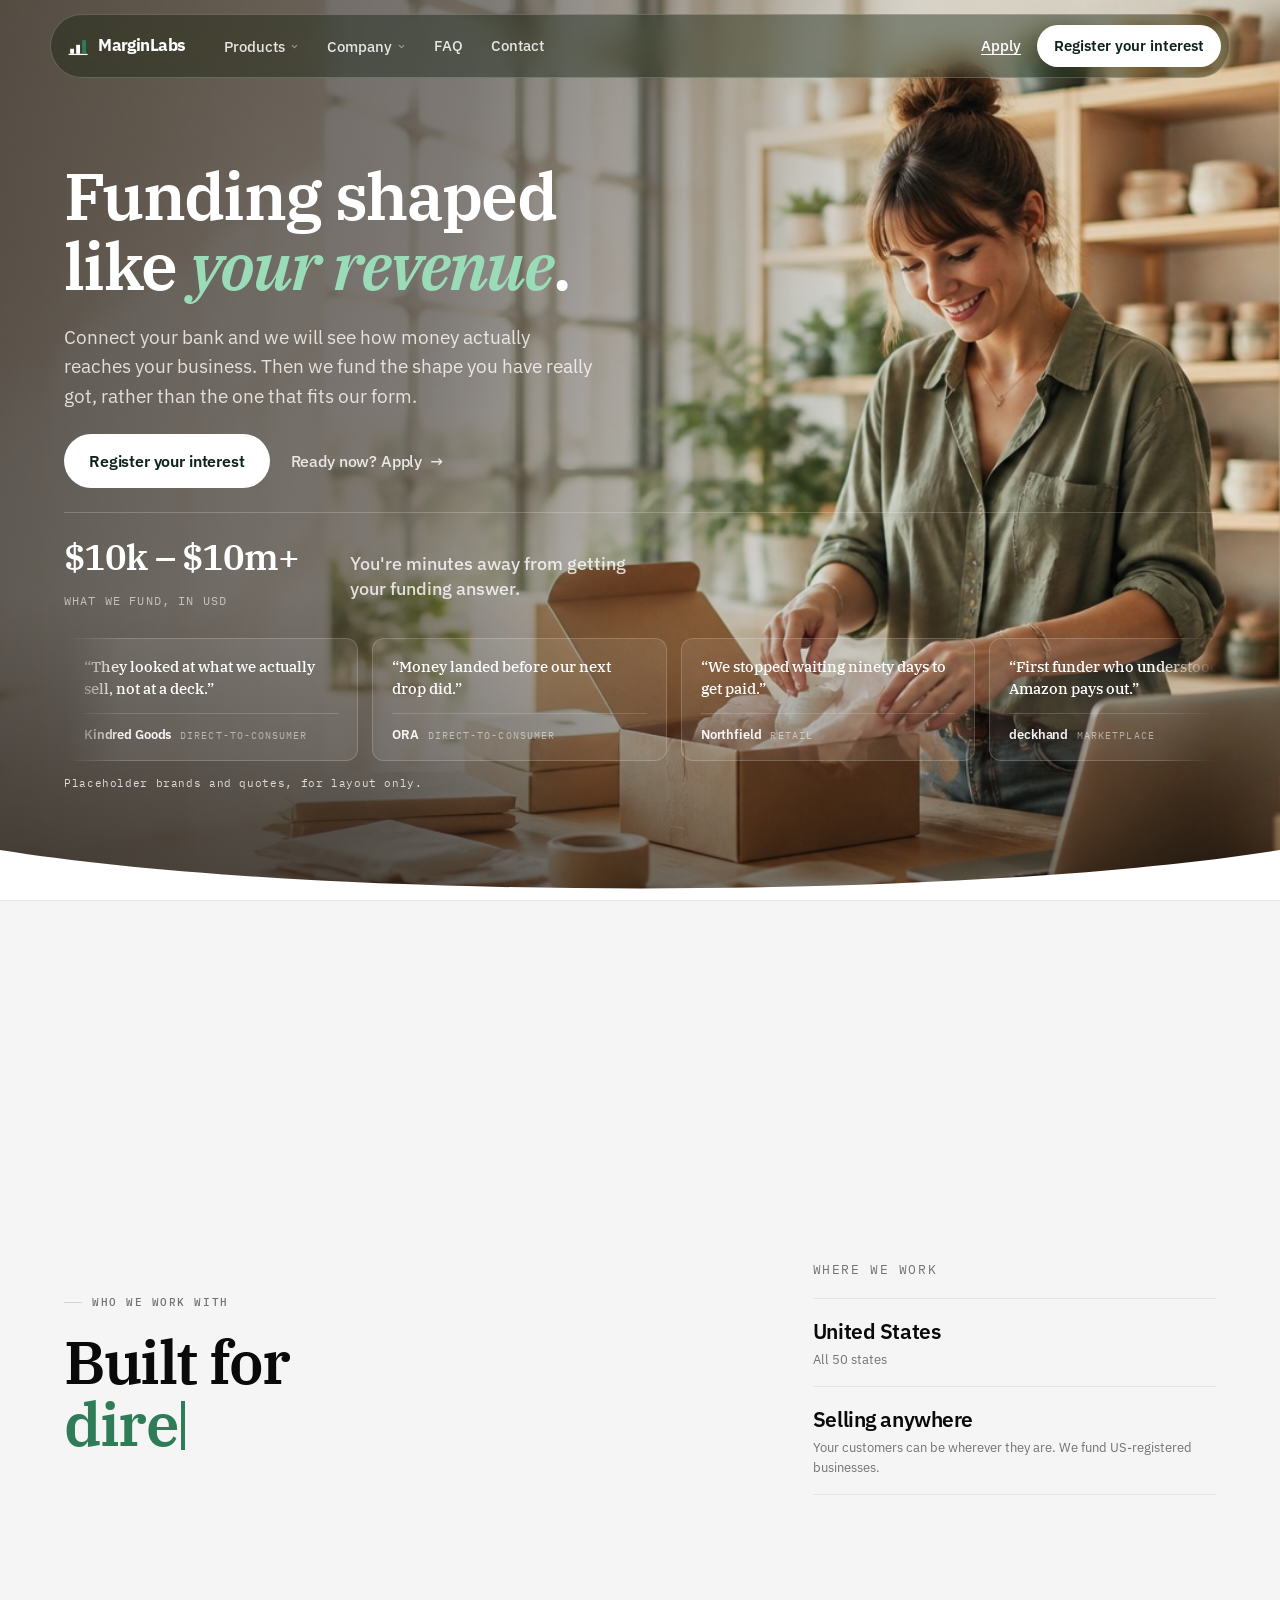
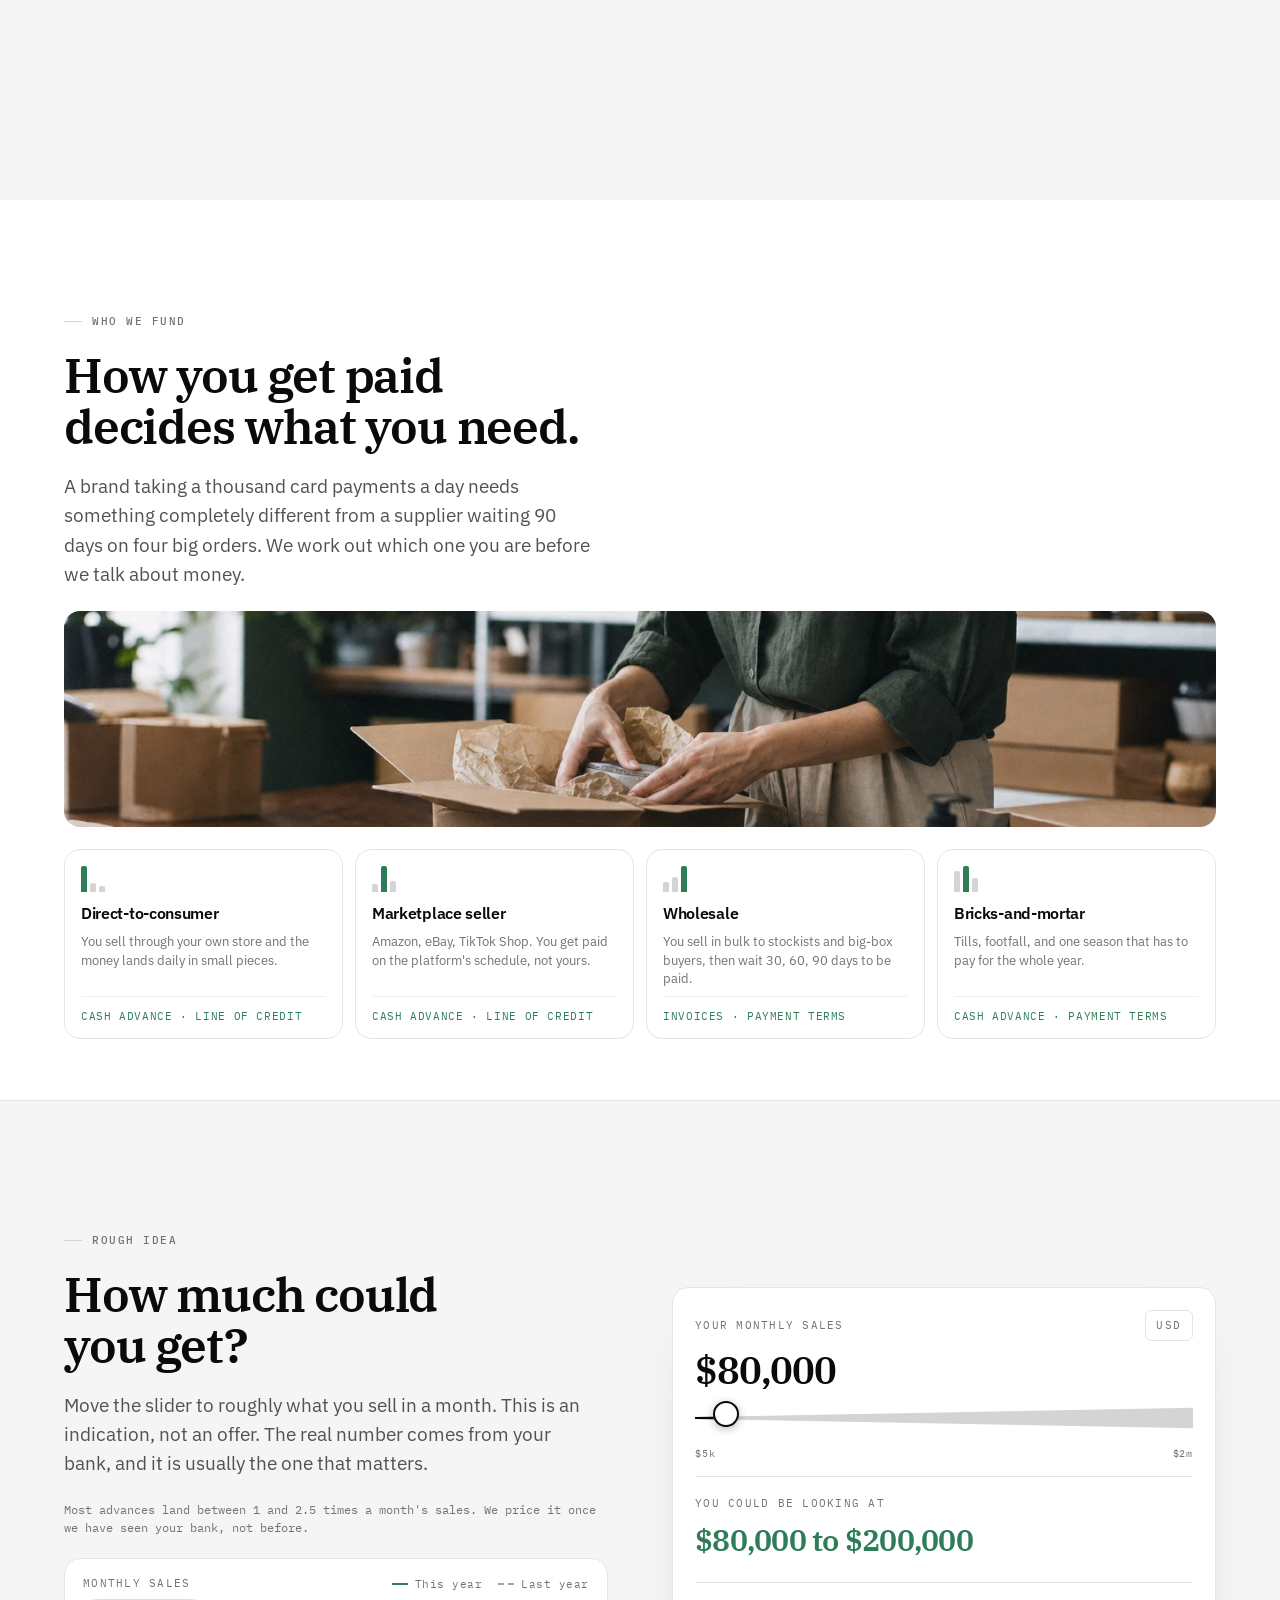
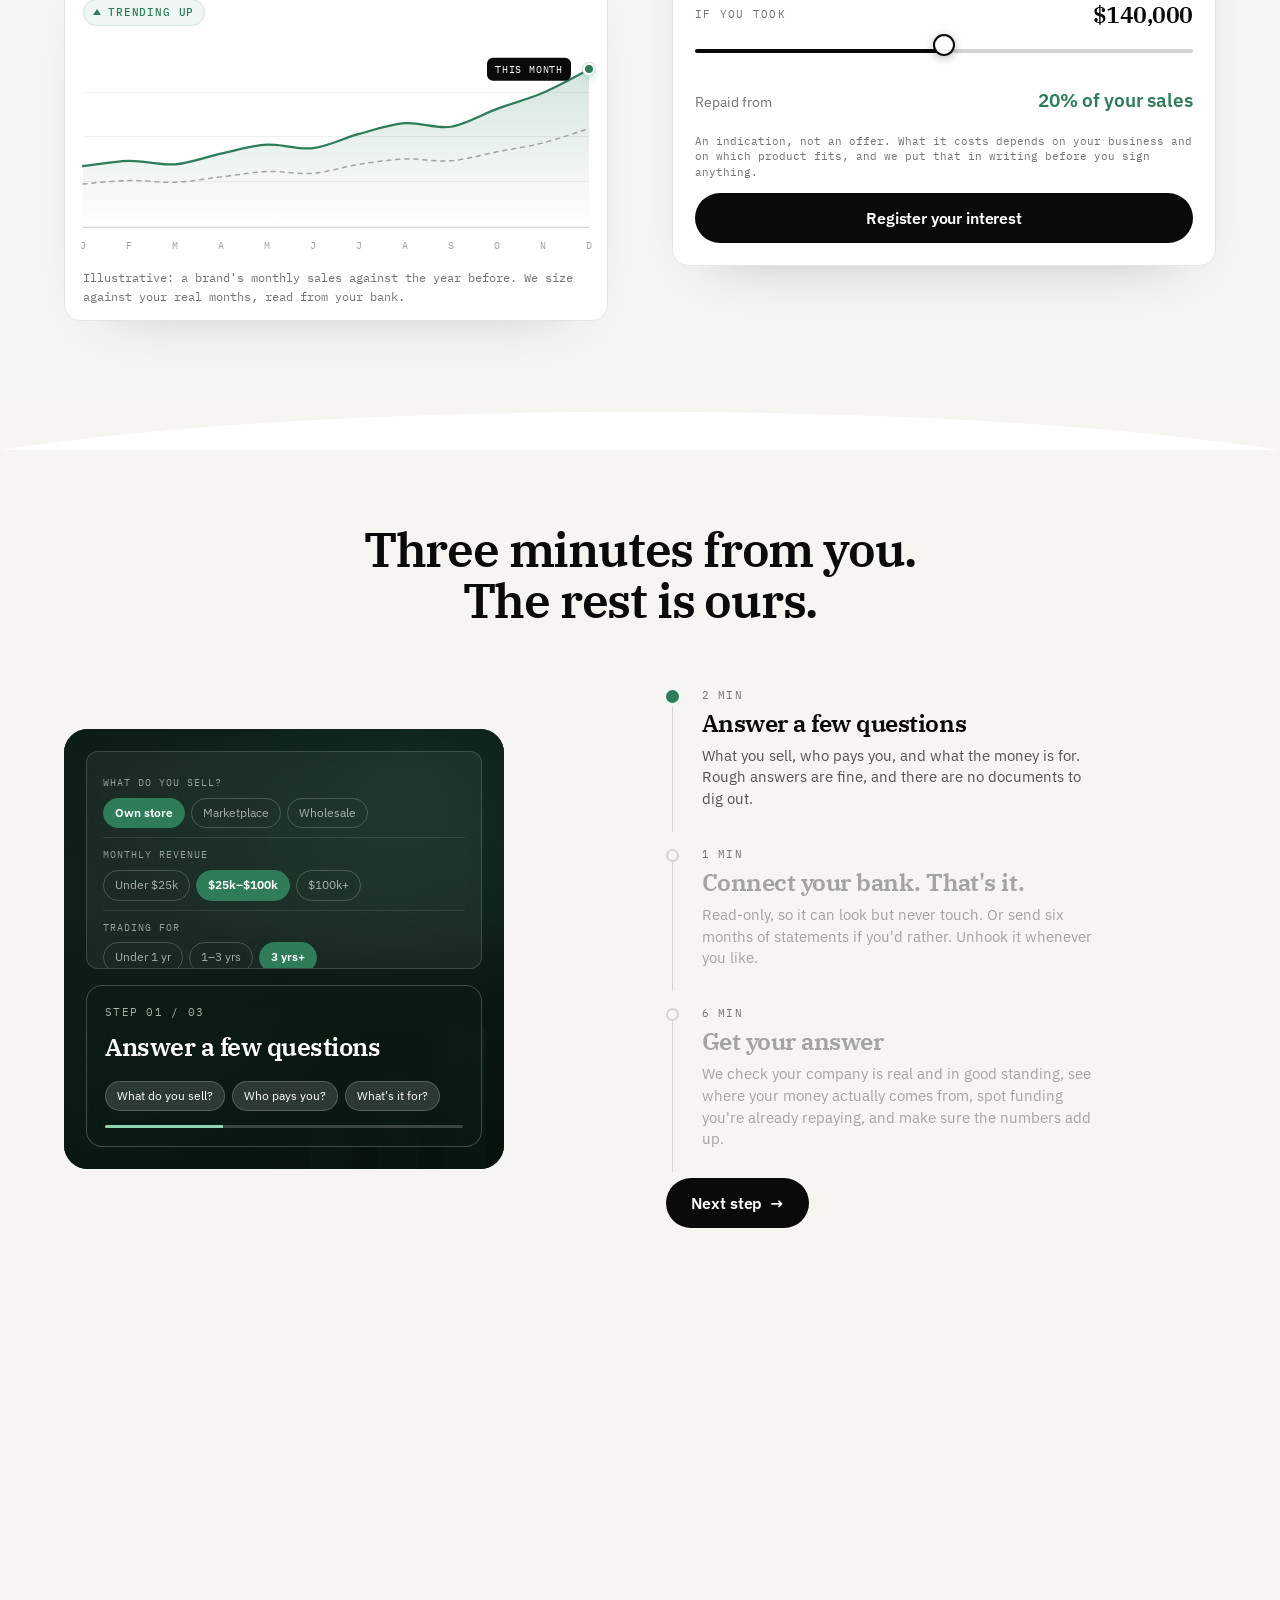
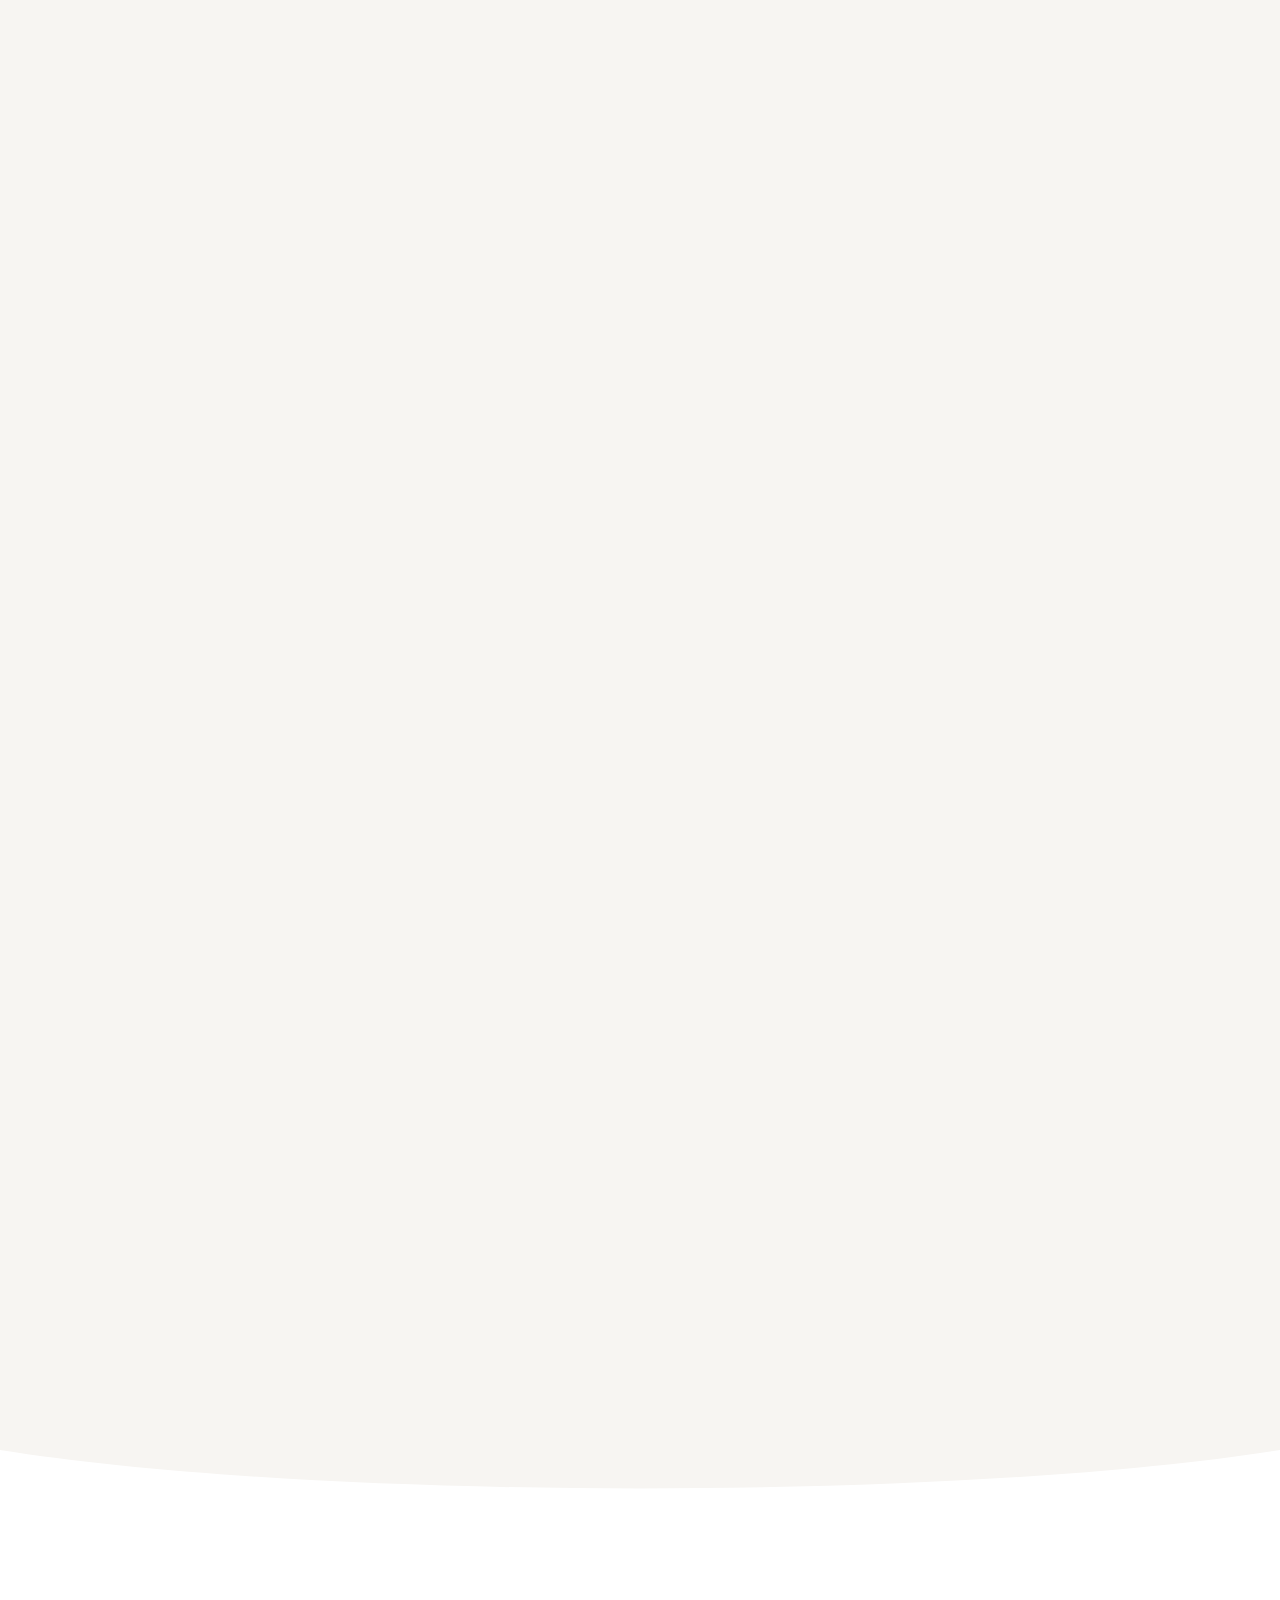
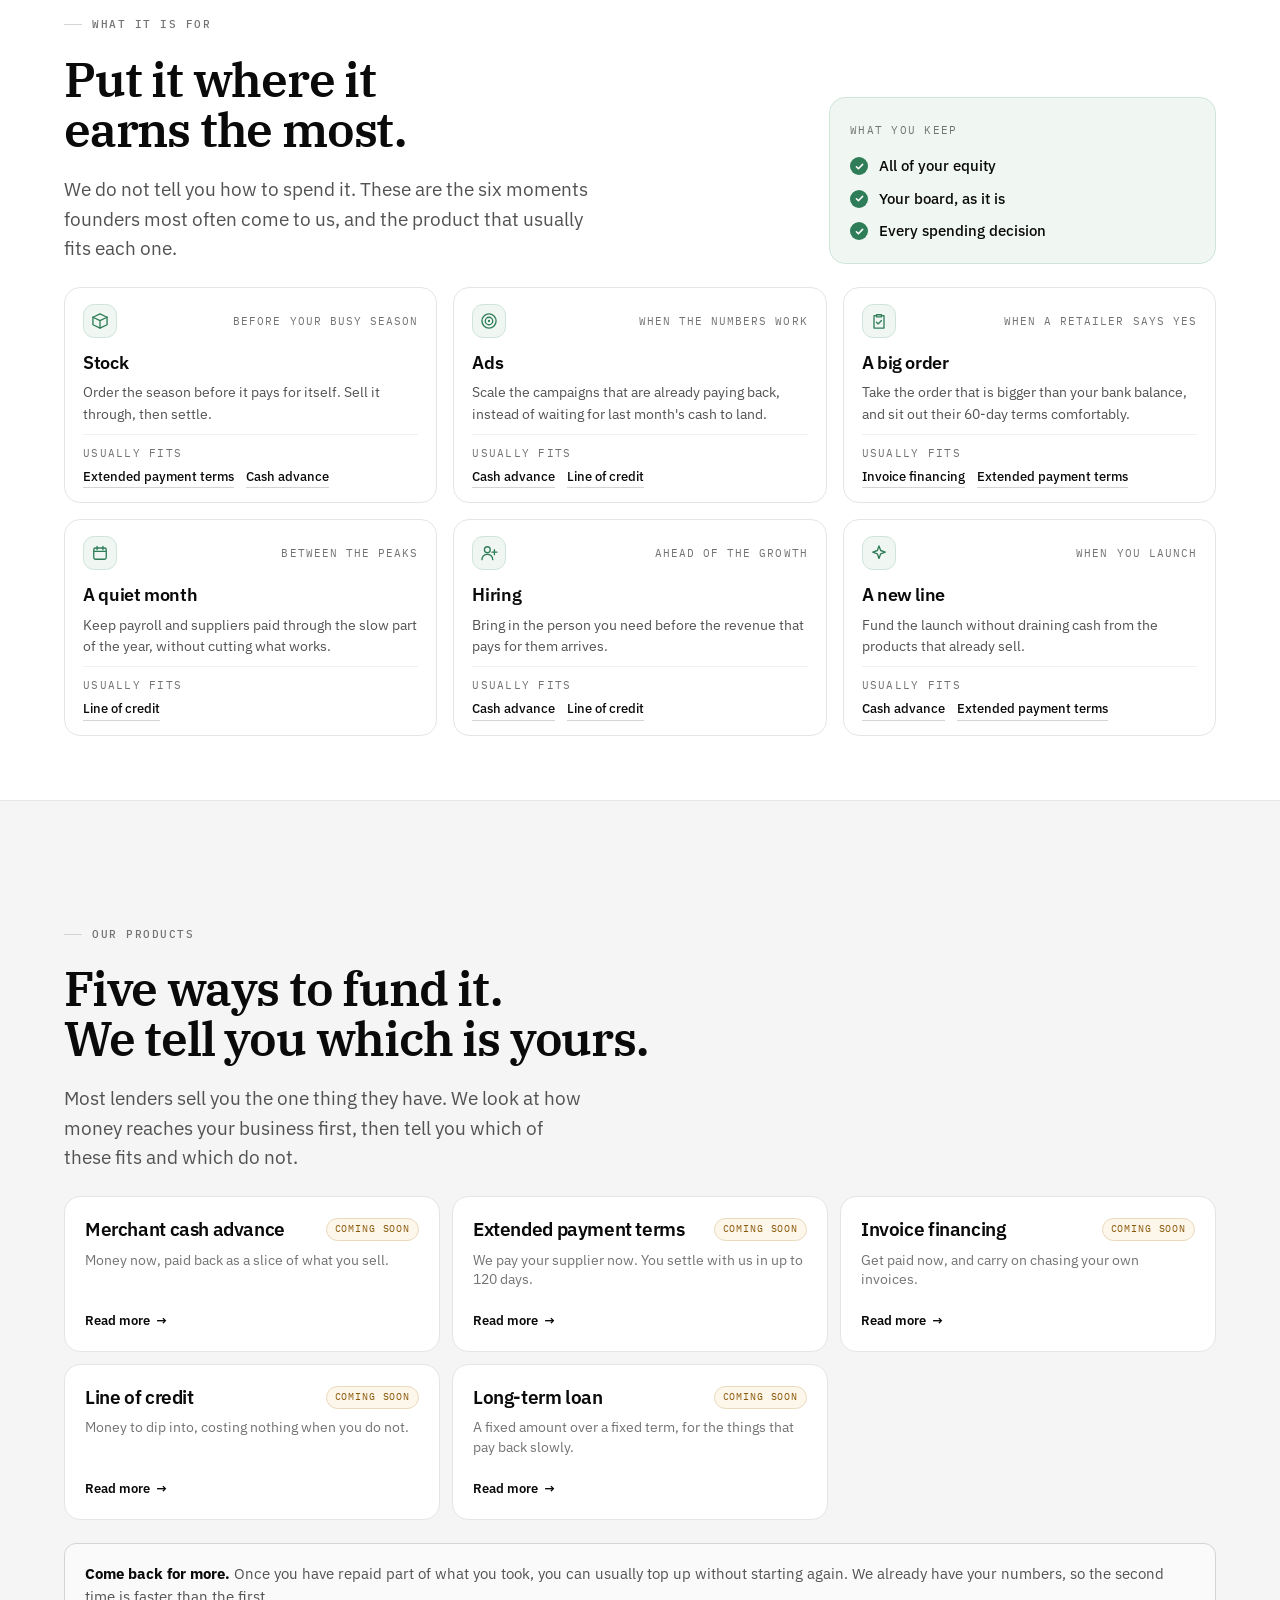
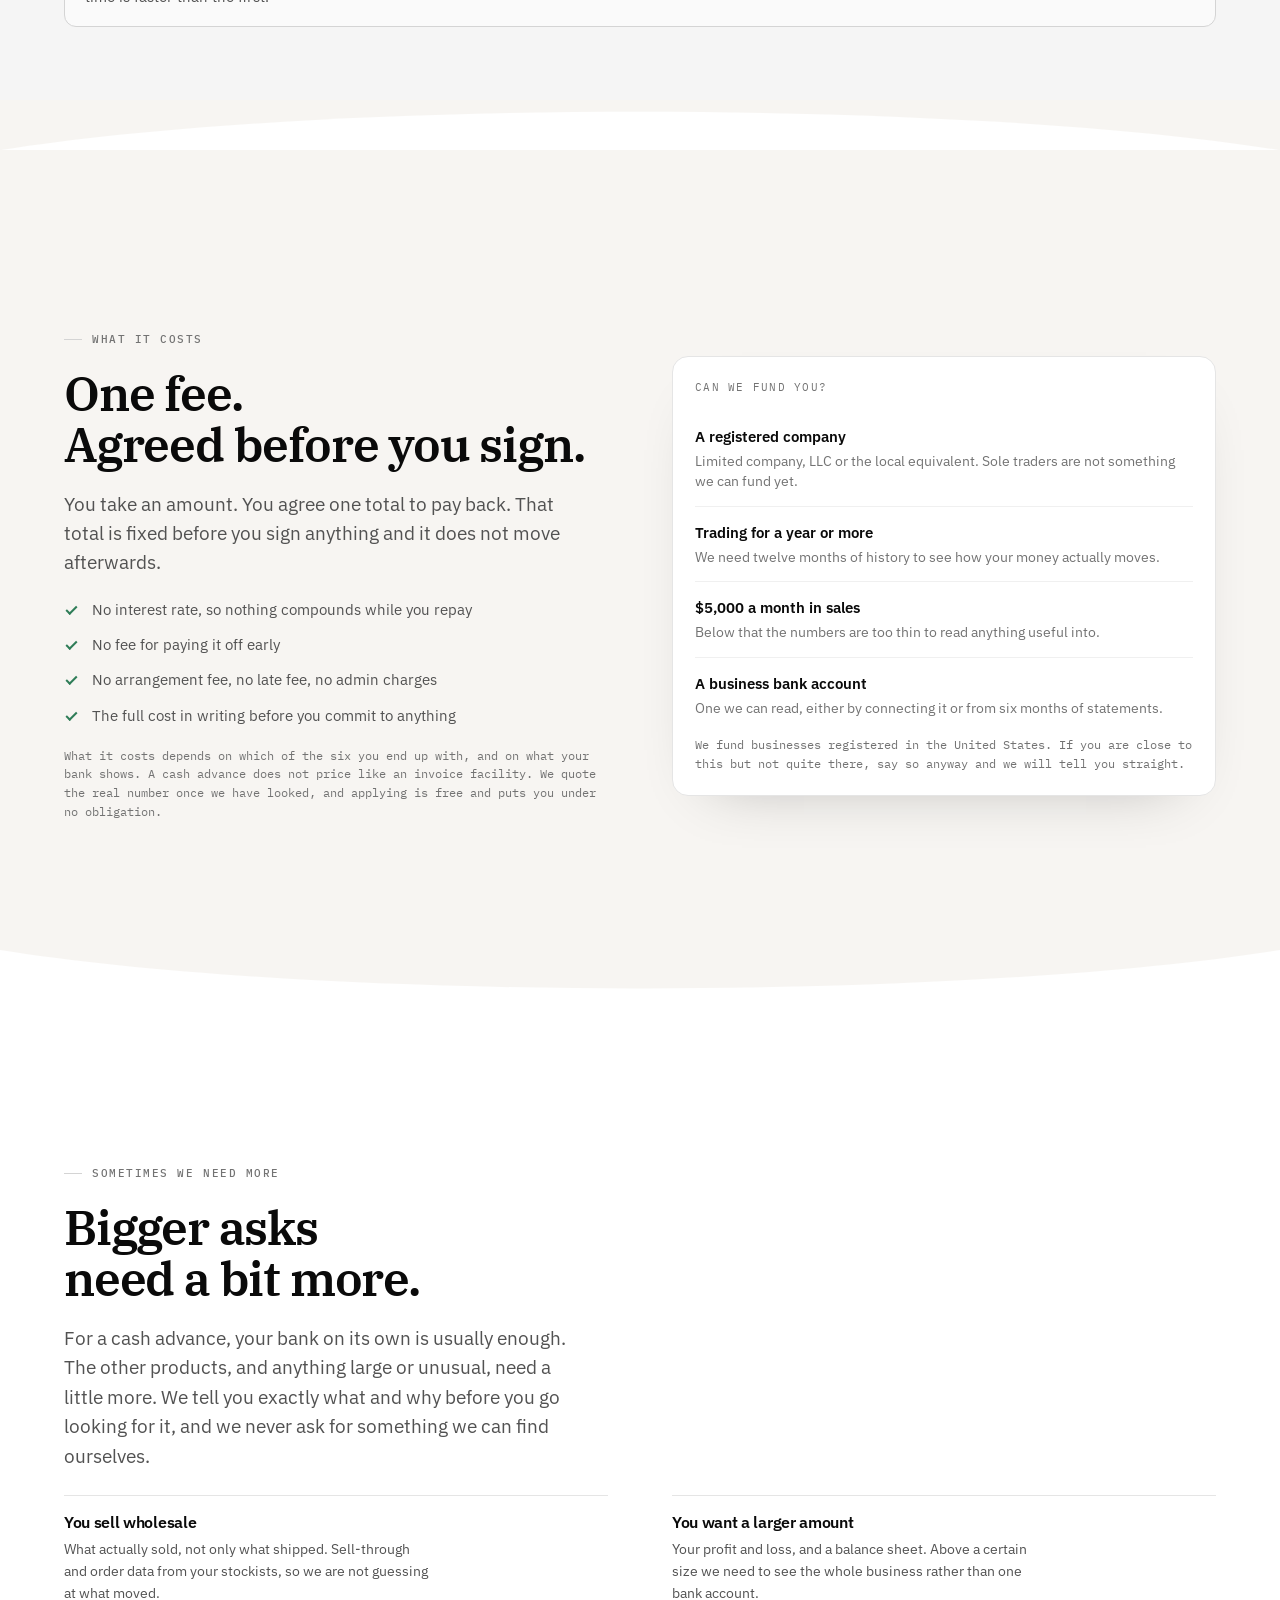
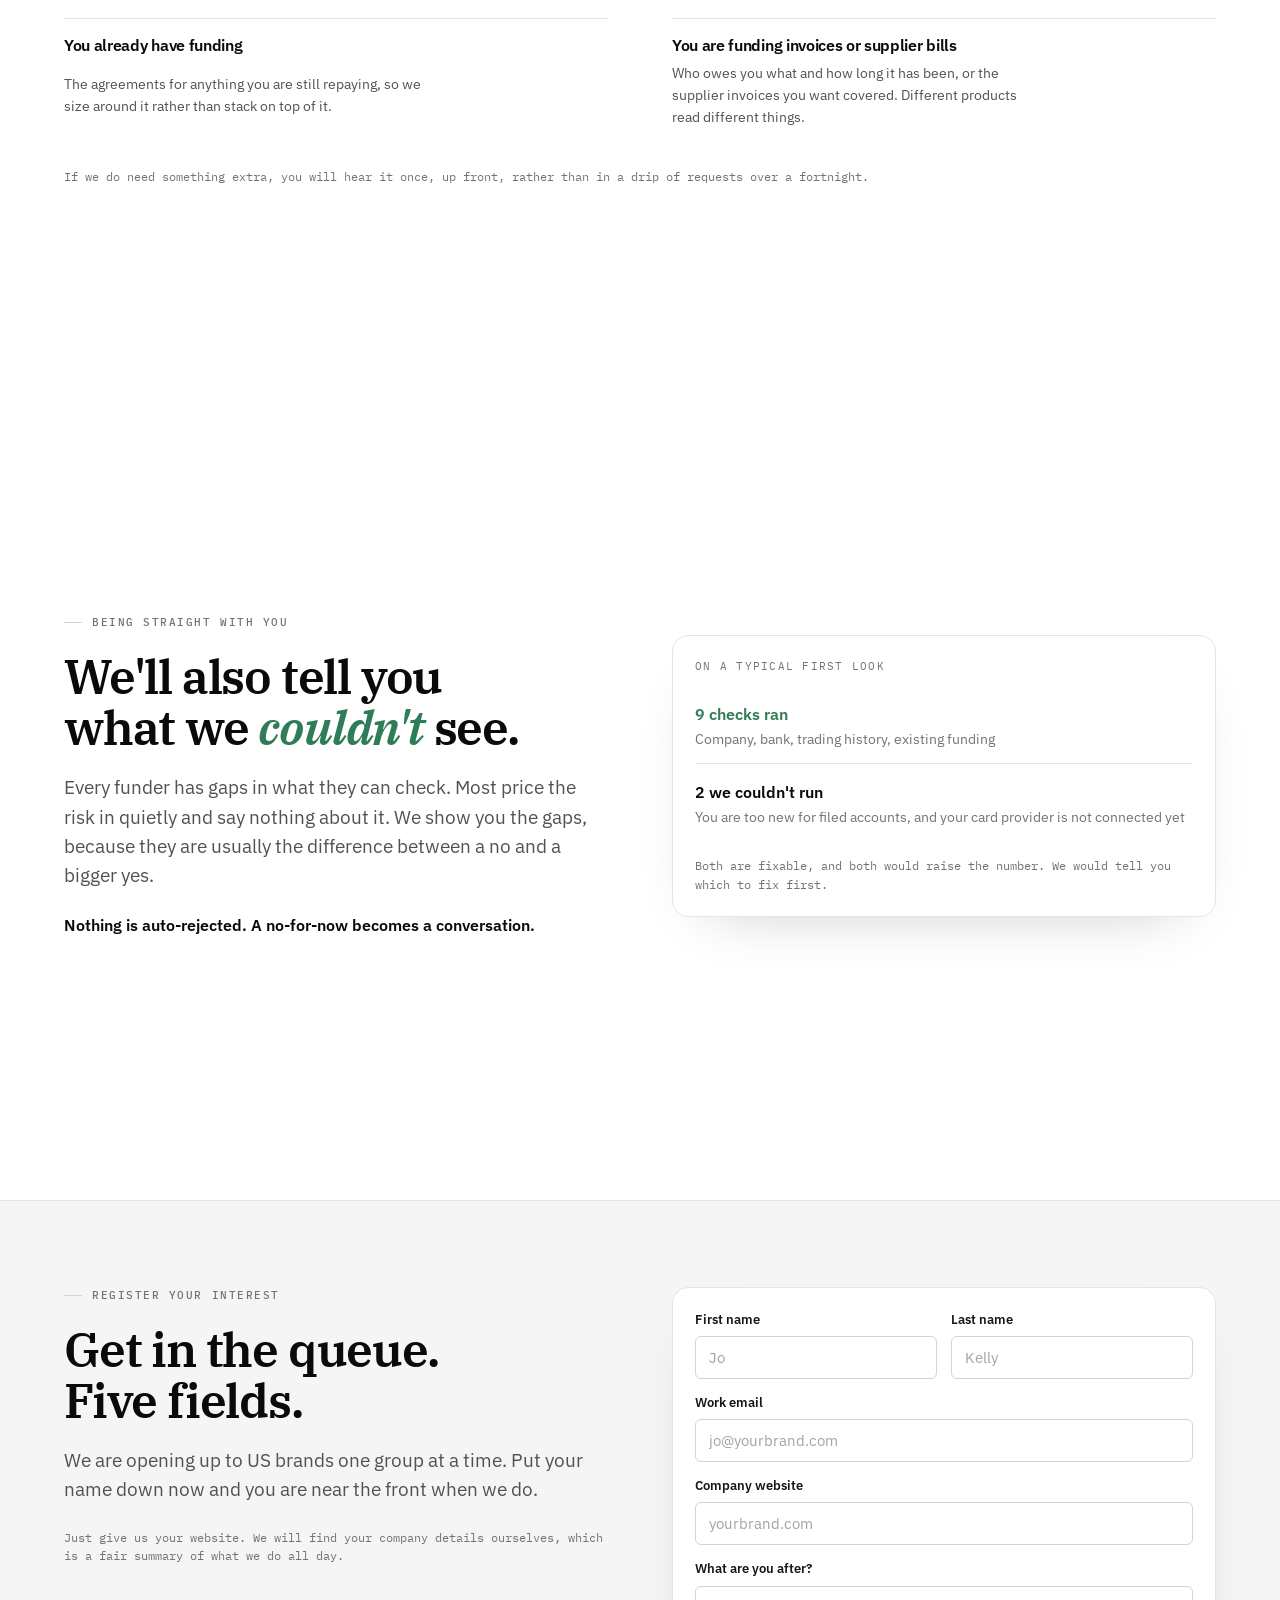
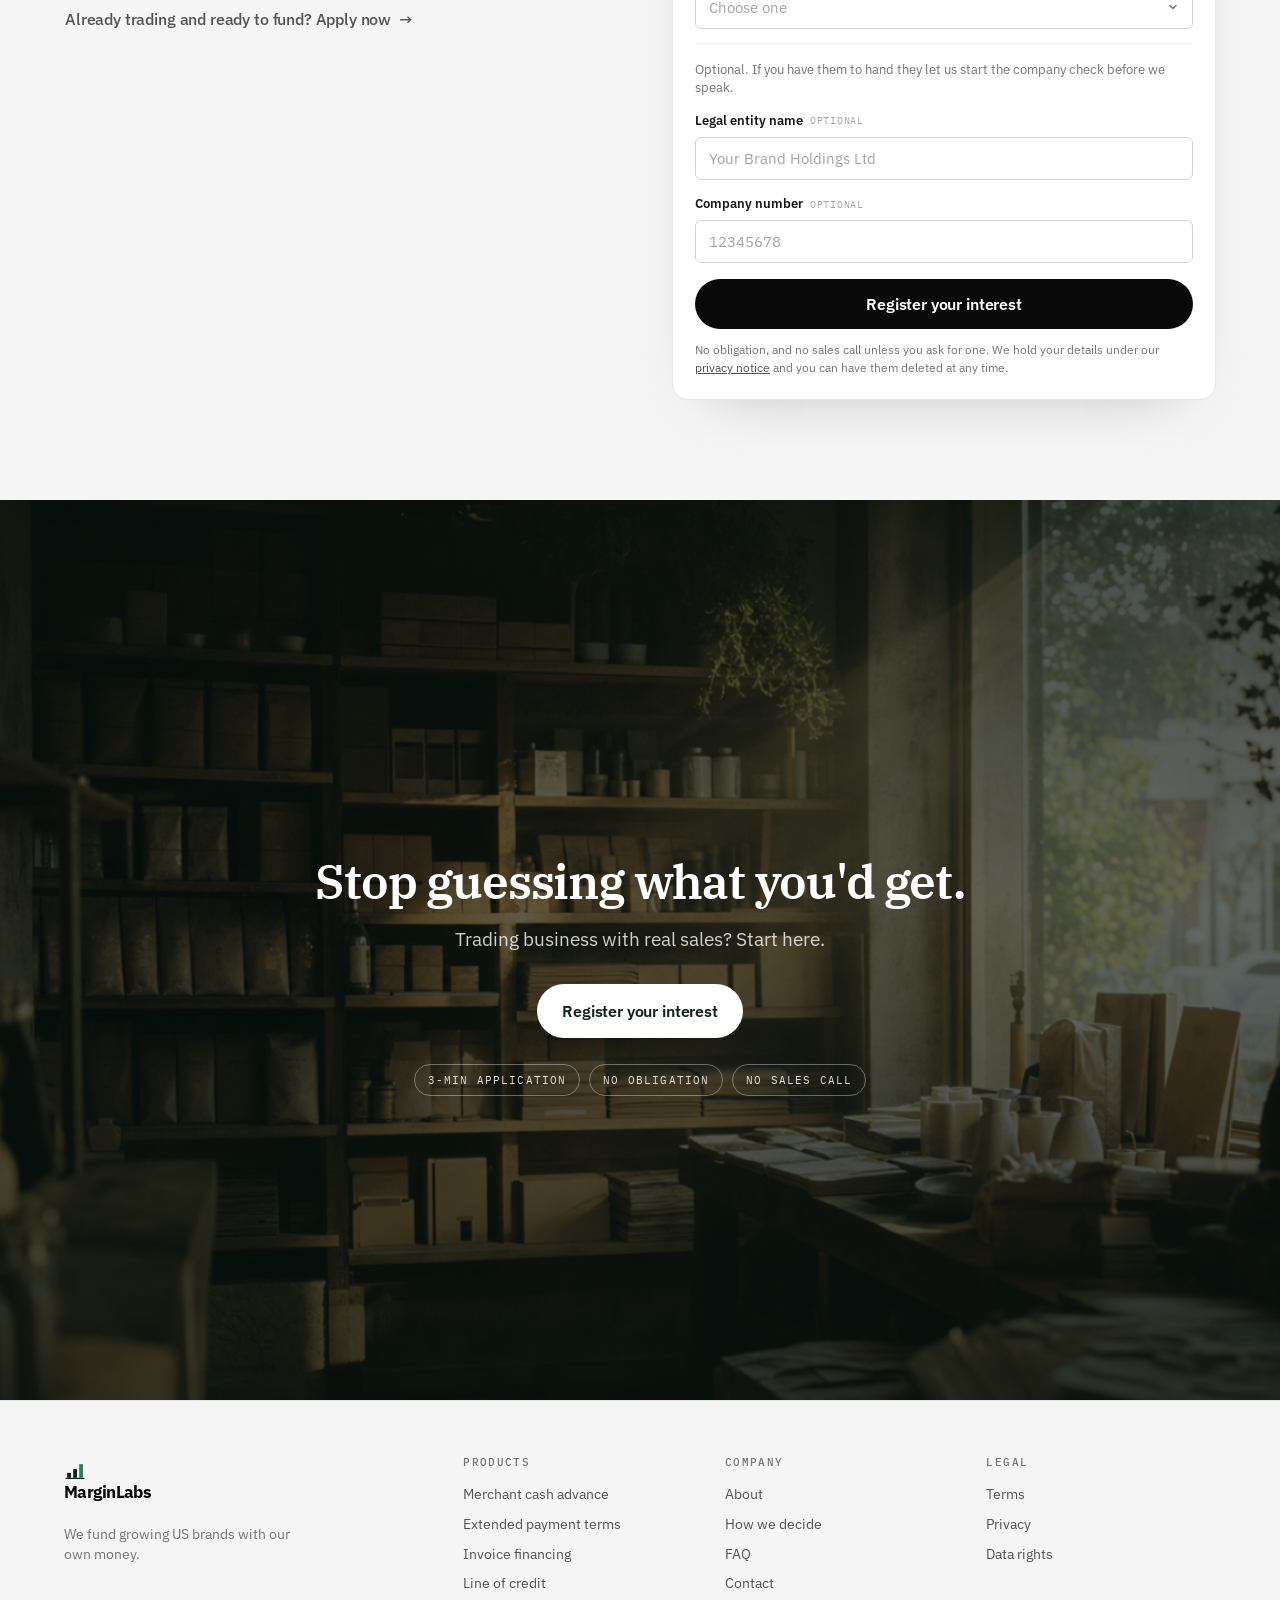
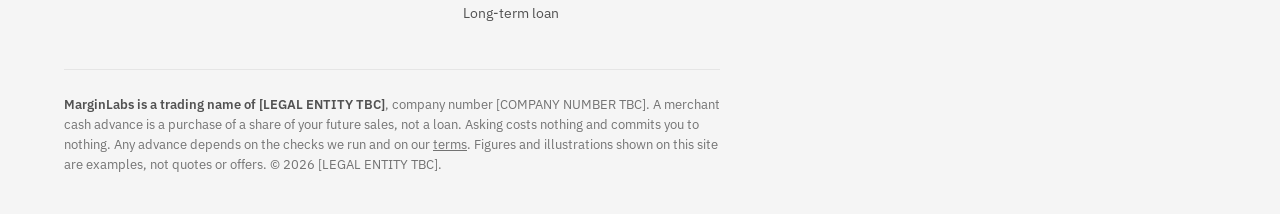
==== index.html @ 137f7f41 "Growth chart and "What it is for": clearer, slicker, customer-first Frame 4's chart becomes a card m" ====
<!doctype html>
<html lang="en">
<head>
<meta charset="utf-8" />
<meta name="viewport" content="width=device-width, initial-scale=1" />
<title>MarginLabs · Funding shaped like your revenue</title>
<meta name="description" content="MarginLabs funds growing brands with its own money. Connect your bank and get your funding answer in six minutes. For businesses across the United States." />
<meta property="og:title" content="MarginLabs · Funding shaped like your revenue" />
<meta property="og:description" content="MarginLabs funds growing brands with its own money. Connect your bank and get your funding answer in six minutes. For businesses across the United States." />
<meta property="og:type" content="website" />
<meta property="og:url" content="https://getmarginlabs.com" />
<meta name="twitter:card" content="summary_large_image" />
<meta name="twitter:title" content="MarginLabs · Funding shaped like your revenue" />
<meta name="twitter:description" content="MarginLabs funds growing brands with its own money. Connect your bank and get your funding answer in six minutes. For businesses across the United States." />
<link rel="icon" href="marginlabs-favicon.svg" type="image/svg+xml" />
<link rel="preconnect" href="https://fonts.googleapis.com" />
<link rel="preconnect" href="https://fonts.gstatic.com" crossorigin />
<link href="https://fonts.googleapis.com/css2?family=IBM+Plex+Mono:wght@400;500&family=IBM+Plex+Sans:wght@400;500;600;700&family=IBM+Plex+Serif:ital,wght@0,500;0,600;1,500&display=swap" rel="stylesheet" />
<link rel="stylesheet" href="site.css" />
</head>
<body>
<div class="progress" id="progress" aria-hidden="true"></div>
<a class="skip" href="#main">Skip to content</a>

<nav class="nav" id="nav" aria-label="Primary">
  <a class="brand" href="./" aria-label="MarginLabs home"><svg viewBox="0 0 280 240" aria-hidden="true"><line class="mk-ink" x1="20" y1="220" x2="260" y2="220" stroke="#10231A" stroke-width="16"/><rect class="mk-ink" x="40" y="150" width="48" height="62" fill="#10231A"/><rect class="mk-ink" x="116" y="100" width="48" height="112" fill="#10231A"/><rect x="192" y="40" width="48" height="172" fill="#2F7D58"/></svg><span>MarginLabs</span></a>
  <div class="navlinks" id="navlinks">
    <div class="glide" id="glide" aria-hidden="true"></div>
    <div data-menu style="position:relative">
      <button class="navlink" aria-expanded="false">Products
        <svg class="caret" viewBox="0 0 12 12" fill="none" aria-hidden="true"><path d="M3 4.5 6 7.5 9 4.5" stroke="currentColor" stroke-width="1.6" stroke-linecap="round" stroke-linejoin="round"/></svg>
      </button>
      <div class="panel" role="menu">
        <a class="panelitem" href="products/merchant-cash-advance" role="menuitem"><b>Merchant cash advance</b><em>Money now, paid back from your sales</em></a>
<a class="panelitem" href="products/extended-payment-terms" role="menuitem"><b>Extended payment terms</b><em>Pay suppliers now, settle with us later</em></a>
<a class="panelitem" href="products/invoice-financing" role="menuitem"><b>Invoice financing</b><em>Get paid now, and nobody is told</em></a>
<a class="panelitem" href="products/line-of-credit" role="menuitem"><b>Line of credit</b><em>Dip into it when timing goes against you</em></a>
<a class="panelitem" href="products/long-term-loan" role="menuitem"><b>Long-term loan</b><em>Fixed amount, fixed term, fixed repayments</em></a>
        <a class="panelitem" href="products" role="menuitem" style="border-top:1px solid var(--line-soft);margin-top:6px;padding-top:12px"><b>Compare all six &rarr;</b></a>
      </div>
    </div>
    <div data-menu style="position:relative">
      <button class="navlink" aria-expanded="false">Company
        <svg class="caret" viewBox="0 0 12 12" fill="none" aria-hidden="true"><path d="M3 4.5 6 7.5 9 4.5" stroke="currentColor" stroke-width="1.6" stroke-linecap="round" stroke-linejoin="round"/></svg>
      </button>
      <div class="panel" role="menu">
        <a class="panelitem" href="company" role="menuitem"><b>About MarginLabs</b><em>Who we are and why we fund with our own money</em></a>
        <a class="panelitem" href="company#decide" role="menuitem"><b>How we decide</b><em>What we look at, and what it tells us</em></a>
        <a class="panelitem" href="#who" role="menuitem"><b>Who we fund</b><em>The five revenue shapes we work with</em></a>
        <a class="panelitem" href="terms.html" role="menuitem"><b>Terms</b><em>The agreement, in readable English</em></a>
        <a class="panelitem" href="privacy.html" role="menuitem"><b>Privacy &amp; data</b><em>What we hold and how to remove it</em></a>
      </div>
    </div>
    <a class="navlink" href="faq">FAQ</a>
    <a class="navlink" href="contact">Contact</a>
  </div>
  <div class="navspacer"></div>
  <a class="nav-login" href="triage/">Apply</a>
  <a class="navcta" href="#register"><span class="cta-long">Register your interest</span><span class="cta-short">Register</span></a>
  <button class="navlink navtoggle" id="navtoggle" aria-expanded="false" aria-label="Menu">Menu</button>
</nav>
<main id="main">

<!-- ===== 1 · HERO ===== -->
<section class="sec sec--hero photo photo--scene" data-dark-hero style="--img:url(assets/hero-studio.jpg)">
  <svg class="curve curve--bottom" viewBox="0 0 1440 64" preserveAspectRatio="none" aria-hidden="true"><path d="M0,0 C360,64 1080,64 1440,0 L1440,64 L0,64 Z" fill="var(--surface)"/></svg>
  <div class="inner hero">
    <h1 class="rev">Funding shaped like <em>your revenue</em>.</h1>
    <p class="lede rev" style="--i:1;margin-top:22px">
      Connect your bank and we will see how money actually reaches your business.
      Then we fund the shape you have really got, rather than the one that fits our form.
    </p>
    <div class="herocta rev" style="--i:2">
      <a class="btn btn--light" href="#register">Register your interest</a>
      <a class="btn btn--quiet" href="triage/">Ready now? Apply <span class="arrow">&rarr;</span></a>
    </div>
    <div class="herofoot rev" style="--i:3">
      <div class="stat">
        <b>$10k &ndash; $10m+</b>
        <span>what we fund, in USD</span>
      </div>
      <p class="heroline">You're minutes away from getting your funding answer.</p>
    </div>
  </div>
  <div class="inner rev" style="--i:4">
    <div class="tstrip"><div class="trail" aria-hidden="false"><figure class="tcard"><blockquote>They looked at what we actually sell, not at a deck.</blockquote><figcaption><b>Kindred Goods</b><span>Direct-to-consumer</span></figcaption></figure><figure class="tcard"><blockquote>Money landed before our next drop did.</blockquote><figcaption><b>ORA</b><span>Direct-to-consumer</span></figcaption></figure><figure class="tcard"><blockquote>We stopped waiting ninety days to get paid.</blockquote><figcaption><b>Northfield</b><span>Retail</span></figcaption></figure><figure class="tcard"><blockquote>First funder who understood how Amazon pays out.</blockquote><figcaption><b>deckhand</b><span>Marketplace</span></figcaption></figure><figure class="tcard"><blockquote>Helped us hit Q4 without going near a bank.</blockquote><figcaption><b>Sable & Co.</b><span>Retail</span></figcaption></figure><figure class="tcard"><blockquote>One number, agreed up front. Nothing moved later.</blockquote><figcaption><b>TEMPO</b><span>Marketplace</span></figcaption></figure><figure class="tcard"><blockquote>Three minutes of my time, and an answer that day.</blockquote><figcaption><b>Bellhouse</b><span>Direct-to-consumer</span></figcaption></figure><span class="trail-copy" aria-hidden="true"><figure class="tcard"><blockquote>They looked at what we actually sell, not at a deck.</blockquote><figcaption><b>Kindred Goods</b><span>Direct-to-consumer</span></figcaption></figure><figure class="tcard"><blockquote>Money landed before our next drop did.</blockquote><figcaption><b>ORA</b><span>Direct-to-consumer</span></figcaption></figure><figure class="tcard"><blockquote>We stopped waiting ninety days to get paid.</blockquote><figcaption><b>Northfield</b><span>Retail</span></figcaption></figure><figure class="tcard"><blockquote>First funder who understood how Amazon pays out.</blockquote><figcaption><b>deckhand</b><span>Marketplace</span></figcaption></figure><figure class="tcard"><blockquote>Helped us hit Q4 without going near a bank.</blockquote><figcaption><b>Sable & Co.</b><span>Retail</span></figcaption></figure><figure class="tcard"><blockquote>One number, agreed up front. Nothing moved later.</blockquote><figcaption><b>TEMPO</b><span>Marketplace</span></figcaption></figure><figure class="tcard"><blockquote>Three minutes of my time, and an answer that day.</blockquote><figcaption><b>Bellhouse</b><span>Direct-to-consumer</span></figcaption></figure></span></div></div>
    <p class="tnote">Placeholder brands and quotes, for layout only.</p>
  </div>
</section>

<!-- ===== 1c · WHO WE WORK WITH ===== -->
<section class="sec sec--tall sec--sunk sec--edge" id="builtfor">
  <div class="inner bfgrid">
    <div>
      <div class="eyebrow rev">Who we work with</div>
      <h2 class="rev bfhead" style="--i:1">Built for<br />
        <span class="typed" id="typed" aria-live="polite"><i>direct-to-consumer brands</i></span>
      </h2>
      <noscript><p class="lede" style="margin-top:16px">Direct-to-consumer brands, retail brands and marketplace sellers.</p></noscript>
    </div>
    <div class="regions rev" style="--i:2">
      <span class="cap">Where we work</span>
      <ul>
        <li><b>United States</b><span>All 50 states</span></li>
        <li><b>Selling anywhere</b><span>Your customers can be wherever they are. We fund US-registered businesses.</span></li>
      </ul>
    </div>
  </div>
</section>

<!-- ===== 2 · WHO WE FUND ===== -->
<section class="sec sec--tall" id="who">
  <div class="inner">
    <div class="eyebrow rev">Who we fund</div>
    <h2 class="rev" style="--i:1">How you get paid<br />decides what you need.</h2>
    <p class="lede rev" style="--i:2;margin-top:20px">
      A brand taking a thousand card payments a day needs something completely different from a
      supplier waiting 90 days on four big orders. We work out which one you are before we
      talk about money.
    </p>
    <div class="photoband rev" style="--i:3;--img:url(assets/who.jpg)" role="img"
         aria-label="A founder packing an order at a workbench"></div>
    <div class="doors">
      <div class="door rev" style="--i:3">
        <div class="glyph"><i class="hi" style="height:100%"></i><i style="height:34%"></i><i style="height:22%"></i></div>
        <h3>Direct-to-consumer</h3>
        <p>You sell through your own store and the money lands daily in small pieces.</p>
        <div class="fit">Cash advance · line of credit</div>
      </div>

      <div class="door rev" style="--i:4">
        <div class="glyph"><i style="height:30%"></i><i class="hi" style="height:100%"></i><i style="height:40%"></i></div>
        <h3>Marketplace seller</h3>
        <p>Amazon, eBay, TikTok Shop. You get paid on the platform's schedule, not yours.</p>
        <div class="fit">Cash advance · line of credit</div>
      </div>

      <div class="door rev" style="--i:5">
        <div class="glyph"><i style="height:38%"></i><i style="height:56%"></i><i class="hi" style="height:100%"></i></div>
        <h3>Wholesale</h3>
        <p>You sell in bulk to stockists and big-box buyers, then wait 30, 60, 90 days to be paid.</p>
        <div class="fit">Invoices · payment terms</div>
      </div>

      <div class="door rev" style="--i:6">
        <div class="glyph"><i style="height:78%"></i><i class="hi" style="height:100%"></i><i style="height:52%"></i></div>
        <h3>Bricks-and-mortar</h3>
        <p>Tills, footfall, and one season that has to pay for the whole year.</p>
        <div class="fit">Cash advance · payment terms</div>
      </div></div>
  </div>
</section>

<!-- ===== 2b · ESTIMATOR ===== -->
<section class="sec sec--tall sec--sunk sec--edge" id="estimate">
  <div class="inner split">
    <div>
      <div class="eyebrow rev">Rough idea</div>
      <h2 class="rev" style="--i:1">How much could<br />you get?</h2>
      <p class="lede rev" style="--i:2;margin-top:20px">
        Move the slider to roughly what you sell in a month. This is an indication, not an
        offer. The real number comes from your bank, and it is usually the one that matters.
      </p>
      <p class="note rev" style="--i:3;margin-top:22px">
        Most advances land between 1 and 2.5 times a month's sales.
        We price it once we have seen your bank, not before.
      </p>
      <figure class="growth rev" style="--i:4">
        <div class="growth-hd">
          <div class="growth-title"><span class="cap">Monthly sales</span><b class="growth-tag">Trending up</b></div>
          <div class="growth-key"><span class="k-this">This year</span><span class="k-last">Last year</span></div>
        </div>
        <div class="growth-plot" aria-hidden="true">
          <svg class="growth-svg" viewBox="0 0 100 100" preserveAspectRatio="none">
            <defs><linearGradient id="growth-fill" x1="0" y1="0" x2="0" y2="1">
              <stop offset="0" stop-color="#2F7D58" stop-opacity=".20" />
              <stop offset="1" stop-color="#2F7D58" stop-opacity="0" />
            </linearGradient></defs>
            <path class="g-area" d="M0.00,66.00 C1.52,65.50 6.06,63.17 9.09,63.00 C12.12,62.83 15.15,65.67 18.18,65.00 C21.21,64.33 24.24,60.83 27.27,59.00 C30.30,57.17 33.33,54.50 36.36,54.00 C39.39,53.50 42.42,57.00 45.45,56.00 C48.48,55.00 51.52,50.33 54.55,48.00 C57.58,45.67 60.61,42.67 63.64,42.00 C66.67,41.33 69.70,45.33 72.73,44.00 C75.76,42.67 78.79,37.17 81.82,34.00 C84.85,30.83 87.88,28.67 90.91,25.00 C93.94,21.33 98.48,14.17 100.00,12.00 L100,100 L0,100 Z" />
            <path class="g-last" d="M0.00,76.00 C1.52,75.67 6.06,74.17 9.09,74.00 C12.12,73.83 15.15,75.33 18.18,75.00 C21.21,74.67 24.24,73.00 27.27,72.00 C30.30,71.00 33.33,69.33 36.36,69.00 C39.39,68.67 42.42,70.67 45.45,70.00 C48.48,69.33 51.52,66.33 54.55,65.00 C57.58,63.67 60.61,62.33 63.64,62.00 C66.67,61.67 69.70,63.67 72.73,63.00 C75.76,62.33 78.79,59.67 81.82,58.00 C84.85,56.33 87.88,55.17 90.91,53.00 C93.94,50.83 98.48,46.33 100.00,45.00" />
            <path class="g-this" d="M0.00,66.00 C1.52,65.50 6.06,63.17 9.09,63.00 C12.12,62.83 15.15,65.67 18.18,65.00 C21.21,64.33 24.24,60.83 27.27,59.00 C30.30,57.17 33.33,54.50 36.36,54.00 C39.39,53.50 42.42,57.00 45.45,56.00 C48.48,55.00 51.52,50.33 54.55,48.00 C57.58,45.67 60.61,42.67 63.64,42.00 C66.67,41.33 69.70,45.33 72.73,44.00 C75.76,42.67 78.79,37.17 81.82,34.00 C84.85,30.83 87.88,28.67 90.91,25.00 C93.94,21.33 98.48,14.17 100.00,12.00" />
          </svg>
          <span class="growth-dot" style="bottom:88%"></span>
          <span class="growth-now" style="bottom:88%">This month</span>
        </div>
        <div class="growth-x" aria-hidden="true"><span>J</span><span>F</span><span>M</span><span>A</span><span>M</span><span>J</span><span>J</span><span>A</span><span>S</span><span>O</span><span>N</span><span>D</span></div>
        <figcaption class="note">Illustrative: a brand's monthly sales against the year before.
          We size against your real months, read from your bank.</figcaption>
      </figure>
    </div>

    <div class="card est rev" style="--i:3"
         data-min-mult="1.0" data-max-mult="2.5"
         data-floor="10000" data-ceiling="10000000">
      <div class="estrow">
        <label class="cap" for="est-rev">Your monthly sales</label>
        <span class="estusd">USD</span>
      </div>

      <output class="estrev" id="est-out" for="est-rev">$80,000</output>

      <div class="estslider">
        <svg class="wedge wedge--bg" viewBox="0 0 100 18" preserveAspectRatio="none" aria-hidden="true">
          <path d="M0,8.2 L100,0.6 L100,17.4 L0,9.8 Z" />
        </svg>
        <div class="wedge-clip" aria-hidden="true">
          <svg class="wedge wedge--fill" viewBox="0 0 100 18" preserveAspectRatio="none">
            <path d="M0,8.2 L100,0.6 L100,17.4 L0,9.8 Z" />
          </svg>
        </div>
        <input class="estrange" id="est-rev" type="range"
               min="5000" max="2000000"
               step="1000" value="80000"
               aria-label="Monthly sales" />
      </div>
      <div class="estends">
        <span id="est-lo">$5k</span><span id="est-hi">$2m</span>
      </div>

      <div class="estresult">
        <span class="cap">You could be looking at</span>
        <b id="est-range">$80,000 to $200,000</b>
      </div>

      <div class="esttake"
           data-fmin="1.12" data-fmax="1.24"
           data-share="0.2">
        <div class="estrow">
          <label class="cap" for="est-take">If you took</label>
          <output class="esttakeval" id="est-take-out" for="est-take">$140,000</output>
        </div>
        <div class="estslider estslider--plain">
          <input class="estrange" id="est-take" type="range" min="0" max="100" step="1" value="50"
                 aria-label="Amount you would take" />
        </div>

        <dl class="estback">
          <div class="ebrow"><dt>Repaid from</dt><dd id="eb-share">20% of your sales</dd></div>
        </dl>
      </div>

      <p class="estnote" id="est-note">
        An indication, not an offer. What it costs depends on your business and on which
        product fits, and we put that in writing before you sign anything.
      </p>
      <a class="btn btn--primary" href="#register" style="width:100%;margin-top:2px">Register your interest</a>
    </div>
  </div>
</section>

<!-- ===== 3 · HOW IT WORKS ===== -->
<section class="sec--warm seqsec" id="how">
  <svg class="curve curve--top" viewBox="0 0 1440 64" preserveAspectRatio="none" aria-hidden="true"><path d="M0,64 C360,0 1080,0 1440,64 L1440,64 L0,64 Z" fill="var(--surface)"/></svg>
  <div class="seqtrack" id="seqtrack">
    <i class="seqstop" style="top:0"></i>
    <i class="seqstop" style="top:33.34%"></i>
    <i class="seqstop" style="top:66.67%"></i>
    <div class="seqsticky">
      <div class="inner">
        <h2 class="rev" style="text-align:center;max-width:22ch;margin:0 auto">Three minutes from you. The rest is ours.</h2>
        <div class="seq" id="seq">
          <div class="seqmedia photo"><div class="motif" aria-hidden="true"><svg viewBox="0 0 280 240"><line x1="20" y1="220" x2="260" y2="220" stroke="#2F7D58" stroke-width="10"/><rect x="40" y="150" width="48" height="62" fill="#2F7D58"/><rect x="116" y="100" width="48" height="112" fill="#2F7D58"/><rect x="192" y="40" width="48" height="172" fill="#2F7D58"/></svg></div>
        <div class="pane" data-pane>
          <div class="scene"><div class="sheet"><div class="q"><span class="qlab">What do you sell?</span><div class="qopts"><span data-on>Own store</span><span>Marketplace</span><span>Wholesale</span></div></div><div class="q"><span class="qlab">Monthly revenue</span><div class="qopts"><span>Under $25k</span><span data-on>$25k–$100k</span><span>$100k+</span></div></div><div class="q"><span class="qlab">Trading for</span><div class="qopts"><span>Under 1 yr</span><span>1–3 yrs</span><span data-on>3 yrs+</span></div></div><div class="sheetfoot"><span class="cap">Bands, not exact figures</span></div></div></div>
          <div class="glass">
            <span class="cap">Step 01 / 03</span>
            <b>Answer a few questions</b>
            <div class="qchips"><span>What do you sell?</span><span>Who pays you?</span><span>What's it for?</span></div>
            <div class="prog"><i style="width:33%"></i></div>
          </div>
        </div>

        <div class="pane" data-pane>
          <div class="scene"><div class="sheet"><div class="sheethd"><span class="lock" aria-hidden="true"></span><span class="cap">Read-only access</span></div><div class="acct"><span class="an">Current account</span><span class="am">•••• 4471</span><span class="ap">12 months</span></div><div class="acct"><span class="an">Merchant settlement</span><span class="am">•••• 1032</span><span class="ap">12 months</span></div><div class="acct"><span class="an">Savings</span><span class="am">•••• 8820</span><span class="ap">9 months</span></div><div class="sheetfoot"><span class="cap">Cannot move money · revoke any time</span></div></div></div>
          <div class="glass">
            <span class="cap">Step 02 / 03</span>
            <b>Connect your bank. That's it.</b>
            <div class="qchips"><span>Read-only</span><span>Or send statements</span><span>Unhook any time</span></div>
            <div class="prog"><i style="width:67%"></i></div>
          </div>
        </div>

        <div class="pane" data-pane>
          <div class="scene"><div class="sheet"><div class="chk" style="--k:0"><span class="tick" aria-hidden="true"></span><span class="cn">Company checks out</span><span class="cv">Active, nothing filed</span></div><div class="chk" style="--k:1"><span class="tick" aria-hidden="true"></span><span class="cn">Where money comes from</span><span class="cv">Mostly direct sales</span></div><div class="chk" style="--k:2"><span class="tick" aria-hidden="true"></span><span class="cn">Funding you're repaying</span><span class="cv">One found</span></div><div class="chk" style="--k:3"><span class="tick" aria-hidden="true"></span><span class="cn">Numbers add up</span><span class="cv">Statements match</span></div></div></div>
          <div class="glass">
            <span class="cap">Step 03 / 03</span>
            <b>Get your answer</b>
            <div class="qchips"><span>Company checks out</span><span>Where money comes from</span><span>Funding you're repaying</span><span>Numbers add up</span></div>
            <div class="prog"><i style="width:100%"></i></div>
          </div>
        </div></div>
          <div class="seqrail">
            
        <button class="step" data-step type="button">
          <span class="dot" data-dot></span>
          <span class="steptxt"><span class="cap">2 min</span><b>Answer a few questions</b><em>What you sell, who pays you, and what the money is for. Rough answers are fine, and there are no documents to dig out.</em></span>
        </button>

        <button class="step" data-step type="button">
          <span class="dot" data-dot></span>
          <span class="steptxt"><span class="cap">1 min</span><b>Connect your bank. That's it.</b><em>Read-only, so it can look but never touch. Or send six months of statements if you'd rather. Unhook it whenever you like.</em></span>
        </button>

        <button class="step" data-step type="button">
          <span class="dot" data-dot></span>
          <span class="steptxt"><span class="cap">6 min</span><b>Get your answer</b><em>We check your company is real and in good standing, see where your money actually comes from, spot funding you're already repaying, and make sure the numbers add up.</em></span>
        </button>
            <button class="btn btn--primary" id="seq-next" type="button" style="margin-top:8px;align-self:flex-start">Next step <span class="arrow">&rarr;</span></button>
          </div>
        </div>
      </div>
    </div>
  </div>
  <svg class="curve curve--bottom" viewBox="0 0 1440 64" preserveAspectRatio="none" aria-hidden="true"><path d="M0,0 C360,64 1080,64 1440,0 L1440,64 L0,64 Z" fill="var(--surface)"/></svg>
</section>


<!-- ===== 6 · WHAT YOU CAN USE IT FOR ===== -->
<section class="sec sec--tall" id="usefor">
  <div class="inner">
    <div class="usehead">
      <div>
        <div class="eyebrow rev">What it is for</div>
        <h2 class="rev" style="--i:1">Put it where it<br />earns the most.</h2>
        <p class="lede rev" style="--i:2;margin-top:20px">
          We do not tell you how to spend it. These are the six moments founders most often
          come to us, and the product that usually fits each one.
        </p>
      </div>
      <div class="keeps rev" style="--i:3">
        <span class="cap">What you keep</span>
        <ul>
          <li>All of your equity</li>
          <li>Your board, as it is</li>
          <li>Every spending decision</li>
        </ul>
      </div>
    </div>
    <div class="uses mt-lg">
      <article class="use rev" style="--i:3">
        <div class="use-top">
          <span class="use-ic"><svg viewBox="0 0 24 24" aria-hidden="true"><path d="M3.5 7.5L12 3.5l8.5 4v9L12 20.5l-8.5-4z" /><path d="M3.5 7.5L12 11.5l8.5-4M12 11.5v9" /></svg></span>
          <span class="use-when">Before your busy season</span>
        </div>
        <h3>Stock</h3>
        <p>Order the season before it pays for itself. Sell it through, then settle.</p>
        <div class="use-fit"><span class="cap">Usually fits</span><a href="products/extended-payment-terms">Extended payment terms</a><a href="products/merchant-cash-advance">Cash advance</a></div>
      </article>
      <article class="use rev" style="--i:4">
        <div class="use-top">
          <span class="use-ic"><svg viewBox="0 0 24 24" aria-hidden="true"><circle cx="12" cy="12" r="8.5" /><circle cx="12" cy="12" r="4.5" /><circle cx="12" cy="12" r=".6" /></svg></span>
          <span class="use-when">When the numbers work</span>
        </div>
        <h3>Ads</h3>
        <p>Scale the campaigns that are already paying back, instead of waiting for last month's cash to land.</p>
        <div class="use-fit"><span class="cap">Usually fits</span><a href="products/merchant-cash-advance">Cash advance</a><a href="products/line-of-credit">Line of credit</a></div>
      </article>
      <article class="use rev" style="--i:5">
        <div class="use-top">
          <span class="use-ic"><svg viewBox="0 0 24 24" aria-hidden="true"><path d="M9 4.5h6v2.5H9z" /><path d="M8.5 5.5H6v15h12v-15h-2.5" /><path d="M9 13.5l2 2 4-4.2" /></svg></span>
          <span class="use-when">When a retailer says yes</span>
        </div>
        <h3>A big order</h3>
        <p>Take the order that is bigger than your bank balance, and sit out their 60-day terms comfortably.</p>
        <div class="use-fit"><span class="cap">Usually fits</span><a href="products/invoice-financing">Invoice financing</a><a href="products/extended-payment-terms">Extended payment terms</a></div>
      </article>
      <article class="use rev" style="--i:6">
        <div class="use-top">
          <span class="use-ic"><svg viewBox="0 0 24 24" aria-hidden="true"><rect x="4.5" y="6" width="15" height="13.5" rx="2" /><path d="M4.5 10h15M8.5 4v4M15.5 4v4" /></svg></span>
          <span class="use-when">Between the peaks</span>
        </div>
        <h3>A quiet month</h3>
        <p>Keep payroll and suppliers paid through the slow part of the year, without cutting what works.</p>
        <div class="use-fit"><span class="cap">Usually fits</span><a href="products/line-of-credit">Line of credit</a></div>
      </article>
      <article class="use rev" style="--i:7">
        <div class="use-top">
          <span class="use-ic"><svg viewBox="0 0 24 24" aria-hidden="true"><circle cx="10" cy="8" r="3.5" /><path d="M3.5 20a6.5 6.5 0 0113 0M18.5 8v6M15.5 11h6" /></svg></span>
          <span class="use-when">Ahead of the growth</span>
        </div>
        <h3>Hiring</h3>
        <p>Bring in the person you need before the revenue that pays for them arrives.</p>
        <div class="use-fit"><span class="cap">Usually fits</span><a href="products/merchant-cash-advance">Cash advance</a><a href="products/line-of-credit">Line of credit</a></div>
      </article>
      <article class="use rev" style="--i:8">
        <div class="use-top">
          <span class="use-ic"><svg viewBox="0 0 24 24" aria-hidden="true"><path d="M12 3.5l2 5.5 5.5 2-5.5 2-2 5.5-2-5.5-5.5-2 5.5-2z" /></svg></span>
          <span class="use-when">When you launch</span>
        </div>
        <h3>A new line</h3>
        <p>Fund the launch without draining cash from the products that already sell.</p>
        <div class="use-fit"><span class="cap">Usually fits</span><a href="products/merchant-cash-advance">Cash advance</a><a href="products/extended-payment-terms">Extended payment terms</a></div>
      </article>
    </div>
  </div>
</section>

<!-- ===== 4 · PRODUCTS ===== -->
<section class="sec sec--tall sec--sunk sec--edge" id="products">
  <div class="inner">
    <div class="eyebrow rev">Our products</div>
    <h2 class="rev" style="--i:1">Five ways to fund it.<br />We tell you which is yours.</h2>
    <p class="lede rev" style="--i:2;margin-top:20px">
      Most lenders sell you the one thing they have. We look at how money reaches your business
      first, then tell you which of these fits and which do not.
    </p>
    <div class="g3 mt-lg">
      <a class="tile rev" style="--i:3" href="products/merchant-cash-advance">
        <div class="top"><h3>Merchant cash advance</h3><span class="chip chip--soon">Coming soon</span></div>
        <p>Money now, paid back as a slice of what you sell.</p>
        <div class="go">Read more <span class="arrow">&rarr;</span></div>
      </a>

      <a class="tile rev" style="--i:4" href="products/extended-payment-terms">
        <div class="top"><h3>Extended payment terms</h3><span class="chip chip--soon">Coming soon</span></div>
        <p>We pay your supplier now. You settle with us in up to 120 days.</p>
        <div class="go">Read more <span class="arrow">&rarr;</span></div>
      </a>

      <a class="tile rev" style="--i:5" href="products/invoice-financing">
        <div class="top"><h3>Invoice financing</h3><span class="chip chip--soon">Coming soon</span></div>
        <p>Get paid now, and carry on chasing your own invoices.</p>
        <div class="go">Read more <span class="arrow">&rarr;</span></div>
      </a>

      <a class="tile rev" style="--i:6" href="products/line-of-credit">
        <div class="top"><h3>Line of credit</h3><span class="chip chip--soon">Coming soon</span></div>
        <p>Money to dip into, costing nothing when you do not.</p>
        <div class="go">Read more <span class="arrow">&rarr;</span></div>
      </a>

      <a class="tile rev" style="--i:7" href="products/long-term-loan">
        <div class="top"><h3>Long-term loan</h3><span class="chip chip--soon">Coming soon</span></div>
        <p>A fixed amount over a fixed term, for the things that pay back slowly.</p>
        <div class="go">Read more <span class="arrow">&rarr;</span></div>
      </a></div>
    <div class="callout rev mt-lg" style="margin-bottom:0">
      <b>Come back for more.</b> Once you have repaid part of what you took, you can usually
      top up without starting again. We already have your numbers, so the second time is
      faster than the first.
    </div>
  </div>
</section>

<!-- ===== 8 · FEES AND ELIGIBILITY ===== -->
<section class="sec sec--tall sec--warm" id="fees">
  <svg class="curve curve--top" viewBox="0 0 1440 64" preserveAspectRatio="none" aria-hidden="true"><path d="M0,64 C360,0 1080,0 1440,64 L1440,64 L0,64 Z" fill="var(--surface)"/></svg>
  <div class="inner split">
    <div>
      <div class="eyebrow rev">What it costs</div>
      <h2 class="rev" style="--i:1">One fee.<br />Agreed before you sign.</h2>
      <p class="lede rev" style="--i:2;margin-top:20px">
        You take an amount. You agree one total to pay back. That total is fixed before you
        sign anything and it does not move afterwards.
      </p>
      <ul class="ticks rev" style="--i:3">
        <li>No interest rate, so nothing compounds while you repay</li>
        <li>No fee for paying it off early</li>
        <li>No arrangement fee, no late fee, no admin charges</li>
        <li>The full cost in writing before you commit to anything</li>
      </ul>
      <p class="note rev" style="--i:4;margin-top:20px">
        What it costs depends on which of the six you end up with, and on what your bank shows.
        A cash advance does not price like an invoice facility. We quote the real number once we
        have looked, and applying is free and puts you under no obligation.
      </p>
    </div>
    <div class="card rev" style="--i:3">
      <div class="cap" style="margin-bottom:16px">Can we fund you?</div>
      <ul class="eligs">
        <li><b>A registered company</b><span>Limited company, LLC or the local equivalent. Sole traders are not something we can fund yet.</span></li>
        <li><b>Trading for a year or more</b><span>We need twelve months of history to see how your money actually moves.</span></li>
        <li><b>$5,000 a month in sales</b><span>Below that the numbers are too thin to read anything useful into.</span></li>
        <li><b>A business bank account</b><span>One we can read, either by connecting it or from six months of statements.</span></li>
      </ul>
      <p class="note" style="margin-top:18px">
        We fund businesses registered in the United States. If you are close to this but not
        quite there, say so anyway and we will tell you straight.
      </p>
    </div>
  </div>
  <svg class="curve curve--bottom" viewBox="0 0 1440 64" preserveAspectRatio="none" aria-hidden="true"><path d="M0,0 C360,64 1080,64 1440,0 L1440,64 L0,64 Z" fill="var(--surface)"/></svg>
</section>

<!-- ===== 8b · WHEN WE ASK FOR MORE ===== -->
<section class="sec sec--tall" id="more">
  <div class="inner">
    <div class="eyebrow rev">Sometimes we need more</div>
    <h2 class="rev" style="--i:1">Bigger asks<br />need a bit more.</h2>
    <p class="lede rev" style="--i:2;margin-top:20px">
      For a cash advance, your bank on its own is usually enough. The other products, and
      anything large or unusual, need a little more. We tell you exactly what and why before
      you go looking for it, and we never ask for something we can find ourselves.
    </p>

    <div class="needs mt-lg">
      <div class="need rev" style="--i:3">
        <b>You sell wholesale</b>
        <span>What actually sold, not only what shipped. Sell-through and order data from
              your stockists, so we are not guessing at what moved.</span>
      </div>
      <div class="need rev" style="--i:4">
        <b>You want a larger amount</b>
        <span>Your profit and loss, and a balance sheet. Above a certain size we need to see
              the whole business rather than one bank account.</span>
      </div>
      <div class="need rev" style="--i:5">
        <b>You already have funding</b>
        <span>The agreements for anything you are still repaying, so we size around it rather
              than stack on top of it.</span>
      </div>
      <div class="need rev" style="--i:6">
        <b>You are funding invoices or supplier bills</b>
        <span>Who owes you what and how long it has been, or the supplier invoices you want
              covered. Different products read different things.</span>
      </div>
    </div>

    <p class="note rev" style="--i:7;margin-top:26px">
      If we do need something extra, you will hear it once, up front, rather than in a
      drip of requests over a fortnight.
    </p>
  </div>
</section>

<!-- ===== 3b · WHAT WE COULDN'T SEE ===== -->
<section class="sec sec--tall" id="unseen">
  <div class="inner split">
    <div>
      <div class="eyebrow rev">Being straight with you</div>
      <h2 class="rev" style="--i:1">We'll also tell you<br />what we <em>couldn't</em> see.</h2>
      <p class="lede rev" style="--i:2;margin-top:20px">
        Every funder has gaps in what they can check. Most price the risk in quietly and say
        nothing about it. We show you the gaps, because they are usually the difference between
        a no and a bigger yes.
      </p>
      <p class="rev" style="--i:3;margin-top:22px;font-weight:600;color:var(--ink)">
        Nothing is auto-rejected. A no-for-now becomes a conversation.
      </p>
    </div>
    <div class="card rev" style="--i:3">
      <div class="cap" style="margin-bottom:14px">On a typical first look</div>
      <div class="gaps">
        <div class="gap" data-ok><b>9 checks ran</b><span>Company, bank, trading history, existing funding</span></div>
        <div class="gap"><b>2 we couldn't run</b><span>You are too new for filed accounts, and your card provider is not connected yet</span></div>
      </div>
      <p class="note" style="margin-top:16px">
        Both are fixable, and both would raise the number. We would tell you which to fix first.
      </p>
    </div>
  </div>
</section>



<section class="sec sec--sunk sec--edge" id="register">
  <div class="inner formwrap">
    <div>
      <div class="eyebrow rev">Register your interest</div>
      <h2 class="rev" style="--i:1">Get in the queue.<br />Five fields.</h2>
      <p class="lede rev" style="--i:2;margin-top:20px">We are opening up to US brands one group at a time. Put your name down now and you are near the front when we do.</p>
      <p class="note rev" style="--i:3;margin-top:24px">
        Just give us your website. We will find your company details ourselves, which is a fair
        summary of what we do all day.
      </p>
      <div class="rev" style="--i:4;margin-top:26px">
        <a class="btn btn--quiet" href="triage/" style="padding-left:0">Already trading and ready to fund? Apply now <span class="arrow">&rarr;</span></a>
      </div>
    </div>
    
      <div class="card rev" style="--i:3">
        <div class="formmsg" id="formmsg" role="status" aria-live="polite"></div>
        <form id="wl" data-source="landing" novalidate>
          <div class="grid2">
            <div class="field"><label for="fn">First name</label>
              <input id="fn" name="first_name" type="text" autocomplete="given-name" required placeholder="Jo" /></div>
            <div class="field"><label for="ln">Last name</label>
              <input id="ln" name="last_name" type="text" autocomplete="family-name" required placeholder="Kelly" /></div>
          </div>
          <div class="field"><label for="em">Work email</label>
            <input id="em" name="email" type="email" autocomplete="email" required placeholder="jo@yourbrand.com" /></div>
          <div class="field"><label for="ws">Company website</label>
            <input id="ws" name="website" type="text" autocomplete="url" required placeholder="yourbrand.com" /></div>
          <div class="field"><label for="prod">What are you after?</label>
            <select id="prod" name="product_interest" required>
              <option value="" disabled selected>Choose one</option>
              <option value="merchant-cash-advance">Merchant cash advance</option><option value="extended-payment-terms">Extended payment terms</option><option value="invoice-financing">Invoice financing</option><option value="line-of-credit">Line of credit</option><option value="long-term-loan">Long-term loan</option>
              <option value="not-sure">Not sure yet, help me work it out</option>
            </select></div>
          <div class="optwrap">
            <p>Optional. If you have them to hand they let us start the company check before we speak.</p>
            <div class="field"><label for="legal">Legal entity name <em>optional</em></label>
              <input id="legal" name="legal_name" type="text" autocomplete="organization" placeholder="Your Brand Holdings Ltd" /></div>
            <div class="field" style="margin-bottom:0"><label for="cno">Company number <em>optional</em></label>
              <input id="cno" name="company_number" type="text" placeholder="12345678" /></div>
          </div>
          <div aria-hidden="true" style="position:absolute;left:-9999px">
            <label for="hp">Do not fill this in</label>
            <input id="hp" name="fax" type="text" tabindex="-1" autocomplete="off" />
          </div>
          <button class="btn btn--primary" type="submit" id="submit" style="width:100%">Register your interest</button>
          <p class="formfoot">No obligation, and no sales call unless you ask for one. We hold your
            details under our <a href="privacy.html">privacy notice</a> and you can have them deleted at any time.</p>
        </form>
      </div>
  </div>
</section>


<section class="sec sec--tall photo photo--cta" style="text-align:center;--img:url(assets/cta.jpg)">
  <div class="inner" style="max-width:760px">
    <h2 class="rev" style="color:#fff">Stop guessing what you'd get.</h2>
    <p class="lede rev" style="--i:1;margin:18px auto 0;color:rgba(255,255,255,.8)">Trading business with real sales? Start here.</p>
    <div class="rev" style="--i:2;margin-top:30px">
      <a class="btn btn--light" href="#register">Register your interest</a>
    </div>
    <div class="chips rev" style="--i:3;margin-top:26px;justify-content:center"><span class="ochip">3-MIN APPLICATION</span><span class="ochip">NO OBLIGATION</span><span class="ochip">NO SALES CALL</span></div>
  </div>
</section>

</main>

<footer class="foot">
  <div class="inner">
    <div class="footgrid">
      <div>
        <a class="brand" href="./" style="margin-bottom:14px"><svg viewBox="0 0 280 240" aria-hidden="true"><line class="mk-ink" x1="20" y1="220" x2="260" y2="220" stroke="#10231A" stroke-width="16"/><rect class="mk-ink" x="40" y="150" width="48" height="62" fill="#10231A"/><rect class="mk-ink" x="116" y="100" width="48" height="112" fill="#10231A"/><rect x="192" y="40" width="48" height="172" fill="#2F7D58"/></svg><span>MarginLabs</span></a>
        <p style="font-size:13.5px;max-width:30ch;color:var(--muted)">We fund growing US brands with our own money.</p>
      </div>
      <div><h2>Products</h2><a href="products/merchant-cash-advance">Merchant cash advance</a>
<a href="products/extended-payment-terms">Extended payment terms</a>
<a href="products/invoice-financing">Invoice financing</a>
<a href="products/line-of-credit">Line of credit</a>
<a href="products/long-term-loan">Long-term loan</a></div>
      <div><h2>Company</h2>
        <a href="company">About</a>
        <a href="company#decide">How we decide</a>
        <a href="faq">FAQ</a>
        <a href="contact">Contact</a>
      </div>
      <div><h2>Legal</h2>
        <a href="terms.html">Terms</a>
        <a href="privacy.html">Privacy</a>
        <a href="data-rights.html">Data rights</a>
      </div>
    </div>
    <div class="footlegal">
      <b>MarginLabs is a trading name of [LEGAL ENTITY TBC]</b>, company number
      [COMPANY NUMBER TBC]. A merchant cash advance is a purchase of a share of your future
      sales, not a loan. Asking costs nothing and commits you to nothing.
      Any advance depends on the checks we run and on our <a href="terms.html">terms</a>.
      Figures and illustrations shown on this site are examples, not quotes or offers.
      &copy; <span id="yr">2026</span> [LEGAL ENTITY TBC].
    </div>
  </div>
</footer>
<script src="site.js"></script>
</body>
</html>
---- site.css ----
/* =====================================================================
   MarginLabs — shared stylesheet for the v2 site.
   Mirrors brand/tokens.css. Every page links this one file.

   Type system: the whole IBM Plex superfamily, so the display serif is a
   sibling of the sans and mono rather than a guest.
     Serif  — display headlines only
     Sans   — body, UI, buttons
     Mono   — labels, data, eyebrows, chips

   Colour: ink & paper. Green (#2F7D58) is a SIGNAL — the leading bar, a
   confirmed state, the mark. It never fills a section. That restraint is
   what keeps us off the same shelf as the cream-and-forest-green funders.
   ===================================================================== */

:root{
  --surface:#FFFFFF; --sunk:#F5F5F5; --alt:#FAFAFA;
  --warm:#F7F5F2;                       /* warm band — used sparingly */
  --ink:#0A0A0A; --ink-soft:#171717; --body:#525252; --muted:#737373; --faint:#A3A3A3;
  --line:#E5E5E5; --line-soft:#F0F0F0; --line-strong:#D4D4D4;
  --signal:#2F7D58; --signal-deep:#10231A; --signal-soft:#F0F7F3; --signal-line:#CFE5DA;
  --bad:#B14431; --warn:#B45309;

  --serif:'IBM Plex Serif',Georgia,'Times New Roman',serif;
  --sans:'IBM Plex Sans',-apple-system,BlinkMacSystemFont,'Helvetica Neue',sans-serif;
  --mono:'IBM Plex Mono',ui-monospace,Menlo,monospace;

  --r:12px; --r-sm:6px; --r-lg:16px; --r-xl:24px; --pill:999px;
  --nav-h:64px;
  --gutter:clamp(20px,5vw,64px);
  --maxw:1180px;
  --ease:cubic-bezier(.4,.02,.15,1);
}

*,*::before,*::after{box-sizing:border-box}
html{-webkit-text-size-adjust:100%; scroll-behavior:smooth; scroll-padding-top:calc(var(--nav-h) + 20px)}
body{
  margin:0; background:var(--surface); color:var(--ink);
  font-family:var(--sans); font-size:16px; line-height:1.55;
  -webkit-font-smoothing:antialiased; overflow-x:hidden;
}
img,svg{max-width:100%}
a{color:inherit}
@media (prefers-reduced-motion:reduce){html{scroll-behavior:auto}}

/* =====================================================================
   SCROLL PROGRESS — a hairline that fills as you move down the page.
   ===================================================================== */
.progress{
  position:fixed; top:0; left:0; height:2px; width:100%;
  background:var(--signal); transform:scaleX(0); transform-origin:0 50%;
  z-index:120; will-change:transform;
}

/* =====================================================================
   SECTIONS — tall, not locked. The one-idea-at-a-time feeling comes from
   height and full-bleed grounds, not from mandatory scroll-snap (which
   traps keyboard users and breaks on short screens).
   ===================================================================== */
.sec{position:relative; padding:clamp(84px,11vh,132px) var(--gutter)}
.sec > .inner{width:100%; max-width:var(--maxw); margin:0 auto; position:relative; z-index:2}
.sec--tall{min-height:88vh; display:flex; flex-direction:column; justify-content:center}
.sec--hero{min-height:100svh; display:flex; flex-direction:column; justify-content:center}
.sec--sunk{background:var(--sunk)}
.sec--warm{background:var(--warm)}
.sec--ink{background:var(--signal-deep); color:#fff}
.sec--edge{border-top:1px solid var(--line)}

.sec--ink h1,.sec--ink h2,.sec--ink h3{color:#fff}
.sec--ink p,.sec--ink .lede{color:rgba(255,255,255,.76)}
.sec--ink .eyebrow{color:rgba(255,255,255,.62)}
.sec--ink .eyebrow::before{background:rgba(255,255,255,.34)}

/* --- curved divider: sections meet on an arc, not a straight rule ----- */
.curve{position:absolute; left:0; right:0; width:100%; height:clamp(30px,4vw,64px); display:block; z-index:1}
.curve--top{top:-1px}
.curve--bottom{bottom:-1px}

/* =====================================================================
   TYPE
   ===================================================================== */
h1,h2,h3,h4{margin:0; color:var(--ink)}
h1,h2{font-family:var(--serif); font-weight:600; letter-spacing:-0.025em; line-height:1.06}
h1{font-size:clamp(38px,5.2vw,66px)}
h2{font-size:clamp(29px,3.9vw,48px)}
h3{font-family:var(--sans); font-size:clamp(17px,1.5vw,20px); font-weight:600; letter-spacing:-0.02em; line-height:1.28}
h1 em,h2 em{font-style:italic; color:var(--signal)}
p{margin:0; color:var(--body)}

.lede{font-size:clamp(16px,1.5vw,19px); line-height:1.55; max-width:48ch; color:var(--body)}
.eyebrow{
  font-family:var(--mono); font-size:11px; font-weight:500;
  letter-spacing:.14em; text-transform:uppercase; color:var(--muted);
  display:flex; align-items:center; gap:10px; margin-bottom:20px;
}
.eyebrow::before{content:""; width:18px; height:1px; background:var(--line-strong); flex:none}
.note{font-family:var(--mono); font-size:12px; color:var(--muted); line-height:1.55}
.cap{font-family:var(--mono); font-size:10.5px; letter-spacing:.12em; text-transform:uppercase; color:var(--muted)}

/* =====================================================================
   NAV — the pill. It morphs: wide and transparent over a dark hero,
   then contracts into a compact solid pill once you start scrolling.
   The glide is one element that slides behind whichever item you point
   at; that continuity is most of why a nav reads as considered.
   ===================================================================== */
.nav{
  position:fixed; top:14px; left:50%; transform:translateX(-50%);
  z-index:100; width:calc(100% - 28px); max-width:var(--maxw);
  display:flex; align-items:center; gap:16px;
  padding:8px 8px 8px 16px; height:var(--nav-h);
  background:rgba(255,255,255,.84);
  -webkit-backdrop-filter:saturate(180%) blur(14px);
  backdrop-filter:saturate(180%) blur(14px);
  border:1px solid var(--line); border-radius:var(--pill);
  box-shadow:0 1px 2px rgba(10,10,10,.03);
  transition:max-width .5s var(--ease), background .35s ease, border-color .35s ease,
             box-shadow .35s ease, color .35s ease;
}
/* over a dark hero, before any scroll */
.nav.is-over-dark{
  background:rgba(16,35,26,.42); border-color:rgba(255,255,255,.2);
  box-shadow:none; color:#fff;
}
.nav.is-over-dark .navlink{color:rgba(255,255,255,.86)}
.nav.is-over-dark .navlink:hover{color:#fff}
.nav.is-over-dark .brand span{color:#fff}
.nav.is-over-dark .brand .mk-ink{fill:#fff; stroke:#fff}
.nav.is-over-dark .glide{background:rgba(255,255,255,.16)}
.nav.is-over-dark .navcta{background:#fff; color:var(--signal-deep)}
.nav.is-over-dark .navtoggle{color:#fff}
.nav.is-over-dark .nav-login{color:#fff}

/* contracted, once scrolled */
.nav.is-scrolled{
  max-width:940px;
  box-shadow:0 10px 30px -14px rgba(10,10,10,.2);
  border-color:var(--line-strong);
}
/* Apply stays put. Hiding it on scroll copied a competitor's contracting nav
   and quietly removed the one link for someone ready to apply right now. */

.brand{display:flex; align-items:center; gap:9px; text-decoration:none; flex:none; padding-right:4px}
.brand svg{display:block; height:19px; width:auto}
.brand span{font-weight:700; font-size:16.5px; letter-spacing:-0.035em; color:var(--ink); transition:color .35s ease}

.navlinks{position:relative; display:flex; align-items:center; gap:2px; margin-left:6px}
.glide{
  position:absolute; top:0; height:100%; border-radius:var(--pill);
  background:var(--sunk); opacity:0; pointer-events:none;
  transition:left .34s var(--ease), width .34s var(--ease), opacity .22s ease;
}
.navlink{
  position:relative; z-index:1; display:flex; align-items:center; gap:5px;
  padding:9px 13px; border-radius:var(--pill);
  font-size:14.5px; font-weight:500; color:var(--body);
  text-decoration:none; white-space:nowrap; background:none; border:0;
  font-family:inherit; cursor:pointer; transition:color .2s ease, opacity .3s ease;
}
.navlink:hover,.navlink[aria-expanded="true"]{color:var(--ink)}
.navlink .caret{width:9px; height:9px; opacity:.5; transition:transform .28s ease}
.navlink[aria-expanded="true"] .caret{transform:rotate(180deg)}
.navspacer{flex:1}
.nav-login{
  font-size:14.5px; font-weight:500; text-decoration:underline;
  text-underline-offset:3px; white-space:nowrap; flex:none;
  color:var(--ink);
  transition:color .35s ease;
}
.navcta{
  display:inline-flex; align-items:center; gap:7px;
  padding:10px 17px; border-radius:var(--pill);
  background:var(--ink); color:#fff; font-size:14.5px; font-weight:600;
  text-decoration:none; white-space:nowrap; flex:none;
  transition:background .2s ease, transform .2s ease, color .35s ease;
}
.navcta:hover{background:var(--signal-deep); transform:translateY(-1px)}
.navtoggle{display:none}
.cta-short{display:none}

.panel{
  position:absolute; top:calc(100% + 10px); left:0;
  min-width:308px; padding:8px;
  background:var(--surface); border:1px solid var(--line);
  border-radius:var(--r-lg); box-shadow:0 18px 44px -18px rgba(10,10,10,.24);
  opacity:0; visibility:hidden; transform:translateY(-6px); color:var(--ink);
  transition:opacity .2s ease, transform .24s var(--ease), visibility .2s;
}
.panel.open{opacity:1; visibility:visible; transform:translateY(0)}
.panelitem{display:block; padding:10px 12px; border-radius:var(--r-sm); text-decoration:none; transition:background .16s ease}
.panelitem:hover{background:var(--sunk)}
.panelitem b{display:block; font-size:14.5px; font-weight:600; color:var(--ink); letter-spacing:-0.01em}
.panelitem em{display:block; font-style:normal; font-size:12.5px; color:var(--muted); margin-top:2px; line-height:1.4}

@media (max-width:960px){
  .navtoggle{display:flex}
  .nav-login{display:none}
  .navlinks{
    position:absolute; top:calc(100% + 10px); left:0; right:0;
    flex-direction:column; align-items:stretch; gap:2px; margin:0; padding:8px;
    background:var(--surface); border:1px solid var(--line); border-radius:var(--r-lg);
    box-shadow:0 18px 44px -18px rgba(10,10,10,.24); color:var(--ink);
    opacity:0; visibility:hidden; transform:translateY(-6px);
    transition:opacity .2s ease, transform .24s var(--ease), visibility .2s;
  }
  .navlinks.mobile-open{opacity:1; visibility:visible; transform:translateY(0)}
  .navlinks > div{position:static !important}
  .nav.is-over-dark .navlinks .navlink{color:var(--body)}
  .navlink{justify-content:space-between; padding:12px 13px; font-size:15px}
  .glide{display:none}
  .panel{position:static; opacity:1; visibility:visible; transform:none; border:0;
         box-shadow:none; padding:0 0 6px 12px; min-width:0; max-height:0;
         overflow:hidden; transition:max-height .3s ease}
  .panel.open{max-height:560px}
  .panelitem em{display:none}
  .nav.is-scrolled{max-width:calc(100% - 28px)}
}
@media (max-width:560px){
  .cta-long{display:none}
  .cta-short{display:inline}
  .navcta{padding:9px 15px}
  .nav{padding-left:12px; padding-right:6px; gap:8px}
  .brand span{display:none}
}

/* =====================================================================
   BUTTONS + CHIPS
   ===================================================================== */
.btn{
  display:inline-flex; align-items:center; justify-content:center; gap:8px;
  padding:14px 24px; border-radius:var(--pill);
  font-size:15.5px; font-weight:600; text-decoration:none; cursor:pointer;
  border:1px solid transparent; font-family:inherit; letter-spacing:-0.01em;
  transition:background .2s ease, transform .2s ease, border-color .2s ease, color .2s ease;
}
.btn--primary{background:var(--ink); color:#fff}
.btn--primary:hover{background:var(--signal-deep); transform:translateY(-1px)}
.btn--ghost{background:none; color:var(--ink); border-color:var(--line-strong)}
.btn--ghost:hover{border-color:var(--ink); transform:translateY(-1px)}
.btn--onDark{background:none; color:#fff; border-color:rgba(255,255,255,.55)}
.btn--onDark:hover{background:#fff; color:var(--signal-deep); transform:translateY(-1px)}
.btn--light{background:#fff; color:var(--signal-deep)}
.btn--light:hover{transform:translateY(-1px)}
.btn--quiet{padding:14px 6px; background:none; color:var(--body); font-weight:500}
.btn--quiet:hover{color:var(--ink)}
.sec--ink .btn--quiet{color:rgba(255,255,255,.8)}
.sec--ink .btn--quiet:hover{color:#fff}
/* On a photo ground the default hover colour is --ink, which is near-black
   and disappears. Anything quiet sitting on a photograph stays light. */
.photo .btn--quiet{color:rgba(255,255,255,.84)}
.photo .btn--quiet:hover{color:#fff}
.arrow{transition:transform .24s ease; display:inline-block}
.btn:hover .arrow,a:hover > .arrow{transform:translateX(3px)}

/* mono outline chips — a recurring device for hard facts */
.chips{display:flex; flex-wrap:wrap; gap:9px}
.ochip{
  font-family:var(--mono); font-size:10.5px; letter-spacing:.11em; text-transform:uppercase;
  padding:7px 13px; border-radius:var(--pill); border:1px solid var(--line-strong);
  color:var(--muted); white-space:nowrap;
}
.sec--ink .ochip{border-color:rgba(255,255,255,.36); color:rgba(255,255,255,.82)}
.chip{
  font-family:var(--mono); font-size:9.5px; letter-spacing:.09em; text-transform:uppercase;
  padding:3px 8px; border-radius:var(--pill); white-space:nowrap; flex:none;
  border:1px solid var(--line); color:var(--muted); background:var(--alt);
}
.chip--live{color:var(--signal); border-color:var(--signal-line); background:var(--signal-soft)}
/* Coming soon. Warm amber from the brand tokens (--ml-warn), so it reads as
   "not yet" rather than "something is wrong", and never competes with the
   green, which means confirmed. */
.chip--soon{color:#8A5A0C; border-color:#EBD9BC; background:#FDF6EA}
.callout--soon{border-color:#EBD9BC; background:#FDF6EA; color:var(--ink-soft)}
.callout--soon b{color:#7A4E08}

/* =====================================================================
   REVEAL — one direction, once, with a small stagger.
   ===================================================================== */
.rev{
  opacity:0; transform:translateY(14px);
  transition:opacity .62s cubic-bezier(.2,.6,.2,1), transform .62s cubic-bezier(.2,.6,.2,1);
  transition-delay:calc(var(--i,0) * 70ms);
}
.rev.in{opacity:1; transform:none}
@media (prefers-reduced-motion:reduce){.rev{opacity:1; transform:none; transition:none}}

/* =====================================================================
   PHOTO SLOTS
   Set --img to a real photograph and it takes over. Until then each slot
   renders a generated ground built from the logo motif, so the page is
   never a grey box waiting for an asset.
     <div class="photo" style="--img:url(/v2/assets/hero.jpg)">
   ===================================================================== */
.photo{
  position:relative; overflow:hidden; background-color:var(--signal-deep);
  background-image:var(--img,none); background-size:cover; background-position:center;
  isolation:isolate;
}
.photo::before{
  content:""; position:absolute; inset:0; z-index:0;
  background:
    radial-gradient(120% 90% at 78% 8%,  rgba(47,125,88,.42), transparent 60%),
    radial-gradient(100% 80% at 10% 96%, rgba(47,125,88,.20), transparent 62%),
    linear-gradient(168deg, #163527 0%, #10231A 52%, #0B1912 100%);
  opacity:var(--fallback,1);
}
.photo[style*="--img"]::before{--fallback:0}
/* legibility scrim — always on, so text survives any photograph */
.photo::after{
  content:""; position:absolute; inset:0; z-index:1; pointer-events:none;
  background:linear-gradient(180deg, rgba(6,14,10,.62) 0%, rgba(6,14,10,.34) 42%, rgba(6,14,10,.72) 100%);
}
.photo > *{position:relative; z-index:2}

/* the logo motif, drawn large and faint as a ground */
.motif{position:absolute; inset:0; z-index:1; opacity:.16; pointer-events:none; overflow:hidden}
.motif svg{position:absolute; right:-4%; bottom:-8%; width:min(56%,620px); height:auto}

/* .photo > * sets position:relative on children, which was quietly winning
   over .curve (equal specificity, later rule). Curves must stay pinned. */
.photo > .curve{position:absolute; z-index:3}

/* Anything sitting on a photo ground gets light text. This used to be
   scoped to the landing page's .hero, which left every product hero
   rendering near-black on near-black. */
.photo h1,.photo h2,.photo h3,.photo h4{color:#fff}
/* --signal is tuned for paper; on a warm photo scrim it goes muddy. Same hue, lifted. */
.photo h1 em,.photo h2 em{color:#9ADBB8}
.photo p,.photo .lede{color:rgba(255,255,255,.8)}
.photo .eyebrow{color:rgba(255,255,255,.64)}
.photo .eyebrow::before{background:rgba(255,255,255,.36)}
.photo .note{color:rgba(255,255,255,.6)}
.photo .cap{color:rgba(255,255,255,.62)}
.photo .ochip{border-color:rgba(255,255,255,.36); color:rgba(255,255,255,.86)}
.photo a{color:#fff}
/* ...except buttons, which carry their own colour pair. Without this the
   white CTA renders white-on-white on every photo hero. */
.photo .btn--light{color:var(--signal-deep)}
.photo .btn--primary{color:#fff}
.photo .btn--onDark:hover{color:var(--signal-deep)}
/* ...but not inside a light card that happens to sit on the photo */
.photo .scope h1,.photo .scope h2,.photo .scope h3,.photo .scope p{color:var(--ink)}
.photo .scope .verdict{color:var(--body)}
.photo .scope .verdict b{color:var(--ink)}
.photo .scope .txn{color:var(--body)}
.photo .scope .scope-hd span,.photo .scope .lab{color:var(--muted)}
.photo .scope .pct,.photo .scope .who,.photo .scope .amt{color:var(--ink)}
.photo .glass b{color:#fff}

/* =====================================================================
   CARDS
   ===================================================================== */
.card{
  background:var(--surface); border:1px solid var(--line); border-radius:var(--r-lg);
  padding:clamp(20px,3vw,30px); box-shadow:0 24px 60px -40px rgba(10,10,10,.3);
}
.tile{
  display:flex; flex-direction:column; gap:9px; text-decoration:none;
  padding:20px; border:1px solid var(--line); border-radius:var(--r-lg); background:var(--surface);
  transition:border-color .24s ease, transform .24s ease, box-shadow .24s ease;
}
.tile:hover{border-color:var(--line-strong); transform:translateY(-3px); box-shadow:0 14px 34px -22px rgba(10,10,10,.26)}
.tile .top{display:flex; align-items:center; justify-content:space-between; gap:10px}
.tile p{font-size:13.5px; line-height:1.45; color:var(--muted)}
.tile .go{margin-top:auto; padding-top:12px; font-size:13px; font-weight:600; color:var(--ink); display:flex; align-items:center; gap:6px}

/* =====================================================================
   FOOTER
   ===================================================================== */
.foot{border-top:1px solid var(--line); background:var(--sunk); padding:56px var(--gutter) 40px}
.foot .inner{max-width:var(--maxw); margin:0 auto}
.footgrid{display:grid; grid-template-columns:1.6fr 1fr 1fr 1fr; gap:32px; margin-bottom:40px}
@media (max-width:820px){.footgrid{grid-template-columns:1fr 1fr; gap:28px}}
.footgrid h2{margin:0 0 12px; font-family:var(--mono); font-size:10.5px; letter-spacing:.13em; text-transform:uppercase; color:var(--muted); font-weight:500}
.footgrid a{display:block; font-size:14px; color:var(--body); text-decoration:none; padding:4px 0; transition:color .18s ease}
.footgrid a:hover{color:var(--ink)}
.footlegal{border-top:1px solid var(--line); padding-top:24px; font-size:12.5px; color:var(--muted); line-height:1.6; max-width:82ch}
.footlegal b{color:var(--body); font-weight:600}

.skip{position:absolute; left:-9999px; top:0; background:var(--ink); color:#fff; padding:12px 18px; border-radius:0 0 var(--r) 0; z-index:200}
.skip:focus{left:0}

/* =====================================================================
   SHARED LAYOUT HELPERS
   ===================================================================== */
.split{display:grid; grid-template-columns:1fr 1fr; gap:clamp(28px,5vw,72px); align-items:center}
@media (max-width:940px){.split{grid-template-columns:1fr; gap:36px}}
.g3{display:grid; grid-template-columns:repeat(3,1fr); gap:12px}
@media (max-width:940px){.g3{grid-template-columns:repeat(2,1fr)}}
@media (max-width:560px){.g3{grid-template-columns:1fr}}
.stack-sm > * + *{margin-top:12px}
.mt-lg{margin-top:clamp(32px,5vh,52px)}

/* =====================================================================
   HERO
   ===================================================================== */
.hero{max-width:min(100%,940px)}
.hero h1{max-width:15ch}
.hero h1{color:#fff}
.hero .lede{color:rgba(255,255,255,.8)}
.hero .eyebrow{color:rgba(255,255,255,.64)}
.hero .eyebrow::before{background:rgba(255,255,255,.36)}
.swap{display:inline-block; color:#8FD6B0}
.swap i{font-style:normal; display:inline-block; animation:swapin .5s cubic-bezier(.2,.7,.2,1) both}
@keyframes swapin{from{opacity:0; transform:translateY(.34em)} to{opacity:1; transform:none}}
@media (prefers-reduced-motion:reduce){.swap i{animation:none}}
.herocta{display:flex; align-items:center; gap:14px; flex-wrap:wrap; margin-top:34px}
.herofoot{
  margin-top:40px; padding-top:24px; border-top:1px solid rgba(255,255,255,.2);
  display:flex; gap:clamp(20px,4vw,52px); flex-wrap:wrap; align-items:baseline;
}
.herofoot .stat b{
  display:block; font-family:var(--serif); font-size:clamp(26px,3vw,36px); font-weight:600;
  color:#fff; letter-spacing:-0.025em; margin-bottom:2px; font-variant-numeric:tabular-nums;
}
/* the caption only — not the currency spans living inside the figure */
.herofoot .stat > span{font-family:var(--mono); font-size:11.5px; letter-spacing:.1em;
                       text-transform:uppercase; color:rgba(255,255,255,.6)}
.herofoot .stat b .cur{font:inherit; color:inherit; letter-spacing:inherit; text-transform:none}
/* the currency cycles; a fixed width stops the line jiggling as it swaps */
.cur{display:inline-block; min-width:.62em; text-align:left}
.heroline{font-size:clamp(15px,1.4vw,17.5px); line-height:1.45; color:rgba(255,255,255,.86);
          max-width:26ch; font-weight:500}

/* --- the scope: payments resolving into a revenue shape --- */
.scope{background:var(--surface); border:1px solid var(--line); border-radius:var(--r-lg); padding:20px; box-shadow:0 30px 70px -30px rgba(0,0,0,.55)}
.scope-hd{display:flex; align-items:center; justify-content:space-between; padding-bottom:12px; border-bottom:1px solid var(--line-soft); margin-bottom:14px}
.scope-hd span{font-family:var(--mono); font-size:10.5px; letter-spacing:.13em; text-transform:uppercase; color:var(--muted)}
.dot{width:6px; height:6px; border-radius:50%; background:var(--signal); display:inline-block; margin-right:7px; vertical-align:middle}
.feed{height:132px; overflow:hidden; position:relative; margin-bottom:6px}
.feed::after{content:""; position:absolute; inset:auto 0 0 0; height:34px; background:linear-gradient(transparent,var(--surface)); pointer-events:none}
.txn{display:grid; grid-template-columns:1fr auto auto; gap:12px; align-items:center; padding:7px 2px;
     border-bottom:1px dashed var(--line-soft); font-family:var(--mono); font-size:11.5px; color:var(--body);
     opacity:0; animation:feedin .5s ease both}
.txn .who{color:var(--ink); white-space:nowrap; overflow:hidden; text-overflow:ellipsis}
.txn .amt{color:var(--ink); font-variant-numeric:tabular-nums}
.txn .tag{font-size:9.5px; letter-spacing:.08em; text-transform:uppercase; padding:2px 7px; border-radius:var(--pill);
          border:1px solid var(--line); color:var(--muted); white-space:nowrap}
.txn .tag[data-t="d2c"]{color:var(--signal); border-color:var(--signal-line); background:var(--signal-soft)}
@keyframes feedin{from{opacity:0; transform:translateY(7px)} to{opacity:1; transform:none}}
.bars{display:grid; grid-template-columns:repeat(3,1fr); gap:12px; align-items:end; height:152px; padding-top:12px; border-top:1px solid var(--line)}
.bar{display:flex; flex-direction:column; height:100%; gap:6px}
.bar .track{flex:1; display:flex; align-items:flex-end; min-height:0}
.bar .fill{width:100%; border-radius:3px 3px 0 0; background:var(--signal-deep); height:0;
           transition:height 1.1s cubic-bezier(.2,.7,.2,1); transition-delay:calc(var(--d) * 1ms)}
.bar[data-lead] .fill{background:var(--signal)}
.bar .lab{font-family:var(--mono); font-size:10px; letter-spacing:.07em; text-transform:uppercase; color:var(--muted); text-align:center}
.bar .pct{font-size:14px; font-weight:600; color:var(--ink); text-align:center; letter-spacing:-0.02em}
.scope.on .bar .fill{height:var(--h)}
@media (prefers-reduced-motion:reduce){.bar .fill{transition:none; height:var(--h)}}
.verdict{margin-top:16px; padding:12px 14px; border-radius:var(--r); background:var(--sunk); border:1px solid var(--line);
         font-size:13.5px; color:var(--body); line-height:1.45}
.verdict b{color:var(--ink); font-weight:600}

/* =====================================================================
   DOORS
   ===================================================================== */
.doors{display:grid; grid-template-columns:repeat(4,1fr); gap:12px; margin-top:44px}
@media (max-width:940px){.doors{grid-template-columns:repeat(2,1fr)}}
@media (max-width:520px){.doors{grid-template-columns:1fr}}
.door{padding:20px 18px 18px; border:1px solid var(--line); border-radius:var(--r-lg); background:var(--surface);
      display:flex; flex-direction:column; gap:9px;
      transition:border-color .24s ease, transform .24s ease, box-shadow .24s ease}
.door:hover{border-color:var(--line-strong); transform:translateY(-3px); box-shadow:0 14px 34px -22px rgba(10,10,10,.26)}
.glyph{display:flex; align-items:flex-end; gap:3px; height:26px; margin-bottom:3px}
.glyph i{width:6px; background:var(--line-strong); border-radius:2px 2px 0 0; display:block}
.glyph i.hi{background:var(--signal)}
.door h3{font-size:15.5px}
.door p{font-size:13px; line-height:1.45; color:var(--muted)}
.door .fit{margin-top:auto; padding-top:11px; border-top:1px solid var(--line-soft);
           font-family:var(--mono); font-size:10.5px; letter-spacing:.06em; text-transform:uppercase; color:var(--signal)}

/* =====================================================================
   STEP SEQUENCE — image card with a glass overlay, plus a dot rail
   ===================================================================== */
.seq{display:grid; grid-template-columns:1fr 1fr; gap:clamp(28px,4vw,56px); align-items:center; margin-top:clamp(36px,5vh,56px)}
@media (max-width:900px){.seq{grid-template-columns:1fr; gap:28px}}
.seqmedia{position:relative; border-radius:var(--r-xl); aspect-ratio:1/1; max-height:440px; overflow:hidden}
@media (max-width:900px){.seqmedia{aspect-ratio:4/3; max-height:none}}
.pane{position:absolute; inset:0; display:flex; align-items:flex-end; padding:22px;
      opacity:0; transform:translateY(10px); transition:opacity .5s ease, transform .5s var(--ease); pointer-events:none}
.pane[data-on]{opacity:1; transform:none}
.glass{
  width:100%; padding:18px; border-radius:var(--r-lg);
  background:rgba(12,28,20,.52); border:1px solid rgba(255,255,255,.22);
  -webkit-backdrop-filter:blur(12px); backdrop-filter:blur(12px); color:#fff;
}
.glass .cap{color:rgba(255,255,255,.66); display:block; margin-bottom:8px}
.glass b{display:block; font-family:var(--serif); font-size:clamp(19px,2.1vw,25px); font-weight:600; letter-spacing:-0.02em; margin-bottom:14px}
.qchips{display:flex; flex-wrap:wrap; gap:7px; margin-bottom:14px}
.qchips span{font-size:12px; padding:5px 11px; border-radius:var(--pill);
             background:rgba(255,255,255,.14); border:1px solid rgba(255,255,255,.2); color:#fff; white-space:nowrap}
.prog{height:3px; border-radius:2px; background:rgba(255,255,255,.2); overflow:hidden}
.prog i{display:block; height:100%; background:#8FD6B0; transition:width .6s var(--ease)}

.seqrail{display:flex; flex-direction:column; gap:2px}
.step{display:flex; gap:16px; align-items:flex-start; text-align:left; background:none; border:0;
      font-family:inherit; cursor:pointer; padding:14px 8px 18px 0; position:relative; color:inherit}
.step .dot{width:13px; height:13px; border-radius:50%; border:2px solid var(--line-strong);
           background:var(--warm); flex:none; margin-top:5px; position:relative; z-index:2; transition:border-color .3s ease, background .3s ease}
.step[data-on] .dot{border-color:var(--signal); background:var(--signal); box-shadow:0 0 0 4px var(--signal-soft)}
.step:not(:last-of-type)::before{content:""; position:absolute; left:6px; top:22px; bottom:-4px; width:1px; background:var(--line-strong); z-index:1}
.steptxt{display:block}
.steptxt b{display:block; font-family:var(--serif); font-size:clamp(19px,2vw,24px); font-weight:600;
           letter-spacing:-0.02em; margin:4px 0 6px; color:var(--faint); transition:color .3s ease}
.steptxt em{display:block; font-style:normal; font-size:14.5px; line-height:1.5; color:var(--faint); transition:color .3s ease; max-width:44ch}
.step[data-on] .steptxt b{color:var(--ink)}
.step[data-on] .steptxt em{color:var(--body)}

/* =====================================================================
   CONTRAST ROWS
   ===================================================================== */
.contrast{display:grid; gap:10px}
.row{display:grid; grid-template-columns:auto 1fr; gap:14px; align-items:start;
     padding:16px 18px; border-radius:var(--r); border:1px solid var(--line); background:var(--surface)}
.row .mk{font-family:var(--mono); font-size:12px; color:var(--faint); padding-top:1px}
.row[data-us]{border-color:var(--signal-line); background:var(--signal-soft)}
.row[data-us] .mk{color:var(--signal)}
.row b{display:block; font-size:14.5px; font-weight:600; color:var(--ink); letter-spacing:-0.01em; margin-bottom:2px}
.row span{font-size:13.5px; color:var(--body); line-height:1.45}

/* =====================================================================
   PRODUCT ROWS / CARDS
   ===================================================================== */
.prows{display:grid; gap:12px}
.prow{display:grid; grid-template-columns:1fr auto; gap:20px; align-items:center; text-decoration:none;
      padding:24px 26px; border:1px solid var(--line); border-radius:var(--r-lg); background:var(--surface);
      transition:border-color .24s ease, transform .24s ease, box-shadow .24s ease}
.prow:hover{border-color:var(--line-strong); transform:translateY(-2px); box-shadow:0 16px 38px -24px rgba(10,10,10,.26)}
.prow .top{display:flex; align-items:center; gap:12px; flex-wrap:wrap; margin-bottom:8px}
.prow h3,.prow .prowh{font-family:var(--sans); font-weight:600; letter-spacing:-0.02em;
            line-height:1.28; font-size:clamp(17px,1.8vw,21px)}
.prow p{font-size:14.5px; line-height:1.5; max-width:62ch}
.prow .fits{display:flex; flex-wrap:wrap; gap:6px; margin-top:12px}
.prow .fits span{font-family:var(--mono); font-size:11px; letter-spacing:.07em; text-transform:uppercase;
                 color:var(--muted); border:1px solid var(--line); border-radius:var(--pill); padding:3px 9px}
.prow-go{font-size:20px; color:var(--faint)}
.prow:hover .prow-go{color:var(--signal)}
@media (max-width:620px){.prow{grid-template-columns:1fr} .prow-go{display:none}}

.fitcards{display:grid; gap:10px}
.fitcard{display:block; padding:16px 18px; border:1px solid var(--line); border-radius:var(--r); background:var(--surface); text-decoration:none;
         transition:border-color .2s ease, transform .2s ease}
.fitcard:hover{border-color:var(--line-strong); transform:translateY(-2px)}
.fitcard b{display:block; font-size:14.5px; font-weight:600; margin:6px 0 3px}
.fitcard em{display:block; font-style:normal; font-size:13px; color:var(--muted); line-height:1.45}

/* =====================================================================
   SMALL STEPS / TICKS / CALLOUTS
   ===================================================================== */
.steps-s{display:grid; grid-template-columns:repeat(3,1fr); gap:clamp(18px,3vw,36px)}
@media (max-width:860px){.steps-s{grid-template-columns:1fr; gap:22px}}
.step-s{display:grid; grid-template-columns:auto 1fr; gap:14px; align-items:start; padding-top:22px; border-top:2px solid var(--signal)}
.step-s .n{font-family:var(--mono); font-size:11px; letter-spacing:.12em; color:var(--signal)}
.step-s b{display:block; font-size:16px; font-weight:600; letter-spacing:-0.02em; margin-bottom:7px}
.step-s span{display:block; font-size:14px; line-height:1.55; color:var(--body)}

.ticks{list-style:none; margin:20px 0 0; padding:0; display:grid; gap:12px}
.ticks li{position:relative; padding-left:28px; font-size:15px; line-height:1.55; color:var(--body)}
.ticks li::before{content:""; position:absolute; left:2px; top:8px; width:11px; height:6px;
                  border-left:2px solid var(--signal); border-bottom:2px solid var(--signal); transform:rotate(-45deg)}

.callout{padding:18px 20px; border-radius:var(--r); border:1px solid var(--line-strong); background:var(--alt);
         font-size:14.5px; line-height:1.6; color:var(--body); margin-bottom:36px}
.callout b{color:var(--ink)}
.callout--warn{border-color:#EBD9BC; background:#FDF6EA}

/* =====================================================================
   FAQ
   ===================================================================== */
.faqs{display:grid; gap:0; border-top:1px solid var(--line)}
.faq{border-bottom:1px solid var(--line)}
.faq > summary{display:flex; align-items:center; justify-content:space-between; gap:20px; cursor:pointer;
               padding:22px 2px; list-style:none; font-size:clamp(16px,1.6vw,18.5px); font-weight:600;
               letter-spacing:-0.015em; color:var(--ink)}
.faq > summary::-webkit-details-marker{display:none}
.faq .pm{position:relative; width:14px; height:14px; flex:none}
.faq .pm::before,.faq .pm::after{content:""; position:absolute; background:var(--muted); transition:transform .28s var(--ease)}
.faq .pm::before{left:0; top:6px; width:14px; height:2px}
.faq .pm::after{left:6px; top:0; width:2px; height:14px}
.faq[open] .pm::after{transform:scaleY(0)}
.faq .ans{padding:0 2px 24px; max-width:72ch}
.faq .ans p{font-size:15px; line-height:1.65}
.faq .ans a{color:var(--signal)}

/* =====================================================================
   CONTACT
   ===================================================================== */
.contacts{display:grid; gap:2px; margin-top:26px}
.crow{display:grid; grid-template-columns:150px 1fr; gap:16px; align-items:baseline; padding:15px 0; border-bottom:1px solid var(--line)}
@media (max-width:560px){.crow{grid-template-columns:1fr; gap:4px}}
.crow a{color:var(--ink); font-weight:600; text-decoration:none; border-bottom:1px solid var(--line-strong)}
.crow a:hover{border-color:var(--ink)}
.crow b{font-weight:600; color:var(--ink); line-height:1.5}

/* =====================================================================
   FORM
   ===================================================================== */
.formwrap{display:grid; grid-template-columns:1fr 1fr; gap:clamp(28px,5vw,72px); align-items:start}
@media (max-width:940px){.formwrap{grid-template-columns:1fr; gap:34px}}
.grid2{display:grid; grid-template-columns:1fr 1fr; gap:14px}
@media (max-width:520px){.grid2{grid-template-columns:1fr}}
.field{display:flex; flex-direction:column; gap:6px; margin-bottom:14px}
.field label{font-size:13px; font-weight:600; color:var(--ink-soft); display:flex; align-items:center; gap:7px}
.field label em{font-style:normal; font-family:var(--mono); font-size:10px; letter-spacing:.07em;
                text-transform:uppercase; color:var(--faint); font-weight:400}
.field input{font-family:inherit; font-size:15px; color:var(--ink); padding:11px 13px;
             border:1px solid var(--line-strong); border-radius:var(--r-sm); background:var(--surface);
             transition:border-color .18s ease, box-shadow .18s ease}
.field input::placeholder{color:var(--faint)}
.field input:focus{outline:none; border-color:var(--ink); box-shadow:0 0 0 3px rgba(10,10,10,.07)}
.field input:user-invalid{border-color:var(--bad)}
.optwrap{margin:4px 0 16px; border-top:1px solid var(--line-soft); padding-top:16px}
.optwrap > p{font-size:12.5px; color:var(--muted); line-height:1.5; margin-bottom:14px}
.formfoot{font-size:12px; color:var(--muted); line-height:1.5; margin-top:12px}
.formfoot a{color:var(--body)}
.formmsg{display:none; padding:13px 15px; border-radius:var(--r); font-size:14px; line-height:1.45; margin-bottom:16px}
.formmsg[data-ok]{display:block; background:var(--signal-soft); border:1px solid var(--signal-line); color:#1F5C40}
.formmsg[data-err]{display:block; background:#F9E9E5; border:1px solid #EBC9C0; color:#8F3527}
button[disabled]{opacity:.55; cursor:progress}

/* =====================================================================
   STEP ILLUSTRATIONS
   Each pane is a column: the drawn scene on top, the glass caption below.
   Drawn in HTML/CSS so real label lengths wrap instead of clipping.
   ===================================================================== */
.pane{flex-direction:column; justify-content:flex-end; gap:16px}
.scene{flex:1; display:flex; align-items:center; justify-content:center; width:100%; min-height:0}
.sheet{
  width:100%; max-height:100%; overflow:hidden;
  background:rgba(255,255,255,.055); border:1px solid rgba(255,255,255,.16);
  border-radius:var(--r); padding:14px 16px;
  -webkit-backdrop-filter:blur(6px); backdrop-filter:blur(6px);
}
.sheethd{display:flex; align-items:center; gap:9px; padding-bottom:11px; margin-bottom:4px; border-bottom:1px solid rgba(255,255,255,.14)}
.sheetfoot{padding-top:11px; margin-top:4px; border-top:1px solid rgba(255,255,255,.14)}
.sheet .cap{color:rgba(255,255,255,.6)}

/* 1 · banded questions */
.q{padding:9px 0; border-bottom:1px solid rgba(255,255,255,.09)}
.q:last-of-type{border-bottom:0}
.qlab{display:block; font-family:var(--mono); font-size:10px; letter-spacing:.1em;
      text-transform:uppercase; color:rgba(255,255,255,.55); margin-bottom:7px}
.qopts{display:flex; flex-wrap:wrap; gap:6px}
.qopts span{
  font-size:12px; padding:5px 11px; border-radius:var(--pill);
  border:1px solid rgba(255,255,255,.2); color:rgba(255,255,255,.62); white-space:nowrap;
}
.qopts span[data-on]{background:var(--signal); border-color:var(--signal); color:#fff; font-weight:600}

/* 2 · the accounts, read-only */
.acct{display:grid; grid-template-columns:1fr auto auto; gap:12px; align-items:center;
      padding:10px 0; border-bottom:1px solid rgba(255,255,255,.09)}
.acct:last-of-type{border-bottom:0}
.an{font-size:13px; color:#fff; white-space:nowrap; overflow:hidden; text-overflow:ellipsis}
.am{font-family:var(--mono); font-size:11.5px; color:rgba(255,255,255,.58); letter-spacing:.04em}
.ap{font-family:var(--mono); font-size:10px; letter-spacing:.07em; text-transform:uppercase;
    color:#8FD6B0; border:1px solid rgba(143,214,176,.4); border-radius:var(--pill); padding:2px 8px; white-space:nowrap}
.lock{width:13px; height:13px; flex:none; border:1.5px solid #8FD6B0; border-radius:2px; position:relative}
.lock::before{content:""; position:absolute; left:50%; top:-6px; transform:translateX(-50%);
              width:9px; height:8px; border:1.5px solid #8FD6B0; border-bottom:0; border-radius:5px 5px 0 0}

/* 3 · the checks resolving */
.chk{display:grid; grid-template-columns:auto 1fr auto; gap:11px; align-items:center;
     padding:11px 0; border-bottom:1px solid rgba(255,255,255,.09)}
.chk:last-of-type{border-bottom:0}
.cn{font-size:13px; color:#fff; white-space:nowrap; overflow:hidden; text-overflow:ellipsis}
.cv{font-family:var(--mono); font-size:10.5px; color:rgba(255,255,255,.58); text-align:right}
.tick{width:15px; height:15px; flex:none; border-radius:50%; background:var(--signal); position:relative}
.tick::after{content:""; position:absolute; left:4px; top:4.5px; width:6px; height:3px;
             border-left:1.5px solid #fff; border-bottom:1.5px solid #fff; transform:rotate(-45deg)}
.pane[data-on] .chk{animation:chkin .45s ease both; animation-delay:calc(var(--k) * 130ms + 120ms)}
@keyframes chkin{from{opacity:0; transform:translateX(-6px)} to{opacity:1; transform:none}}
@media (prefers-reduced-motion:reduce){.pane[data-on] .chk{animation:none}}

@media (max-width:900px){
  .seqmedia{aspect-ratio:auto; min-height:420px}
  .cv{display:none}
}
@media (max-width:420px){
  .am{display:none}
  .acct{grid-template-columns:1fr auto}
}


/* =====================================================================
   WHAT WE COULDN'T SEE — the honest gap block
   ===================================================================== */
.gaps{display:grid; gap:2px}
.gap{padding:14px 0; border-bottom:1px solid var(--line)}
.gap:last-child{border-bottom:0}
.gap b{display:block; font-size:15.5px; font-weight:600; color:var(--ink); margin-bottom:3px}
.gap span{display:block; font-size:13.5px; line-height:1.5; color:var(--muted)}
.gap[data-ok] b{color:var(--signal)}


/* =====================================================================
   HERO SCENE
   A drawn ground rather than a photograph: pale sheets and parcels
   scattered on dark, in the brand's own palette. Sits behind the scrim
   so the headline is legible whatever the canvas paints.
   ===================================================================== */
.photo--scene .motif{display:none}

/* The closing frame bookends the hero. Its photograph is warm and bright, so
   it needs a heavier scrim than the dark hero does to keep white type legible. */
.photo--cta::after{
  background:linear-gradient(180deg,
    rgba(8,16,11,.74) 0%, rgba(8,16,11,.60) 45%, rgba(8,16,11,.80) 100%);
}
/* The hero photograph is bright and sunlit, so the scrim is warm (brown, not
   green-black) and only as heavy as the white headline needs: dense under the
   copy on the left, nearly clear over the founder on the right, with a floor
   under the testimonial strip. Subject sits right, so the crop favours it. */
.photo--scene{background-position:68% center}
.photo--scene::after{
  background:
    linear-gradient(0deg, rgba(26,18,10,.50) 0%, rgba(26,18,10,0) 34%),
    linear-gradient(100deg,
      rgba(26,18,10,.72) 0%, rgba(26,18,10,.56) 34%,
      rgba(26,18,10,.12) 64%, rgba(26,18,10,.04) 100%);
}
@media (max-width:900px){
  .photo--scene::after{background:linear-gradient(180deg,
    rgba(26,18,10,.66) 0%, rgba(26,18,10,.48) 50%, rgba(26,18,10,.66) 100%)}
}

/* =====================================================================
   WHO WE WORK WITH
   ===================================================================== */
.bfgrid{display:grid; grid-template-columns:1.25fr .75fr; gap:clamp(32px,6vw,80px); align-items:center}
@media (max-width:900px){.bfgrid{grid-template-columns:1fr; gap:40px}}
.bfhead{font-size:clamp(30px,4.7vw,60px); line-height:1.04}
/* The longest audience is "marketplace sellers". Reserve two lines so the
   section can't jump under the typing on narrower screens. */
.typed{display:block; color:var(--signal); min-height:2.12em}
@media (min-width:1100px){.typed{min-height:1.1em}}
.typed i{font-style:normal}
/* the caret only exists while something is typing */
.typed i::after{
  content:""; display:inline-block; width:.07em; height:.82em; margin-left:.06em;
  background:var(--signal); vertical-align:-0.06em; animation:caret 1s steps(1,end) infinite;
}
@keyframes caret{0%,50%{opacity:1} 51%,100%{opacity:0}}
@media (prefers-reduced-motion:reduce){.typed i::after{display:none}}

.regions .cap{display:block; margin-bottom:18px}
.regions ul{list-style:none; margin:0; padding:0; display:grid; gap:0}
.regions li{padding:16px 0; border-top:1px solid var(--line)}
.regions li:last-child{border-bottom:1px solid var(--line)}
.regions b{display:block; font-size:clamp(17px,1.7vw,21px); font-weight:600; letter-spacing:-0.02em; color:var(--ink)}
.regions span{display:block; font-size:13px; color:var(--muted); margin-top:2px}

/* =====================================================================
   BRAND STRIP — placeholder wordmarks, set in the page's own faces
   ===================================================================== */

/* =====================================================================
   THE PINNED STEP SEQUENCE
   The section pins while you scroll past it and the steps advance with
   the scroll — you drive it, rather than watching it play. Falls back to
   an ordinary section on short screens, narrow screens and reduced-motion,
   where pinning costs more than it gives.
   ===================================================================== */
.seqsec{position:relative; padding:0}
.seqtrack{height:300vh}
.seqsticky{
  position:sticky; top:0; min-height:100svh;
  display:flex; align-items:center;
  padding:calc(var(--nav-h) + 40px) var(--gutter) 64px;
}
.seqsticky > .inner{width:100%; max-width:var(--maxw); margin:0 auto}

/* the scroll position within the track, shown as a hairline under the rail */
.seqbar{height:2px; background:var(--line); margin-top:26px; overflow:hidden}
.seqbar i{display:block; height:100%; width:0; background:var(--signal); transition:width .25s linear}

@media (max-width:900px), (max-height:660px){
  .seqtrack{height:auto}
  .seqsticky{position:static; min-height:0; padding-block:clamp(84px,11vh,132px)}
}
@media (prefers-reduced-motion:reduce){
  .seqtrack{height:auto}
  .seqsticky{position:static; min-height:0; padding-block:clamp(84px,11vh,132px)}
}


/* =====================================================================
   PHOTOGRAPHY BAND
   One image inside "Who we fund" — a founder actually packing an order,
   which is the whole customer in one frame.
   ===================================================================== */
.photoband{
  margin-top:clamp(28px,4vh,44px);
  aspect-ratio:21/9; max-height:400px; width:100%;
  background-image:var(--img); background-size:cover; background-position:center 46%;
  background-color:var(--sunk);
  border-radius:var(--r-lg);
}
@media (max-width:640px){.photoband{aspect-ratio:16/10}}

/* =====================================================================
   GROWTH CHART — frame 4, under the estimator copy. A card that matches the
   estimator beside it: this year as a smooth signal-green line over a soft
   fill, last year dashed behind it, hairline grid, month axis. Draws in
   left to right once on reveal. Illustrative, no axis numbers, and the
   caption says so.
   ===================================================================== */
.growth{
  margin:30px 0 0; padding:20px 22px 18px; background:var(--surface);
  border:1px solid var(--line); border-radius:var(--r-lg);
  box-shadow:0 24px 60px -44px rgba(10,10,10,.28);
}
.growth-hd{display:flex; align-items:flex-start; justify-content:space-between; gap:16px; margin-bottom:22px}
.growth-title{display:flex; flex-direction:column; align-items:flex-start; gap:8px}
.growth-tag{
  display:inline-flex; align-items:center; gap:7px;
  font-family:var(--mono); font-size:10.5px; font-weight:500; letter-spacing:.08em; text-transform:uppercase;
  color:var(--signal); background:var(--signal-soft); border:1px solid var(--signal-line);
  padding:4px 10px 4px 9px; border-radius:var(--pill);
}
.growth-tag::before{content:""; border-left:4px solid transparent; border-right:4px solid transparent; border-bottom:6px solid currentColor}
.growth-key{display:flex; gap:16px; padding-top:1px; font-family:var(--mono); font-size:10.5px; letter-spacing:.05em; color:var(--muted)}
.growth-key span{display:inline-flex; align-items:center; gap:7px; white-space:nowrap}
.growth-key span::before{content:""; width:16px; border-top:2px solid var(--signal)}
.growth-key .k-last::before{border-top:2px dashed var(--faint)}
.growth-plot{
  position:relative; height:clamp(150px,20vh,196px);
  background:repeating-linear-gradient(to top, var(--line-soft) 0 1px, transparent 1px 25%);
  border-bottom:1px solid var(--line-strong);
}
.growth-svg{
  position:absolute; inset:0; width:100%; height:100%; overflow:visible;
  clip-path:inset(-14px 100% -14px -14px); transition:clip-path 1.5s var(--ease) .35s;
}
.growth.in .growth-svg{clip-path:inset(-14px -14px -14px -14px)}
.g-area{fill:url(#growth-fill)}
.g-this,.g-last{fill:none; vector-effect:non-scaling-stroke; stroke-linecap:round; stroke-linejoin:round}
.g-this{stroke:var(--signal); stroke-width:2.25}
.g-last{stroke:var(--faint); stroke-width:1.5; stroke-dasharray:4 5}
.growth-dot{
  position:absolute; right:0; width:12px; height:12px; margin:0 -6px -6px 0; border-radius:50%;
  background:var(--signal); border:2px solid var(--surface);
  box-shadow:0 0 0 1px var(--signal-line), 0 4px 10px -2px rgba(47,125,88,.45);
  opacity:0; transform:scale(.3); transition:opacity .3s ease 1.8s, transform .45s var(--ease) 1.8s;
}
.growth-dot::after{content:""; position:absolute; inset:-8px; border-radius:50%; border:1px solid var(--signal); opacity:0}
.growth.in .growth-dot{opacity:1; transform:none}
.growth.in .growth-dot::after{animation:gpulse 2.6s ease-out 2.4s infinite}
@keyframes gpulse{0%{transform:scale(.5); opacity:.55} 100%{transform:scale(1.7); opacity:0}}
.growth-now{
  position:absolute; right:18px; transform:translateY(50%);
  font-family:var(--mono); font-size:10px; letter-spacing:.08em; text-transform:uppercase; white-space:nowrap;
  color:#fff; background:var(--ink); padding:4px 8px; border-radius:var(--r-sm);
  opacity:0; transition:opacity .35s ease 2s;
}
.growth.in .growth-now{opacity:1}
.growth-x{display:flex; justify-content:space-between; margin-top:10px}
.growth-x span{width:0; display:flex; justify-content:center; font-family:var(--mono); font-size:10px; color:var(--faint)}
.growth figcaption{margin-top:16px}
@media (max-width:480px){.growth-key{flex-direction:column; gap:5px; align-items:flex-end}}
@media (prefers-reduced-motion:reduce){
  .growth-svg,.growth-dot,.growth-now{transition:none}
  .growth-svg{clip-path:none}
  .growth-dot,.growth-now{opacity:1; transform:none}
  .growth-now{transform:translateY(50%)}
  .growth.in .growth-dot::after{animation:none}
}

/* =====================================================================
   HERO TESTIMONIAL RAIL
   Fills the lower third of the hero, which was dead space. Two identical
   runs of the same cards slide past; the second is aria-hidden so a screen
   reader hears each quote once. Pauses on hover and for reduced-motion.
   ===================================================================== */
.tstrip{
  position:relative; margin-top:clamp(34px,7vh,80px); overflow:hidden;
  -webkit-mask-image:linear-gradient(90deg,transparent 0,#000 5%,#000 95%,transparent 100%);
          mask-image:linear-gradient(90deg,transparent 0,#000 5%,#000 95%,transparent 100%);
}
.trail{display:flex; gap:14px; width:max-content; animation:trail 52s linear infinite}
.trail-copy{display:flex; gap:14px}
.tstrip:hover .trail,.tstrip:focus-within .trail{animation-play-state:paused}
@keyframes trail{from{transform:translate3d(0,0,0)} to{transform:translate3d(-50%,0,0)}}
@media (prefers-reduced-motion:reduce){
  .trail{animation:none}
  .tstrip{overflow-x:auto; -webkit-mask-image:none; mask-image:none}
}

.tcard{
  flex:none; width:clamp(238px,23vw,300px); margin:0;
  padding:17px 19px 15px; border-radius:var(--r);
  background:rgba(255,255,255,.08); border:1px solid rgba(255,255,255,.18);
  -webkit-backdrop-filter:blur(6px); backdrop-filter:blur(6px);
}
.tcard blockquote{
  margin:0; font-size:14.5px; line-height:1.5; color:#fff;
  font-family:var(--serif); font-weight:500;
}
.tcard blockquote::before{content:"\201C"}
.tcard blockquote::after{content:"\201D"}
.tcard figcaption{
  display:flex; align-items:baseline; gap:9px; flex-wrap:wrap;
  margin-top:13px; padding-top:11px; border-top:1px solid rgba(255,255,255,.16);
}
.tcard b{font-size:13px; font-weight:600; color:rgba(255,255,255,.94); letter-spacing:-0.01em}
.tcard span{
  font-family:var(--mono); font-size:9.5px; letter-spacing:.11em;
  text-transform:uppercase; color:rgba(255,255,255,.52);
}
.tnote{
  margin-top:14px; font-family:var(--mono); font-size:10.5px; letter-spacing:.06em;
  color:rgba(255,255,255,.42);
}

/* =====================================================================
   ESTIMATOR
   ===================================================================== */
.est{display:flex; flex-direction:column; gap:14px}
.estrow{display:flex; align-items:center; justify-content:space-between; gap:14px}
.estcur{display:flex; gap:0; border:1px solid var(--line-strong); border-radius:var(--r-sm); overflow:hidden}
.estcur button{
  font-family:var(--sans); font-size:13px; font-weight:600; line-height:1;
  padding:7px 12px; border:0; background:var(--surface); color:var(--muted);
  cursor:pointer; transition:background .16s ease, color .16s ease;
}
.estcur button + button{border-left:1px solid var(--line)}
.estcur button[aria-pressed="true"]{background:var(--ink); color:#fff}

.estrev{
  display:block; font-family:var(--serif); font-weight:600;
  font-size:clamp(32px,4.4vw,46px); letter-spacing:-0.03em; color:var(--ink);
  font-variant-numeric:tabular-nums; line-height:1;
}

/* The axis widens left to right, so the control says "more money this way"
   before you have touched it. A flat line read as a floating dot. */
.estslider{position:relative; height:40px; margin-top:2px}
.wedge{position:absolute; left:0; right:0; top:50%; transform:translateY(-50%);
       width:100%; height:22px; display:block; pointer-events:none}
.wedge path{fill:var(--line-strong)}
.wedge--fill path{fill:var(--ink)}
/* clip-path on an <svg> element is unreliable; on a plain div it is not */
.wedge-clip{
  position:absolute; inset:0; pointer-events:none;
  clip-path:inset(0 calc(100% - var(--p,0%)) 0 0);
}

.estrange{
  -webkit-appearance:none; appearance:none; position:absolute; inset:0;
  width:100%; height:100%; margin:0; background:transparent; cursor:grab;
}
.estrange:active{cursor:grabbing}
.estrange::-webkit-slider-runnable-track{height:100%; background:transparent}
.estrange::-moz-range-track{height:100%; background:transparent}
.estrange::-webkit-slider-thumb{
  -webkit-appearance:none; appearance:none; width:26px; height:26px;
  border-radius:50%; background:var(--surface); border:2px solid var(--ink);
  box-shadow:0 2px 8px rgba(10,10,10,.28); cursor:grab;
}
.estrange::-moz-range-thumb{
  width:26px; height:26px; border-radius:50%; background:var(--surface);
  border:2px solid var(--ink); box-shadow:0 2px 8px rgba(10,10,10,.28); cursor:grab;
}
.estrange:focus-visible{outline:2px solid var(--signal); outline-offset:3px; border-radius:var(--r-sm)}
.estends{
  display:flex; justify-content:space-between; margin-top:2px;
  font-family:var(--mono); font-size:10.5px; letter-spacing:.08em; color:var(--muted);
}

.estresult{
  margin-top:4px; padding:18px 0 4px; border-top:1px solid var(--line);
  display:flex; flex-direction:column; gap:6px;
}
.estresult b{
  font-family:var(--serif); font-size:clamp(22px,2.6vw,30px); font-weight:600;
  letter-spacing:-0.025em; color:var(--signal); font-variant-numeric:tabular-nums;
}
.estnote{font-family:var(--mono); font-size:11px; color:var(--muted); line-height:1.5}

/* =====================================================================
   WHAT YOU CAN USE IT FOR
   ===================================================================== */
/* Six moments, each a card: an icon, when it happens, what it is, and the
   product that usually fits (linked). The header carries a "what you keep"
   panel on the right, so the frame reads as a fair trade, not a pitch. */
.usehead{display:grid; grid-template-columns:1.45fr .8fr; gap:clamp(28px,5vw,72px); align-items:end}
@media (max-width:860px){.usehead{grid-template-columns:1fr; gap:26px}}
.keeps{padding:18px 20px 20px; border:1px solid var(--signal-line); background:var(--signal-soft); border-radius:var(--r-lg)}
.keeps ul{list-style:none; margin:14px 0 0; padding:0; display:grid; gap:10px}
.keeps li{display:flex; align-items:center; gap:11px; font-size:14.5px; font-weight:500; color:var(--ink)}
.keeps li::before{
  content:""; flex:none; width:18px; height:18px; border-radius:50%;
  background:var(--signal) url("data:image/svg+xml,%3Csvg xmlns='http://www.w3.org/2000/svg' viewBox='0 0 12 12'%3E%3Cpath d='M2.6 6.3l2.2 2.2 4.6-4.8' fill='none' stroke='white' stroke-width='1.7' stroke-linecap='round' stroke-linejoin='round'/%3E%3C/svg%3E") center/11px no-repeat;
}

.uses{display:grid; grid-template-columns:repeat(3,1fr); gap:16px}
@media (max-width:900px){.uses{grid-template-columns:repeat(2,1fr)}}
@media (max-width:560px){.uses{grid-template-columns:1fr}}
/* .use is also a .rev: its transition list has to carry the reveal's
   opacity/transform (with the stagger delay) as well as the hover. */
.use{
  display:flex; flex-direction:column; gap:10px; padding:22px 22px 18px;
  background:var(--surface); border:1px solid var(--line); border-radius:var(--r-lg);
  transition:
    opacity .62s cubic-bezier(.2,.6,.2,1) calc(var(--i,0) * 70ms),
    transform .62s cubic-bezier(.2,.6,.2,1) calc(var(--i,0) * 70ms),
    border-color .24s ease 0s, box-shadow .24s ease 0s;
}
.use:hover{border-color:var(--line-strong); box-shadow:0 18px 40px -26px rgba(10,10,10,.28)}
.use-top{display:flex; align-items:center; justify-content:space-between; gap:12px}
.use-ic{
  display:grid; place-items:center; flex:none; width:40px; height:40px; border-radius:11px;
  background:var(--signal-soft); color:var(--signal); border:1px solid var(--signal-line);
}
.use-ic svg{width:20px; height:20px; fill:none; stroke:currentColor; stroke-width:1.6; stroke-linecap:round; stroke-linejoin:round}
.use-when{font-family:var(--mono); font-size:10.5px; letter-spacing:.1em; text-transform:uppercase; color:var(--muted); text-align:right}
.use h3{margin:6px 0 0; font-family:var(--sans); font-size:18px; font-weight:600; letter-spacing:-0.02em; line-height:1.25; color:var(--ink)}
.use p{margin:0; font-size:14px; line-height:1.55; color:var(--body)}
.use-fit{
  margin-top:auto; padding-top:14px; border-top:1px solid var(--line-soft);
  display:flex; flex-wrap:wrap; align-items:baseline; gap:6px 12px; font-size:13px;
}
/* the label takes its own line, so two long product names never wrap
   raggedly beside it in the three-column grid */
.use-fit .cap{flex-basis:100%}
.use-fit a{color:var(--ink); font-weight:500; text-decoration:none; border-bottom:1px solid var(--line-strong); transition:color .18s ease, border-color .18s ease}
.use-fit a:hover{color:var(--signal); border-color:var(--signal)}

.nots{display:flex; flex-wrap:wrap; gap:9px; margin-top:26px}
.nots span{
  font-family:var(--mono); font-size:11px; letter-spacing:.11em; text-transform:uppercase;
  padding:8px 14px; border-radius:var(--pill);
  border:1px solid var(--signal-line); background:var(--signal-soft); color:var(--signal);
}

/* =====================================================================
   ELIGIBILITY
   ===================================================================== */
.eligs{list-style:none; margin:0; padding:0; display:grid; gap:0}
.eligs li{padding:14px 0; border-bottom:1px solid var(--line-soft)}
.eligs li:last-child{border-bottom:0; padding-bottom:0}
.eligs b{display:block; font-size:15px; font-weight:600; color:var(--ink); margin-bottom:3px}
.eligs span{display:block; font-size:13.5px; line-height:1.5; color:var(--muted)}

/* =====================================================================
   WHAT YOU CAN CONNECT
   ===================================================================== */
/* .ints sits inside .seqsec, which has no padding and does not match the
   `.sec > .inner` rule, so it has to set its own gutter and width. */
.ints{
  width:100%; max-width:calc(var(--maxw) + 2 * var(--gutter));
  margin:clamp(40px,7vh,72px) auto 0;
  padding:clamp(26px,4vh,40px) var(--gutter) clamp(52px,8vh,88px);
  border-top:1px solid var(--line);
  position:relative; z-index:2;   /* clear the section's bottom curve */
}
.ints .cap{display:block; margin-bottom:20px}
.ints .note{margin-top:18px}
.intgrid{display:grid; grid-template-columns:repeat(7,1fr); gap:12px}
@media (max-width:900px){.intgrid{grid-template-columns:repeat(4,1fr)}}
@media (max-width:560px){.intgrid{grid-template-columns:repeat(2,1fr)}}
.intcell{display:flex; flex-direction:column; align-items:flex-start; gap:4px}
.intglyph{
  display:flex; align-items:center; justify-content:center;
  width:38px; height:38px; margin-bottom:8px;
  border:1px solid var(--line); border-radius:var(--r-sm); background:var(--surface);
}
.intglyph img{width:22px; height:22px; object-fit:contain; display:block}
.intglyph svg{width:21px; height:21px; fill:var(--ink); display:block}
.intcell b{font-size:14px; font-weight:600; letter-spacing:-0.01em; color:var(--ink)}
.intcell > span:not(.intglyph){font-size:12px; line-height:1.4; color:var(--muted)}

/* =====================================================================
   WHEN WE ASK FOR MORE
   Paired rows: the situation, then what it means for you. Set as a list
   rather than cards, because it is a set of conditions and not a menu.
   ===================================================================== */
.needs{display:grid; grid-template-columns:repeat(2,1fr); gap:0 clamp(28px,5vw,64px)}
@media (max-width:760px){.needs{grid-template-columns:1fr}}
.need{display:grid; grid-template-columns:1fr; gap:5px; padding:20px 0; border-top:1px solid var(--line)}
.need b{font-size:16px; font-weight:600; letter-spacing:-0.02em; color:var(--ink)}
.need span{font-size:14px; line-height:1.55; color:var(--body); max-width:46ch}

/* =====================================================================
   ESTIMATOR — the repayment half
   The first slider answers "how much could I get". This answers "and what
   would I pay back", which is the question people have actually been
   burned on. A plain track here, because the taper has already made its
   point and a second one would just be decoration.
   ===================================================================== */
.esttake{margin-top:4px; padding-top:18px; border-top:1px solid var(--line)}
.esttakeval{
  font-family:var(--serif); font-weight:600; font-size:clamp(19px,2vw,23px);
  letter-spacing:-0.02em; color:var(--ink); font-variant-numeric:tabular-nums;
}
.estslider--plain{height:30px}
.estslider--plain::before{
  content:""; position:absolute; left:0; right:0; top:50%; transform:translateY(-50%);
  height:4px; border-radius:2px;
  background:linear-gradient(90deg, var(--ink) 0 var(--p,0%), var(--line-strong) var(--p,0%) 100%);
}
.estslider--plain .estrange::-webkit-slider-thumb{width:22px; height:22px}
.estslider--plain .estrange::-moz-range-thumb{width:22px; height:22px}

.estback{margin:16px 0 0; display:grid; gap:0}
.ebrow{
  display:flex; align-items:baseline; justify-content:space-between; gap:16px;
  padding:11px 0; border-bottom:1px solid var(--line-soft);
}
.ebrow:last-child{border-bottom:0}
.estback dt{font-size:13.5px; color:var(--muted)}
.estback dd{
  margin:0; font-size:15px; font-weight:600; color:var(--ink);
  font-variant-numeric:tabular-nums; text-align:right;
}
.ebrow:first-child dd{color:var(--signal); font-size:clamp(16px,1.7vw,19px)}

/* USD is the only currency, so it is a label rather than a control */
.estusd{
  font-family:var(--mono); font-size:11px; letter-spacing:.14em; color:var(--muted);
  border:1px solid var(--line); border-radius:var(--r-sm); padding:6px 10px;
}

/* =====================================================================
   FRAME-BY-FRAME SCROLLING
   One swipe moves you one frame. `scroll-snap-stop: always` is what stops
   a fast flick skipping three sections at once.

   Two things keep this from becoming a trap:
     · the pinned steps section carries three stops of its own, so you
       scroll THROUGH it a step at a time instead of jumping past it;
     · any section taller than the viewport opts out at runtime (see
       site.js), because a mandatory snap point on a section you cannot
       fit on screen hides its bottom half.
   Off entirely for reduced-motion and short viewports.
   ===================================================================== */
html.snapping{scroll-snap-type:y mandatory}
html.snapping .sec,
html.snapping .seqstop,
html.snapping .foot{scroll-snap-align:start; scroll-snap-stop:always}
html.snapping .sec[data-nosnap]{scroll-snap-align:none; scroll-snap-stop:normal}
html.snapping .seqsec{scroll-snap-align:none}

/* the stops are position markers, nothing to look at */
.seqstop{position:absolute; left:0; width:1px; height:1px; pointer-events:none; opacity:0}

@media (prefers-reduced-motion:reduce){
  html.snapping{scroll-snap-type:none}
}

/* ---- snap mode: make a frame actually fit a frame --------------------
   Outside snap mode sections are generous. Inside it they have to fit one
   viewport or the snap point hides their lower half, so the padding tightens
   and the tallest single element (the photo band) gives up some height. */
html.snapping .sec{
  min-height:100svh;
  padding-block:calc(var(--nav-h) + 22px) 34px;
}
html.snapping .sec--hero{padding-block:calc(var(--nav-h) + 14px) 26px}
html.snapping .photoband{max-height:clamp(170px,24vh,290px); margin-top:clamp(18px,2.4vh,30px)}
html.snapping .doors{margin-top:clamp(18px,2.4vh,30px)}
html.snapping .mt-lg{margin-top:clamp(18px,2.6vh,34px)}
html.snapping .tstrip{margin-top:clamp(20px,3vh,44px)}
html.snapping .herofoot{margin-top:clamp(18px,2.6vh,34px); padding-top:16px}
html.snapping .herocta{margin-top:clamp(18px,2.6vh,30px)}
html.snapping .use{padding:16px 18px 14px; gap:8px}
html.snapping .use-ic{width:34px; height:34px}
html.snapping .use-fit{padding-top:10px}
html.snapping .growth{margin-top:20px; padding:16px 18px 14px}
html.snapping .need{padding:14px 0}
html.snapping .seqsticky{padding-block:calc(var(--nav-h) + 22px) 34px}
/* the two densest frames need a little more taken out to fit one screen */
html.snapping .door{padding:16px 16px 14px}
html.snapping .door p{font-size:12.5px}
html.snapping #who .lede{margin-top:14px}
html.snapping .est{gap:10px}
html.snapping .est .card,html.snapping .card{padding:clamp(16px,2vw,22px)}
html.snapping .ebrow{padding:8px 0}
html.snapping .esttake{padding-top:14px}
html.snapping .estslider{height:34px}
html.snapping .estnote{font-size:10.5px}
html.snapping #estimate .estrev{font-size:clamp(26px,3.4vw,38px)}
html.snapping #estimate .estback{margin-top:10px}
html.snapping #estimate .btn{padding-block:12px}
html.snapping #estimate .estends{font-size:9.5px}

/* =====================================================================
   PHONES
   Small type and thin controls are fine with a mouse and a big screen.
   On a phone they are neither readable nor tappable, so both get a floor.
   ===================================================================== */
@media (max-width:900px){
  /* nothing meta drops below 11.5px */
  .cap,.footgrid h2,.eyebrow,.estnote,.tnote,.note,.chip,.ochip,.qlab,.prow .fits span,
  .intcell > span:not(.intglyph),.tcard span,.estends,.bar .lab{font-size:11.5px}
  .chip,.ochip{padding:4px 9px; letter-spacing:.07em}
  .estends{letter-spacing:.05em}
  .txn,.am,.ap{font-size:11.5px}
}

/* Touch targets. Apple asks for 44px; the sliders were 21 and 34. */
@media (pointer:coarse), (max-width:900px){
  .estslider{height:52px}
  .estslider--plain{height:48px}
  .estrange::-webkit-slider-thumb{width:30px; height:30px}
  .estrange::-moz-range-thumb{width:30px; height:30px}
  .estcur button,.navlink,.navtoggle{min-height:44px}
  .field input{padding-block:13px}
  .faq > summary{padding-block:18px}
  .btn{padding-block:15px}
}

/* The product question. A select, not a text field, because we want the
   answer to line up with the five products rather than be free prose. */
.field select{
  font-family:inherit; font-size:15px; color:var(--ink);
  padding:11px 38px 11px 13px; border:1px solid var(--line-strong);
  border-radius:var(--r-sm); background:var(--surface);
  -webkit-appearance:none; appearance:none; cursor:pointer; width:100%;
  background-image:url("data:image/svg+xml,%3Csvg xmlns='http://www.w3.org/2000/svg' viewBox='0 0 12 12' fill='none'%3E%3Cpath d='M3 4.5 6 7.5 9 4.5' stroke='%23737373' stroke-width='1.6' stroke-linecap='round' stroke-linejoin='round'/%3E%3C/svg%3E");
  background-repeat:no-repeat; background-position:right 13px center; background-size:12px;
  transition:border-color .18s ease, box-shadow .18s ease;
}
.field select:focus{outline:none; border-color:var(--ink); box-shadow:0 0 0 3px rgba(10,10,10,.07)}
.field select:invalid{color:var(--faint)}
@media (pointer:coarse), (max-width:900px){.field select{padding-block:13px}}
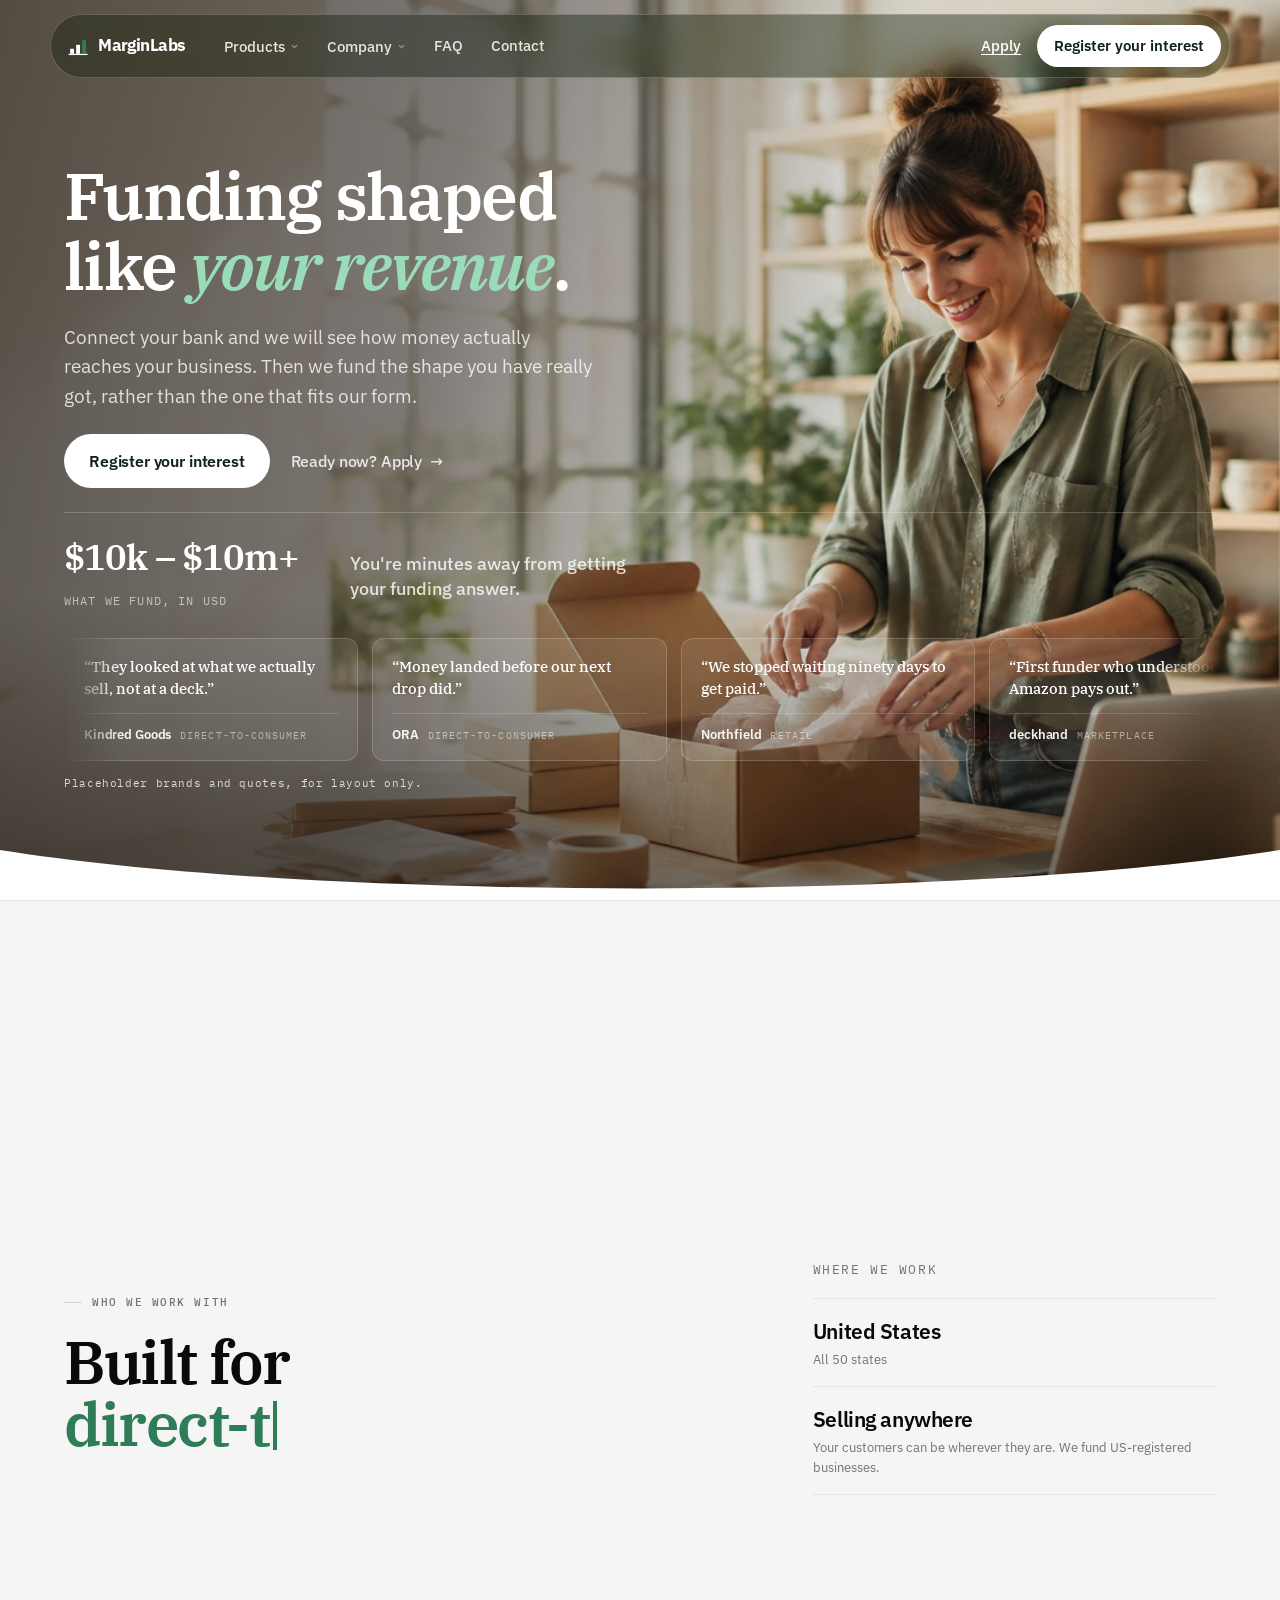
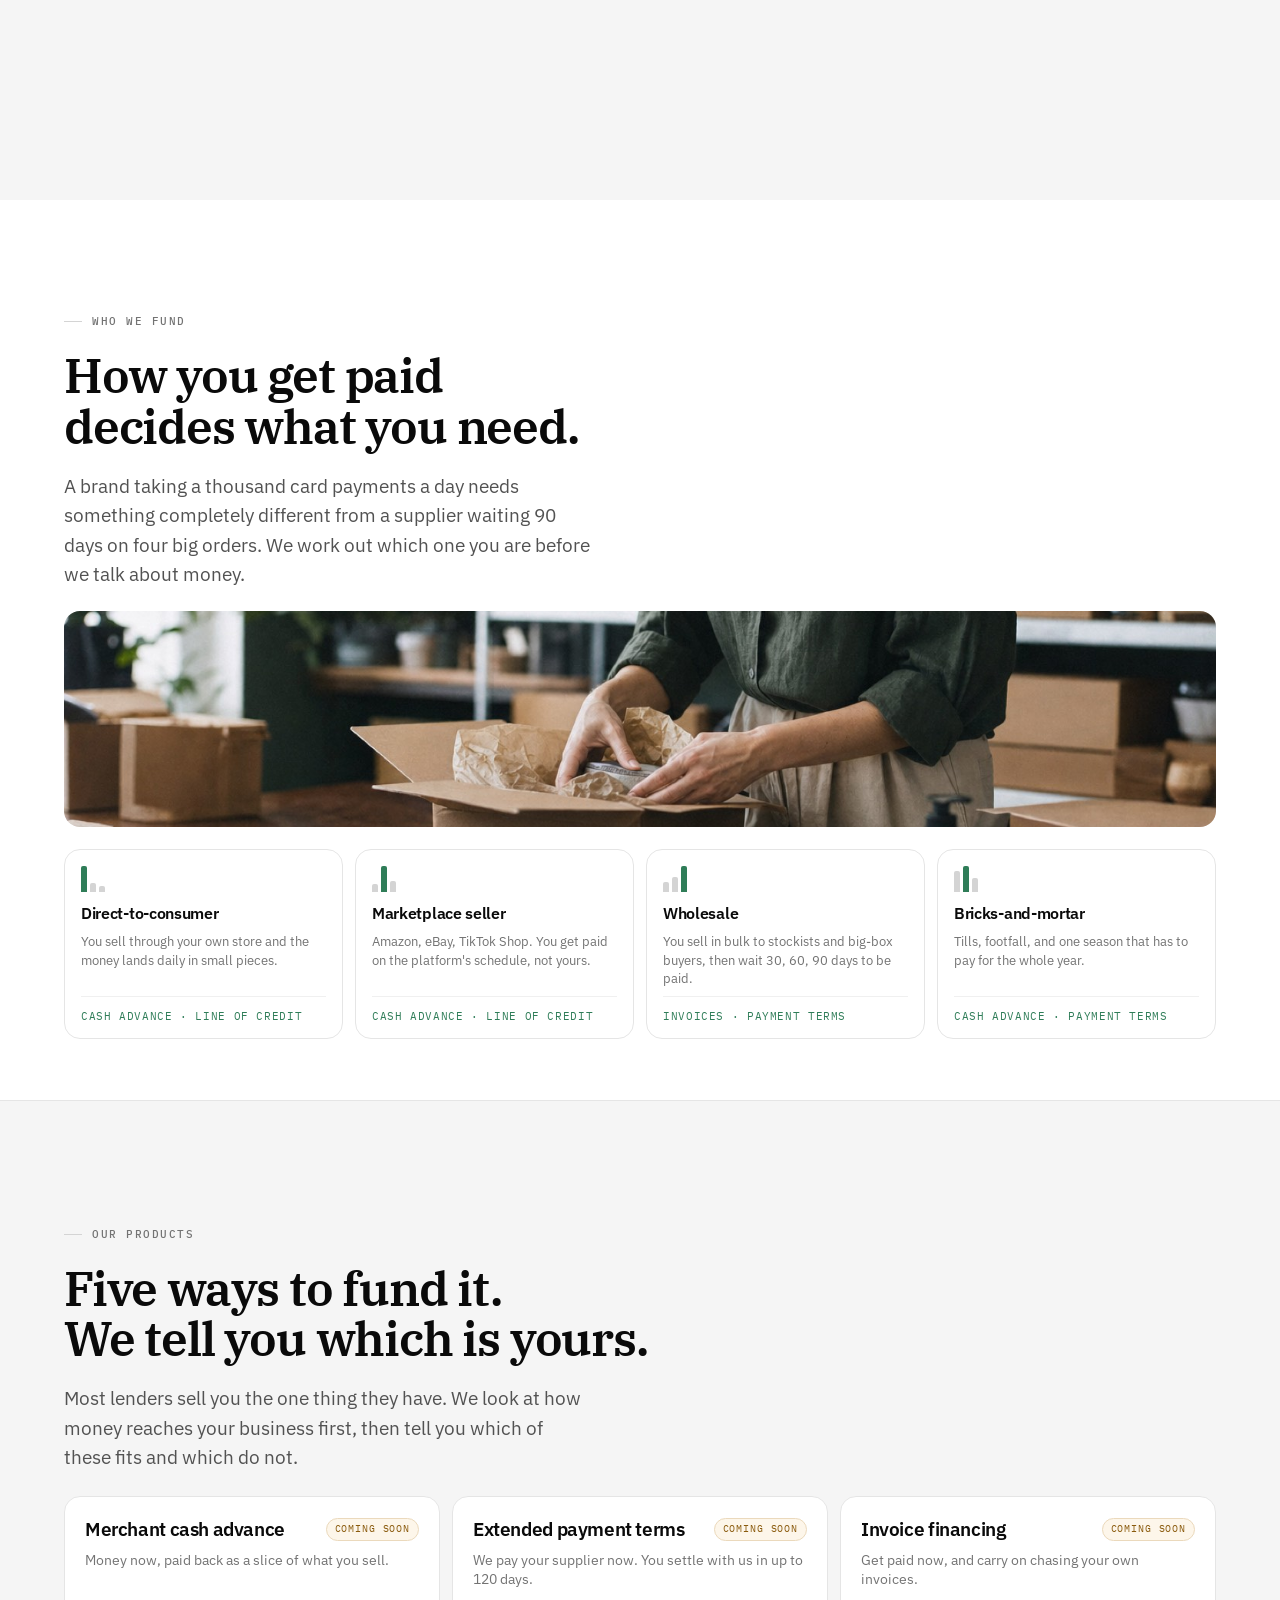
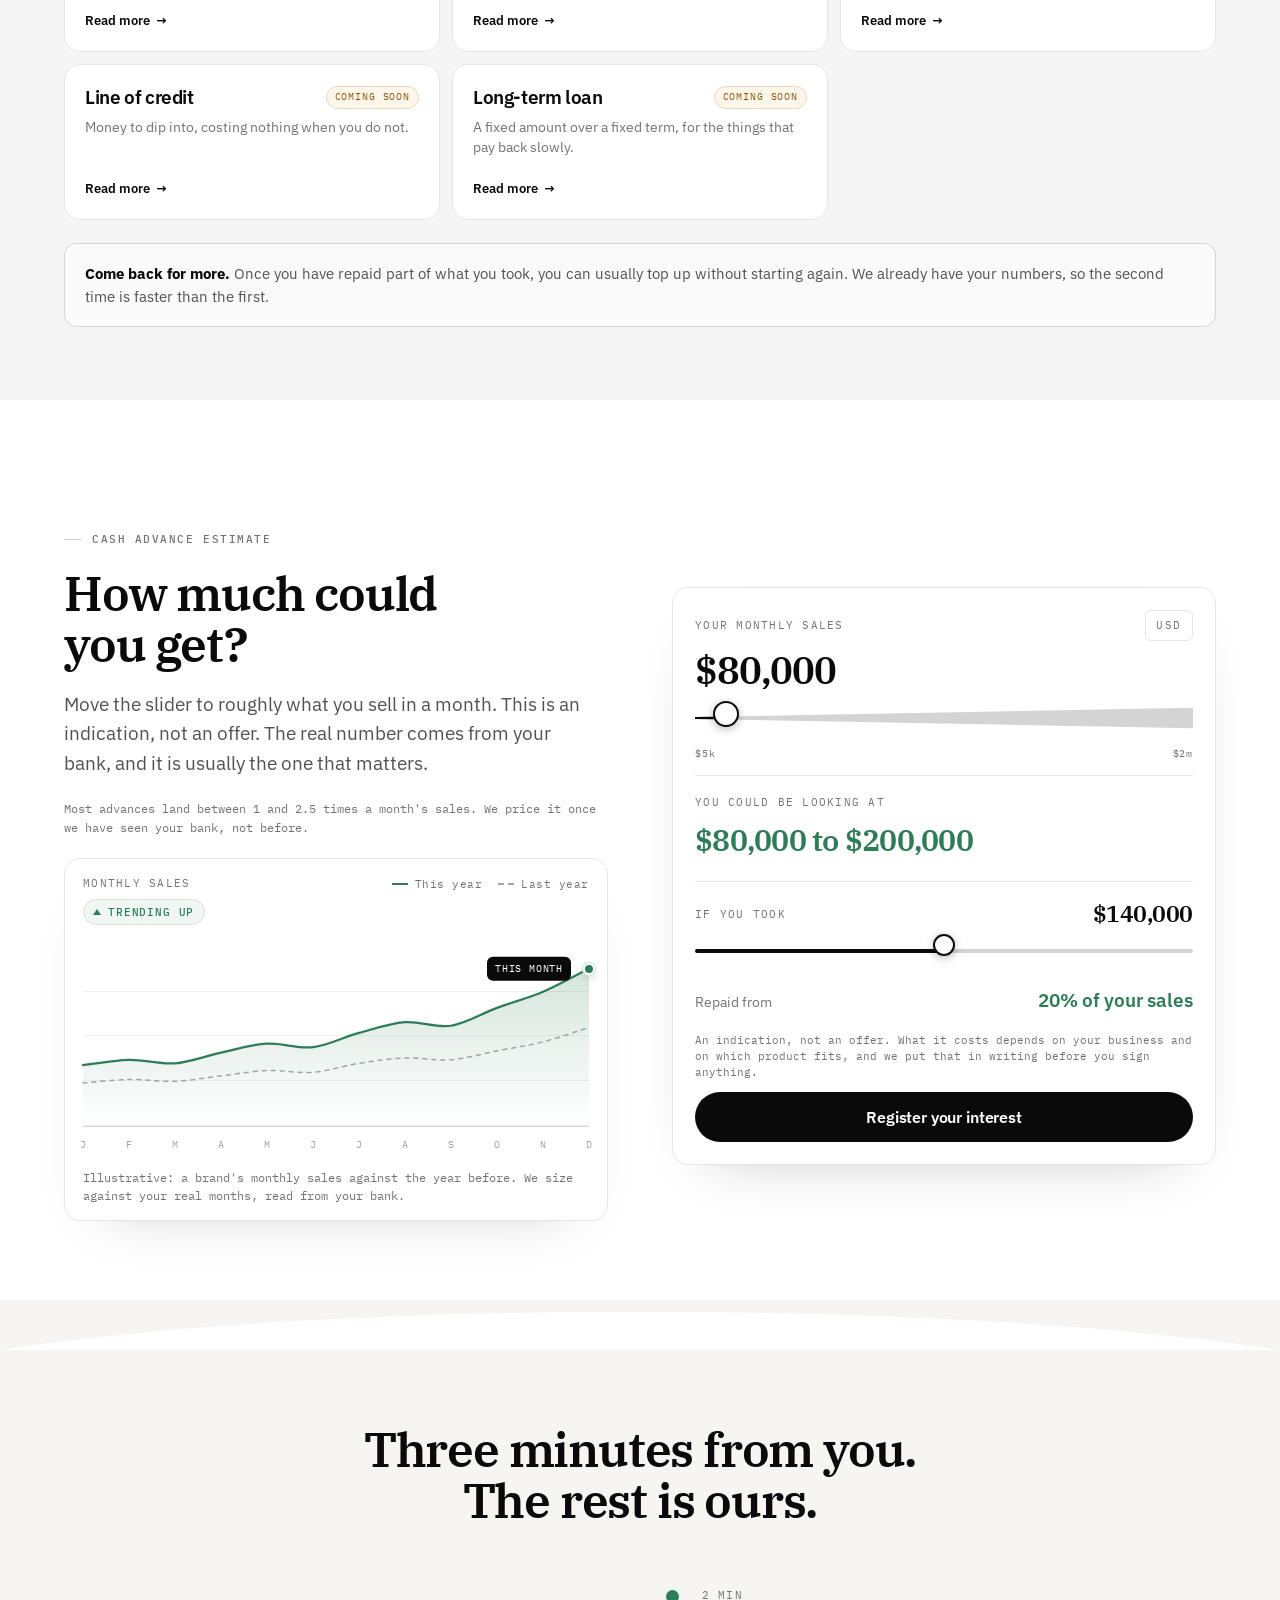
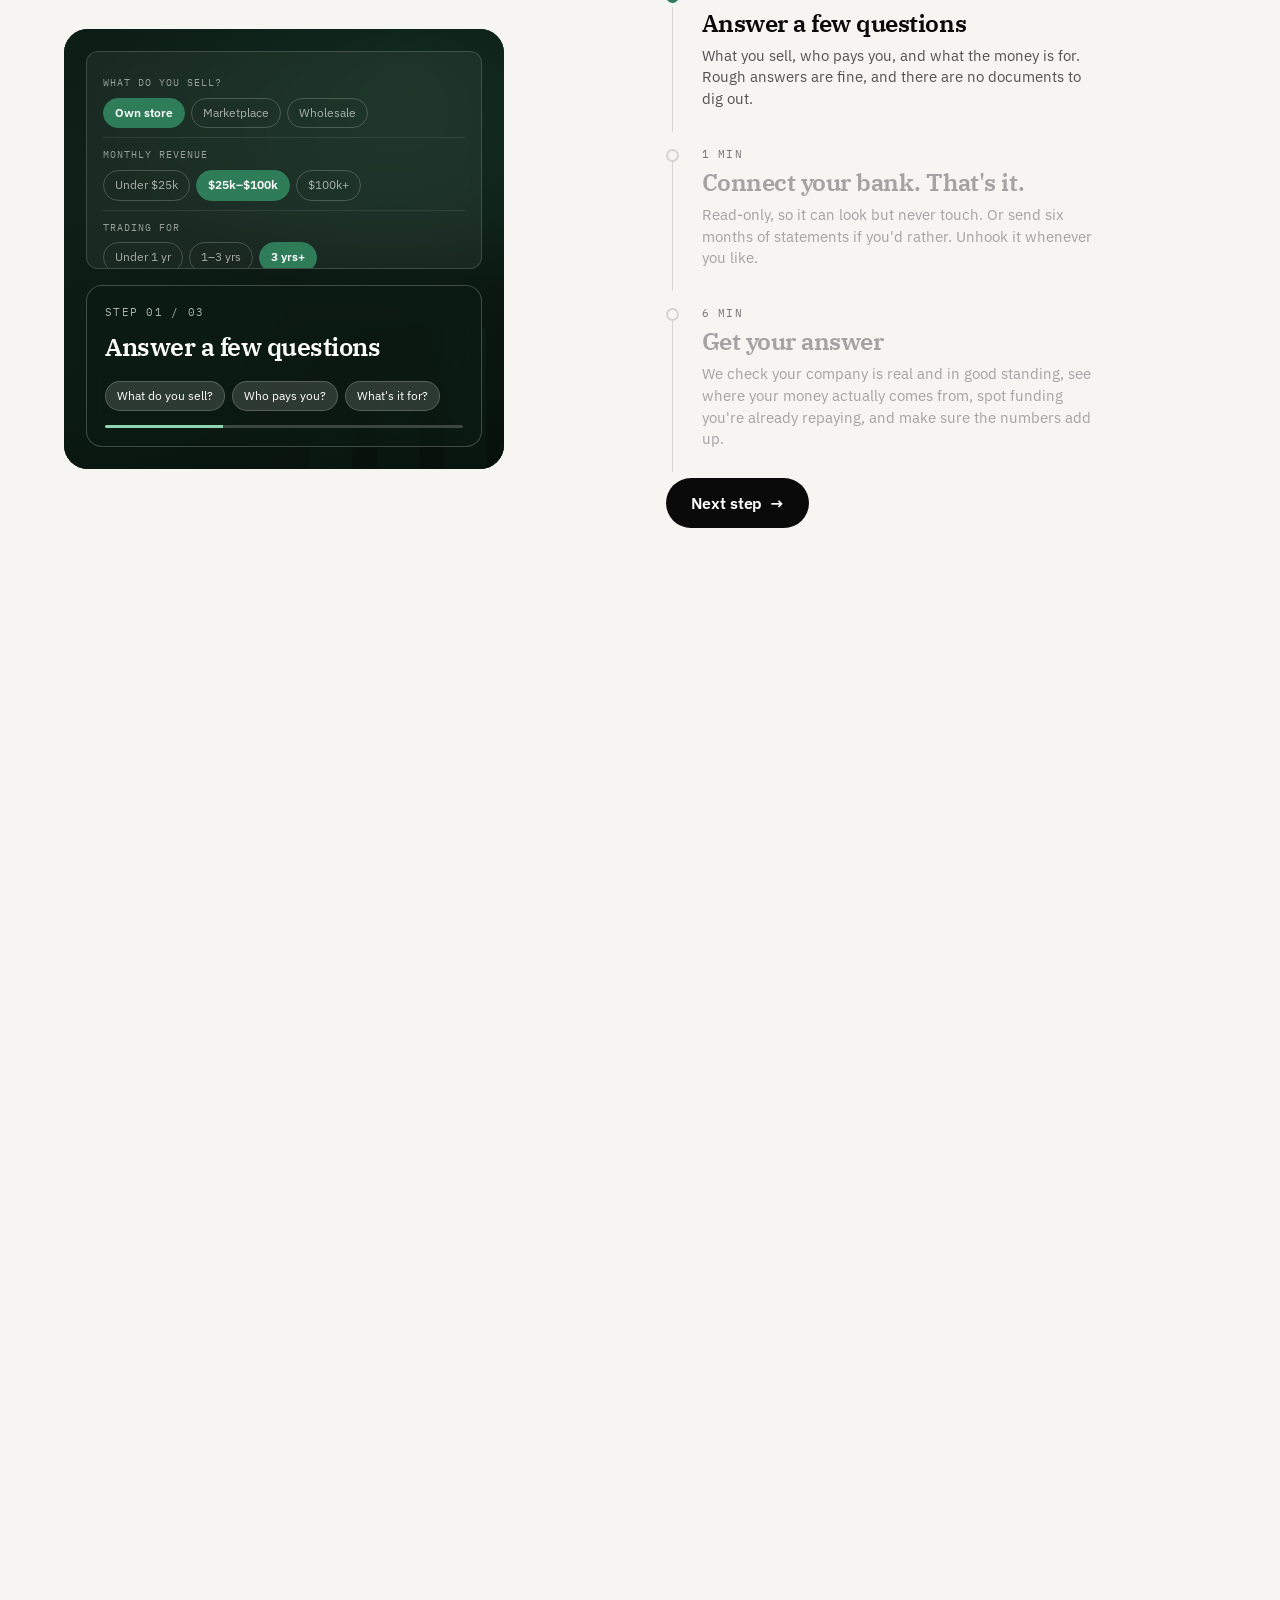
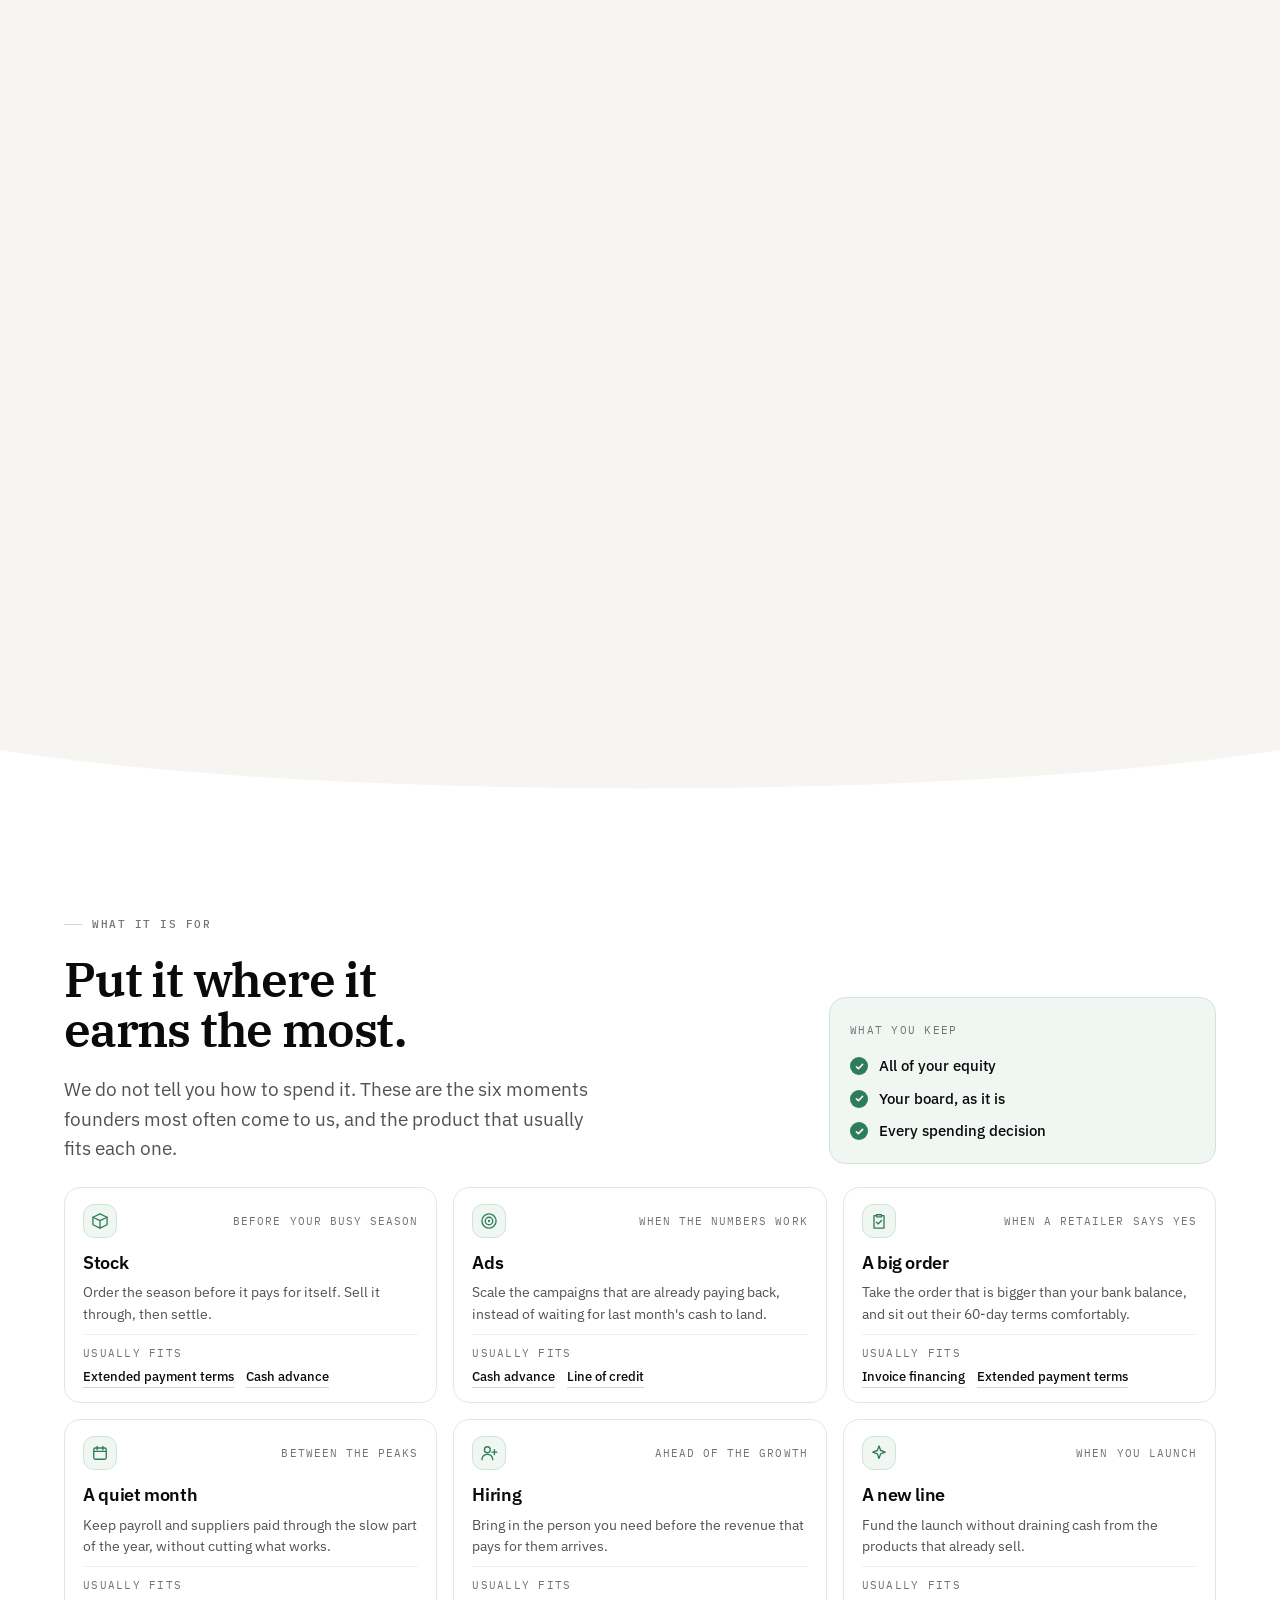
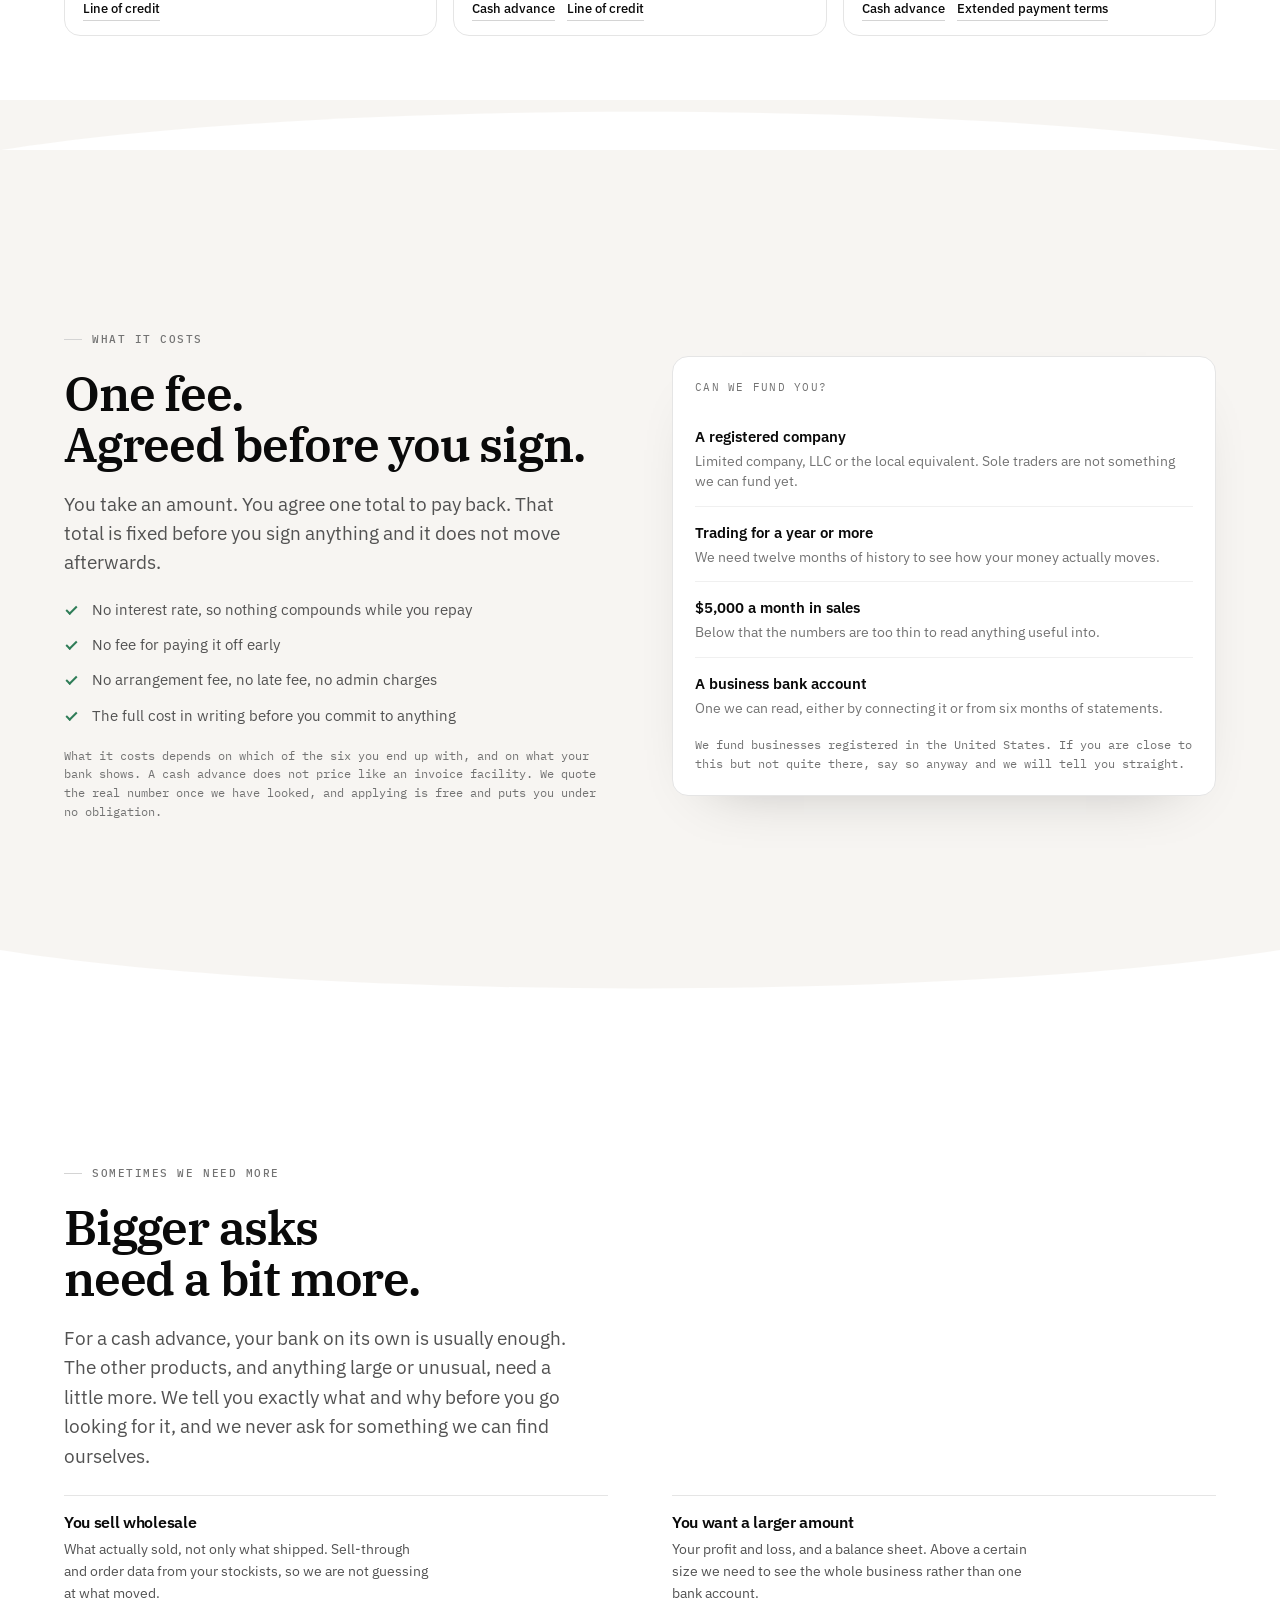
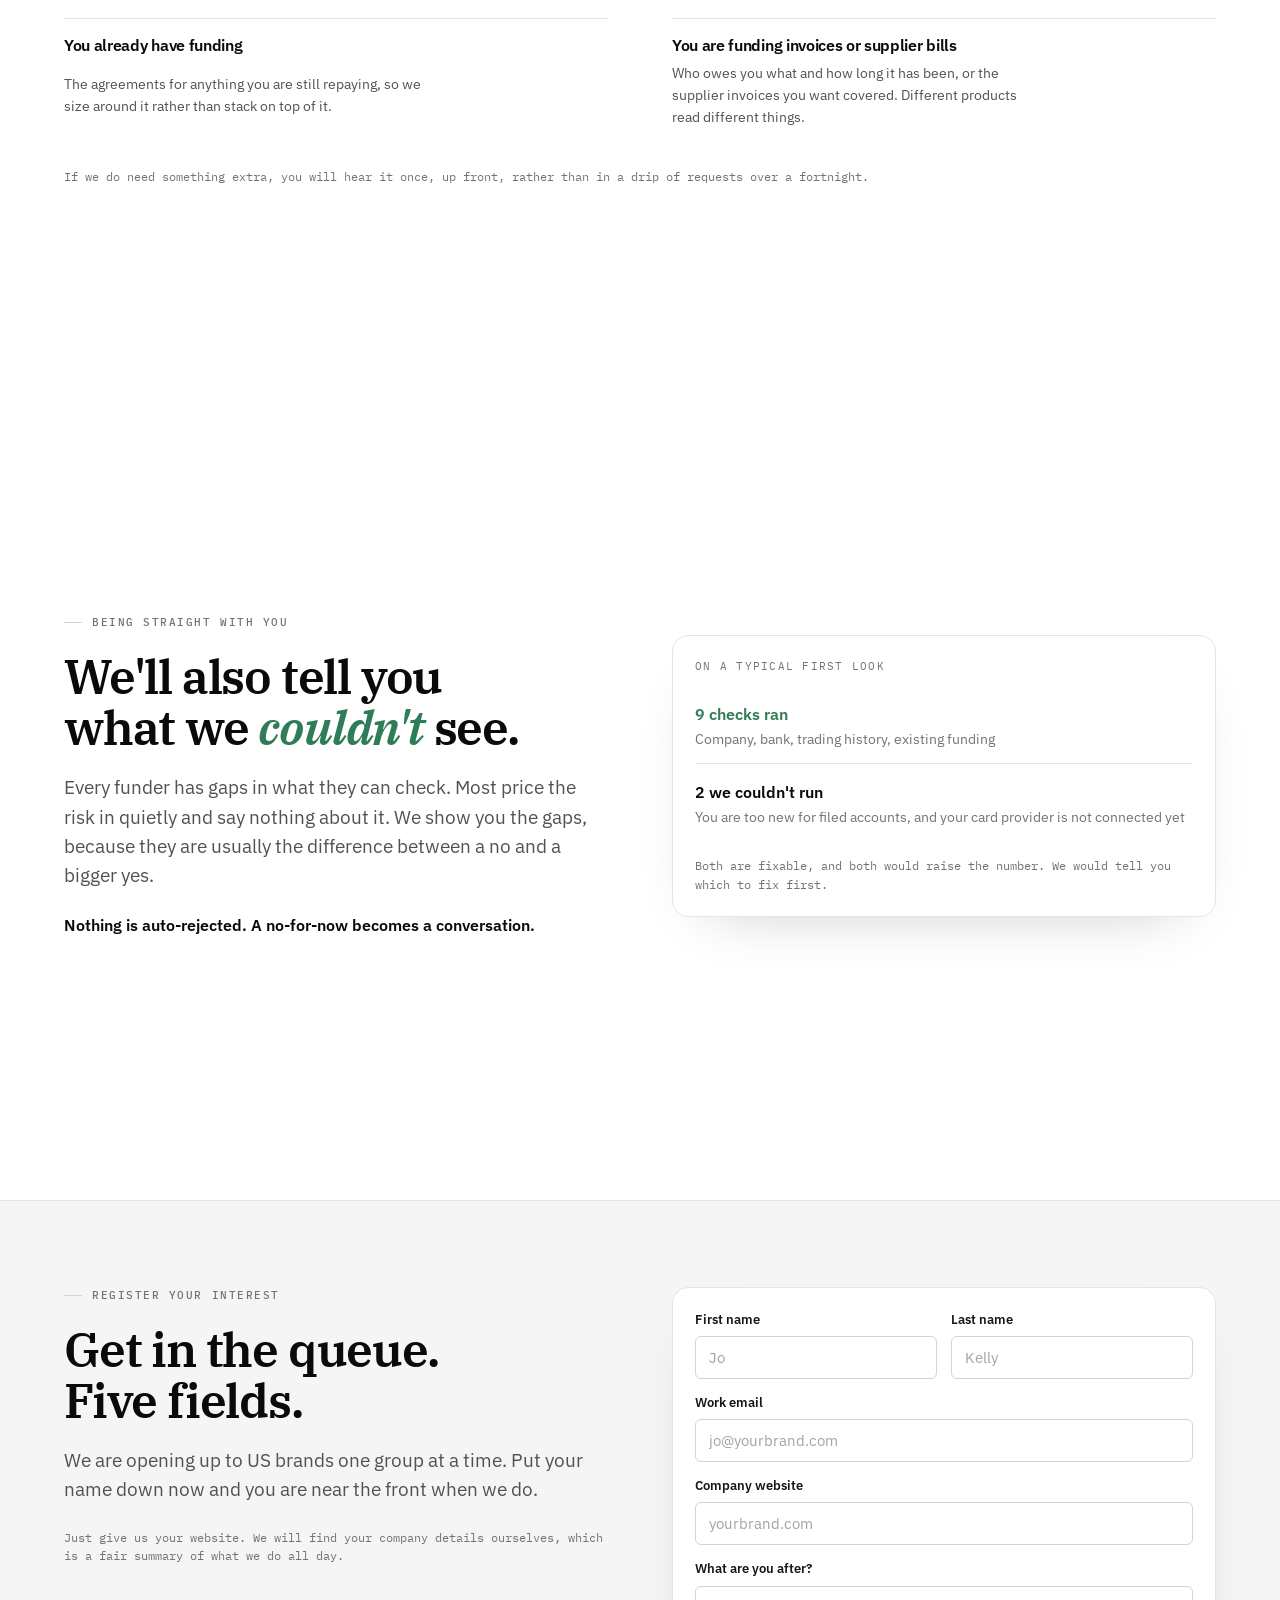
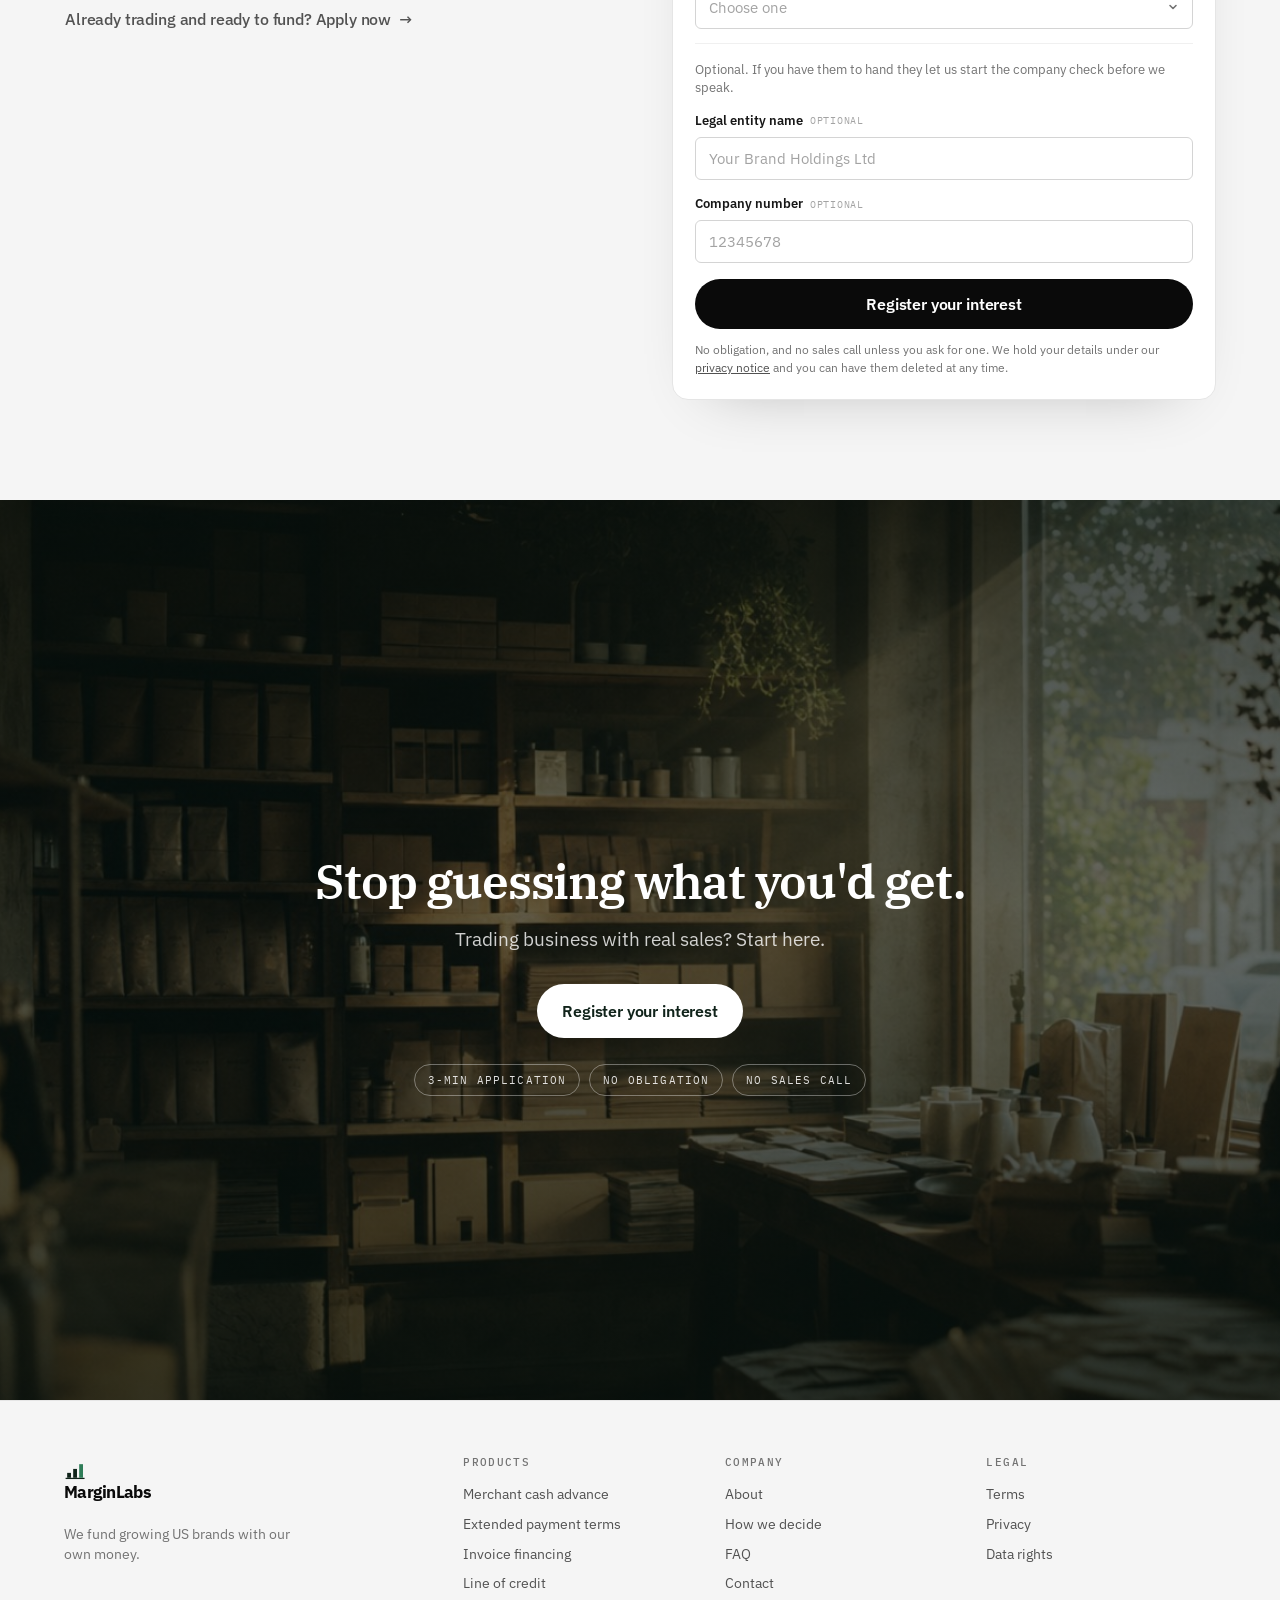
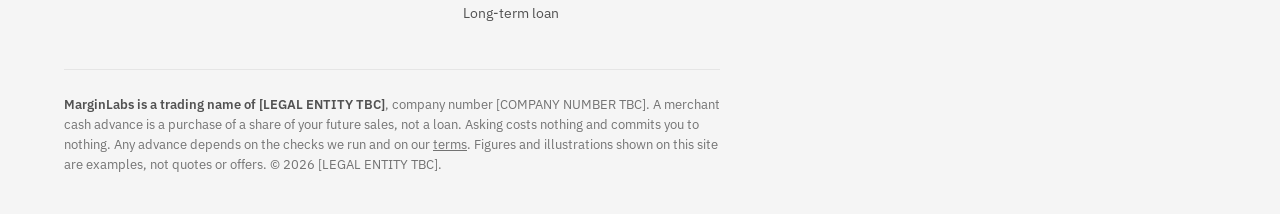
==== commit c04f5930: "Landing: products up to third, above the estimate People want to know what you offer before they get" ====
--- a/index.html
+++ b/index.html
@@ -151,11 +151,58 @@
   </div>
 </section>
 
+<!-- ===== 4 · PRODUCTS ===== -->
+<section class="sec sec--tall sec--sunk sec--edge" id="products">
+  <div class="inner">
+    <div class="eyebrow rev">Our products</div>
+    <h2 class="rev" style="--i:1">Five ways to fund it.<br />We tell you which is yours.</h2>
+    <p class="lede rev" style="--i:2;margin-top:20px">
+      Most lenders sell you the one thing they have. We look at how money reaches your business
+      first, then tell you which of these fits and which do not.
+    </p>
+    <div class="g3 mt-lg">
+      <a class="tile rev" style="--i:3" href="products/merchant-cash-advance">
+        <div class="top"><h3>Merchant cash advance</h3><span class="chip chip--soon">Coming soon</span></div>
+        <p>Money now, paid back as a slice of what you sell.</p>
+        <div class="go">Read more <span class="arrow">&rarr;</span></div>
+      </a>
+
+      <a class="tile rev" style="--i:4" href="products/extended-payment-terms">
+        <div class="top"><h3>Extended payment terms</h3><span class="chip chip--soon">Coming soon</span></div>
+        <p>We pay your supplier now. You settle with us in up to 120 days.</p>
+        <div class="go">Read more <span class="arrow">&rarr;</span></div>
+      </a>
+
+      <a class="tile rev" style="--i:5" href="products/invoice-financing">
+        <div class="top"><h3>Invoice financing</h3><span class="chip chip--soon">Coming soon</span></div>
+        <p>Get paid now, and carry on chasing your own invoices.</p>
+        <div class="go">Read more <span class="arrow">&rarr;</span></div>
+      </a>
+
+      <a class="tile rev" style="--i:6" href="products/line-of-credit">
+        <div class="top"><h3>Line of credit</h3><span class="chip chip--soon">Coming soon</span></div>
+        <p>Money to dip into, costing nothing when you do not.</p>
+        <div class="go">Read more <span class="arrow">&rarr;</span></div>
+      </a>
+
+      <a class="tile rev" style="--i:7" href="products/long-term-loan">
+        <div class="top"><h3>Long-term loan</h3><span class="chip chip--soon">Coming soon</span></div>
+        <p>A fixed amount over a fixed term, for the things that pay back slowly.</p>
+        <div class="go">Read more <span class="arrow">&rarr;</span></div>
+      </a></div>
+    <div class="callout rev mt-lg" style="margin-bottom:0">
+      <b>Come back for more.</b> Once you have repaid part of what you took, you can usually
+      top up without starting again. We already have your numbers, so the second time is
+      faster than the first.
+    </div>
+  </div>
+</section>
+
 <!-- ===== 2b · ESTIMATOR ===== -->
-<section class="sec sec--tall sec--sunk sec--edge" id="estimate">
+<section class="sec sec--tall" id="estimate">
   <div class="inner split">
     <div>
-      <div class="eyebrow rev">Rough idea</div>
+      <div class="eyebrow rev">Cash advance estimate</div>
       <h2 class="rev" style="--i:1">How much could<br />you get?</h2>
       <p class="lede rev" style="--i:2;margin-top:20px">
         Move the slider to roughly what you sell in a month. This is an indication, not an
@@ -395,52 +442,6 @@
   </div>
 </section>
 
-<!-- ===== 4 · PRODUCTS ===== -->
-<section class="sec sec--tall sec--sunk sec--edge" id="products">
-  <div class="inner">
-    <div class="eyebrow rev">Our products</div>
-    <h2 class="rev" style="--i:1">Five ways to fund it.<br />We tell you which is yours.</h2>
-    <p class="lede rev" style="--i:2;margin-top:20px">
-      Most lenders sell you the one thing they have. We look at how money reaches your business
-      first, then tell you which of these fits and which do not.
-    </p>
-    <div class="g3 mt-lg">
-      <a class="tile rev" style="--i:3" href="products/merchant-cash-advance">
-        <div class="top"><h3>Merchant cash advance</h3><span class="chip chip--soon">Coming soon</span></div>
-        <p>Money now, paid back as a slice of what you sell.</p>
-        <div class="go">Read more <span class="arrow">&rarr;</span></div>
-      </a>
-
-      <a class="tile rev" style="--i:4" href="products/extended-payment-terms">
-        <div class="top"><h3>Extended payment terms</h3><span class="chip chip--soon">Coming soon</span></div>
-        <p>We pay your supplier now. You settle with us in up to 120 days.</p>
-        <div class="go">Read more <span class="arrow">&rarr;</span></div>
-      </a>
-
-      <a class="tile rev" style="--i:5" href="products/invoice-financing">
-        <div class="top"><h3>Invoice financing</h3><span class="chip chip--soon">Coming soon</span></div>
-        <p>Get paid now, and carry on chasing your own invoices.</p>
-        <div class="go">Read more <span class="arrow">&rarr;</span></div>
-      </a>
-
-      <a class="tile rev" style="--i:6" href="products/line-of-credit">
-        <div class="top"><h3>Line of credit</h3><span class="chip chip--soon">Coming soon</span></div>
-        <p>Money to dip into, costing nothing when you do not.</p>
-        <div class="go">Read more <span class="arrow">&rarr;</span></div>
-      </a>
-
-      <a class="tile rev" style="--i:7" href="products/long-term-loan">
-        <div class="top"><h3>Long-term loan</h3><span class="chip chip--soon">Coming soon</span></div>
-        <p>A fixed amount over a fixed term, for the things that pay back slowly.</p>
-        <div class="go">Read more <span class="arrow">&rarr;</span></div>
-      </a></div>
-    <div class="callout rev mt-lg" style="margin-bottom:0">
-      <b>Come back for more.</b> Once you have repaid part of what you took, you can usually
-      top up without starting again. We already have your numbers, so the second time is
-      faster than the first.
-    </div>
-  </div>
-</section>
 
 <!-- ===== 8 · FEES AND ELIGIBILITY ===== -->
 <section class="sec sec--tall sec--warm" id="fees">
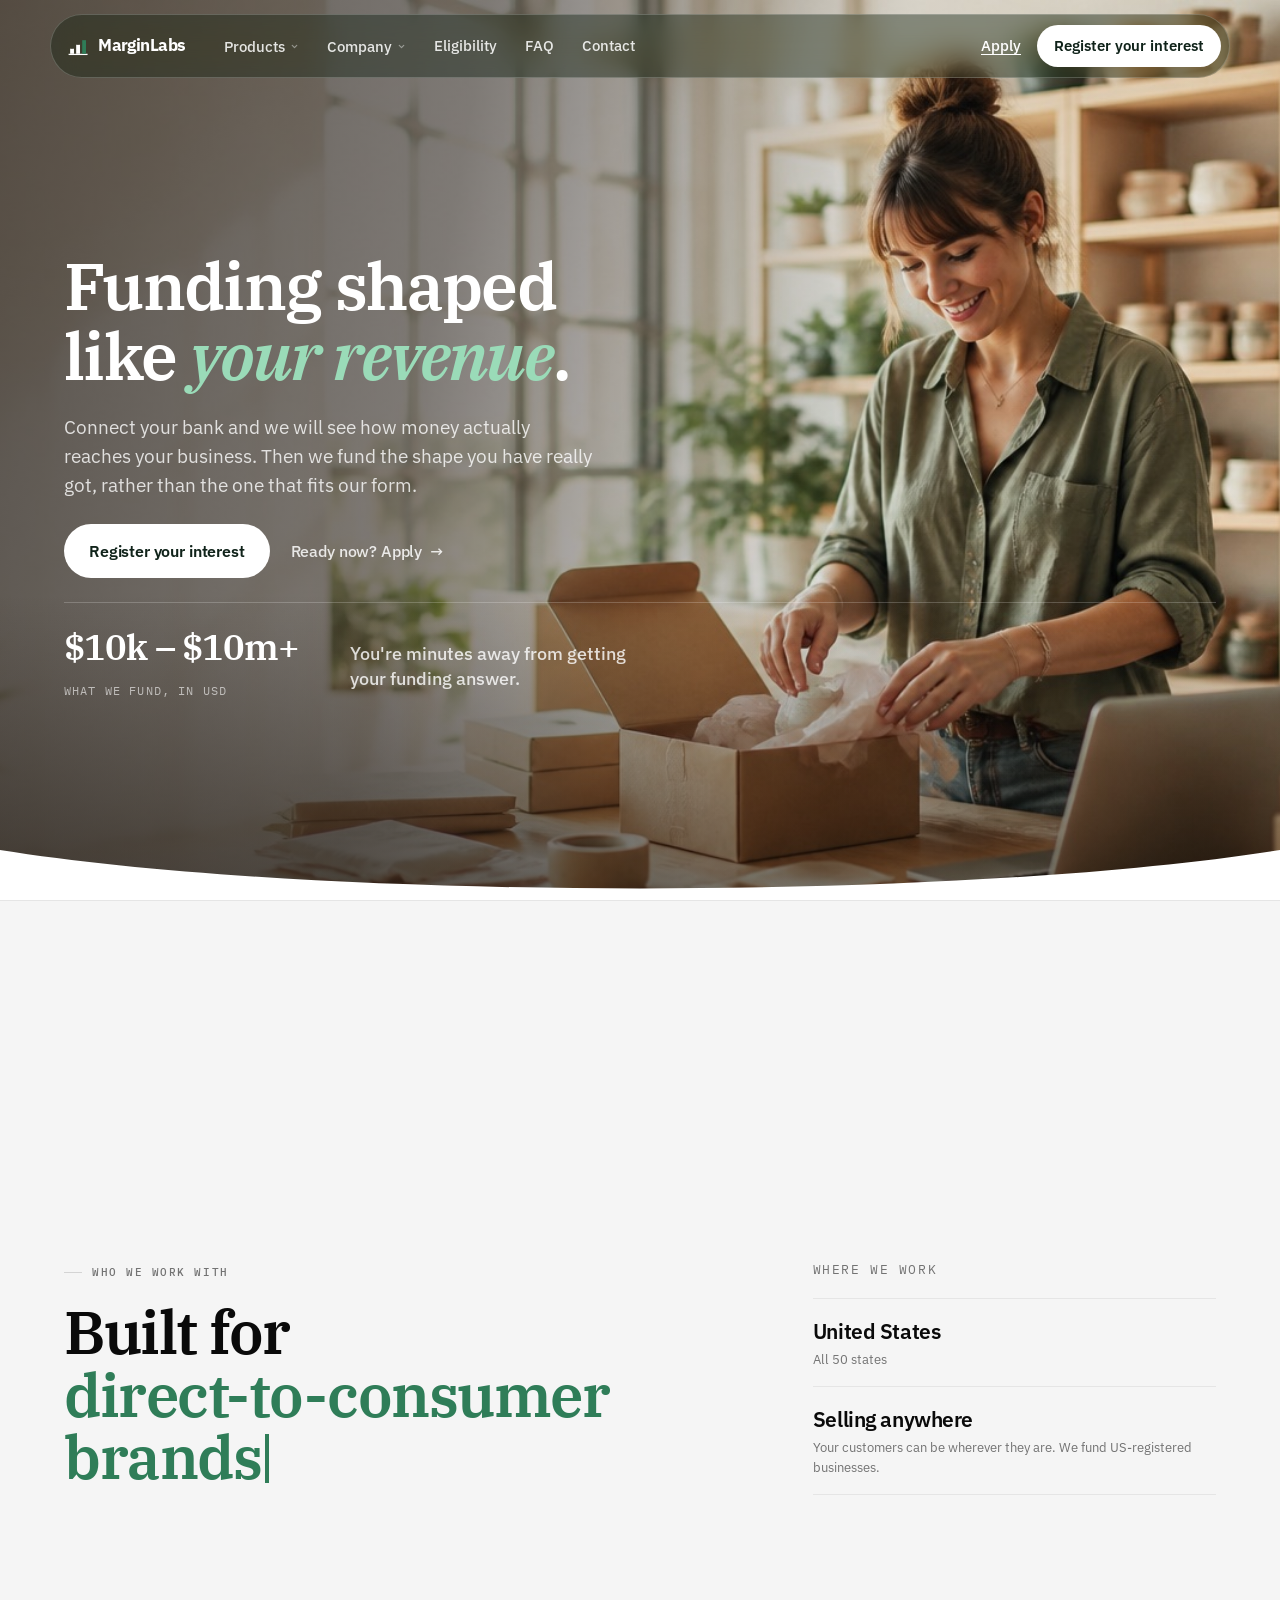
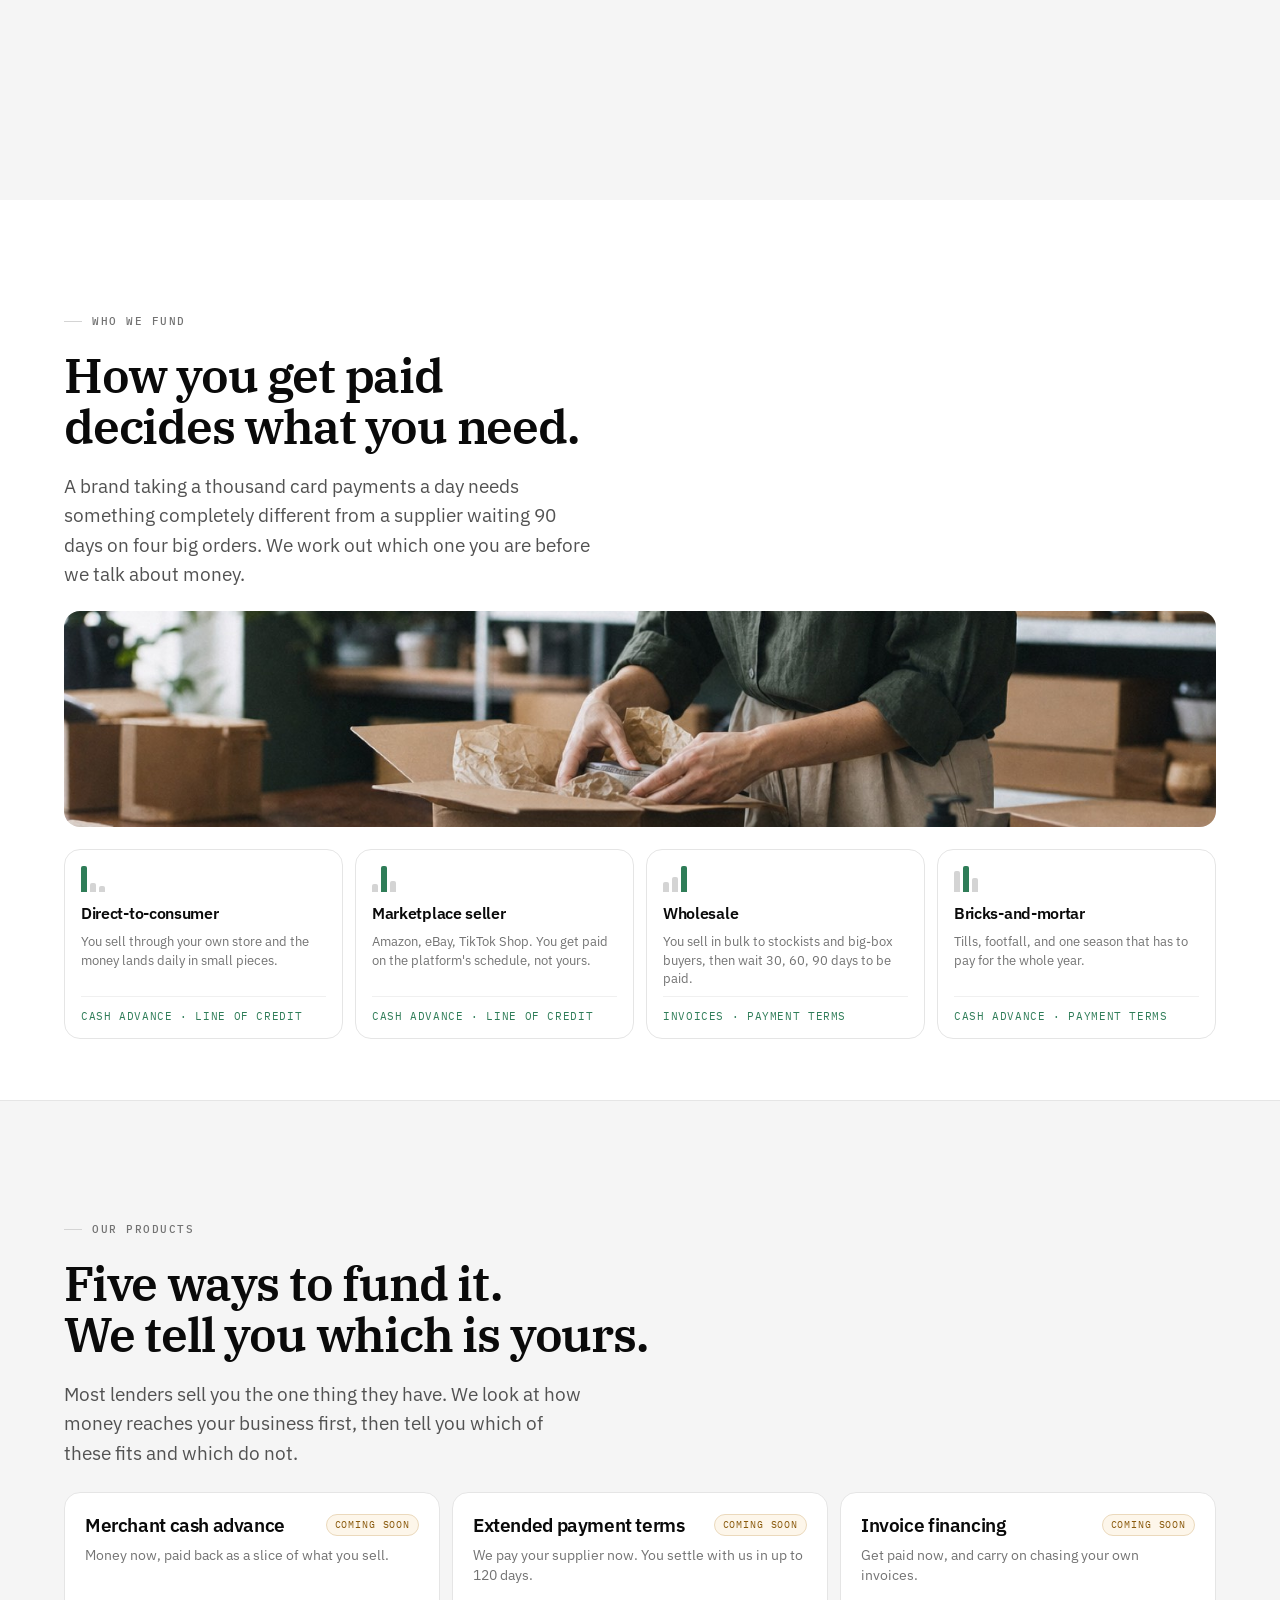
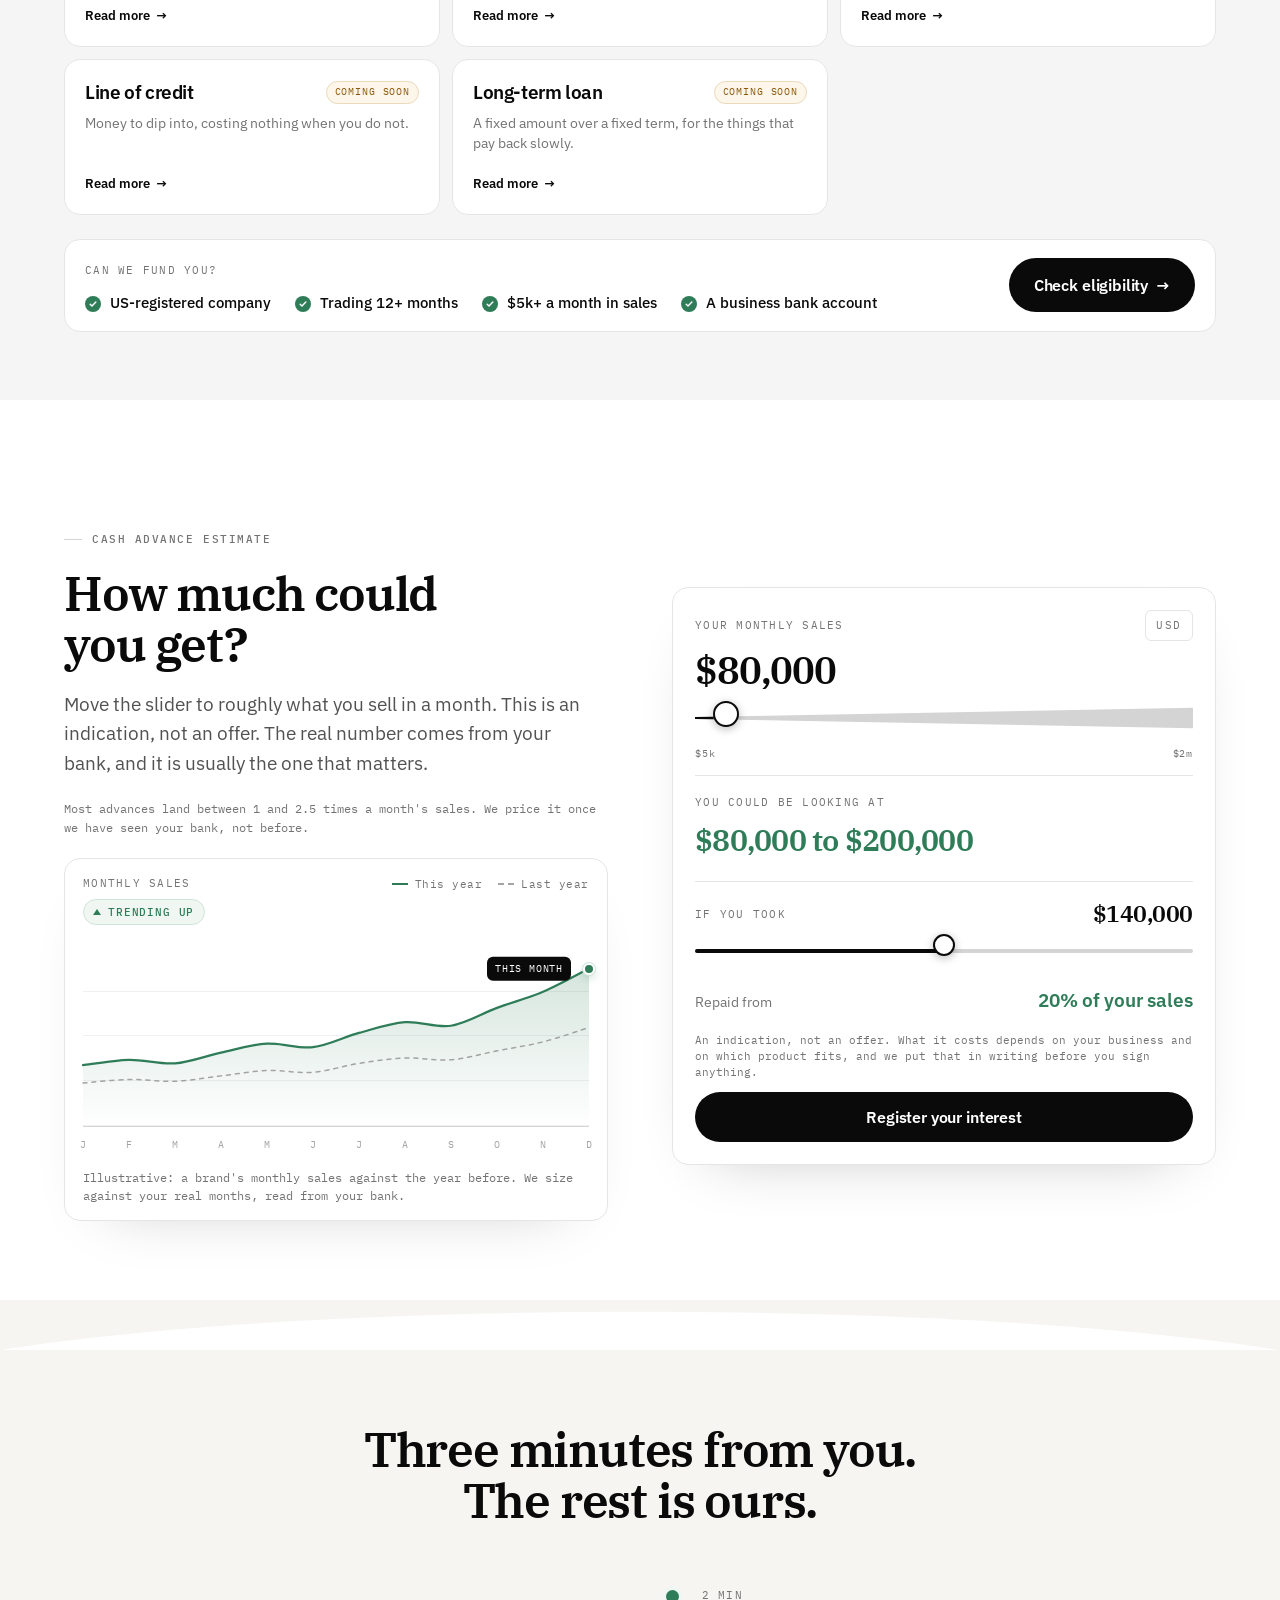
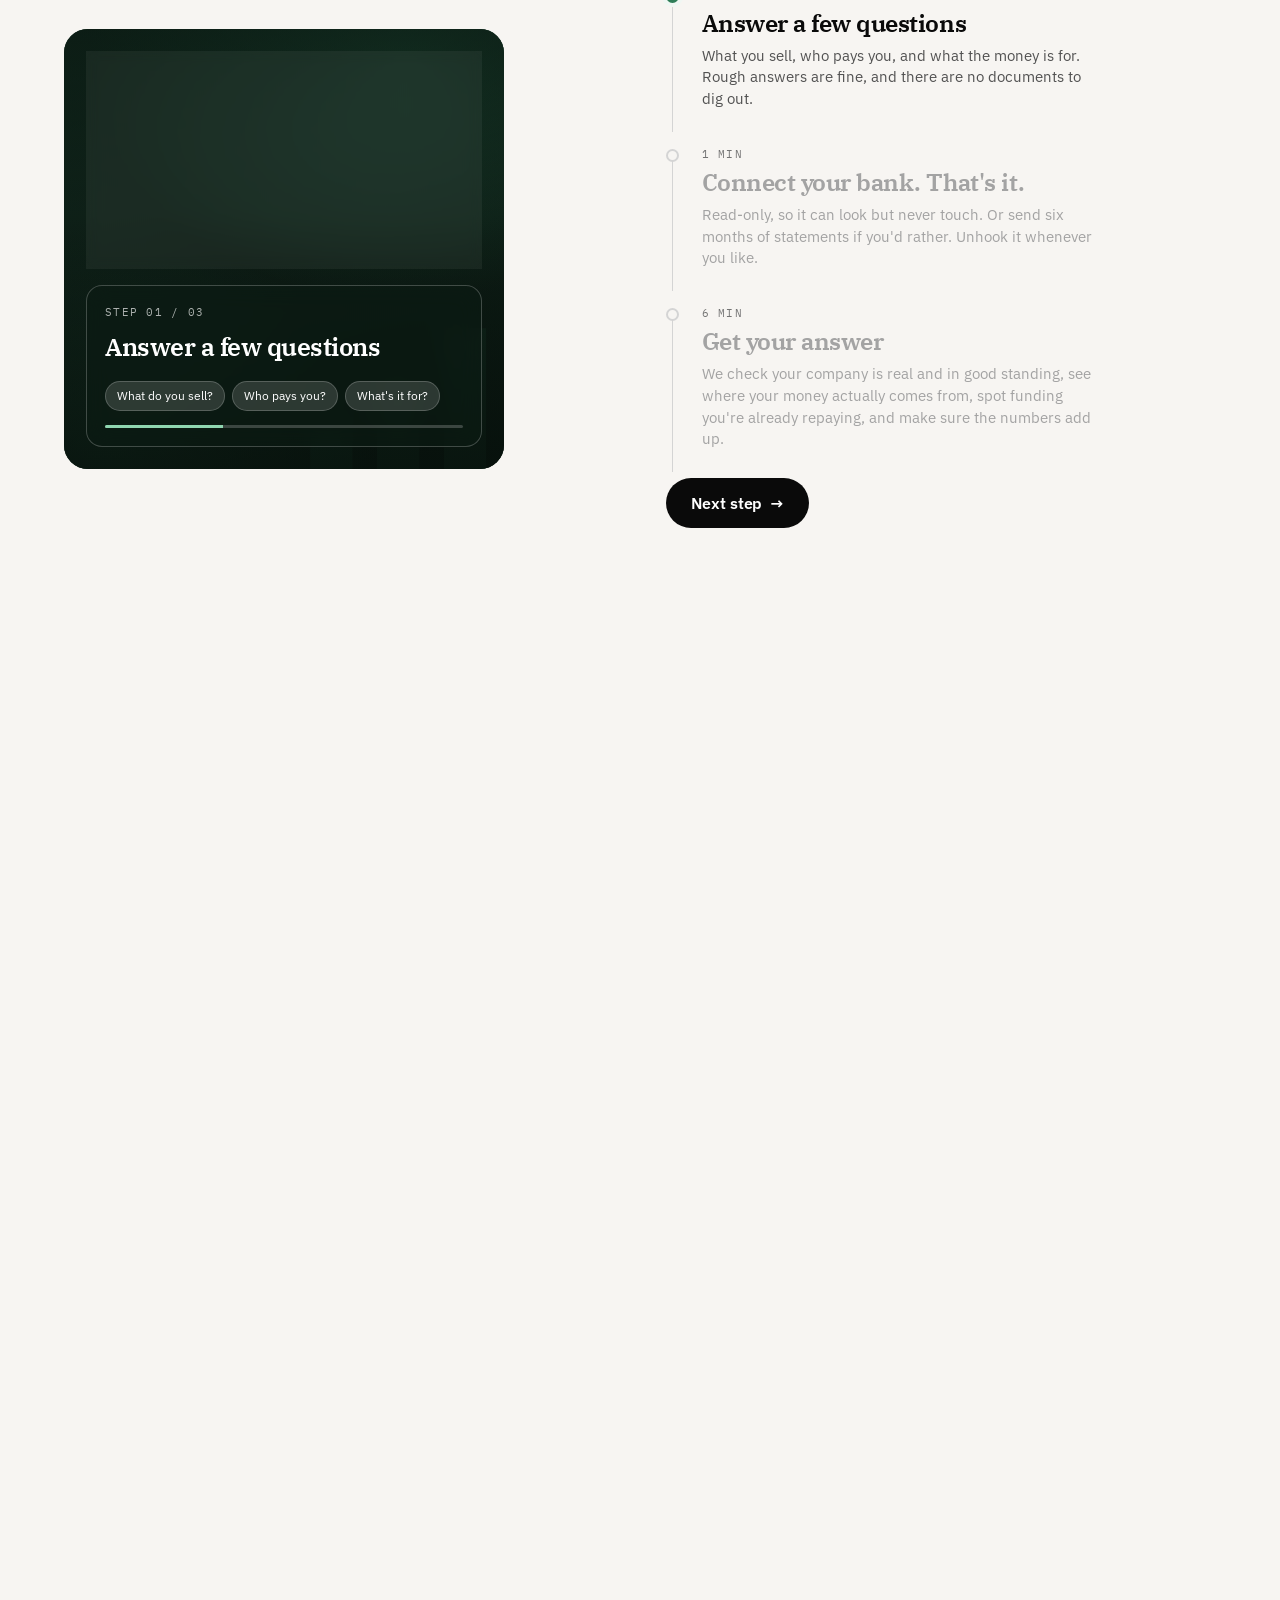
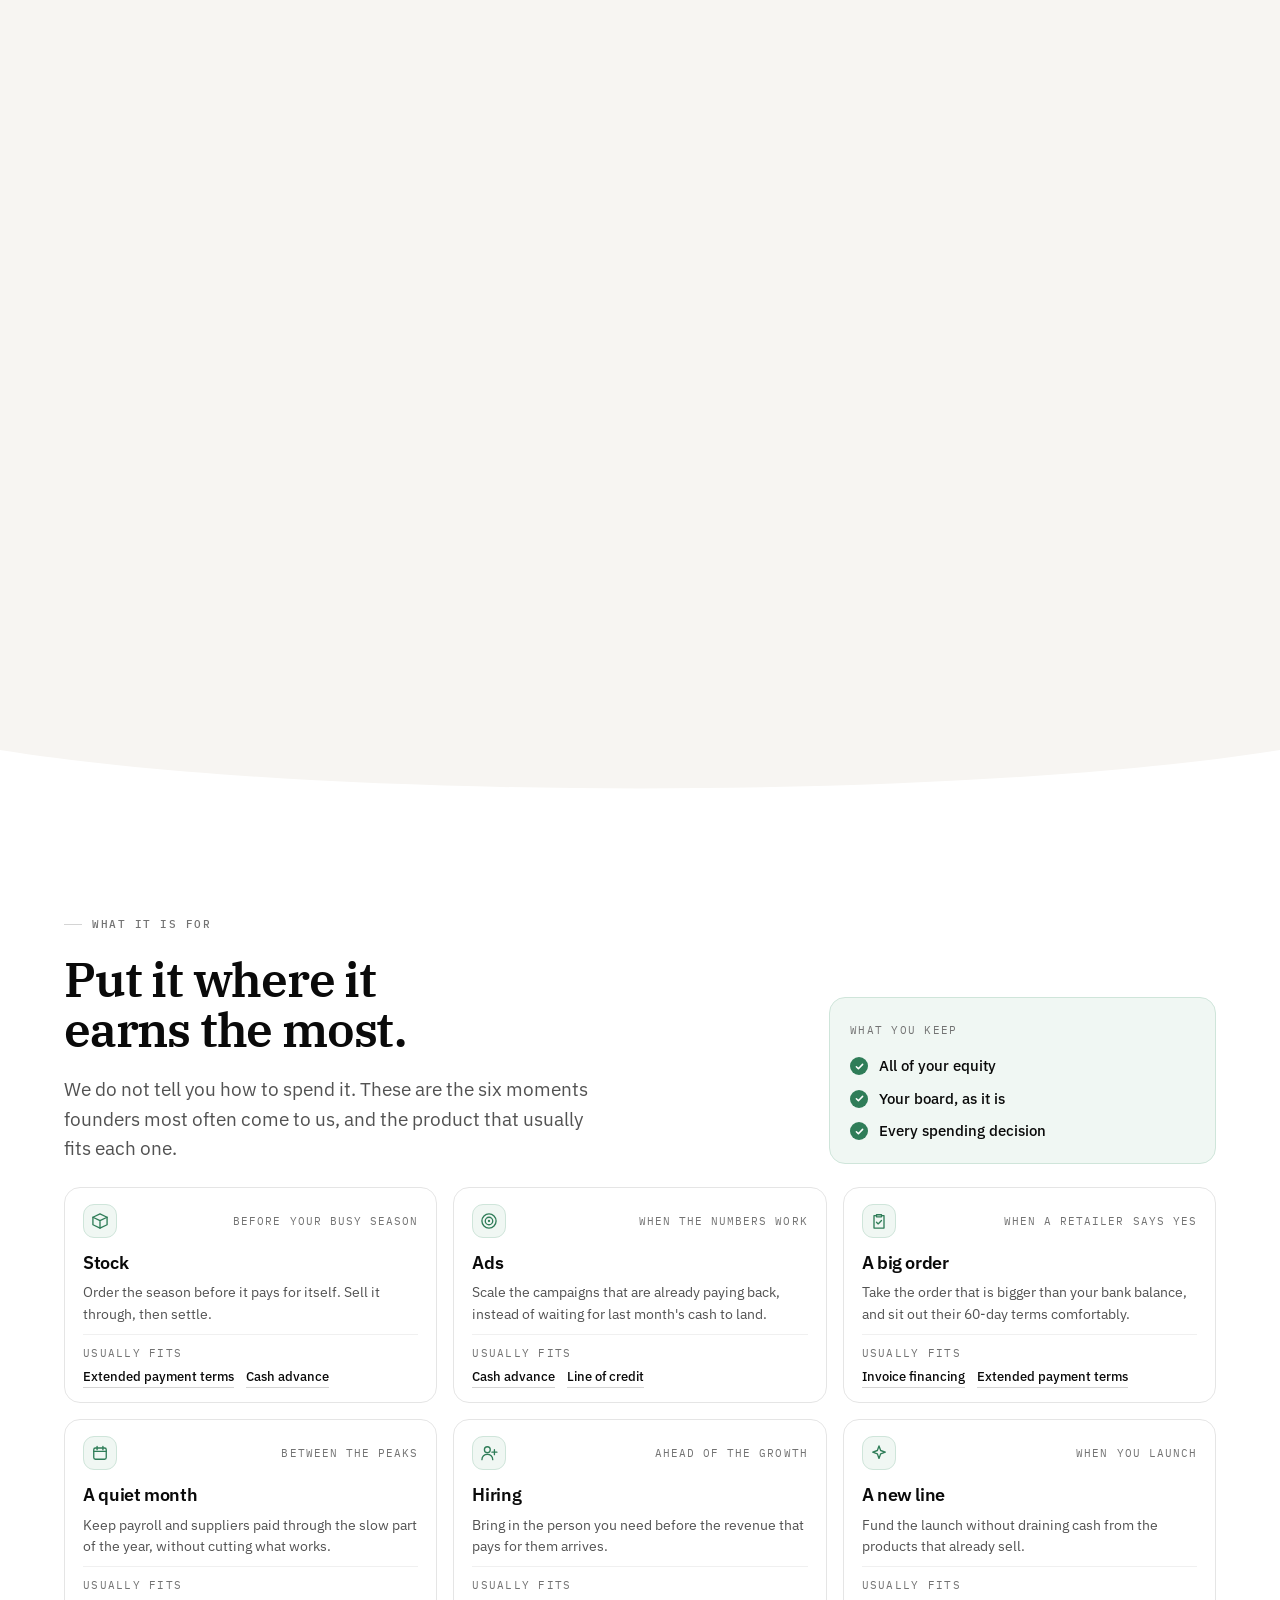
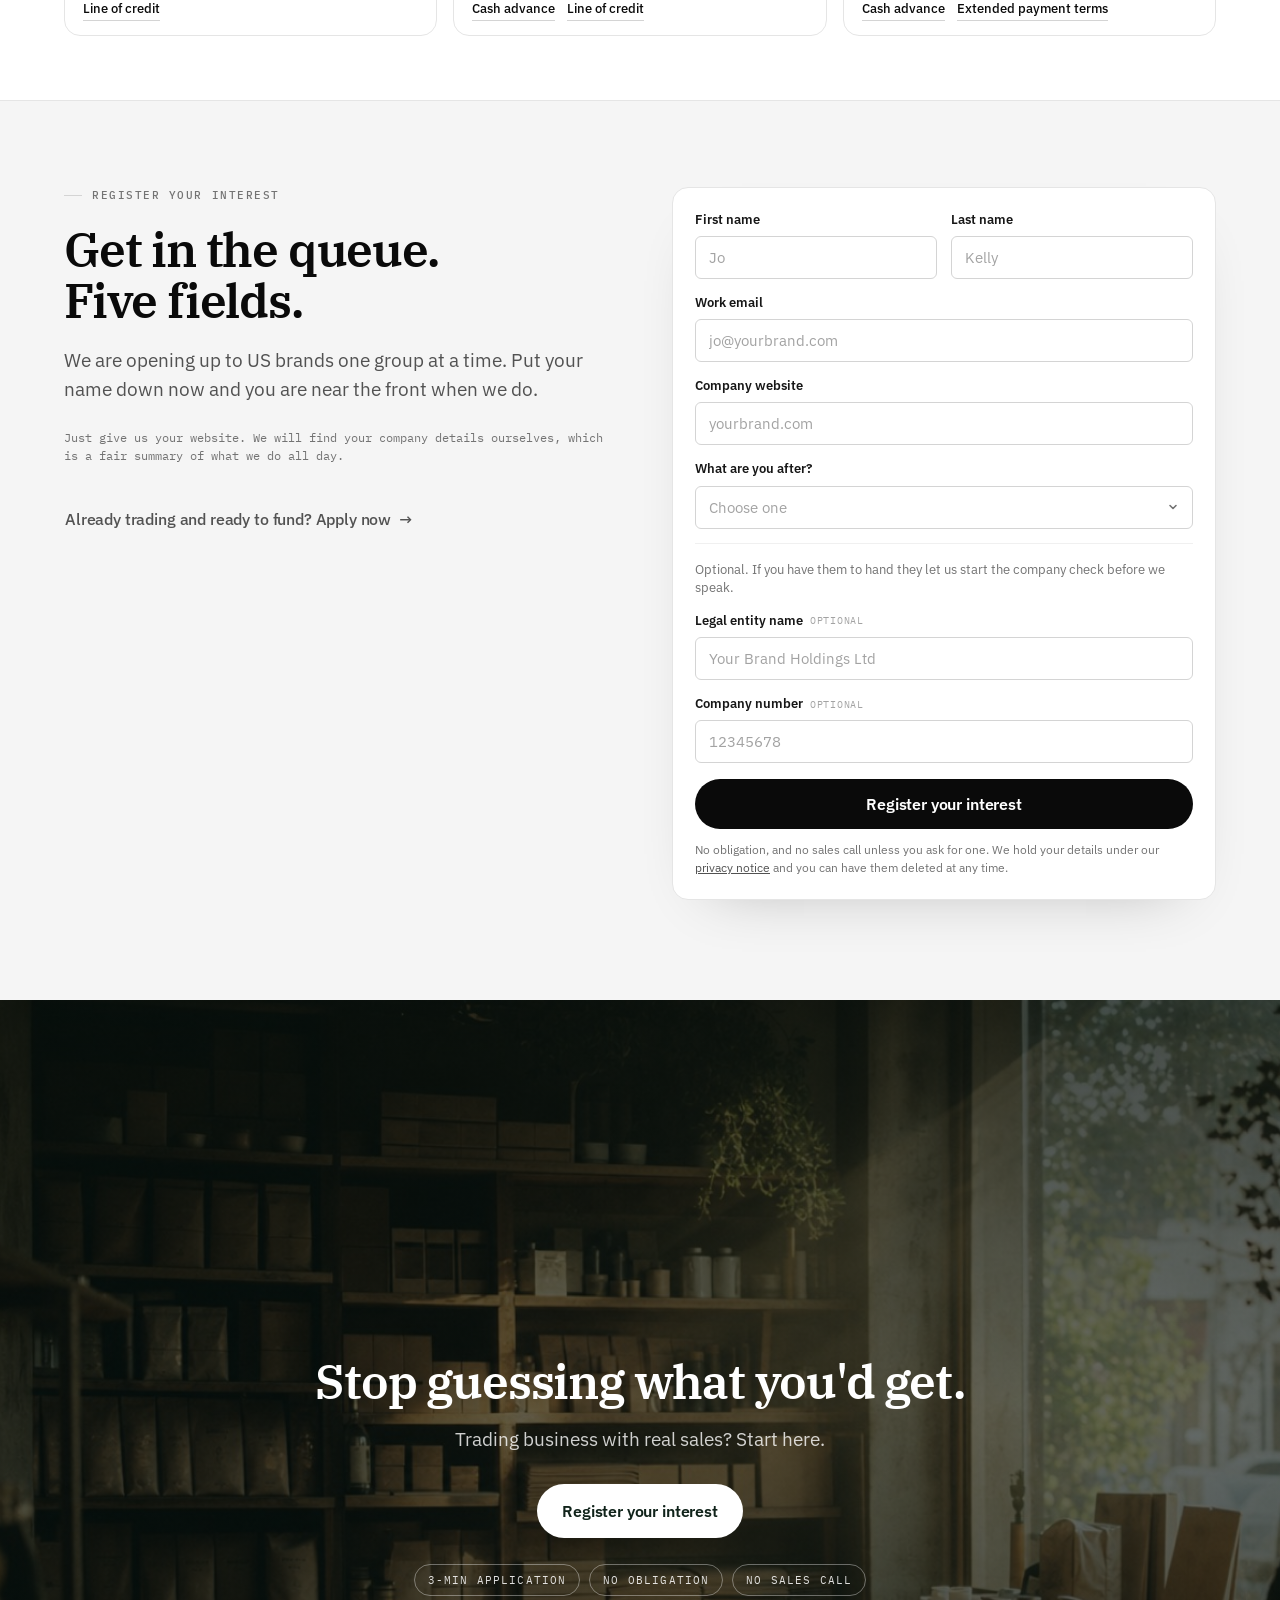
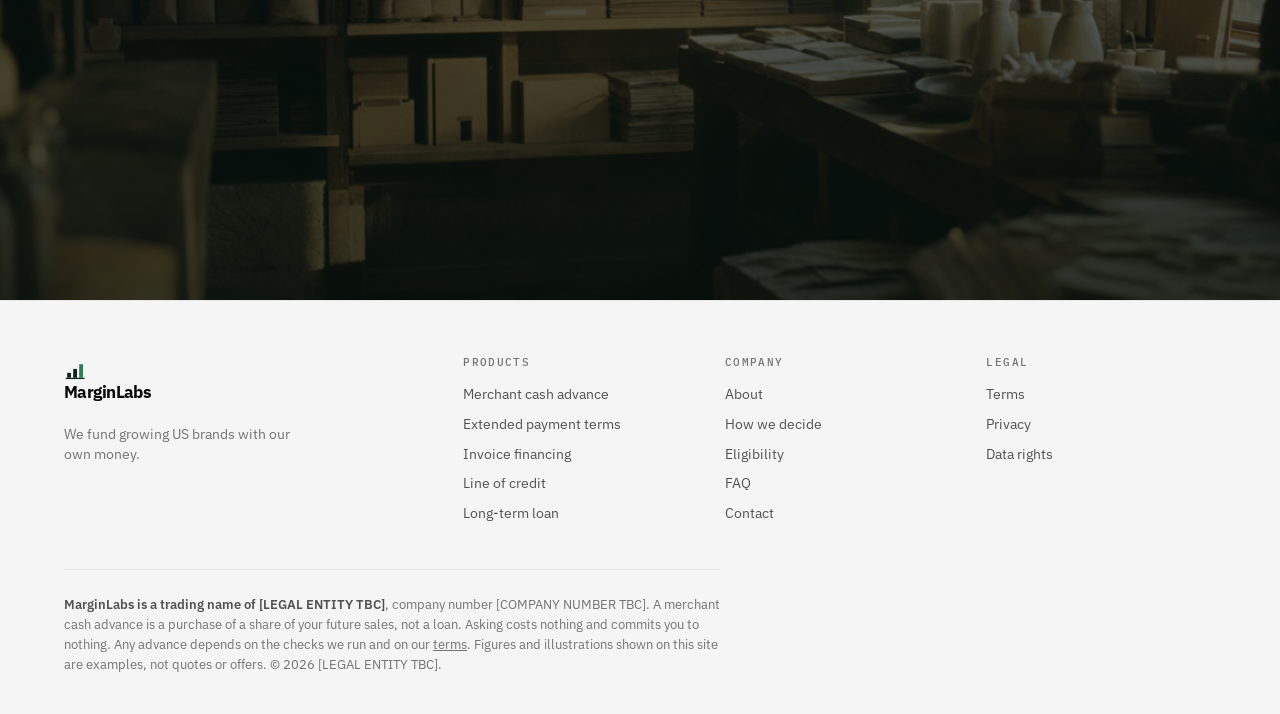
==== commit 58d61ac5: "Landing: trim to seven sections, add an Eligibility page The home page drops from about 1,800 words " ====
--- a/index.html
+++ b/index.html
@@ -36,7 +36,7 @@
 <a class="panelitem" href="products/invoice-financing" role="menuitem"><b>Invoice financing</b><em>Get paid now, and nobody is told</em></a>
 <a class="panelitem" href="products/line-of-credit" role="menuitem"><b>Line of credit</b><em>Dip into it when timing goes against you</em></a>
 <a class="panelitem" href="products/long-term-loan" role="menuitem"><b>Long-term loan</b><em>Fixed amount, fixed term, fixed repayments</em></a>
-        <a class="panelitem" href="products" role="menuitem" style="border-top:1px solid var(--line-soft);margin-top:6px;padding-top:12px"><b>Compare all six &rarr;</b></a>
+        <a class="panelitem" href="products" role="menuitem" style="border-top:1px solid var(--line-soft);margin-top:6px;padding-top:12px"><b>Compare all five &rarr;</b></a>
       </div>
     </div>
     <div data-menu style="position:relative">
@@ -46,11 +46,12 @@
       <div class="panel" role="menu">
         <a class="panelitem" href="company" role="menuitem"><b>About MarginLabs</b><em>Who we are and why we fund with our own money</em></a>
         <a class="panelitem" href="company#decide" role="menuitem"><b>How we decide</b><em>What we look at, and what it tells us</em></a>
-        <a class="panelitem" href="#who" role="menuitem"><b>Who we fund</b><em>The five revenue shapes we work with</em></a>
+        <a class="panelitem" href="#who" role="menuitem"><b>Who we fund</b><em>The four ways brands get paid</em></a>
         <a class="panelitem" href="terms.html" role="menuitem"><b>Terms</b><em>The agreement, in readable English</em></a>
         <a class="panelitem" href="privacy.html" role="menuitem"><b>Privacy &amp; data</b><em>What we hold and how to remove it</em></a>
       </div>
     </div>
+    <a class="navlink" href="eligibility">Eligibility</a>
     <a class="navlink" href="faq">FAQ</a>
     <a class="navlink" href="contact">Contact</a>
   </div>
@@ -81,10 +82,6 @@
       </div>
       <p class="heroline">You're minutes away from getting your funding answer.</p>
     </div>
-  </div>
-  <div class="inner rev" style="--i:4">
-    <div class="tstrip"><div class="trail" aria-hidden="false"><figure class="tcard"><blockquote>They looked at what we actually sell, not at a deck.</blockquote><figcaption><b>Kindred Goods</b><span>Direct-to-consumer</span></figcaption></figure><figure class="tcard"><blockquote>Money landed before our next drop did.</blockquote><figcaption><b>ORA</b><span>Direct-to-consumer</span></figcaption></figure><figure class="tcard"><blockquote>We stopped waiting ninety days to get paid.</blockquote><figcaption><b>Northfield</b><span>Retail</span></figcaption></figure><figure class="tcard"><blockquote>First funder who understood how Amazon pays out.</blockquote><figcaption><b>deckhand</b><span>Marketplace</span></figcaption></figure><figure class="tcard"><blockquote>Helped us hit Q4 without going near a bank.</blockquote><figcaption><b>Sable & Co.</b><span>Retail</span></figcaption></figure><figure class="tcard"><blockquote>One number, agreed up front. Nothing moved later.</blockquote><figcaption><b>TEMPO</b><span>Marketplace</span></figcaption></figure><figure class="tcard"><blockquote>Three minutes of my time, and an answer that day.</blockquote><figcaption><b>Bellhouse</b><span>Direct-to-consumer</span></figcaption></figure><span class="trail-copy" aria-hidden="true"><figure class="tcard"><blockquote>They looked at what we actually sell, not at a deck.</blockquote><figcaption><b>Kindred Goods</b><span>Direct-to-consumer</span></figcaption></figure><figure class="tcard"><blockquote>Money landed before our next drop did.</blockquote><figcaption><b>ORA</b><span>Direct-to-consumer</span></figcaption></figure><figure class="tcard"><blockquote>We stopped waiting ninety days to get paid.</blockquote><figcaption><b>Northfield</b><span>Retail</span></figcaption></figure><figure class="tcard"><blockquote>First funder who understood how Amazon pays out.</blockquote><figcaption><b>deckhand</b><span>Marketplace</span></figcaption></figure><figure class="tcard"><blockquote>Helped us hit Q4 without going near a bank.</blockquote><figcaption><b>Sable & Co.</b><span>Retail</span></figcaption></figure><figure class="tcard"><blockquote>One number, agreed up front. Nothing moved later.</blockquote><figcaption><b>TEMPO</b><span>Marketplace</span></figcaption></figure><figure class="tcard"><blockquote>Three minutes of my time, and an answer that day.</blockquote><figcaption><b>Bellhouse</b><span>Direct-to-consumer</span></figcaption></figure></span></div></div>
-    <p class="tnote">Placeholder brands and quotes, for layout only.</p>
   </div>
 </section>
 
@@ -190,10 +187,12 @@
         <p>A fixed amount over a fixed term, for the things that pay back slowly.</p>
         <div class="go">Read more <span class="arrow">&rarr;</span></div>
       </a></div>
-    <div class="callout rev mt-lg" style="margin-bottom:0">
-      <b>Come back for more.</b> Once you have repaid part of what you took, you can usually
-      top up without starting again. We already have your numbers, so the second time is
-      faster than the first.
+    <div class="eligstrip rev mt-lg">
+      <div>
+        <span class="cap">Can we fund you?</span>
+        <ul><li>US-registered company</li><li>Trading 12+ months</li><li>$5k+ a month in sales</li><li>A business bank account</li></ul>
+      </div>
+      <a class="btn btn--primary" href="eligibility">Check eligibility <span class="arrow">&rarr;</span></a>
     </div>
   </div>
 </section>
@@ -443,116 +442,6 @@
 </section>
 
 
-<!-- ===== 8 · FEES AND ELIGIBILITY ===== -->
-<section class="sec sec--tall sec--warm" id="fees">
-  <svg class="curve curve--top" viewBox="0 0 1440 64" preserveAspectRatio="none" aria-hidden="true"><path d="M0,64 C360,0 1080,0 1440,64 L1440,64 L0,64 Z" fill="var(--surface)"/></svg>
-  <div class="inner split">
-    <div>
-      <div class="eyebrow rev">What it costs</div>
-      <h2 class="rev" style="--i:1">One fee.<br />Agreed before you sign.</h2>
-      <p class="lede rev" style="--i:2;margin-top:20px">
-        You take an amount. You agree one total to pay back. That total is fixed before you
-        sign anything and it does not move afterwards.
-      </p>
-      <ul class="ticks rev" style="--i:3">
-        <li>No interest rate, so nothing compounds while you repay</li>
-        <li>No fee for paying it off early</li>
-        <li>No arrangement fee, no late fee, no admin charges</li>
-        <li>The full cost in writing before you commit to anything</li>
-      </ul>
-      <p class="note rev" style="--i:4;margin-top:20px">
-        What it costs depends on which of the six you end up with, and on what your bank shows.
-        A cash advance does not price like an invoice facility. We quote the real number once we
-        have looked, and applying is free and puts you under no obligation.
-      </p>
-    </div>
-    <div class="card rev" style="--i:3">
-      <div class="cap" style="margin-bottom:16px">Can we fund you?</div>
-      <ul class="eligs">
-        <li><b>A registered company</b><span>Limited company, LLC or the local equivalent. Sole traders are not something we can fund yet.</span></li>
-        <li><b>Trading for a year or more</b><span>We need twelve months of history to see how your money actually moves.</span></li>
-        <li><b>$5,000 a month in sales</b><span>Below that the numbers are too thin to read anything useful into.</span></li>
-        <li><b>A business bank account</b><span>One we can read, either by connecting it or from six months of statements.</span></li>
-      </ul>
-      <p class="note" style="margin-top:18px">
-        We fund businesses registered in the United States. If you are close to this but not
-        quite there, say so anyway and we will tell you straight.
-      </p>
-    </div>
-  </div>
-  <svg class="curve curve--bottom" viewBox="0 0 1440 64" preserveAspectRatio="none" aria-hidden="true"><path d="M0,0 C360,64 1080,64 1440,0 L1440,64 L0,64 Z" fill="var(--surface)"/></svg>
-</section>
-
-<!-- ===== 8b · WHEN WE ASK FOR MORE ===== -->
-<section class="sec sec--tall" id="more">
-  <div class="inner">
-    <div class="eyebrow rev">Sometimes we need more</div>
-    <h2 class="rev" style="--i:1">Bigger asks<br />need a bit more.</h2>
-    <p class="lede rev" style="--i:2;margin-top:20px">
-      For a cash advance, your bank on its own is usually enough. The other products, and
-      anything large or unusual, need a little more. We tell you exactly what and why before
-      you go looking for it, and we never ask for something we can find ourselves.
-    </p>
-
-    <div class="needs mt-lg">
-      <div class="need rev" style="--i:3">
-        <b>You sell wholesale</b>
-        <span>What actually sold, not only what shipped. Sell-through and order data from
-              your stockists, so we are not guessing at what moved.</span>
-      </div>
-      <div class="need rev" style="--i:4">
-        <b>You want a larger amount</b>
-        <span>Your profit and loss, and a balance sheet. Above a certain size we need to see
-              the whole business rather than one bank account.</span>
-      </div>
-      <div class="need rev" style="--i:5">
-        <b>You already have funding</b>
-        <span>The agreements for anything you are still repaying, so we size around it rather
-              than stack on top of it.</span>
-      </div>
-      <div class="need rev" style="--i:6">
-        <b>You are funding invoices or supplier bills</b>
-        <span>Who owes you what and how long it has been, or the supplier invoices you want
-              covered. Different products read different things.</span>
-      </div>
-    </div>
-
-    <p class="note rev" style="--i:7;margin-top:26px">
-      If we do need something extra, you will hear it once, up front, rather than in a
-      drip of requests over a fortnight.
-    </p>
-  </div>
-</section>
-
-<!-- ===== 3b · WHAT WE COULDN'T SEE ===== -->
-<section class="sec sec--tall" id="unseen">
-  <div class="inner split">
-    <div>
-      <div class="eyebrow rev">Being straight with you</div>
-      <h2 class="rev" style="--i:1">We'll also tell you<br />what we <em>couldn't</em> see.</h2>
-      <p class="lede rev" style="--i:2;margin-top:20px">
-        Every funder has gaps in what they can check. Most price the risk in quietly and say
-        nothing about it. We show you the gaps, because they are usually the difference between
-        a no and a bigger yes.
-      </p>
-      <p class="rev" style="--i:3;margin-top:22px;font-weight:600;color:var(--ink)">
-        Nothing is auto-rejected. A no-for-now becomes a conversation.
-      </p>
-    </div>
-    <div class="card rev" style="--i:3">
-      <div class="cap" style="margin-bottom:14px">On a typical first look</div>
-      <div class="gaps">
-        <div class="gap" data-ok><b>9 checks ran</b><span>Company, bank, trading history, existing funding</span></div>
-        <div class="gap"><b>2 we couldn't run</b><span>You are too new for filed accounts, and your card provider is not connected yet</span></div>
-      </div>
-      <p class="note" style="margin-top:16px">
-        Both are fixable, and both would raise the number. We would tell you which to fix first.
-      </p>
-    </div>
-  </div>
-</section>
-
-
 
 <section class="sec sec--sunk sec--edge" id="register">
   <div class="inner formwrap">
@@ -636,6 +525,7 @@
       <div><h2>Company</h2>
         <a href="company">About</a>
         <a href="company#decide">How we decide</a>
+        <a href="eligibility">Eligibility</a>
         <a href="faq">FAQ</a>
         <a href="contact">Contact</a>
       </div>
--- a/site.css
+++ b/site.css
@@ -993,6 +993,21 @@
   background:var(--signal) url("data:image/svg+xml,%3Csvg xmlns='http://www.w3.org/2000/svg' viewBox='0 0 12 12'%3E%3Cpath d='M2.6 6.3l2.2 2.2 4.6-4.8' fill='none' stroke='white' stroke-width='1.7' stroke-linecap='round' stroke-linejoin='round'/%3E%3C/svg%3E") center/11px no-repeat;
 }
 
+/* ELIGIBILITY STRIP — under the landing's products: the four minimums at a
+   glance and a way through to the full Eligibility page. */
+.eligstrip{
+  display:flex; align-items:center; justify-content:space-between; gap:18px 28px; flex-wrap:wrap;
+  padding:20px 24px; background:var(--surface); border:1px solid var(--line); border-radius:var(--r-lg);
+}
+.eligstrip ul{list-style:none; margin:12px 0 0; padding:0; display:flex; flex-wrap:wrap; gap:10px 24px}
+.eligstrip li{display:flex; align-items:center; gap:9px; font-size:14.5px; font-weight:500; color:var(--ink)}
+.eligstrip li::before{
+  content:""; flex:none; width:16px; height:16px; border-radius:50%;
+  background:var(--signal) url("data:image/svg+xml,%3Csvg xmlns='http://www.w3.org/2000/svg' viewBox='0 0 12 12'%3E%3Cpath d='M2.6 6.3l2.2 2.2 4.6-4.8' fill='none' stroke='white' stroke-width='1.7' stroke-linecap='round' stroke-linejoin='round'/%3E%3C/svg%3E") center/10px no-repeat;
+}
+.eligstrip .btn{flex:none}
+html.snapping .eligstrip{padding:16px 20px}
+
 .uses{display:grid; grid-template-columns:repeat(3,1fr); gap:16px}
 @media (max-width:900px){.uses{grid-template-columns:repeat(2,1fr)}}
 @media (max-width:560px){.uses{grid-template-columns:1fr}}
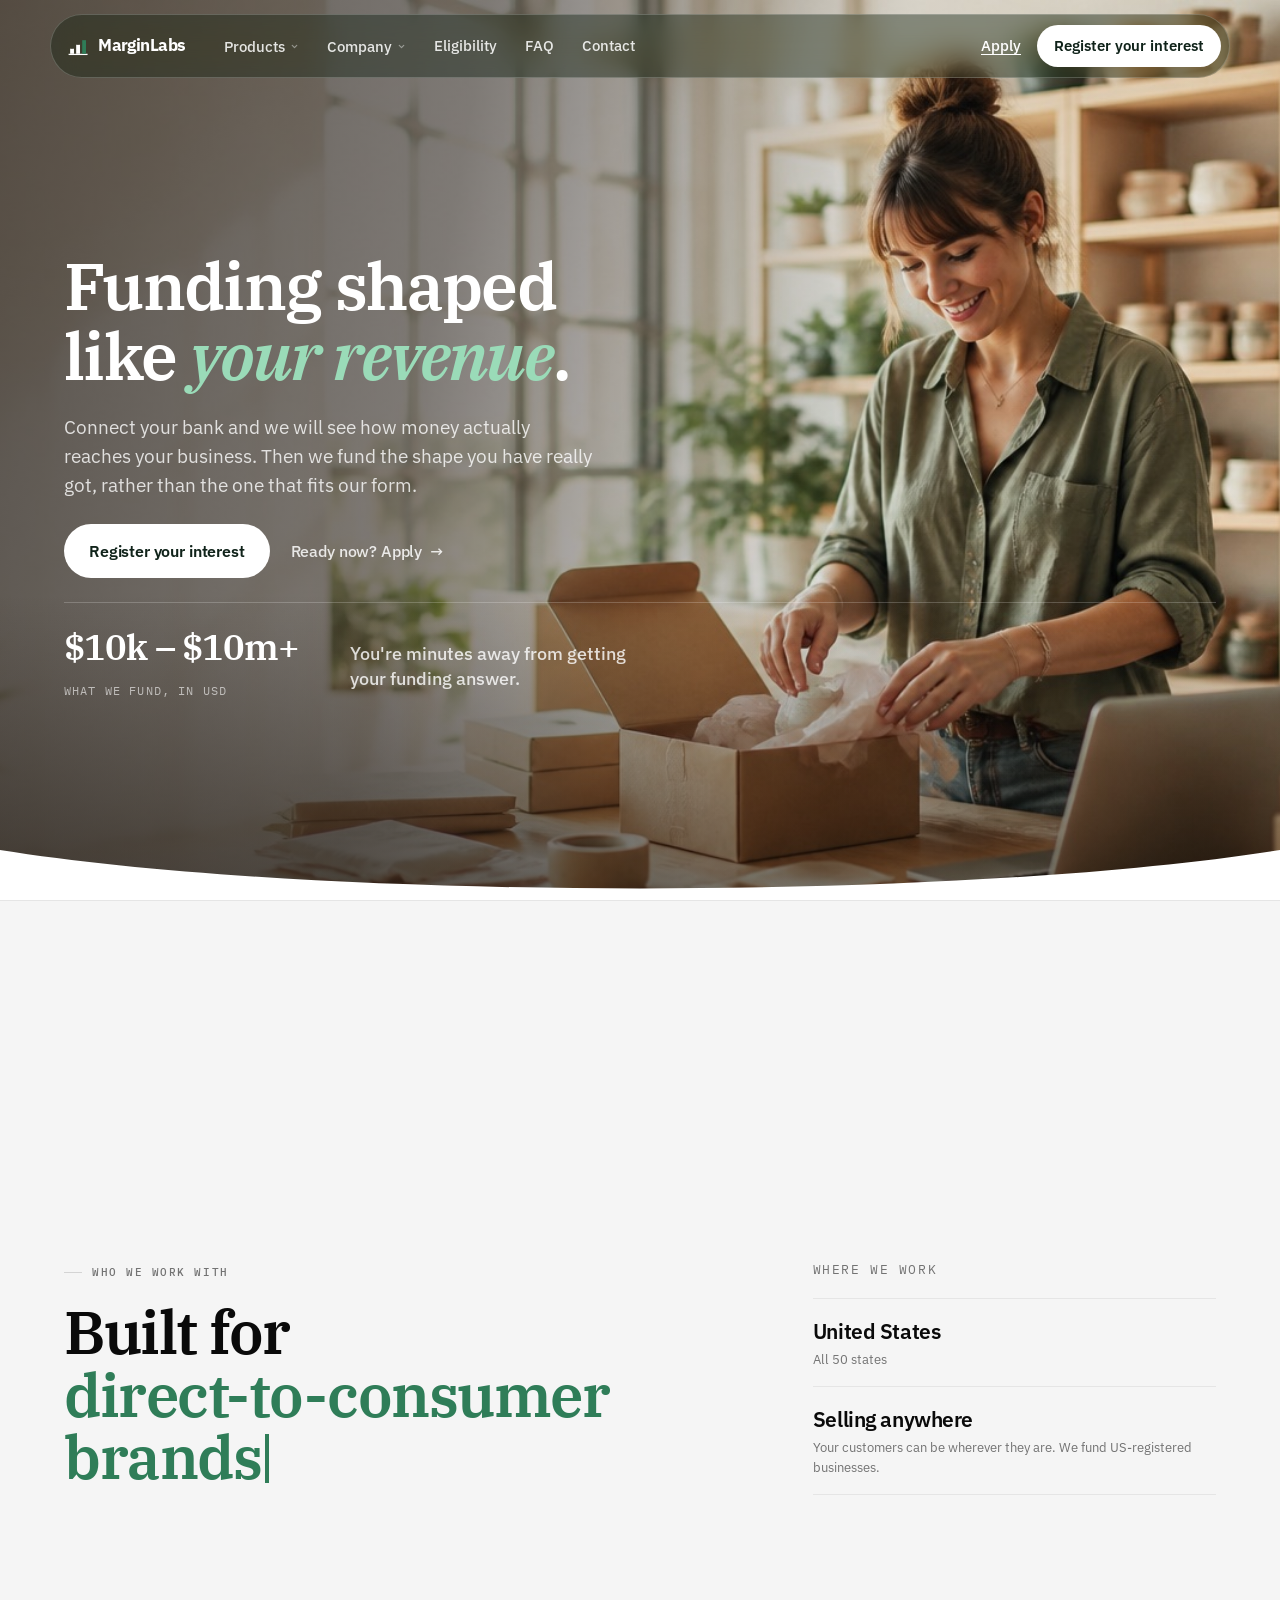
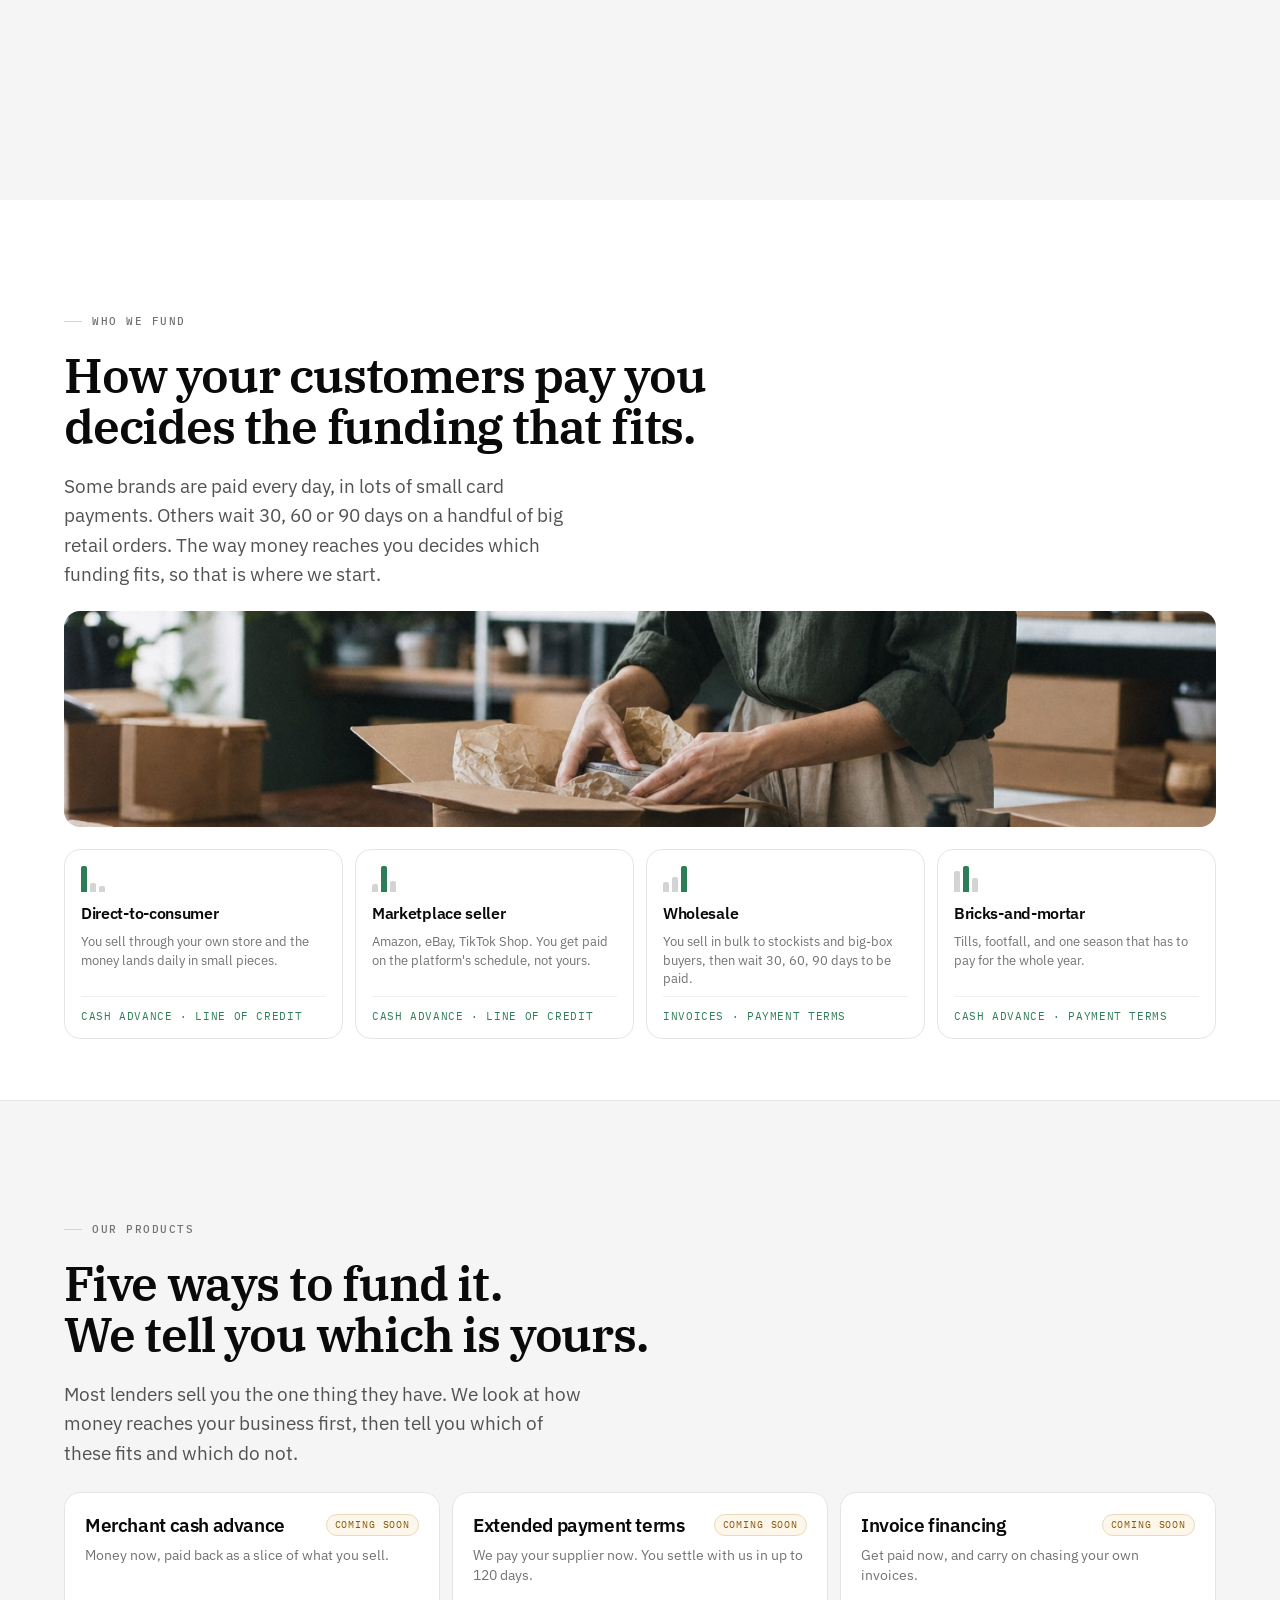
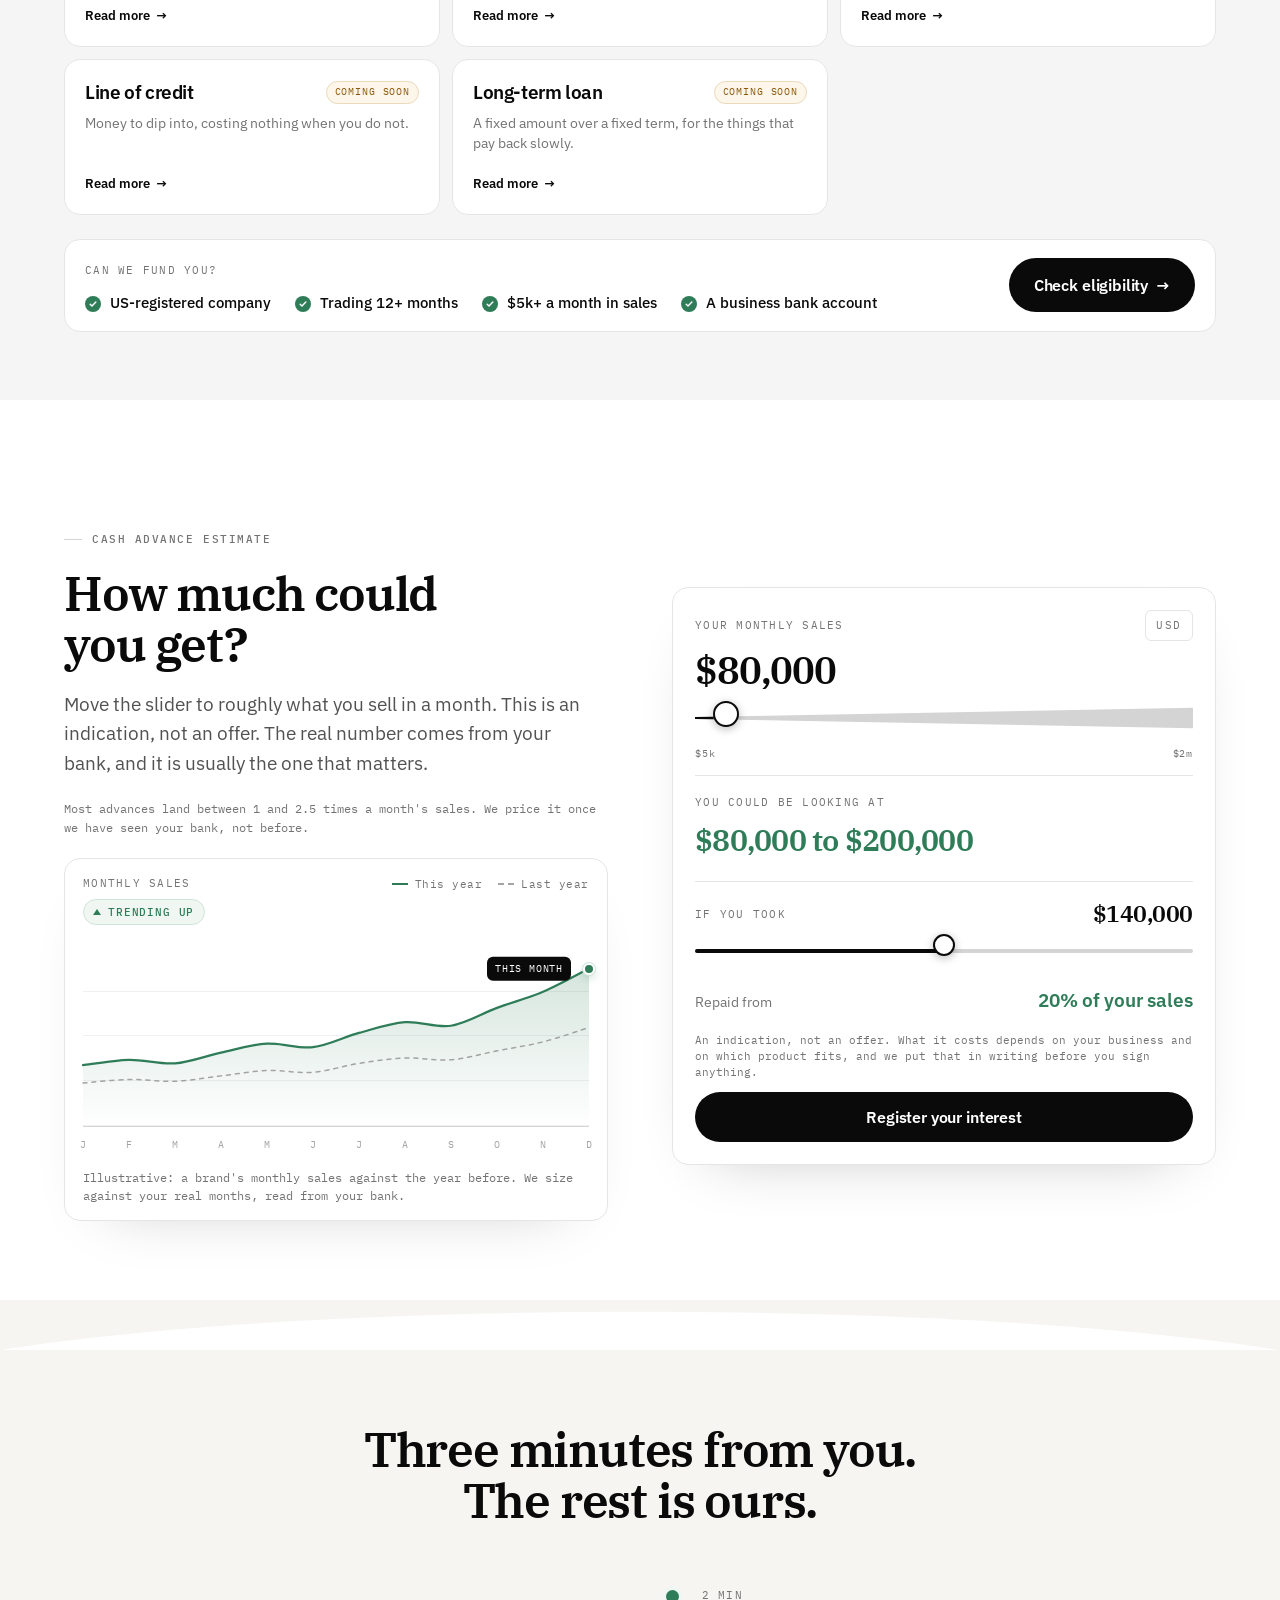
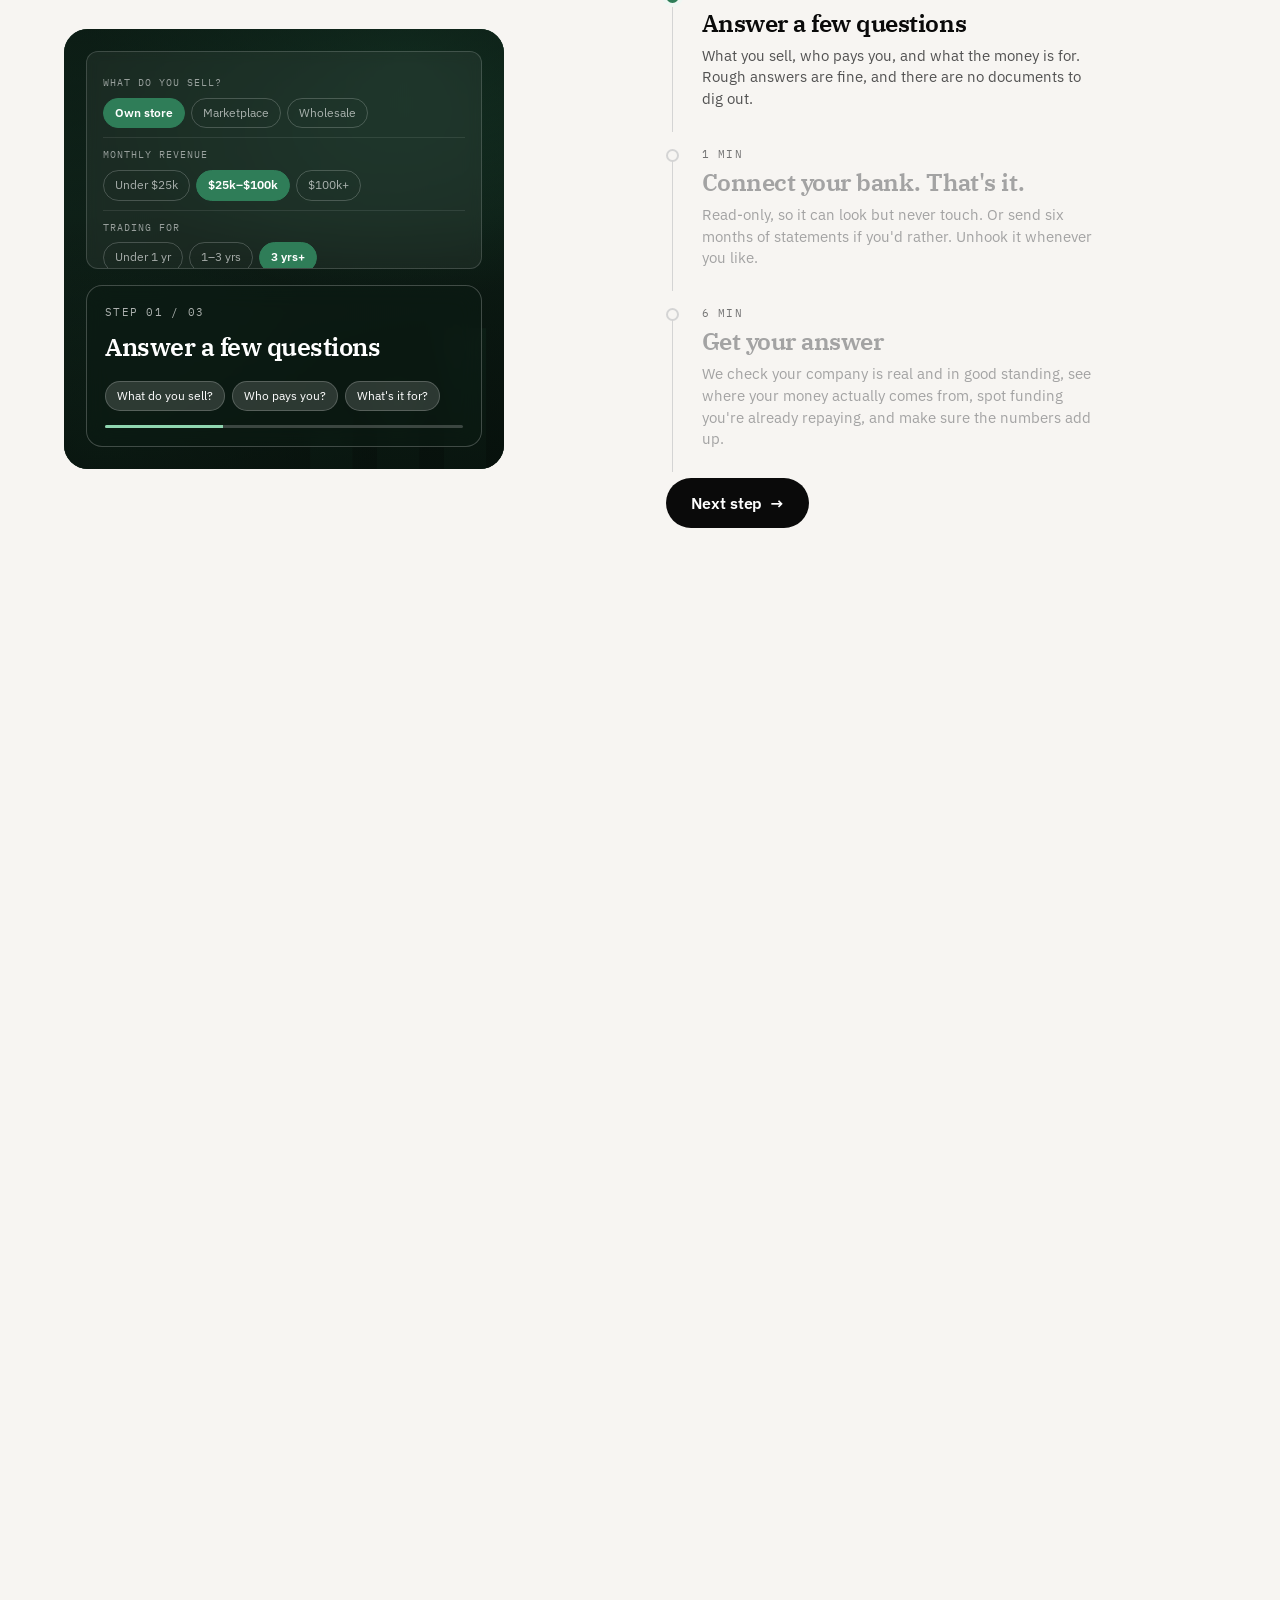
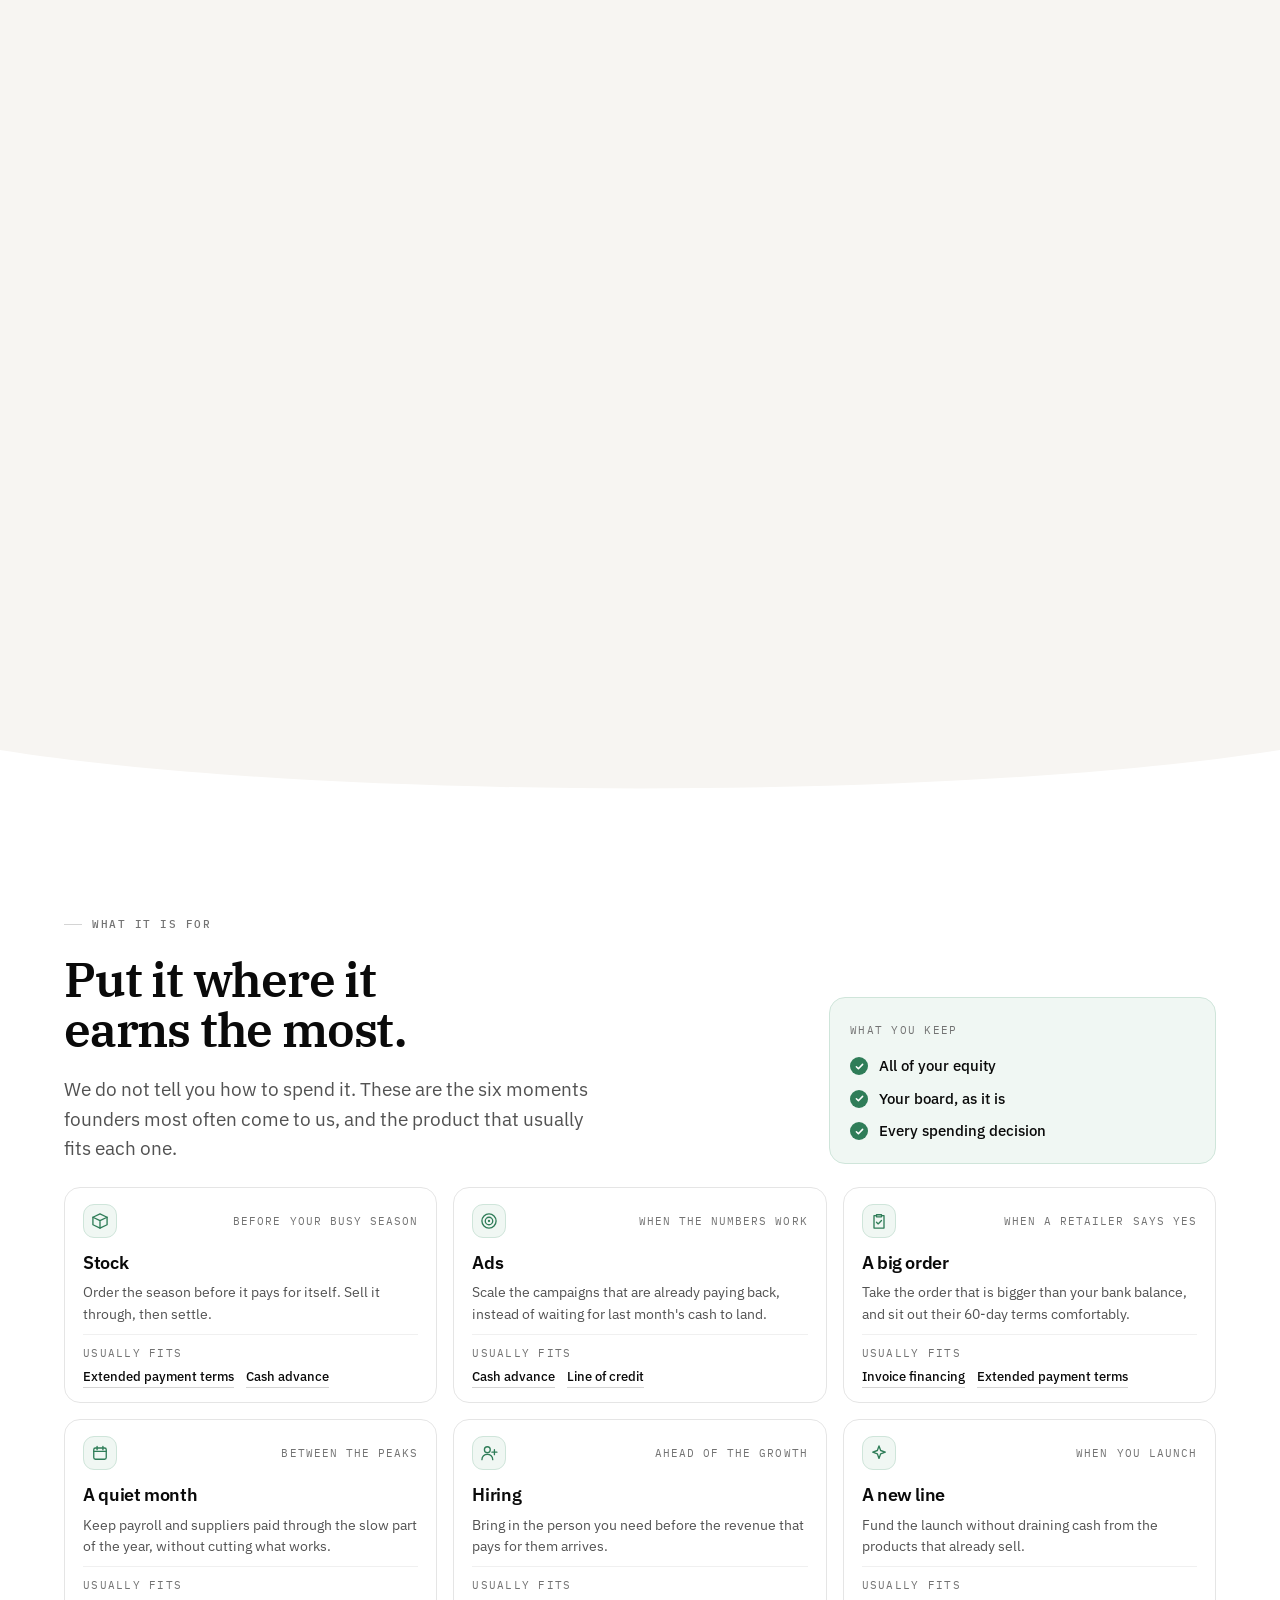
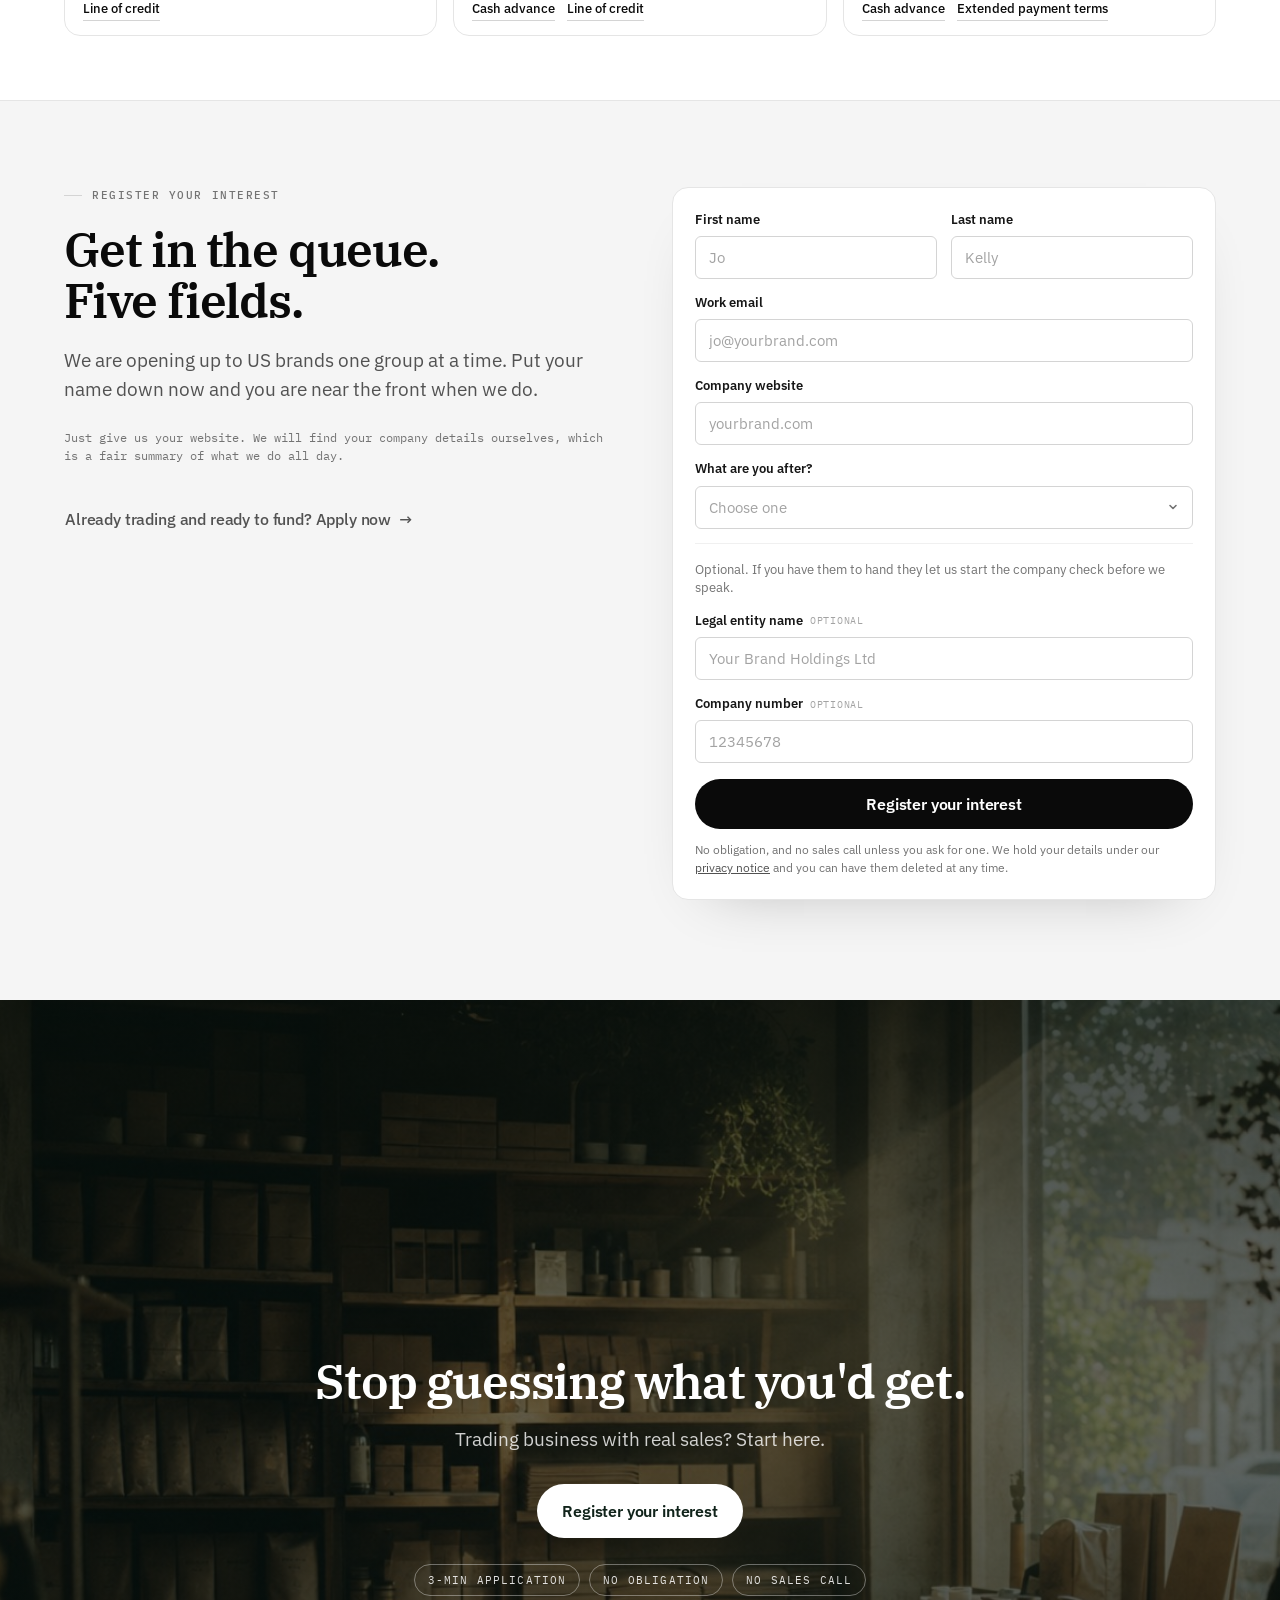
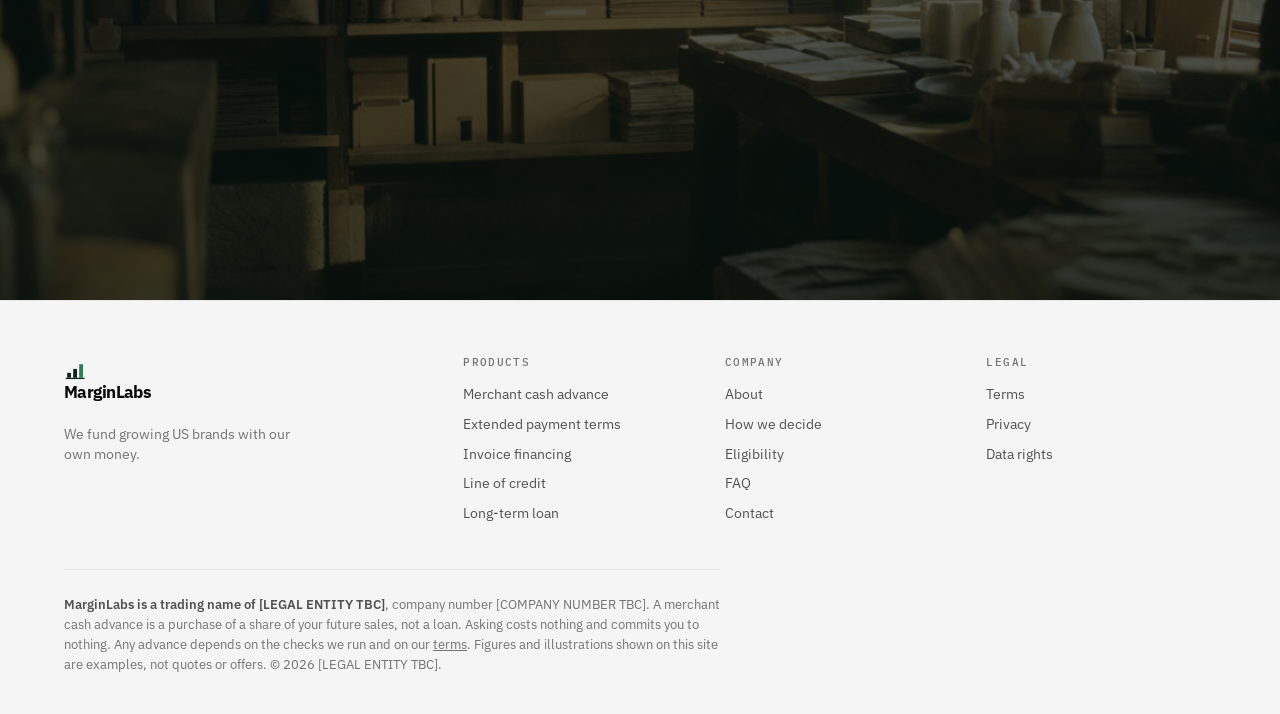
==== commit b0e4ece7: "Who we fund: lead with how your customers pay you The old line ("How you get paid decides what you n" ====
--- a/index.html
+++ b/index.html
@@ -109,11 +109,11 @@
 <section class="sec sec--tall" id="who">
   <div class="inner">
     <div class="eyebrow rev">Who we fund</div>
-    <h2 class="rev" style="--i:1">How you get paid<br />decides what you need.</h2>
+    <h2 class="rev" style="--i:1">How your customers pay you<br />decides the funding that fits.</h2>
     <p class="lede rev" style="--i:2;margin-top:20px">
-      A brand taking a thousand card payments a day needs something completely different from a
-      supplier waiting 90 days on four big orders. We work out which one you are before we
-      talk about money.
+      Some brands are paid every day, in lots of small card payments. Others wait 30, 60 or 90
+      days on a handful of big retail orders. The way money reaches you decides which funding
+      fits, so that is where we start.
     </p>
     <div class="photoband rev" style="--i:3;--img:url(assets/who.jpg)" role="img"
          aria-label="A founder packing an order at a workbench"></div>
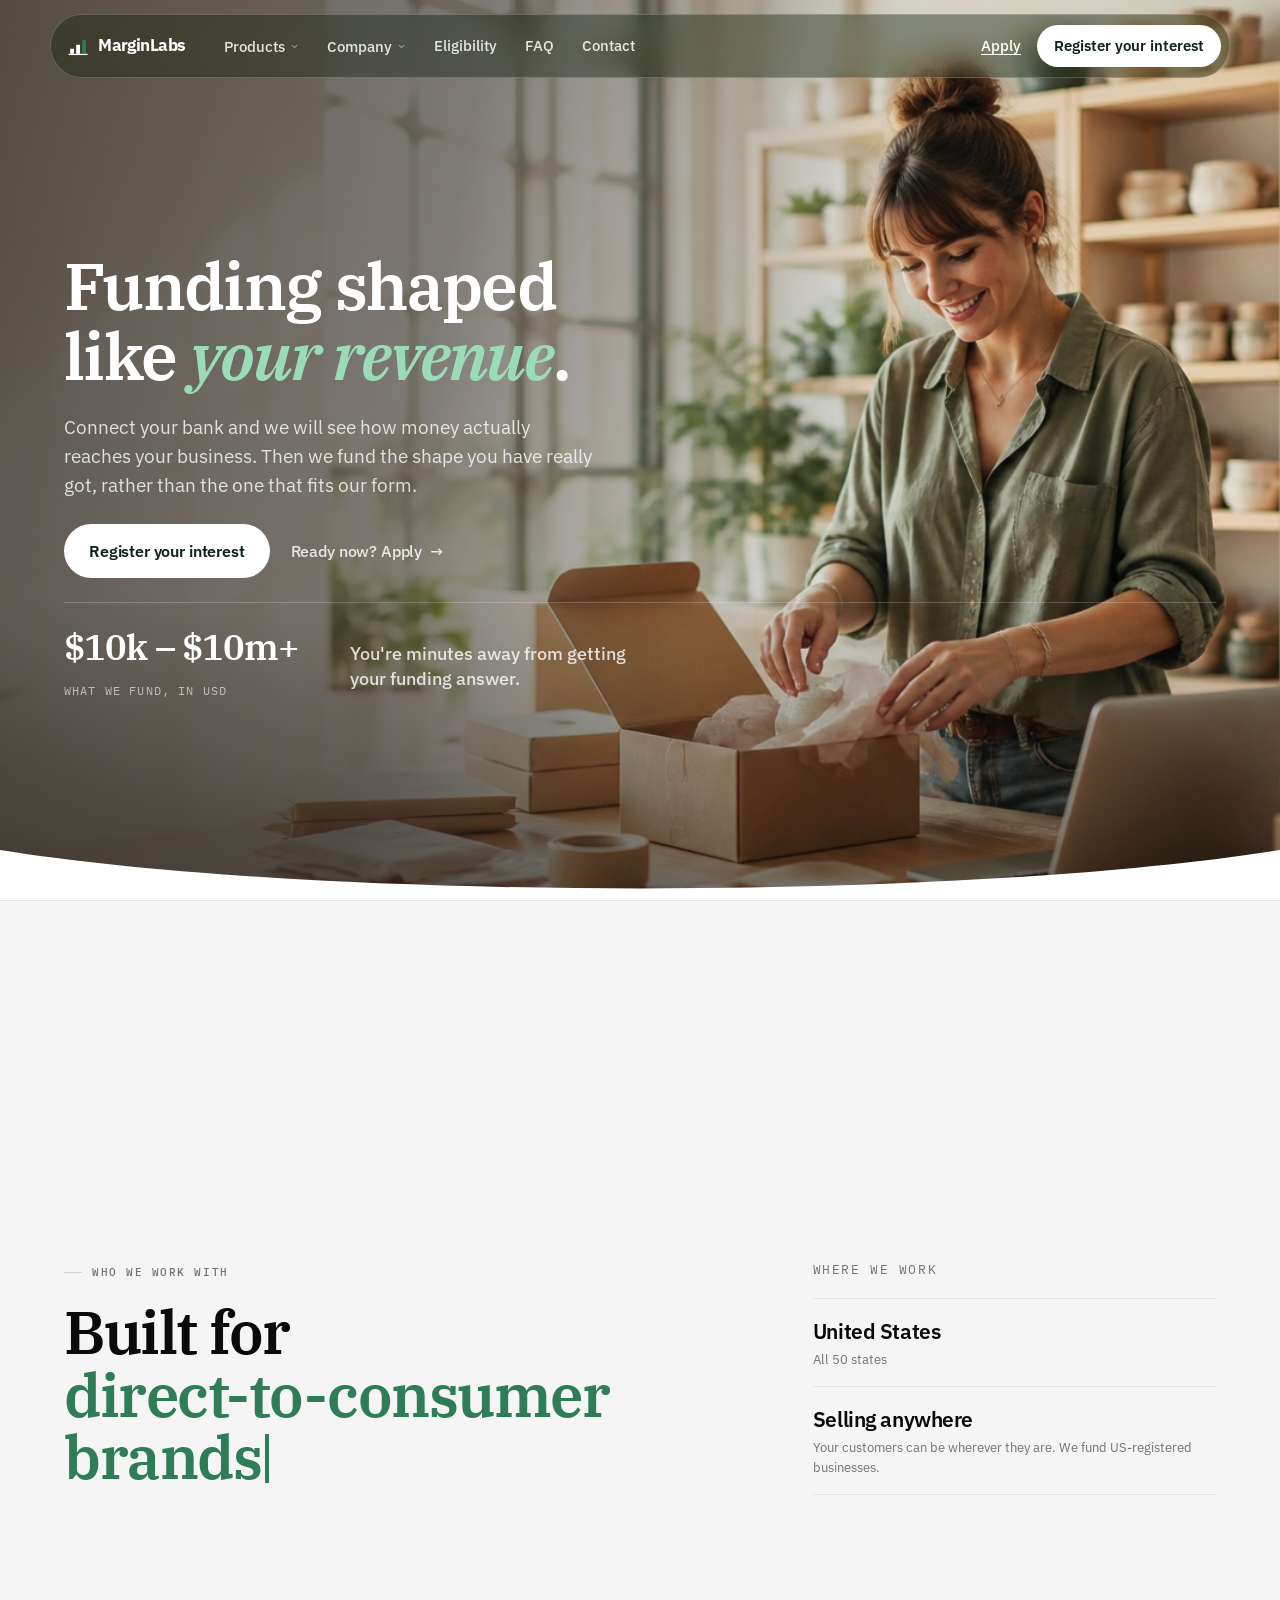
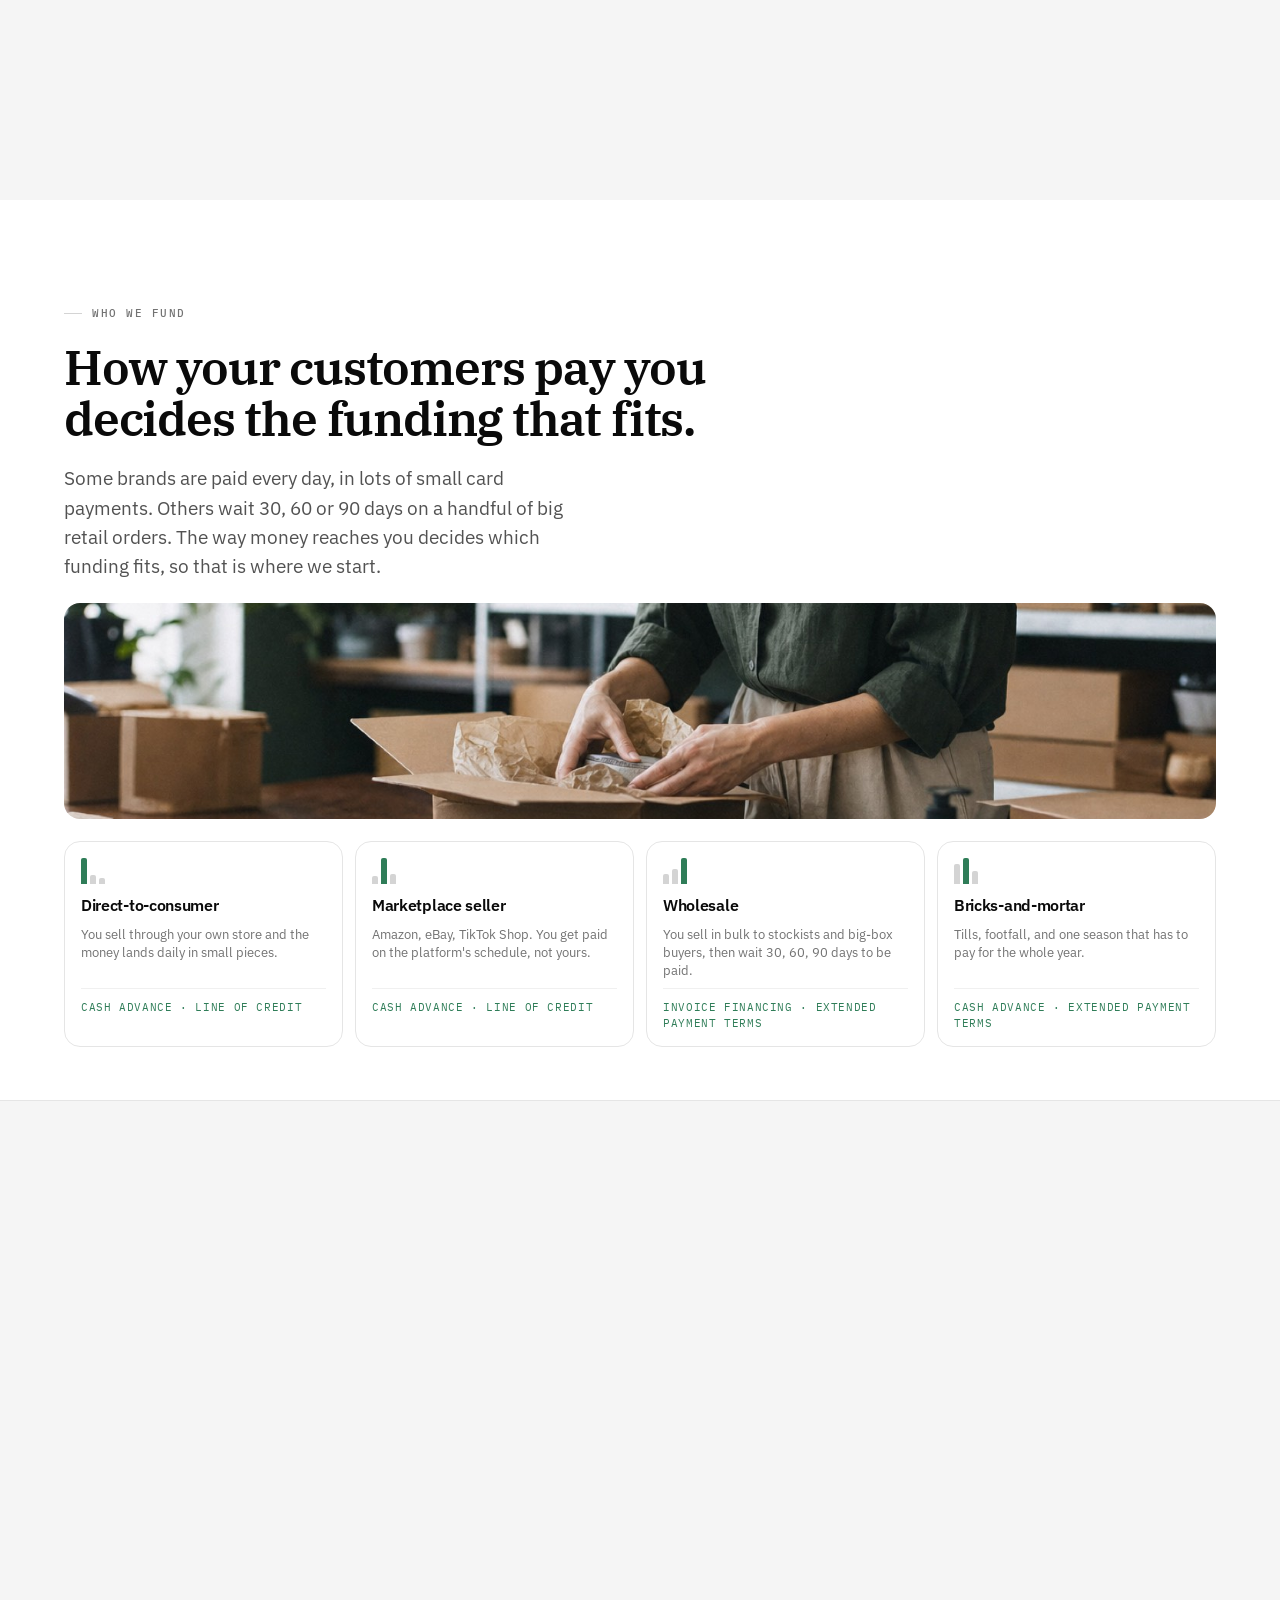
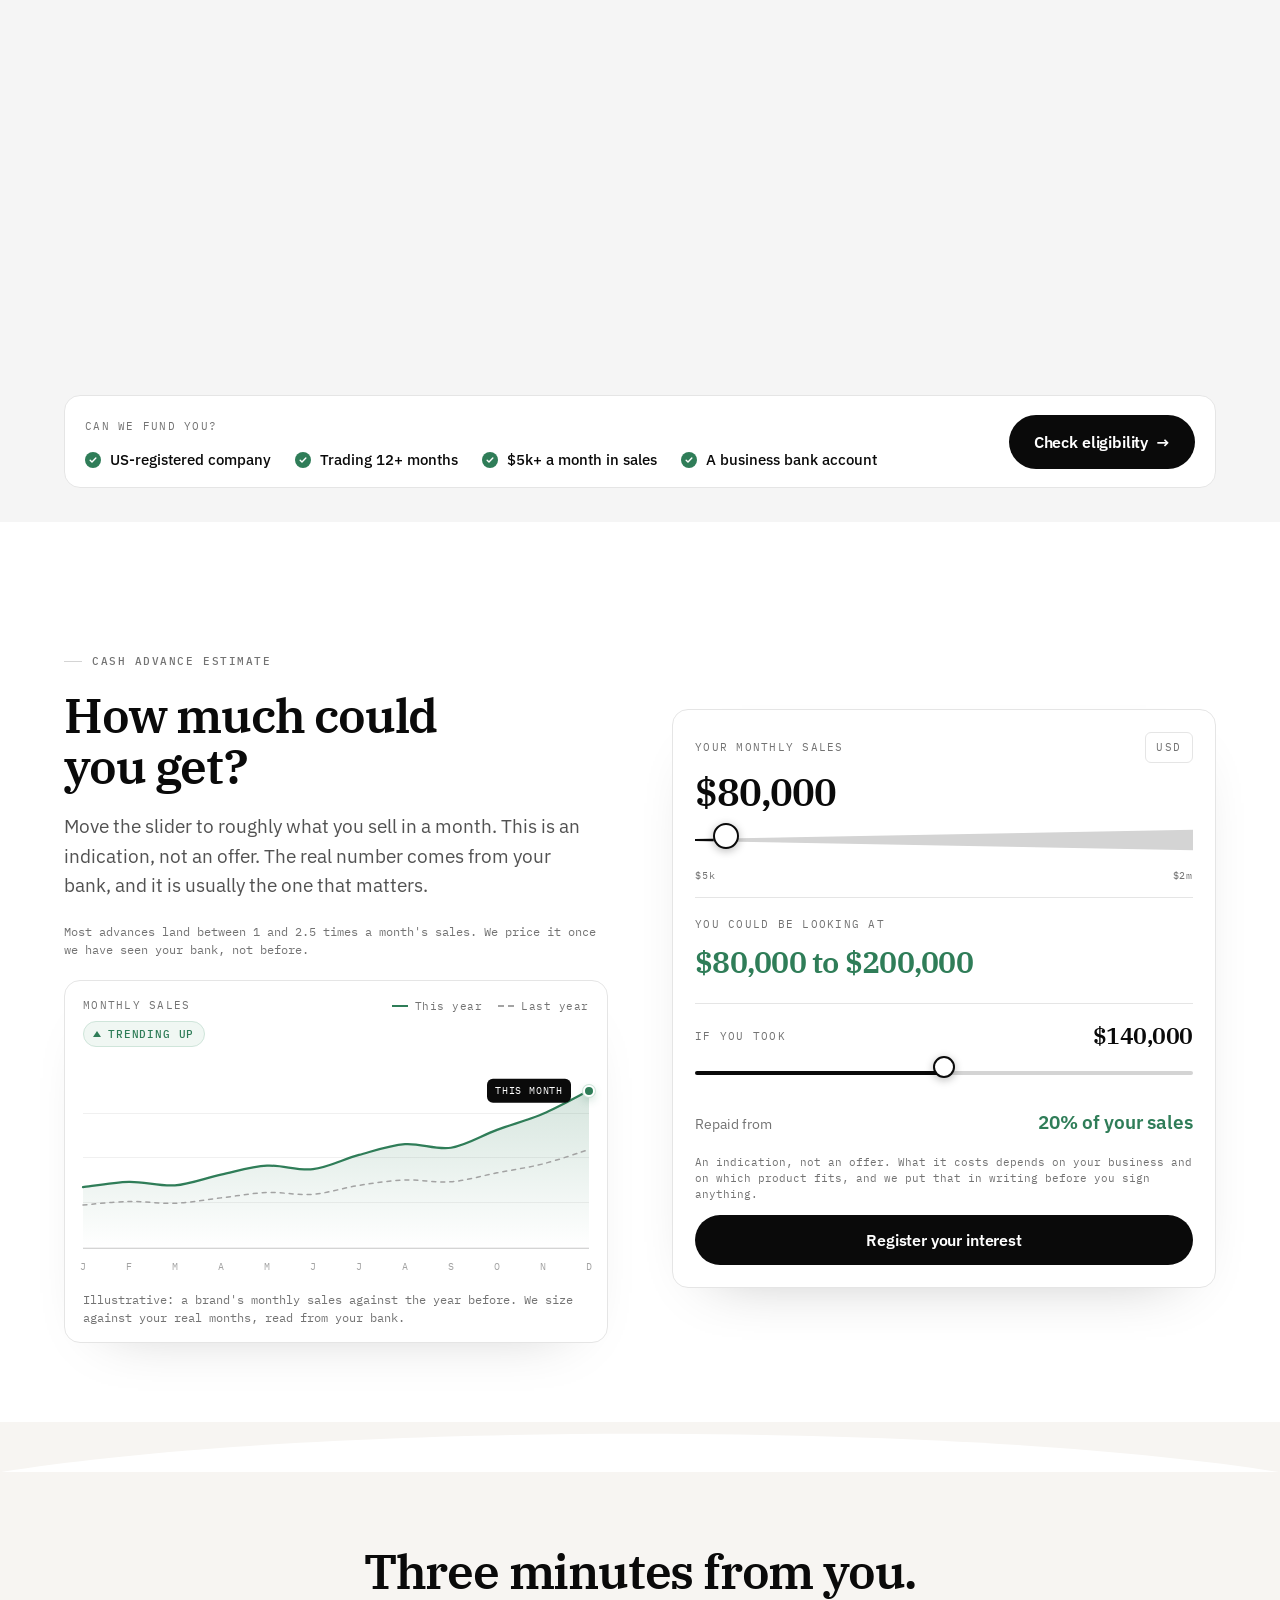
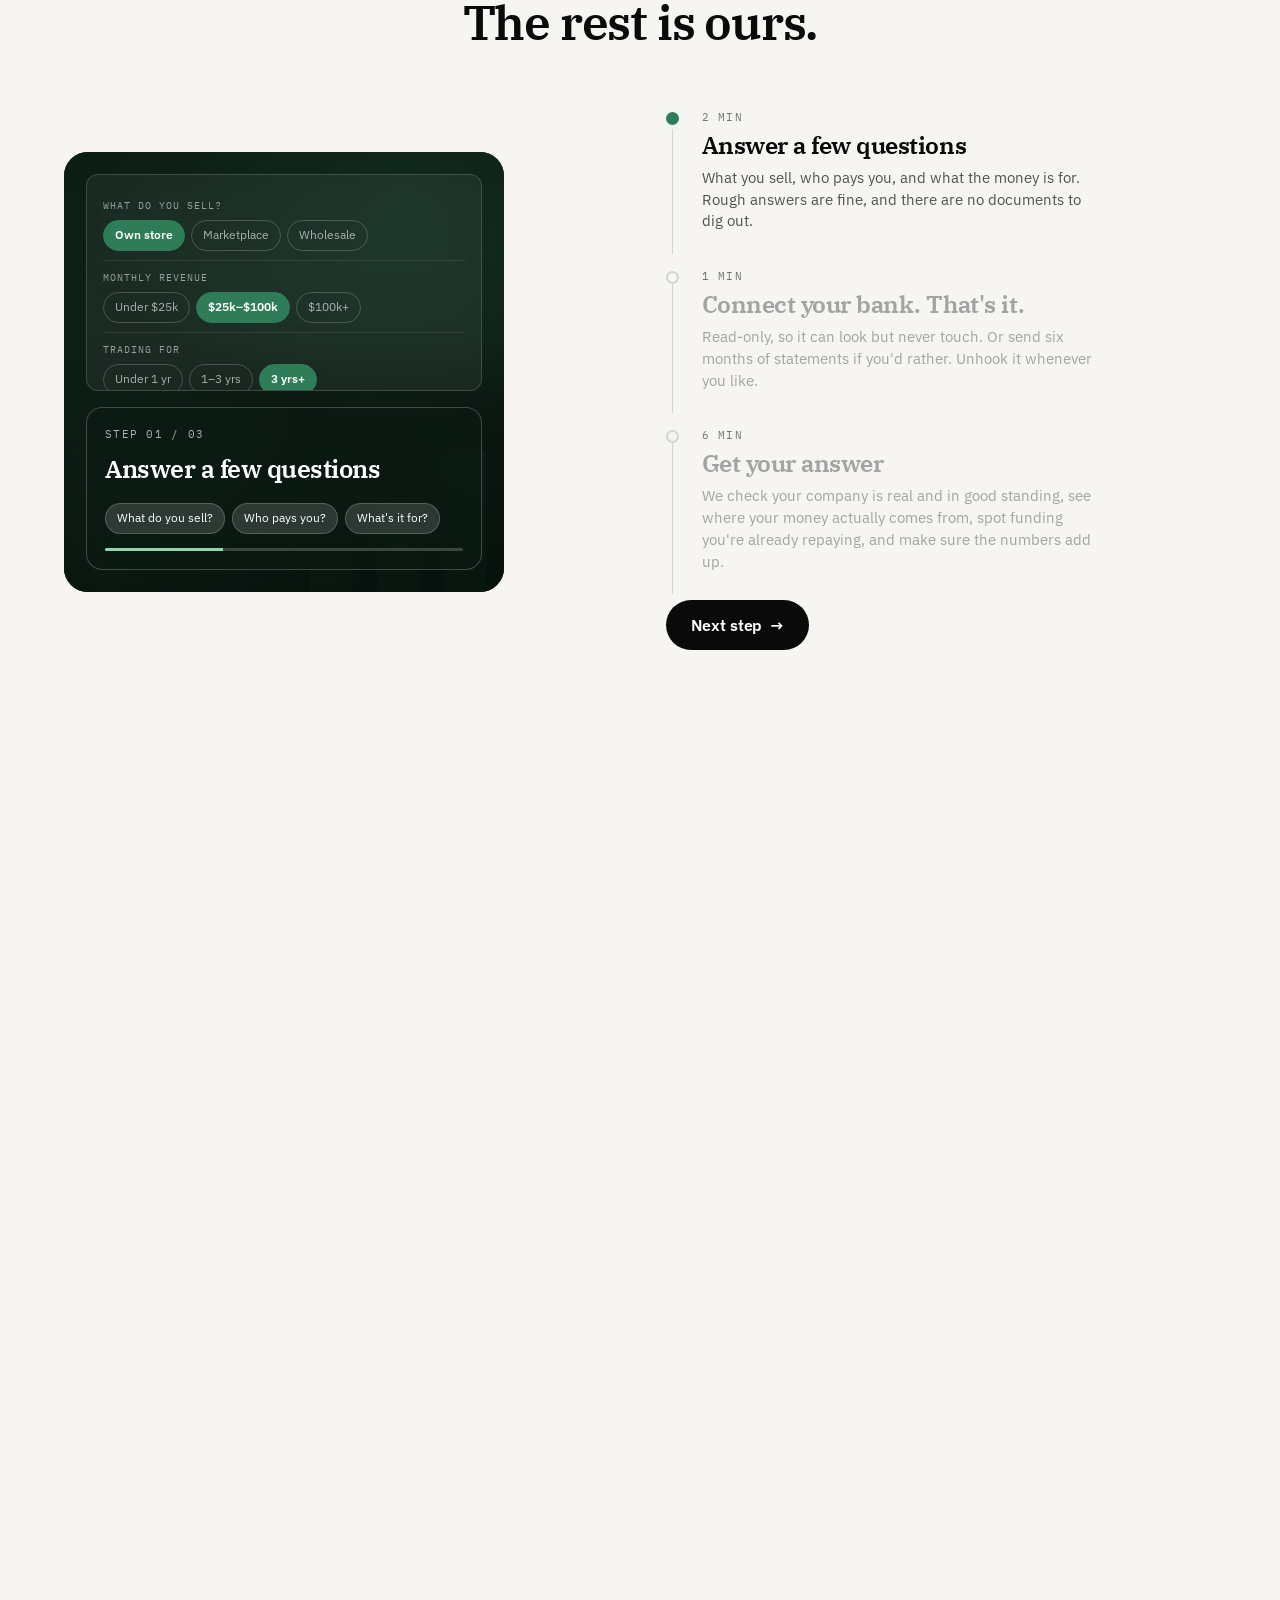
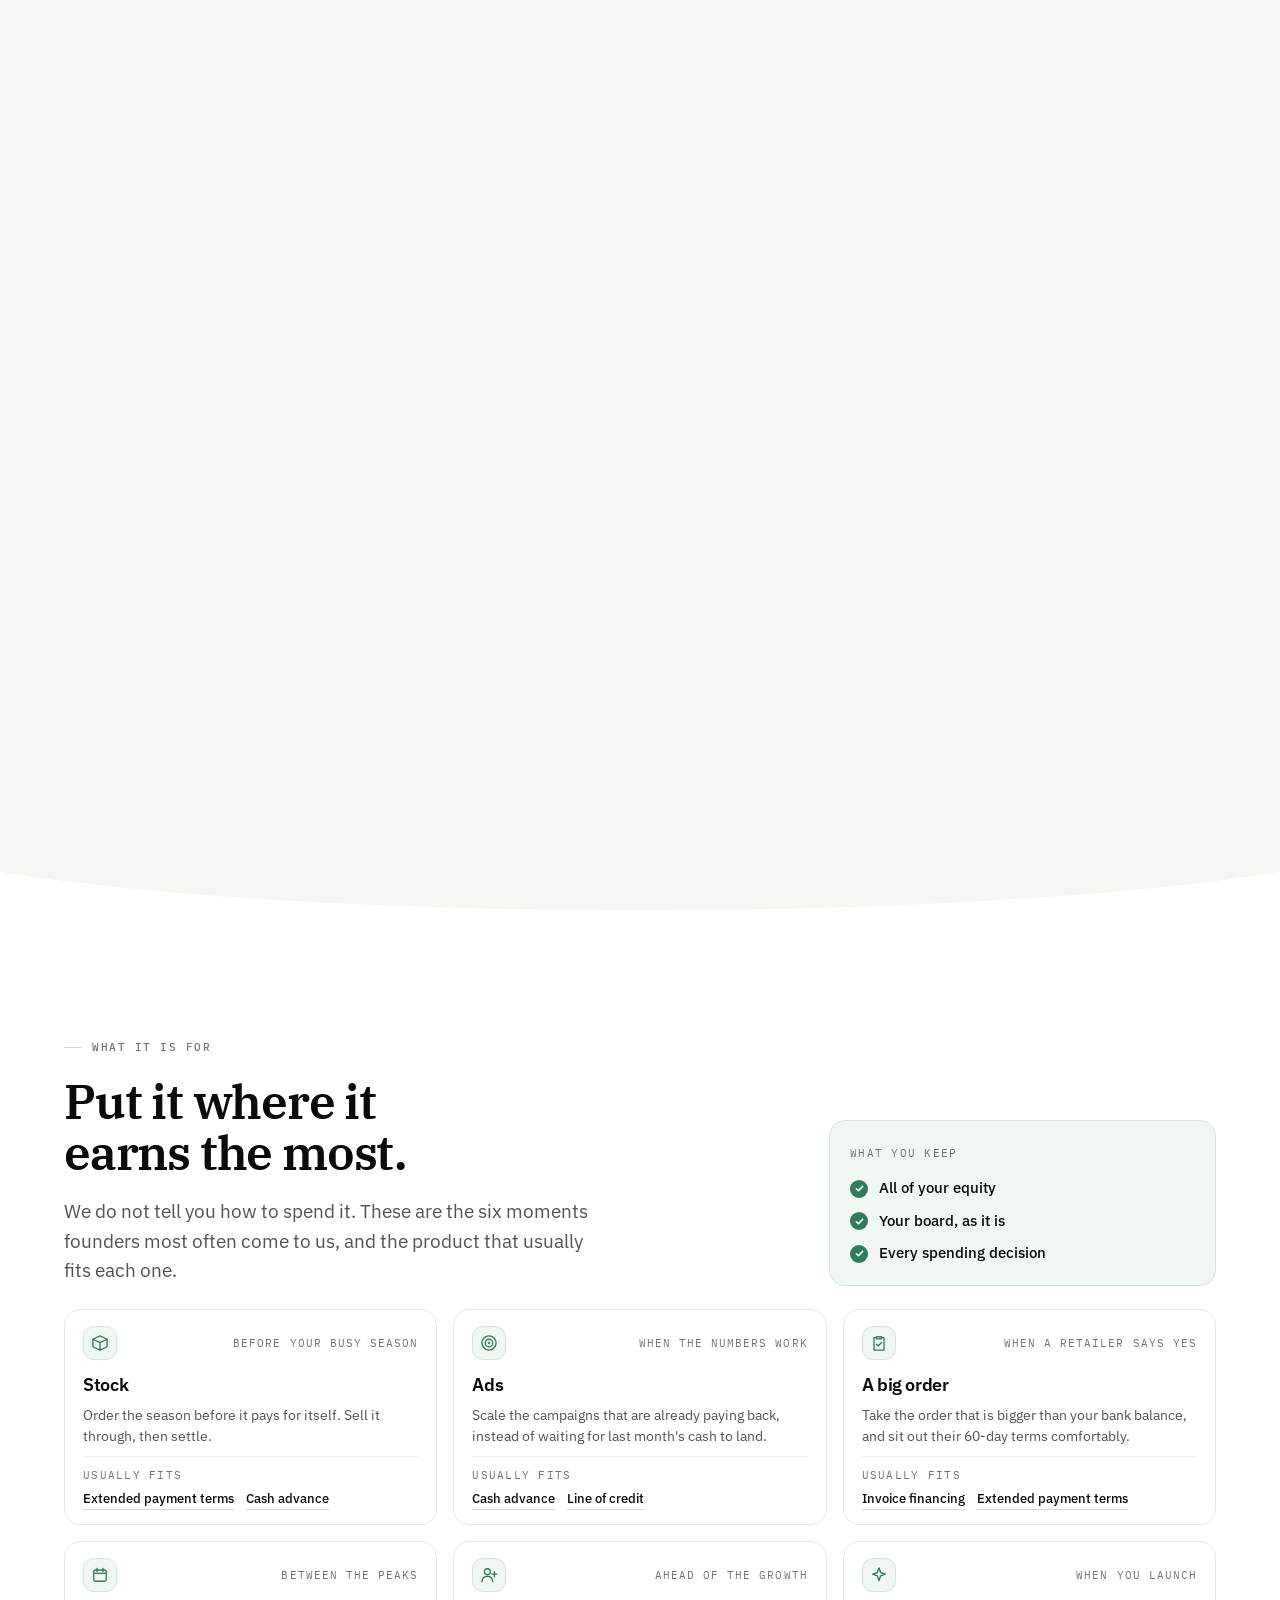
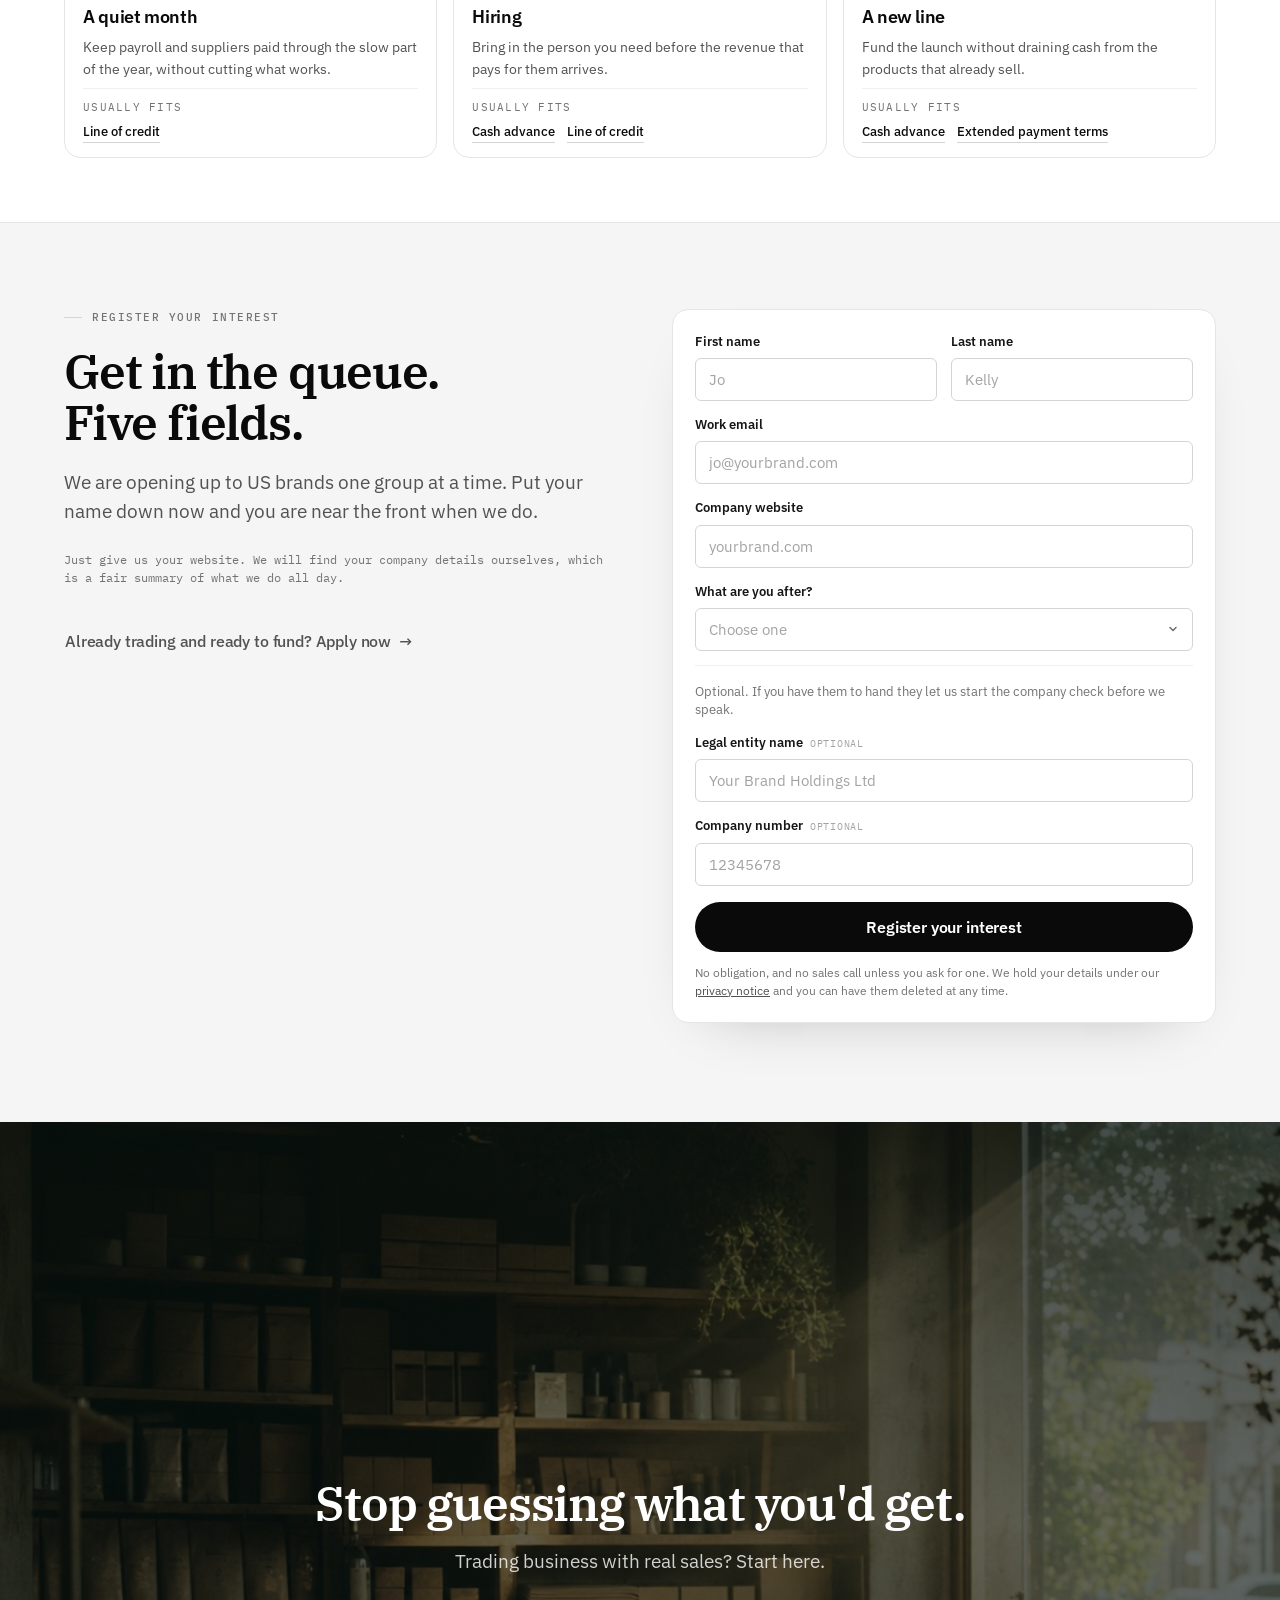
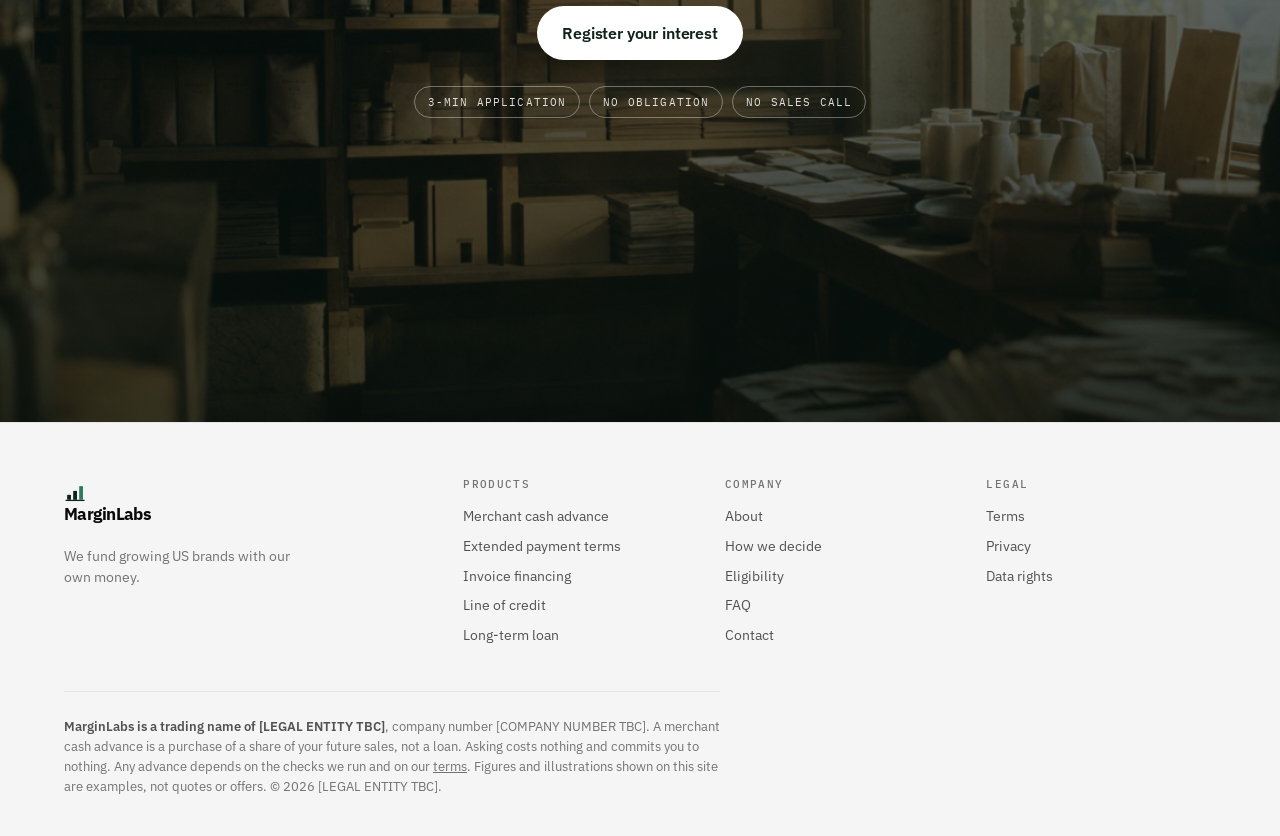
==== commit 33971935: "Products: every card says the same three things, in the same order Each product card now gives a one" ====
--- a/index.html
+++ b/index.html
@@ -122,28 +122,28 @@
         <div class="glyph"><i class="hi" style="height:100%"></i><i style="height:34%"></i><i style="height:22%"></i></div>
         <h3>Direct-to-consumer</h3>
         <p>You sell through your own store and the money lands daily in small pieces.</p>
-        <div class="fit">Cash advance · line of credit</div>
+        <div class="fit">Cash advance · Line of credit</div>
       </div>
 
       <div class="door rev" style="--i:4">
         <div class="glyph"><i style="height:30%"></i><i class="hi" style="height:100%"></i><i style="height:40%"></i></div>
         <h3>Marketplace seller</h3>
         <p>Amazon, eBay, TikTok Shop. You get paid on the platform's schedule, not yours.</p>
-        <div class="fit">Cash advance · line of credit</div>
+        <div class="fit">Cash advance · Line of credit</div>
       </div>
 
       <div class="door rev" style="--i:5">
         <div class="glyph"><i style="height:38%"></i><i style="height:56%"></i><i class="hi" style="height:100%"></i></div>
         <h3>Wholesale</h3>
         <p>You sell in bulk to stockists and big-box buyers, then wait 30, 60, 90 days to be paid.</p>
-        <div class="fit">Invoices · payment terms</div>
+        <div class="fit">Invoice financing · Extended payment terms</div>
       </div>
 
       <div class="door rev" style="--i:6">
         <div class="glyph"><i style="height:78%"></i><i class="hi" style="height:100%"></i><i style="height:52%"></i></div>
         <h3>Bricks-and-mortar</h3>
         <p>Tills, footfall, and one season that has to pay for the whole year.</p>
-        <div class="fit">Cash advance · payment terms</div>
+        <div class="fit">Cash advance · Extended payment terms</div>
       </div></div>
   </div>
 </section>
@@ -152,39 +152,59 @@
 <section class="sec sec--tall sec--sunk sec--edge" id="products">
   <div class="inner">
     <div class="eyebrow rev">Our products</div>
-    <h2 class="rev" style="--i:1">Five ways to fund it.<br />We tell you which is yours.</h2>
+    <h2 class="rev" style="--i:1">Five ways to fund your brand.<br />We'll match you to the right one.</h2>
     <p class="lede rev" style="--i:2;margin-top:20px">
-      Most lenders sell you the one thing they have. We look at how money reaches your business
-      first, then tell you which of these fits and which do not.
+      Each one suits a different way of getting paid. Tell us how money reaches your business
+      and we will tell you which fits, and which do not.
     </p>
     <div class="g3 mt-lg">
       <a class="tile rev" style="--i:3" href="products/merchant-cash-advance">
         <div class="top"><h3>Merchant cash advance</h3><span class="chip chip--soon">Coming soon</span></div>
-        <p>Money now, paid back as a slice of what you sell.</p>
+        <p class="tlede">Cash now, paid back as a share of your sales.</p>
+        <dl class="tfacts">
+          <div><dt>Best for</dt><dd>Brands with daily card or marketplace sales</dd></div>
+          <div><dt>How you repay</dt><dd>A set share of sales, so a slow week costs less</dd></div>
+        </dl>
         <div class="go">Read more <span class="arrow">&rarr;</span></div>
       </a>
 
       <a class="tile rev" style="--i:4" href="products/extended-payment-terms">
         <div class="top"><h3>Extended payment terms</h3><span class="chip chip--soon">Coming soon</span></div>
-        <p>We pay your supplier now. You settle with us in up to 120 days.</p>
+        <p class="tlede">We pay your supplier today. You pay us back up to 120 days later.</p>
+        <dl class="tfacts">
+          <div><dt>Best for</dt><dd>Stock you pay for months before it sells</dd></div>
+          <div><dt>How you repay</dt><dd>One agreed payment, on a date fixed up front</dd></div>
+        </dl>
         <div class="go">Read more <span class="arrow">&rarr;</span></div>
       </a>
 
       <a class="tile rev" style="--i:5" href="products/invoice-financing">
         <div class="top"><h3>Invoice financing</h3><span class="chip chip--soon">Coming soon</span></div>
-        <p>Get paid now, and carry on chasing your own invoices.</p>
+        <p class="tlede">Cash now for invoices your stockists have not paid yet.</p>
+        <dl class="tfacts">
+          <div><dt>Best for</dt><dd>Wholesale brands waiting 30 to 90 days to be paid</dd></div>
+          <div><dt>How you repay</dt><dd>When your customer pays the invoice</dd></div>
+        </dl>
         <div class="go">Read more <span class="arrow">&rarr;</span></div>
       </a>
 
       <a class="tile rev" style="--i:6" href="products/line-of-credit">
         <div class="top"><h3>Line of credit</h3><span class="chip chip--soon">Coming soon</span></div>
-        <p>Money to dip into, costing nothing when you do not.</p>
+        <p class="tlede">A credit limit you draw on only when you need it.</p>
+        <dl class="tfacts">
+          <div><dt>Best for</dt><dd>Cash gaps that come and go through the year</dd></div>
+          <div><dt>How you repay</dt><dd>As you go. What you repay, you can draw again</dd></div>
+        </dl>
         <div class="go">Read more <span class="arrow">&rarr;</span></div>
       </a>
 
       <a class="tile rev" style="--i:7" href="products/long-term-loan">
         <div class="top"><h3>Long-term loan</h3><span class="chip chip--soon">Coming soon</span></div>
-        <p>A fixed amount over a fixed term, for the things that pay back slowly.</p>
+        <p class="tlede">A fixed amount, repaid on a set schedule over a longer term.</p>
+        <dl class="tfacts">
+          <div><dt>Best for</dt><dd>Big one-off costs: equipment, a fit-out, a new site</dd></div>
+          <div><dt>How you repay</dt><dd>Fixed repayments, the same every month</dd></div>
+        </dl>
         <div class="go">Read more <span class="arrow">&rarr;</span></div>
       </a></div>
     <div class="eligstrip rev mt-lg">
--- a/site.css
+++ b/site.css
@@ -361,6 +361,16 @@
 .tile:hover{border-color:var(--line-strong); transform:translateY(-3px); box-shadow:0 14px 34px -22px rgba(10,10,10,.26)}
 .tile .top{display:flex; align-items:center; justify-content:space-between; gap:10px}
 .tile p{font-size:13.5px; line-height:1.45; color:var(--muted)}
+/* Landing product cards: every card says the same three things in the same
+   order, so a founder can compare them: what it is, who it suits, how it
+   is paid back. */
+.tile .tlede{font-size:14.5px; line-height:1.45; color:var(--body)}
+.tfacts{margin:4px 0 0; padding-top:12px; border-top:1px solid var(--line-soft); display:grid; gap:8px}
+.tfacts div{display:grid; grid-template-columns:104px 1fr; gap:10px; align-items:baseline}
+.tfacts dt{font-family:var(--mono); font-size:10px; letter-spacing:.1em; text-transform:uppercase; color:var(--muted)}
+.tfacts dd{margin:0; font-size:13.5px; line-height:1.45; color:var(--ink)}
+html.snapping #products .tile{padding:16px 18px; gap:7px}
+html.snapping .tfacts{padding-top:9px; gap:5px}
 .tile .go{margin-top:auto; padding-top:12px; font-size:13px; font-weight:600; color:var(--ink); display:flex; align-items:center; gap:6px}
 
 /* =====================================================================
@@ -468,6 +478,9 @@
 .door p{font-size:13px; line-height:1.45; color:var(--muted)}
 .door .fit{margin-top:auto; padding-top:11px; border-top:1px solid var(--line-soft);
            font-family:var(--mono); font-size:10.5px; letter-spacing:.06em; text-transform:uppercase; color:var(--signal)}
+/* Full product names wrap to two lines on some cards. Reserve two lines on
+   every card in the four-across row so their dividers line up. */
+@media (min-width:900px){.door .fit{line-height:1.5; min-height:calc(3em + 12px)}}
 
 /* =====================================================================
    STEP SEQUENCE — image card with a glass overlay, plus a dot rail
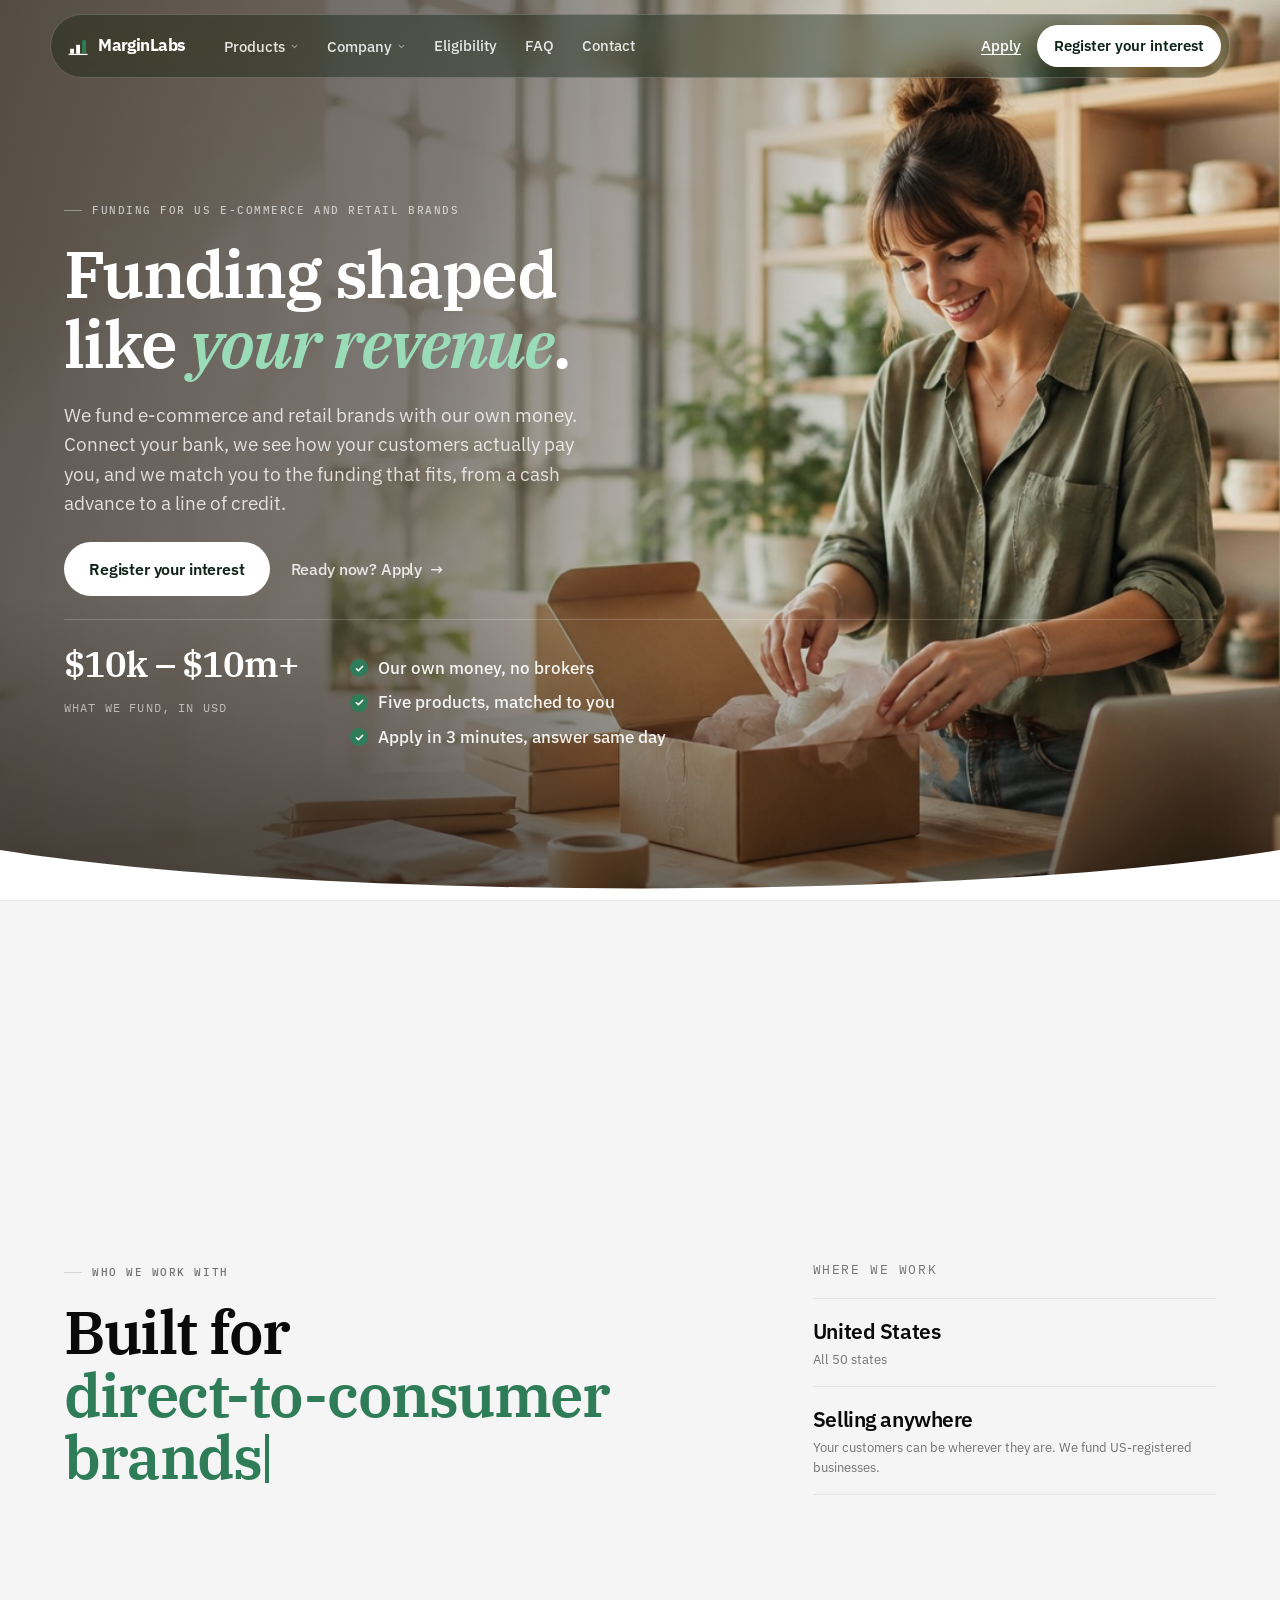
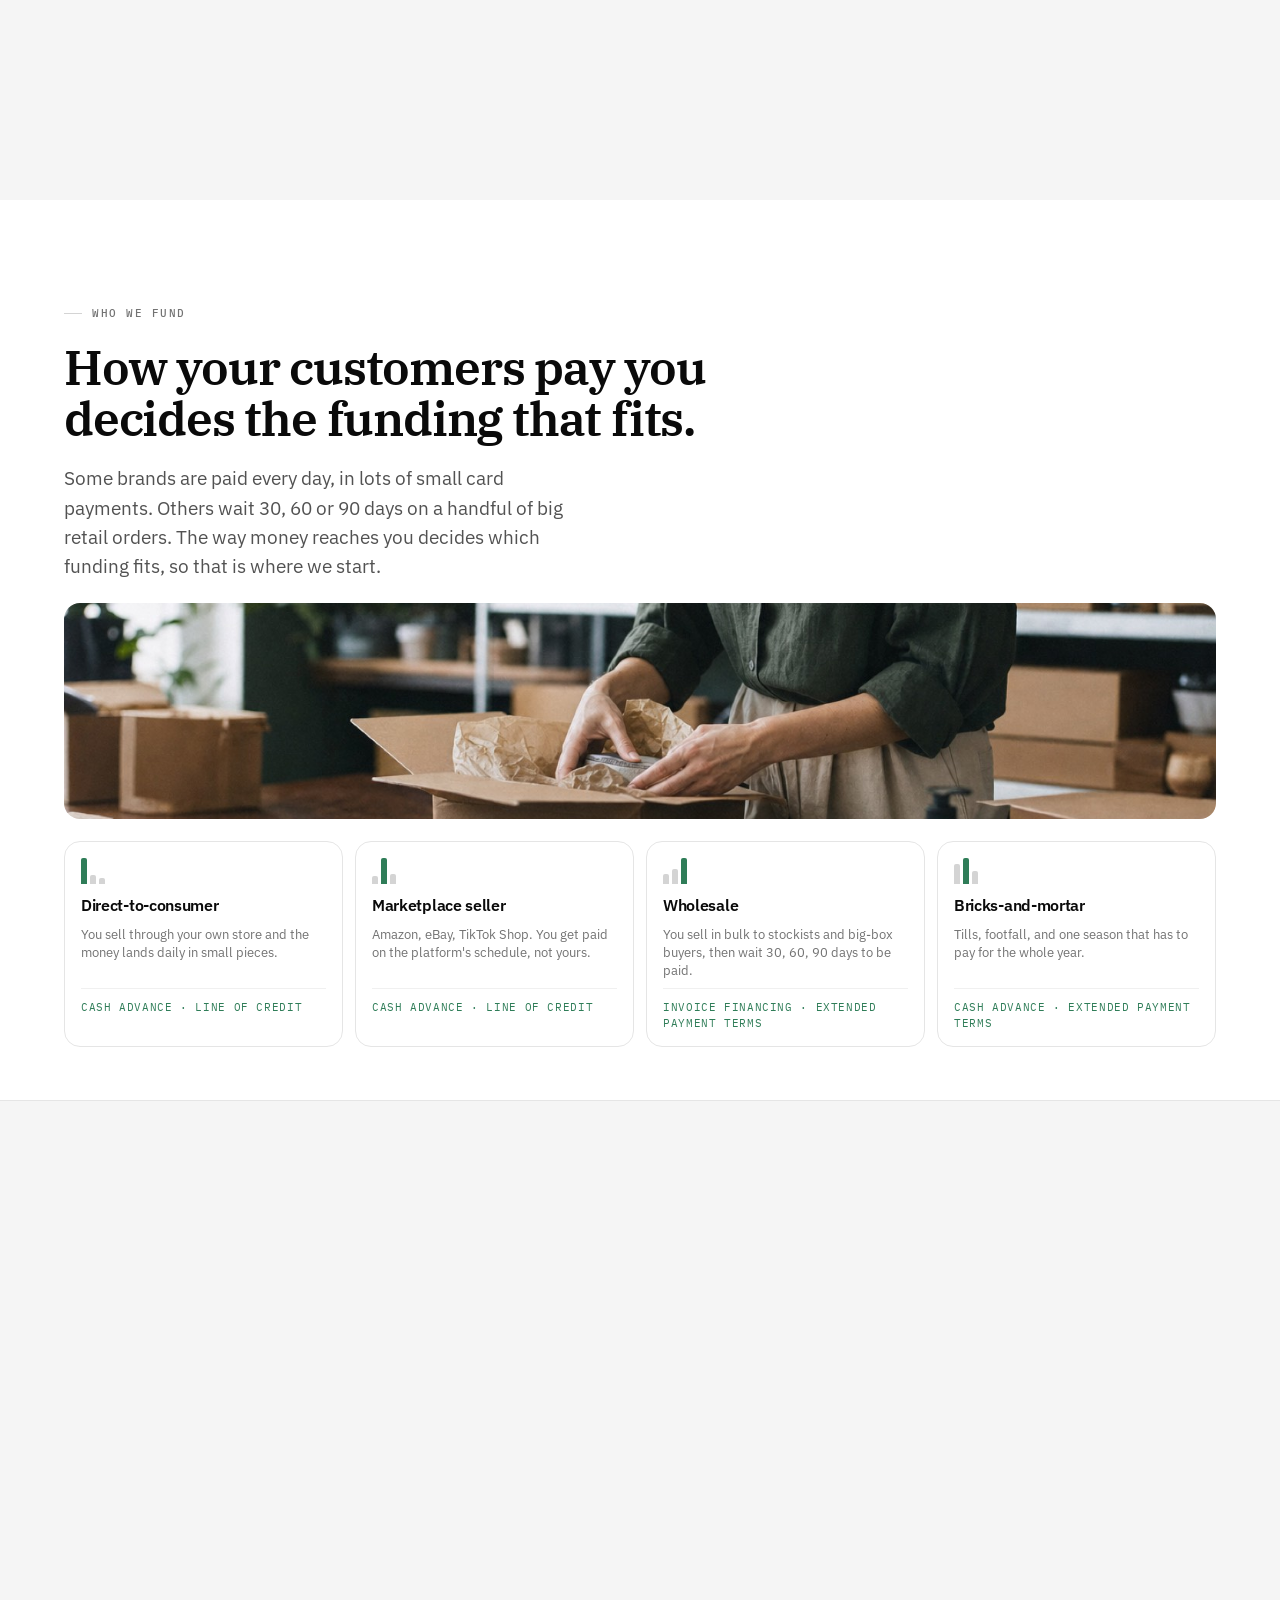
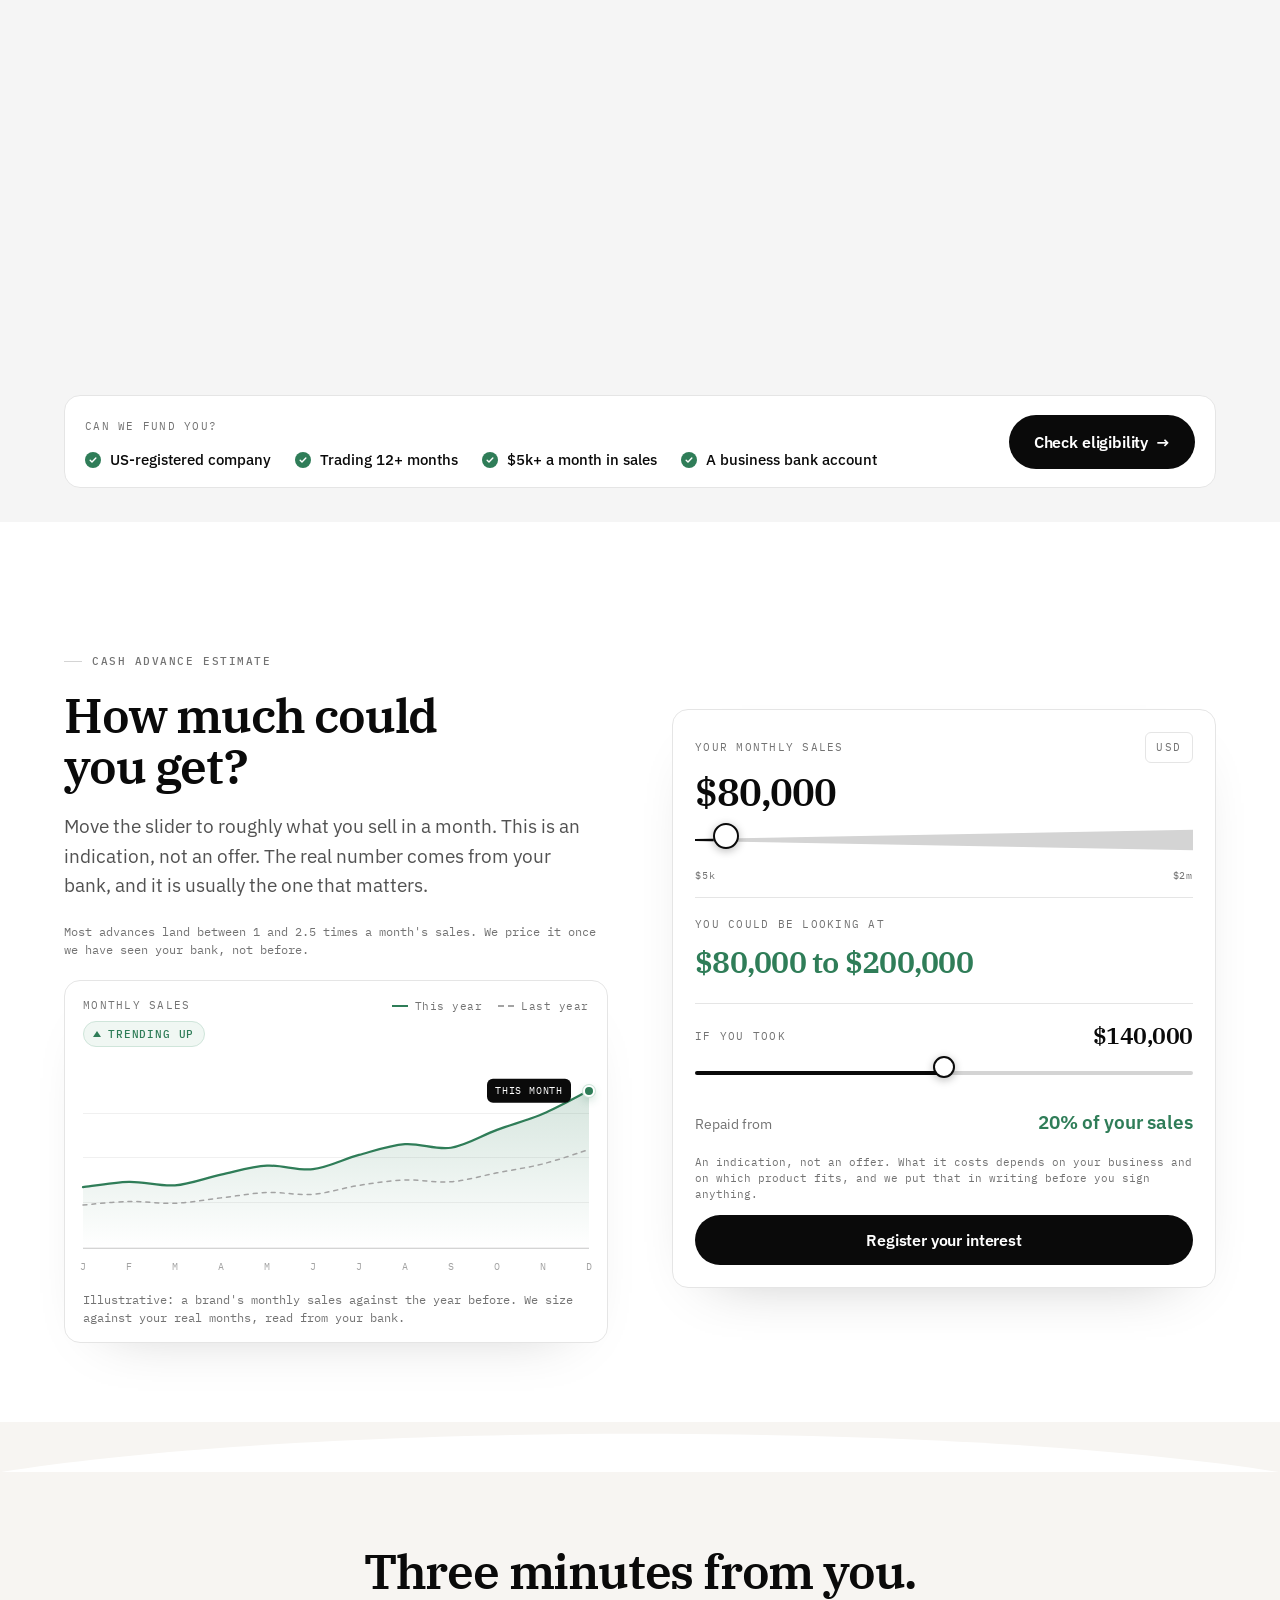
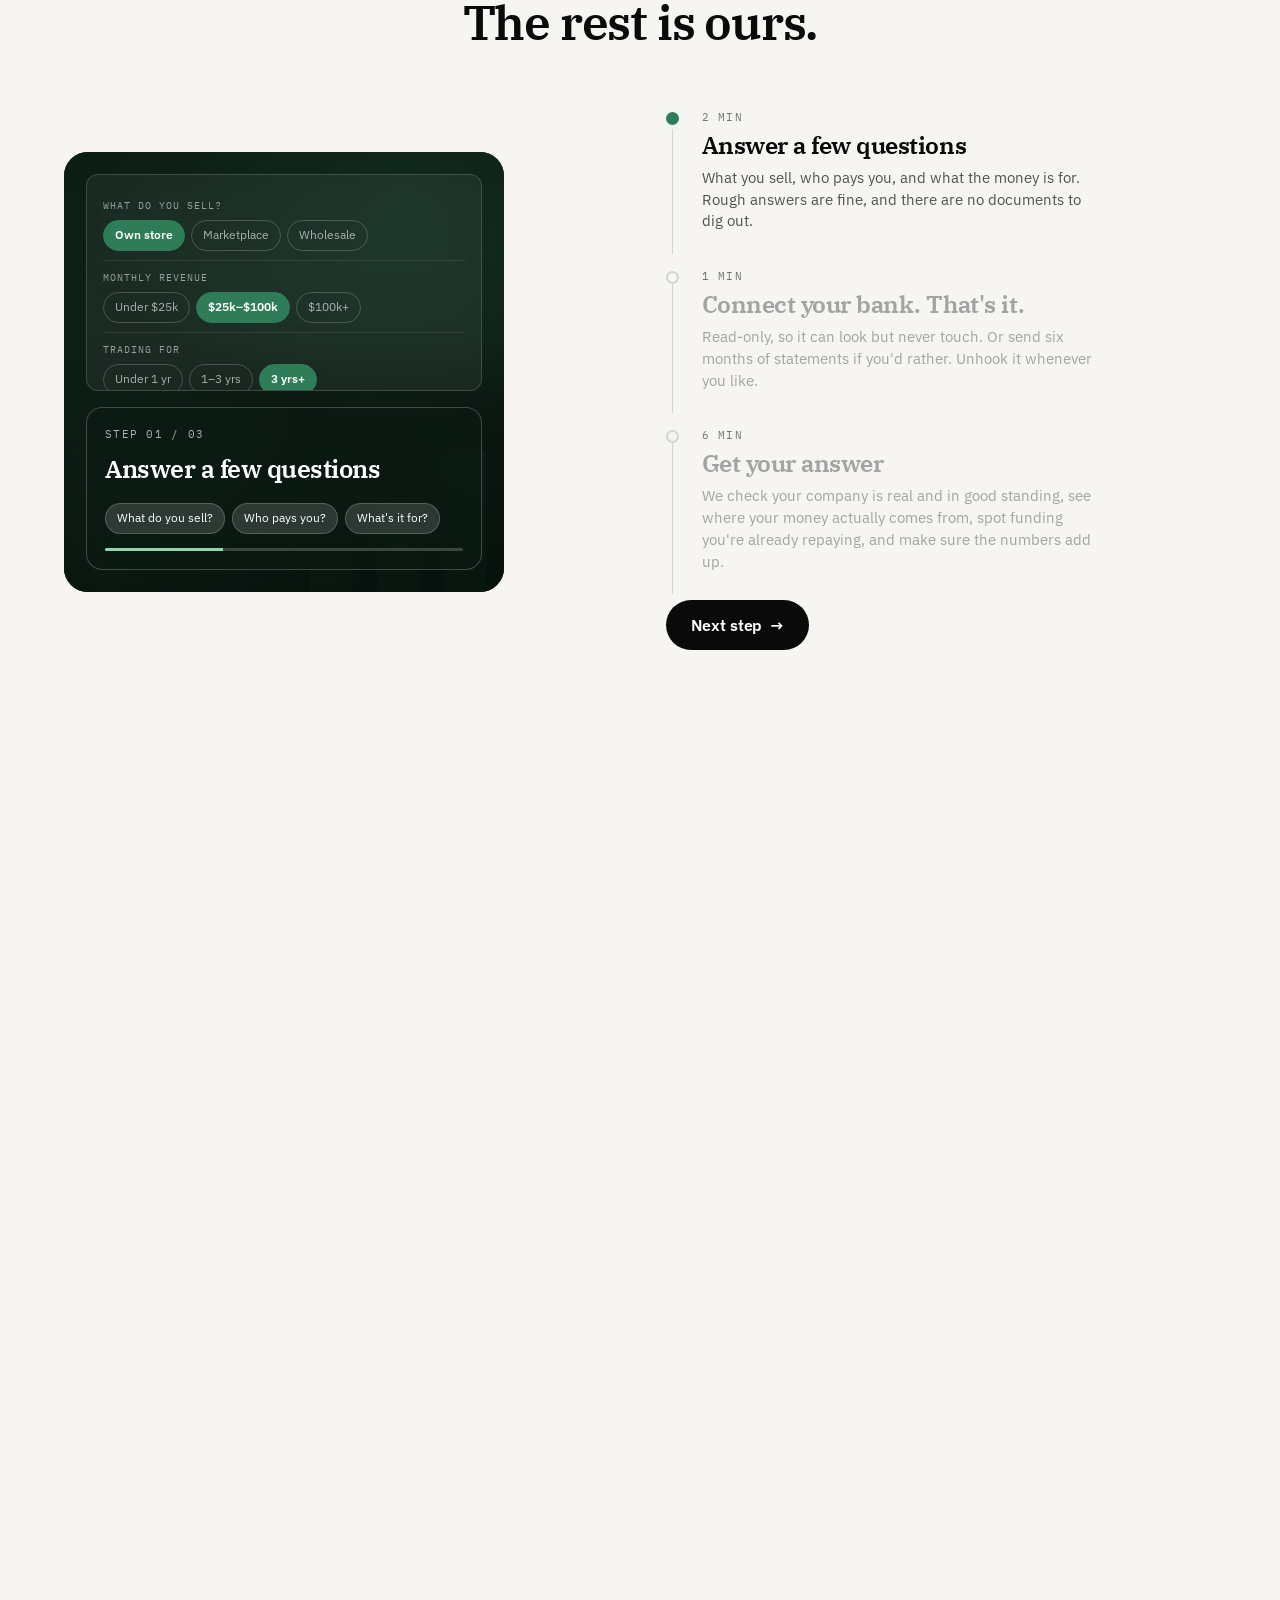
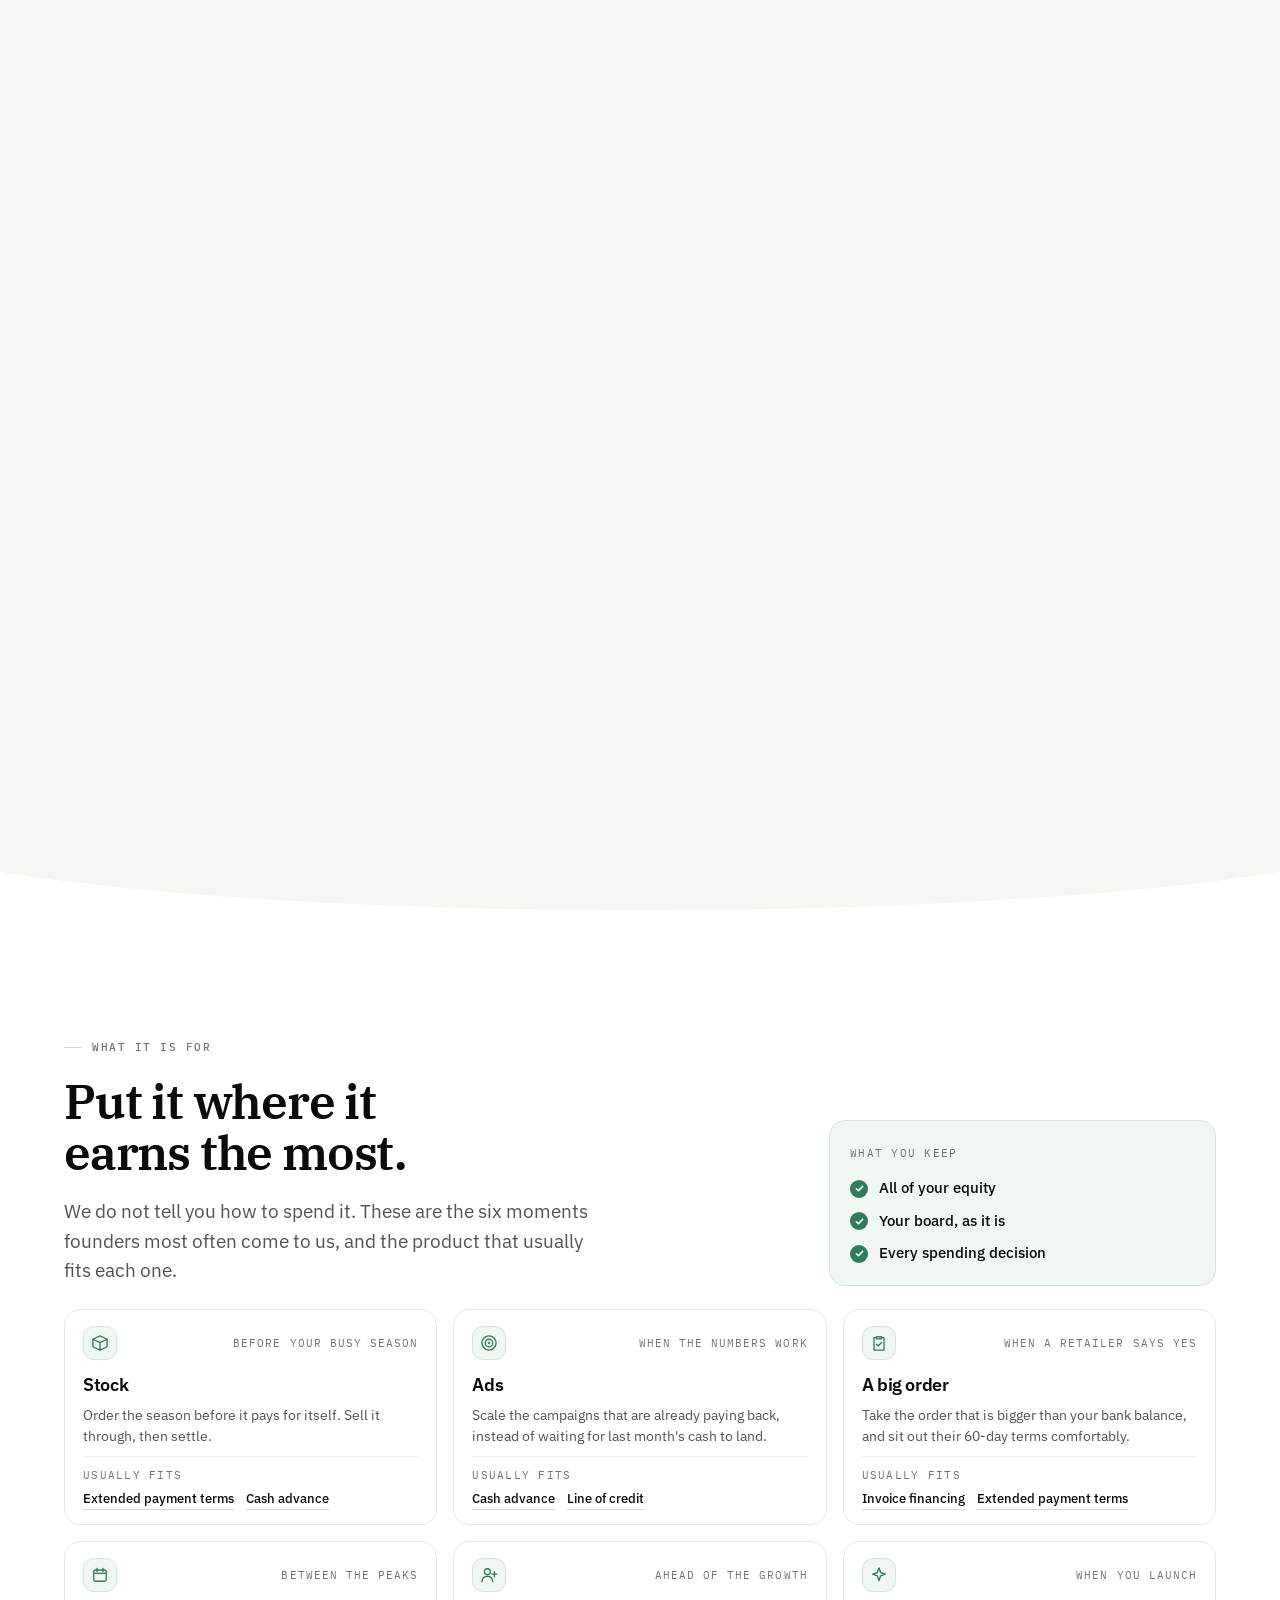
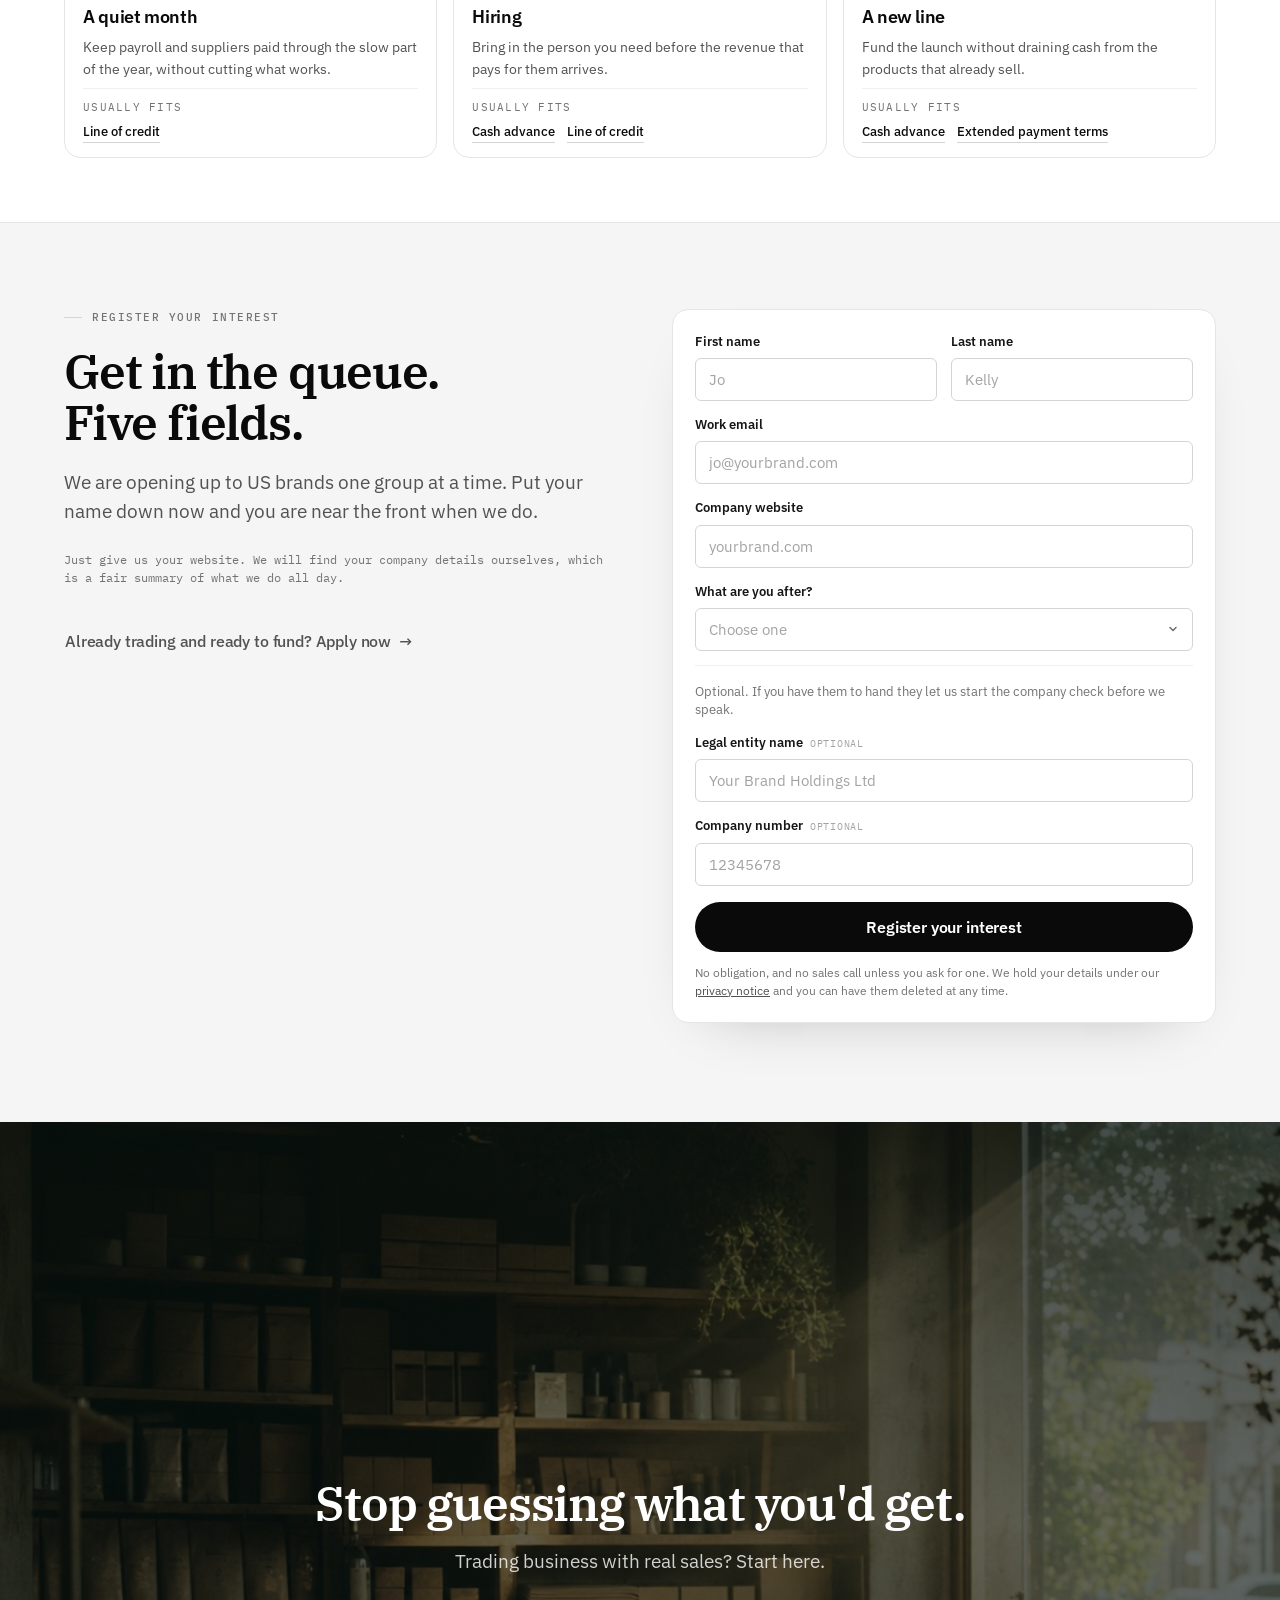
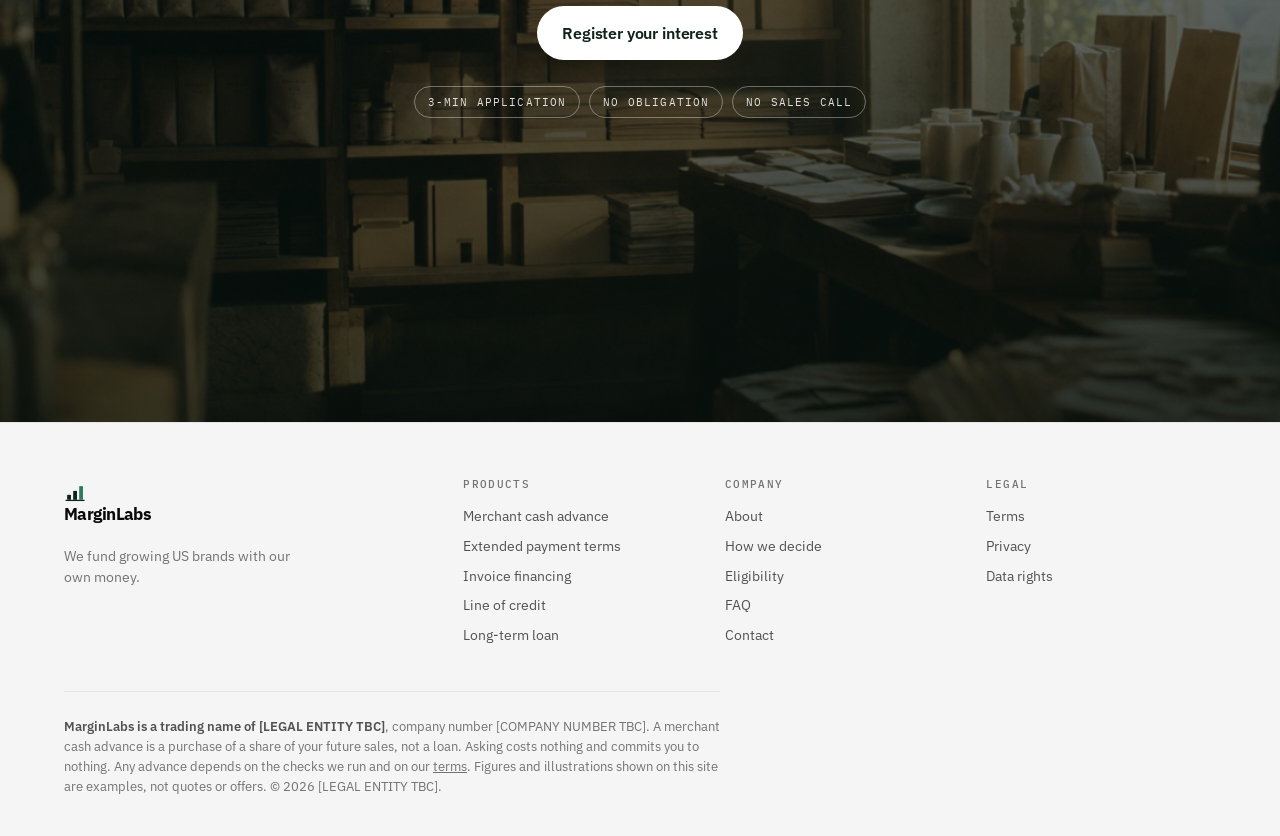
==== commit 71a22fef: "Hero: say what we do and why we're different, in the first frame A first-time visitor could not tell" ====
--- a/index.html
+++ b/index.html
@@ -66,10 +66,12 @@
 <section class="sec sec--hero photo photo--scene" data-dark-hero style="--img:url(assets/hero-studio.jpg)">
   <svg class="curve curve--bottom" viewBox="0 0 1440 64" preserveAspectRatio="none" aria-hidden="true"><path d="M0,0 C360,64 1080,64 1440,0 L1440,64 L0,64 Z" fill="var(--surface)"/></svg>
   <div class="inner hero">
+    <div class="eyebrow rev">Funding for US e-commerce and retail brands</div>
     <h1 class="rev">Funding shaped like <em>your revenue</em>.</h1>
     <p class="lede rev" style="--i:1;margin-top:22px">
-      Connect your bank and we will see how money actually reaches your business.
-      Then we fund the shape you have really got, rather than the one that fits our form.
+      We fund e-commerce and retail brands with our own money. Connect your bank, we see how
+      your customers actually pay you, and we match you to the funding that fits, from a cash
+      advance to a line of credit.
     </p>
     <div class="herocta rev" style="--i:2">
       <a class="btn btn--light" href="#register">Register your interest</a>
@@ -80,7 +82,11 @@
         <b>$10k &ndash; $10m+</b>
         <span>what we fund, in USD</span>
       </div>
-      <p class="heroline">You're minutes away from getting your funding answer.</p>
+      <ul class="heropoints">
+        <li>Our own money, no brokers</li>
+        <li>Five products, matched to you</li>
+        <li>Apply in 3 minutes, answer same day</li>
+      </ul>
     </div>
   </div>
 </section>
--- a/site.css
+++ b/site.css
@@ -428,6 +428,16 @@
 .herofoot .stat b .cur{font:inherit; color:inherit; letter-spacing:inherit; text-transform:none}
 /* the currency cycles; a fixed width stops the line jiggling as it swaps */
 .cur{display:inline-block; min-width:.62em; text-align:left}
+/* Three plain reasons we're different, next to the amount. White on the
+   photo, each with the same signal tick used in "What you keep". */
+/* Stacked, not in a row: a row runs out over the bright half of the photo. */
+.heropoints{list-style:none; margin:0; padding:0; display:flex; flex-direction:column; align-items:flex-start; gap:9px}
+.heropoints li{display:flex; align-items:center; gap:10px; font-size:clamp(14.5px,1.3vw,16.5px); font-weight:500; color:rgba(255,255,255,.92); white-space:nowrap}
+.heropoints li::before{
+  content:""; flex:none; width:18px; height:18px; border-radius:50%;
+  background:var(--signal) url("data:image/svg+xml,%3Csvg xmlns='http://www.w3.org/2000/svg' viewBox='0 0 12 12'%3E%3Cpath d='M2.6 6.3l2.2 2.2 4.6-4.8' fill='none' stroke='white' stroke-width='1.7' stroke-linecap='round' stroke-linejoin='round'/%3E%3C/svg%3E") center/11px no-repeat;
+}
+@media (max-width:560px){.heropoints li{white-space:normal}}
 .heroline{font-size:clamp(15px,1.4vw,17.5px); line-height:1.45; color:rgba(255,255,255,.86);
           max-width:26ch; font-weight:500}
 
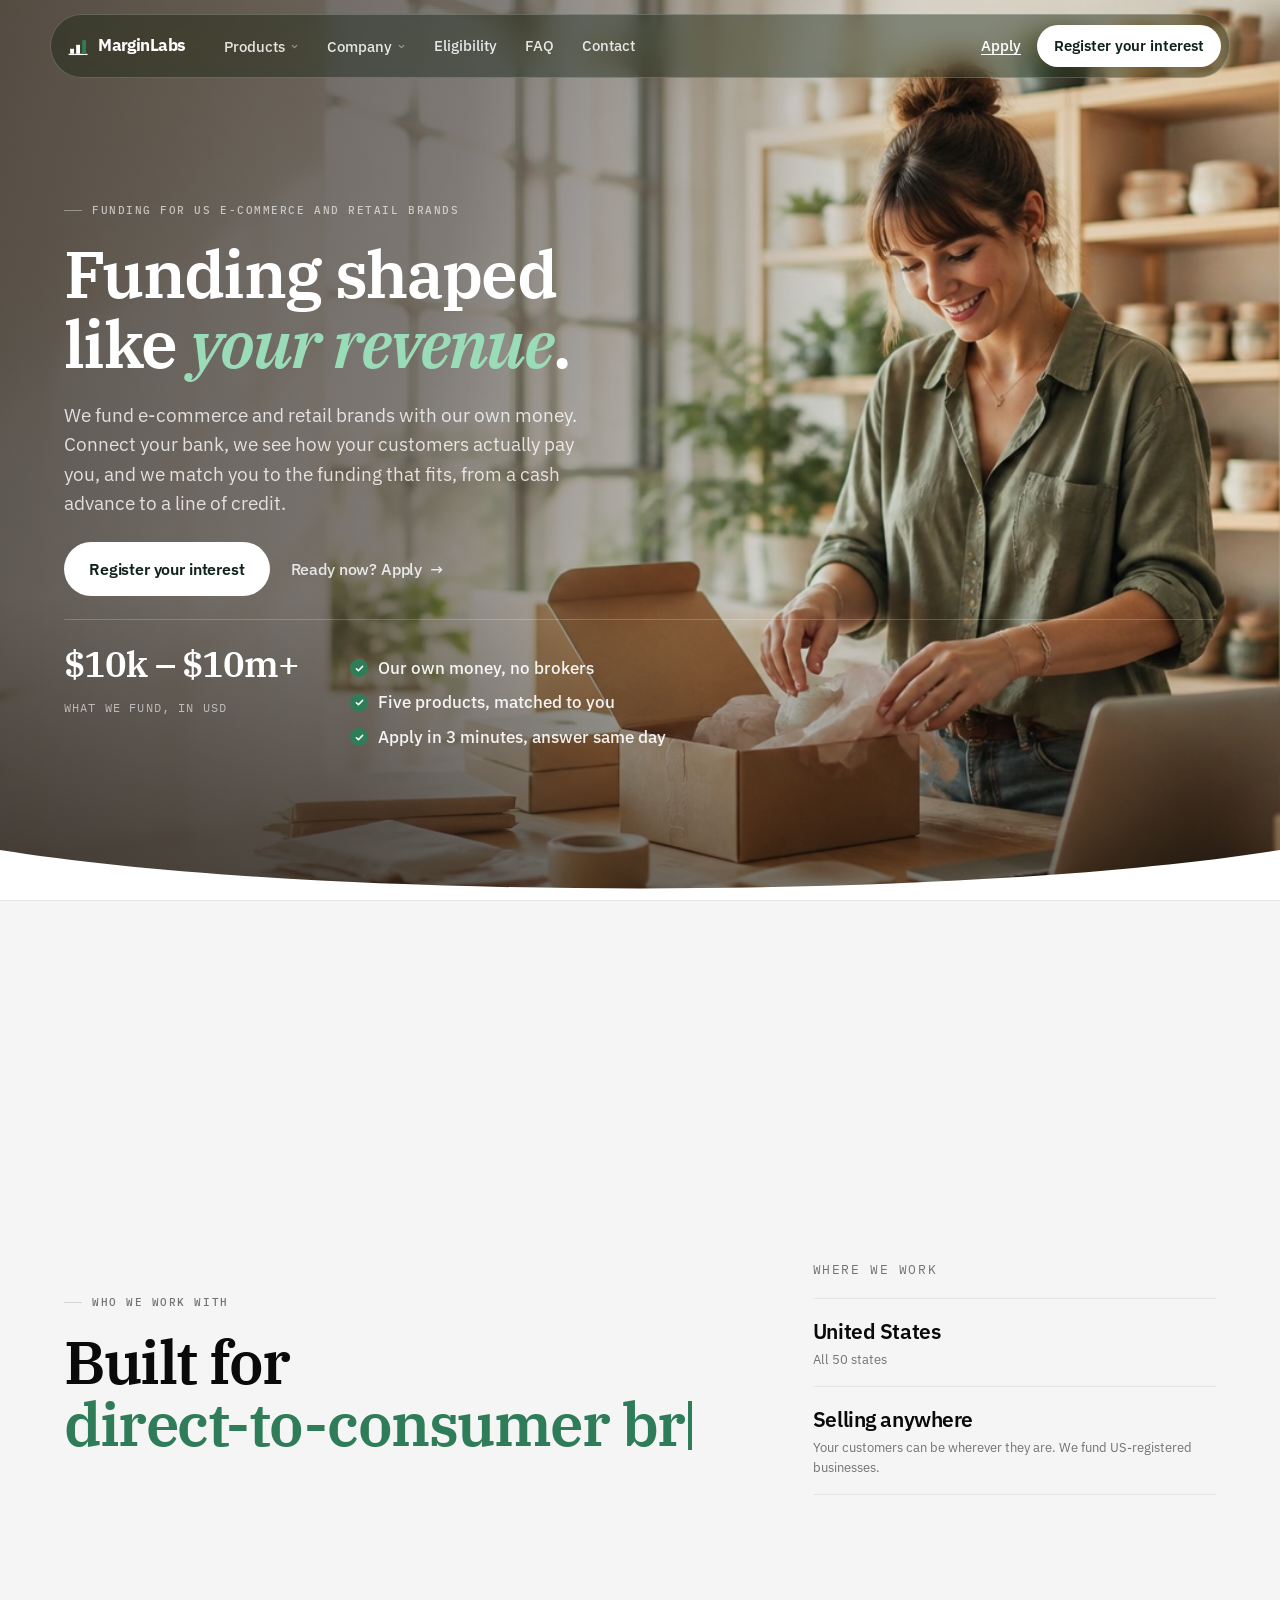
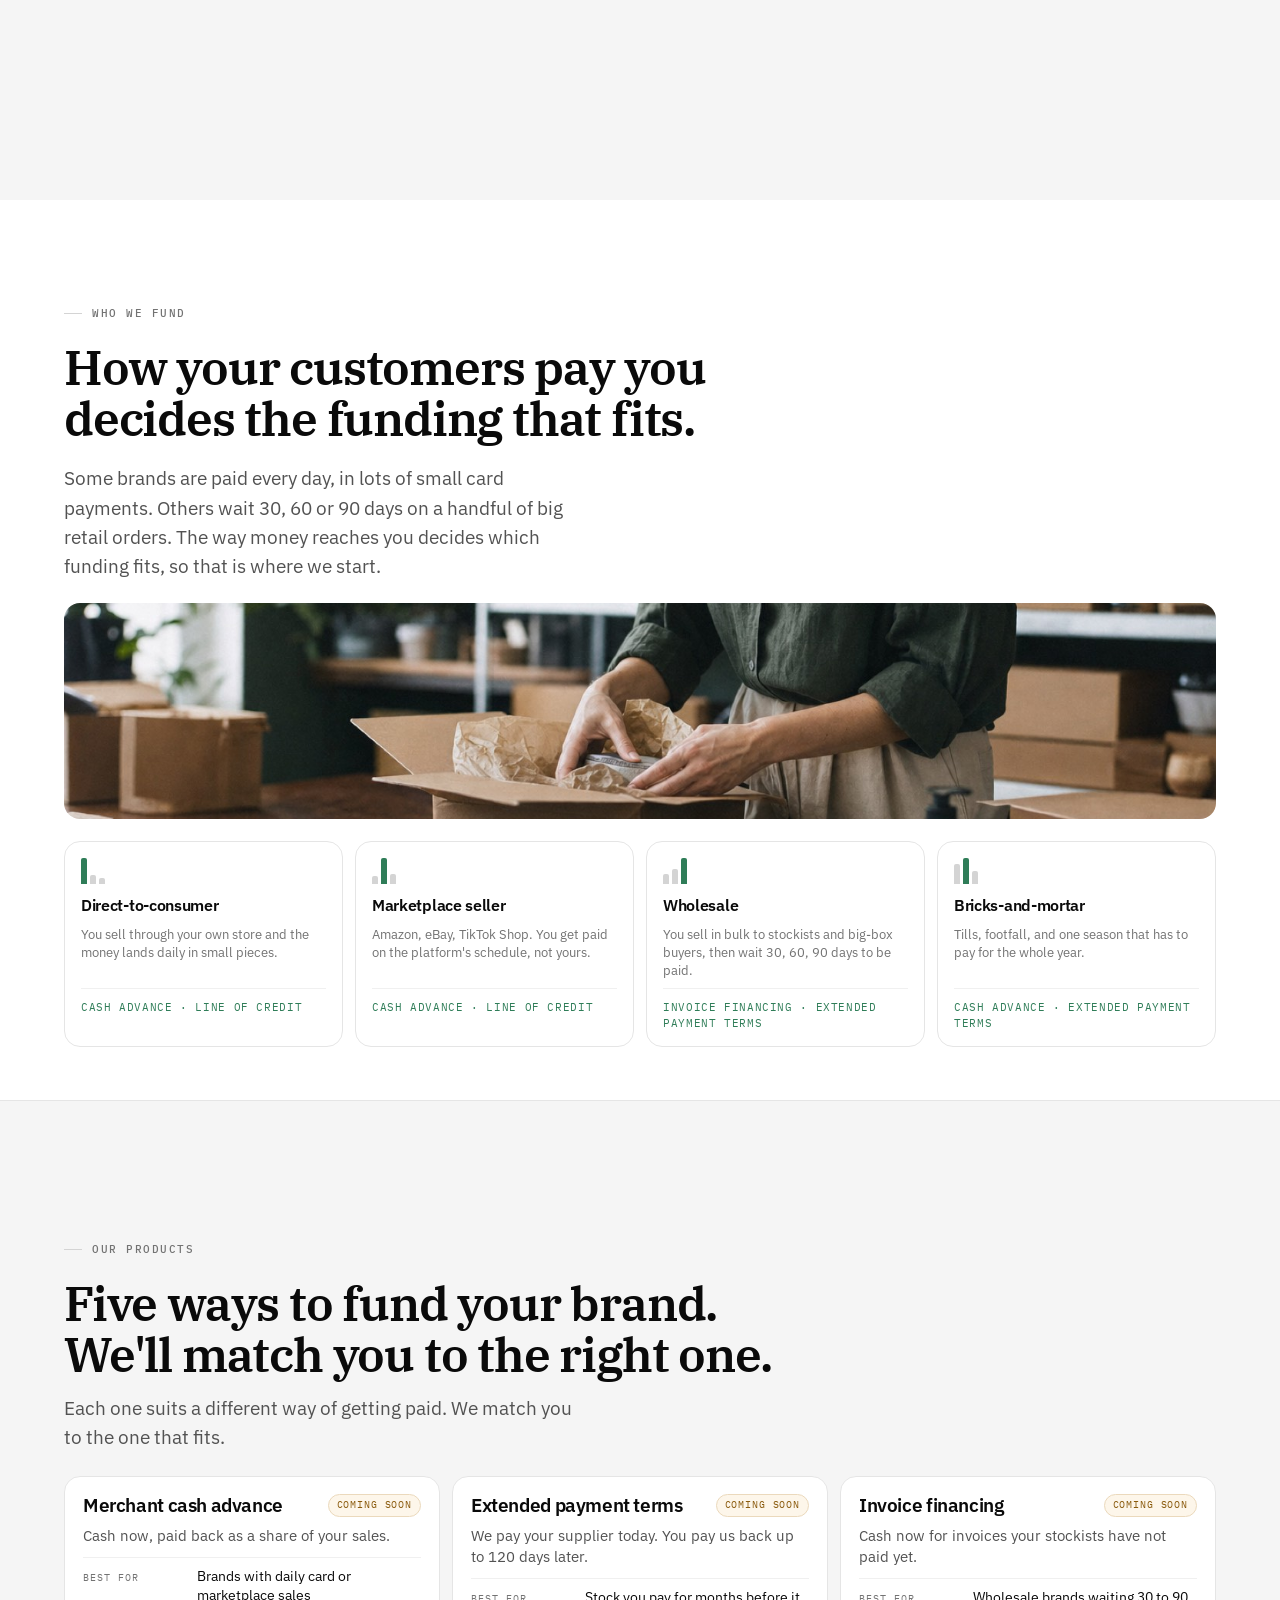
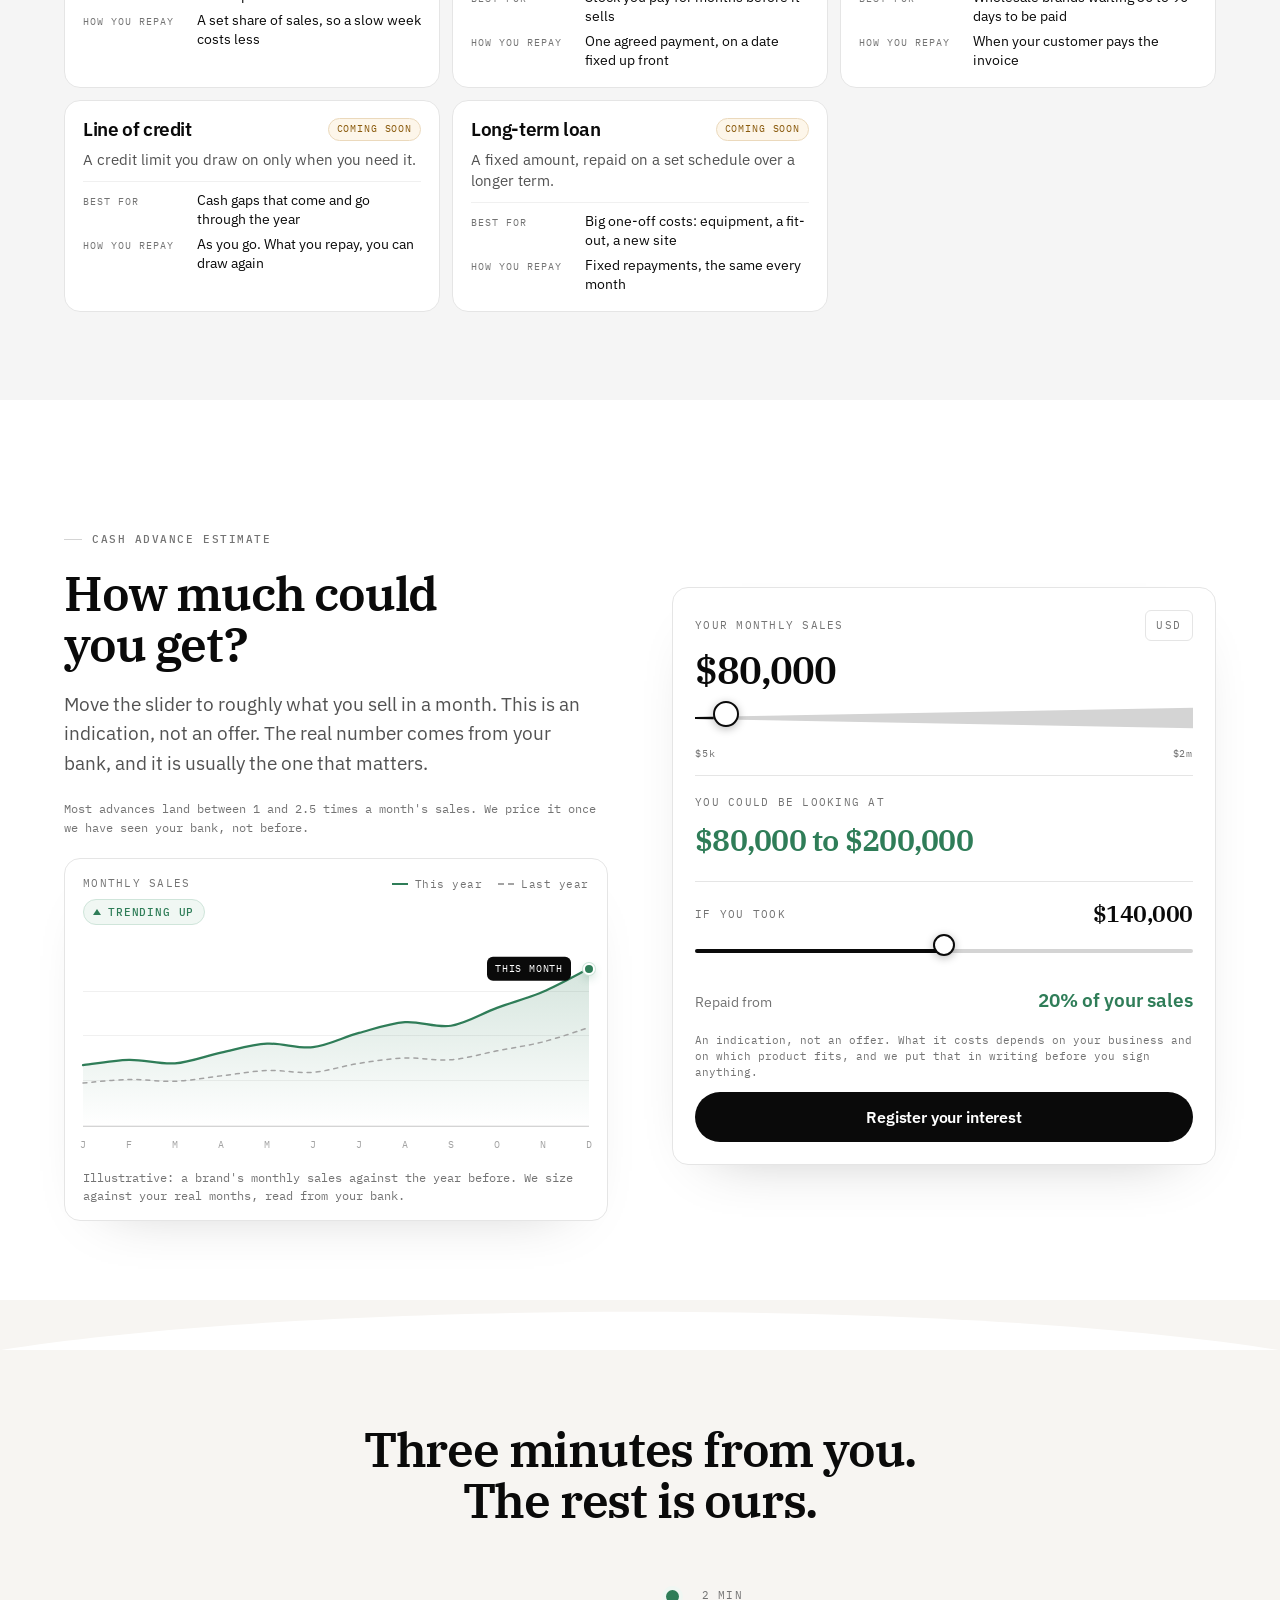
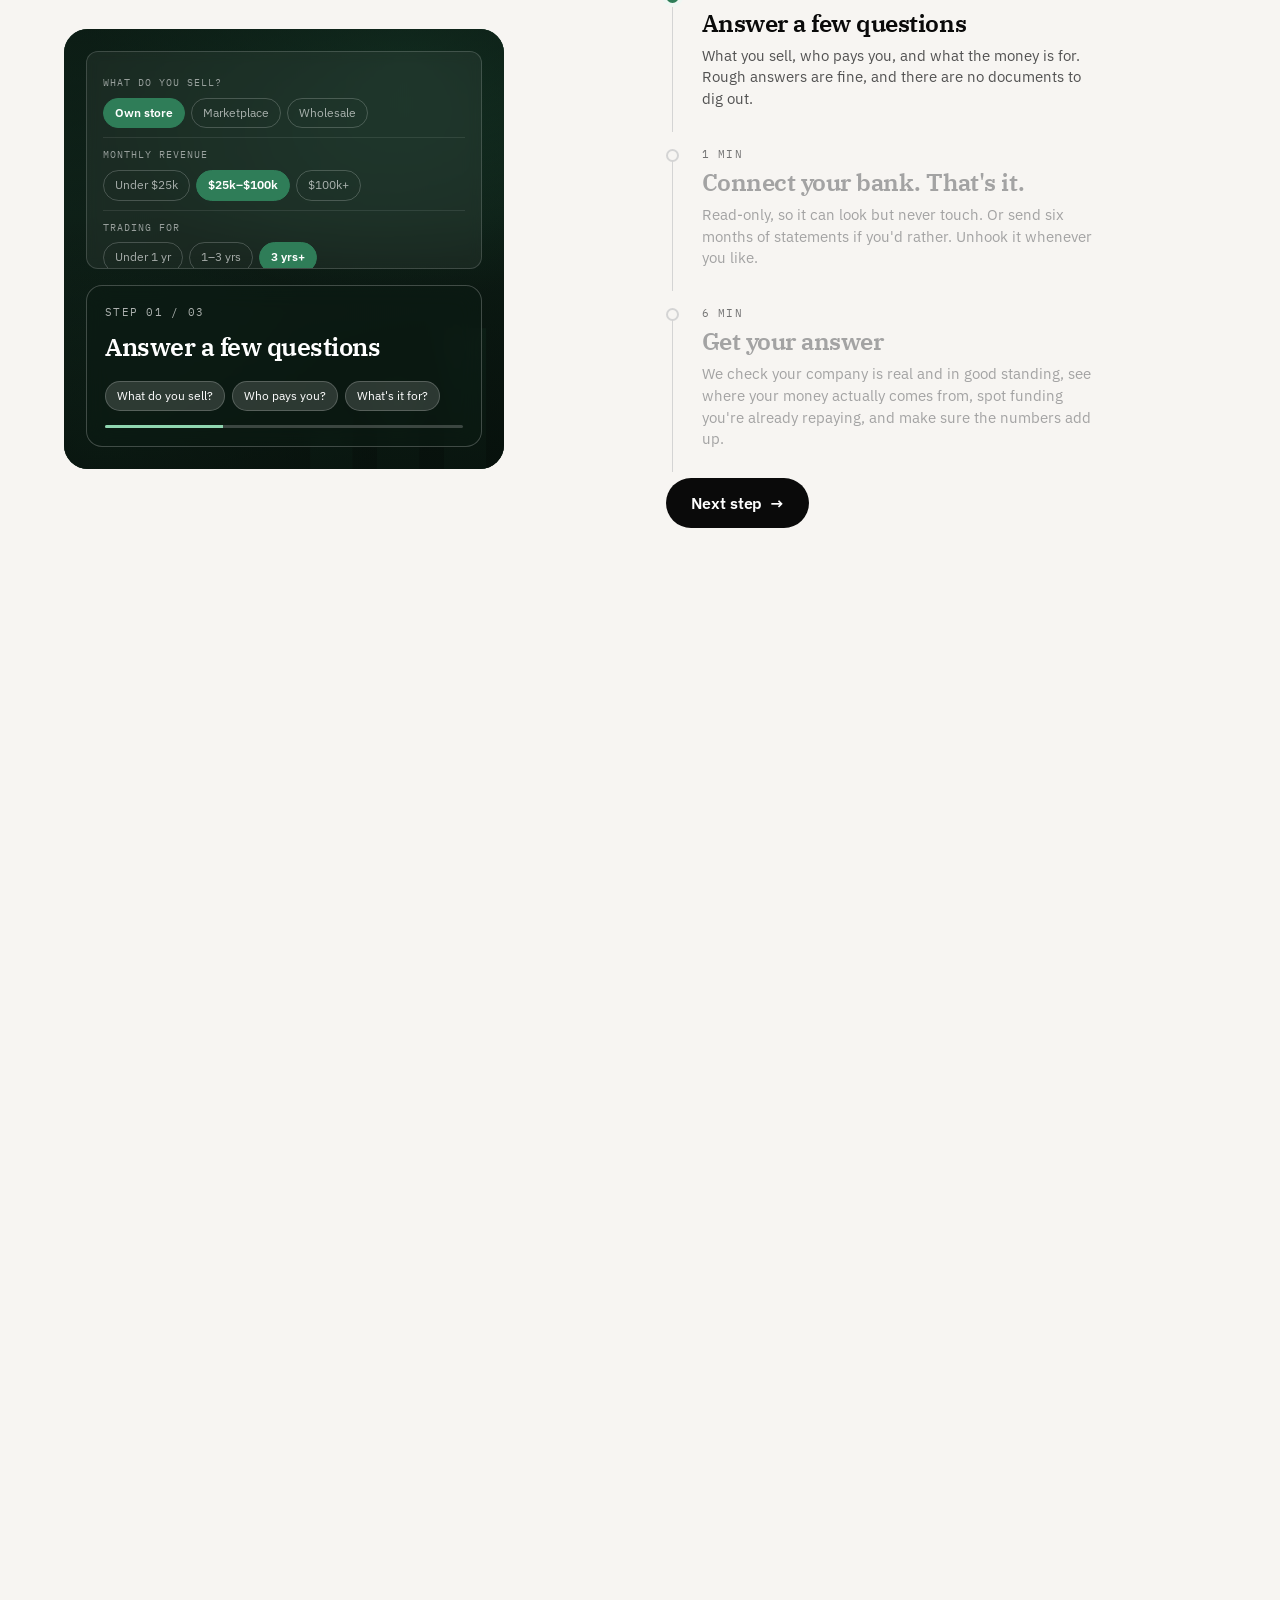
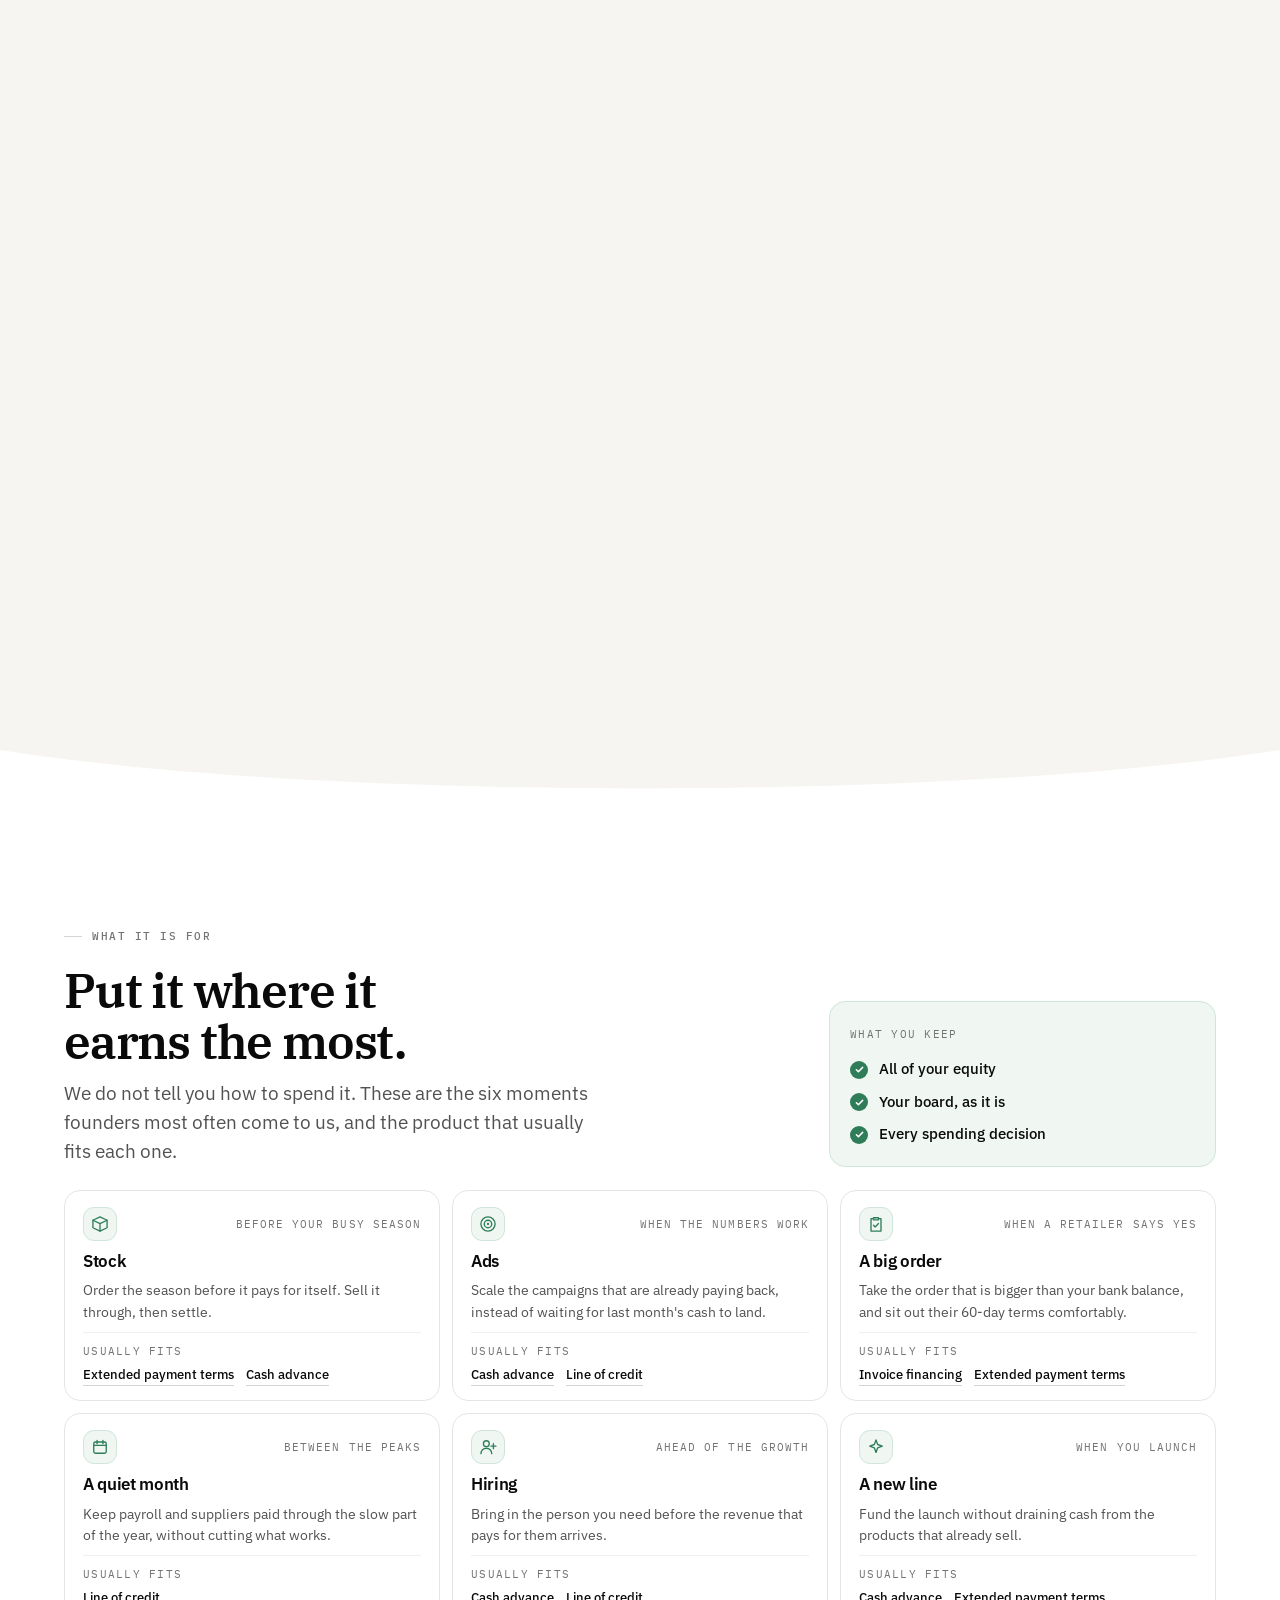
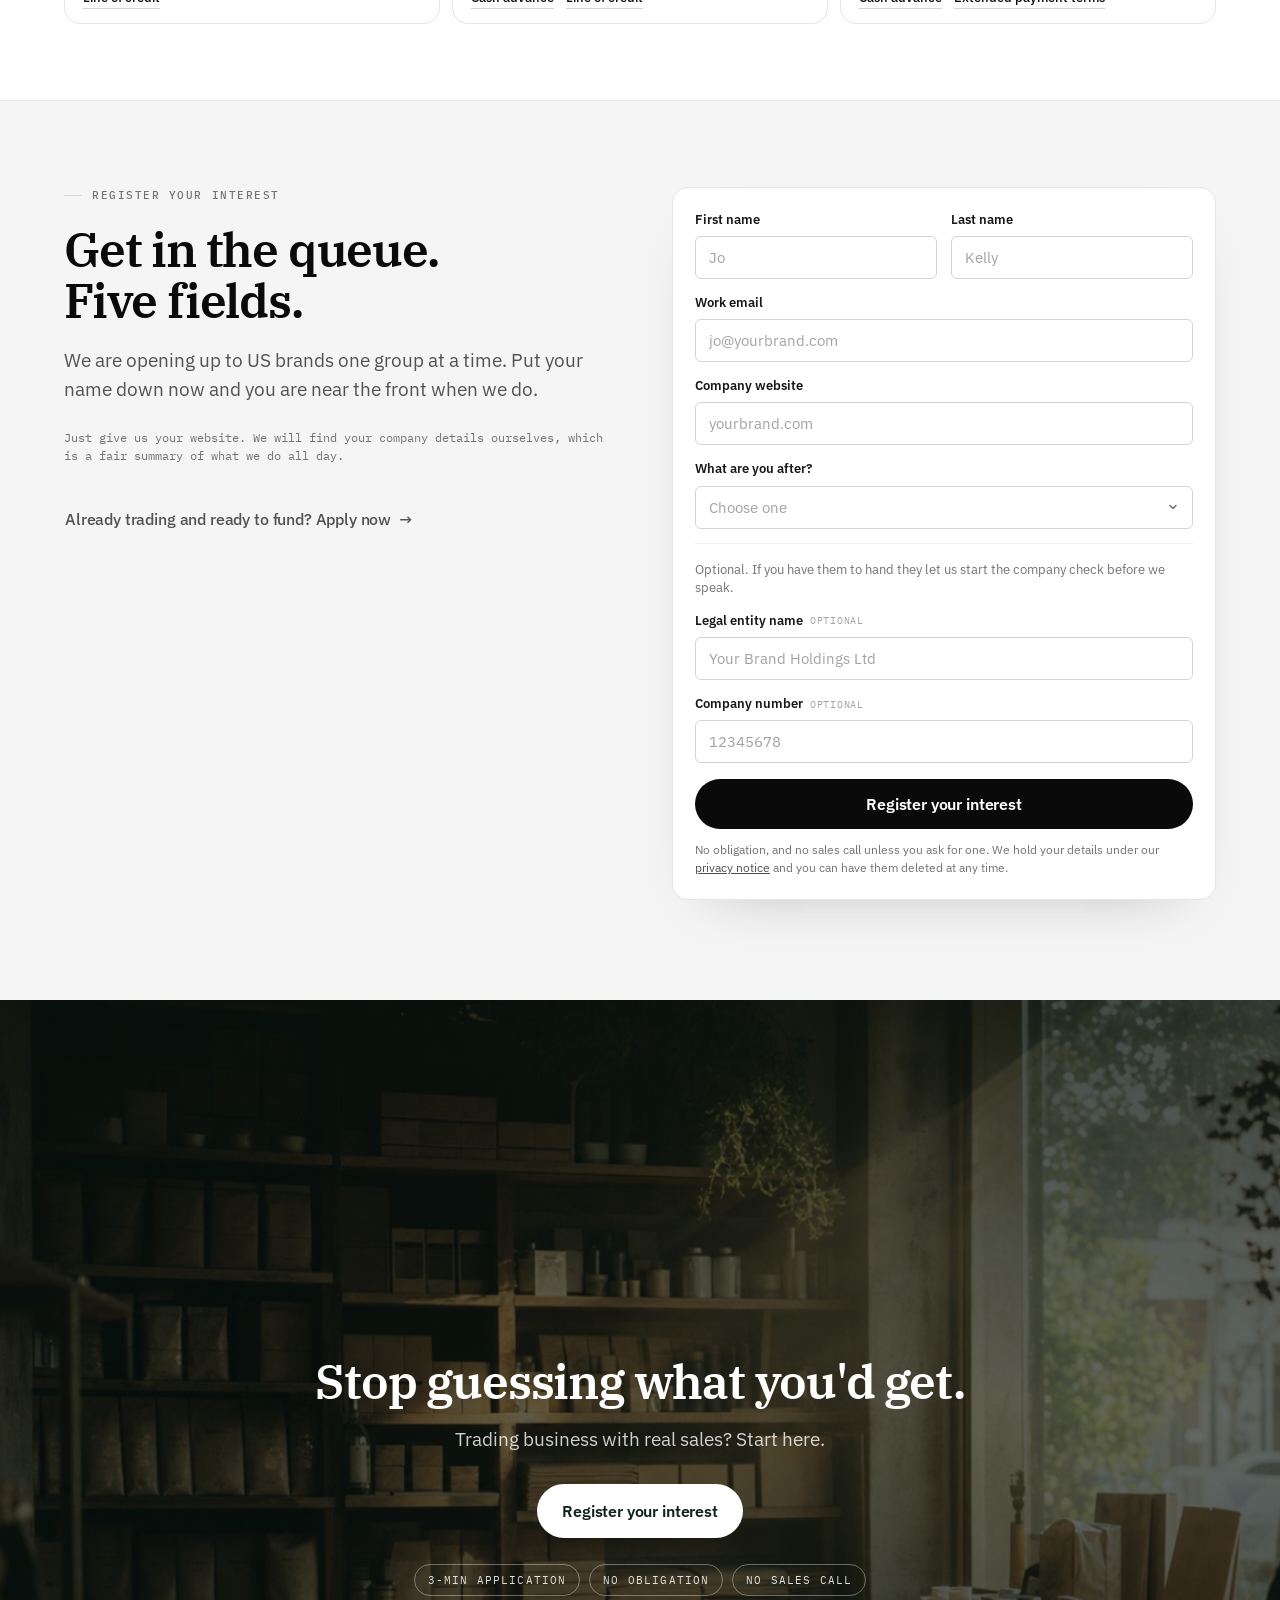
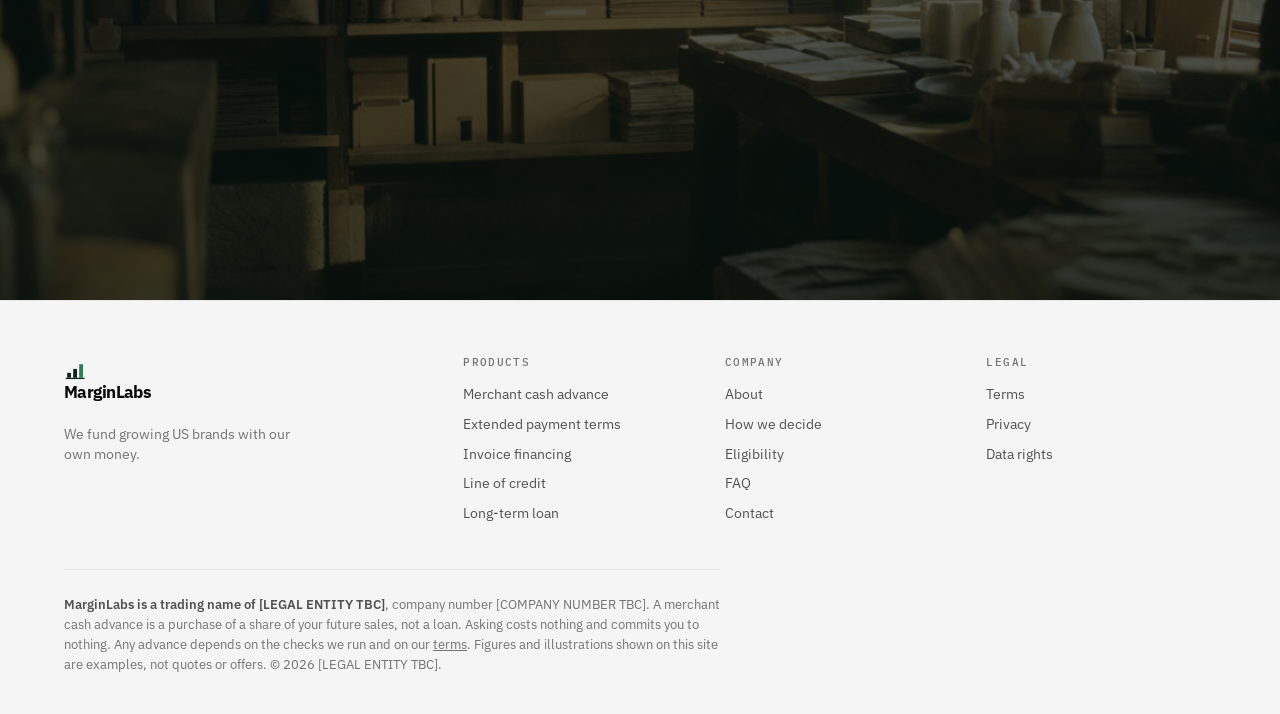
==== commit 2cb23ca5: "Scrolling: stop skipping the products section Frame-by-frame scrolling drops the snap point of any s" ====
--- a/index.html
+++ b/index.html
@@ -160,8 +160,7 @@
     <div class="eyebrow rev">Our products</div>
     <h2 class="rev" style="--i:1">Five ways to fund your brand.<br />We'll match you to the right one.</h2>
     <p class="lede rev" style="--i:2;margin-top:20px">
-      Each one suits a different way of getting paid. Tell us how money reaches your business
-      and we will tell you which fits, and which do not.
+      Each one suits a different way of getting paid. We match you to the one that fits.
     </p>
     <div class="g3 mt-lg">
       <a class="tile rev" style="--i:3" href="products/merchant-cash-advance">
@@ -213,13 +212,6 @@
         </dl>
         <div class="go">Read more <span class="arrow">&rarr;</span></div>
       </a></div>
-    <div class="eligstrip rev mt-lg">
-      <div>
-        <span class="cap">Can we fund you?</span>
-        <ul><li>US-registered company</li><li>Trading 12+ months</li><li>$5k+ a month in sales</li><li>A business bank account</li></ul>
-      </div>
-      <a class="btn btn--primary" href="eligibility">Check eligibility <span class="arrow">&rarr;</span></a>
-    </div>
   </div>
 </section>
 
--- a/site.css
+++ b/site.css
@@ -371,6 +371,10 @@
 .tfacts dd{margin:0; font-size:13.5px; line-height:1.45; color:var(--ink)}
 html.snapping #products .tile{padding:16px 18px; gap:7px}
 html.snapping .tfacts{padding-top:9px; gap:5px}
+/* In snap mode the products frame has to fit one screen or it cannot
+   snap. The whole card is already the link, so the "Read more" row goes. */
+html.snapping #products .tile .go{display:none}
+html.snapping #products .lede{margin-top:14px!important}
 .tile .go{margin-top:auto; padding-top:12px; font-size:13px; font-weight:600; color:var(--ink); display:flex; align-items:center; gap:6px}
 
 /* =====================================================================
@@ -1173,6 +1177,9 @@
    Off entirely for reduced-motion and short viewports.
    ===================================================================== */
 html.snapping{scroll-snap-type:y mandatory}
+/* set by site.js when any frame is too tall to snap: mandatory snapping would
+   skip that frame entirely, proximity never skips (see site.js) */
+html.snapping.snap-soft{scroll-snap-type:y proximity}
 html.snapping .sec,
 html.snapping .seqstop,
 html.snapping .foot{scroll-snap-align:start; scroll-snap-stop:always}
@@ -1202,6 +1209,9 @@
 html.snapping .herofoot{margin-top:clamp(18px,2.6vh,34px); padding-top:16px}
 html.snapping .herocta{margin-top:clamp(18px,2.6vh,30px)}
 html.snapping .use{padding:16px 18px 14px; gap:8px}
+html.snapping .uses{gap:12px}
+html.snapping #usefor .lede{margin-top:12px!important}
+html.snapping .use h3{font-size:17px; margin-top:2px}
 html.snapping .use-ic{width:34px; height:34px}
 html.snapping .use-fit{padding-top:10px}
 html.snapping .growth{margin-top:20px; padding:16px 18px 14px}
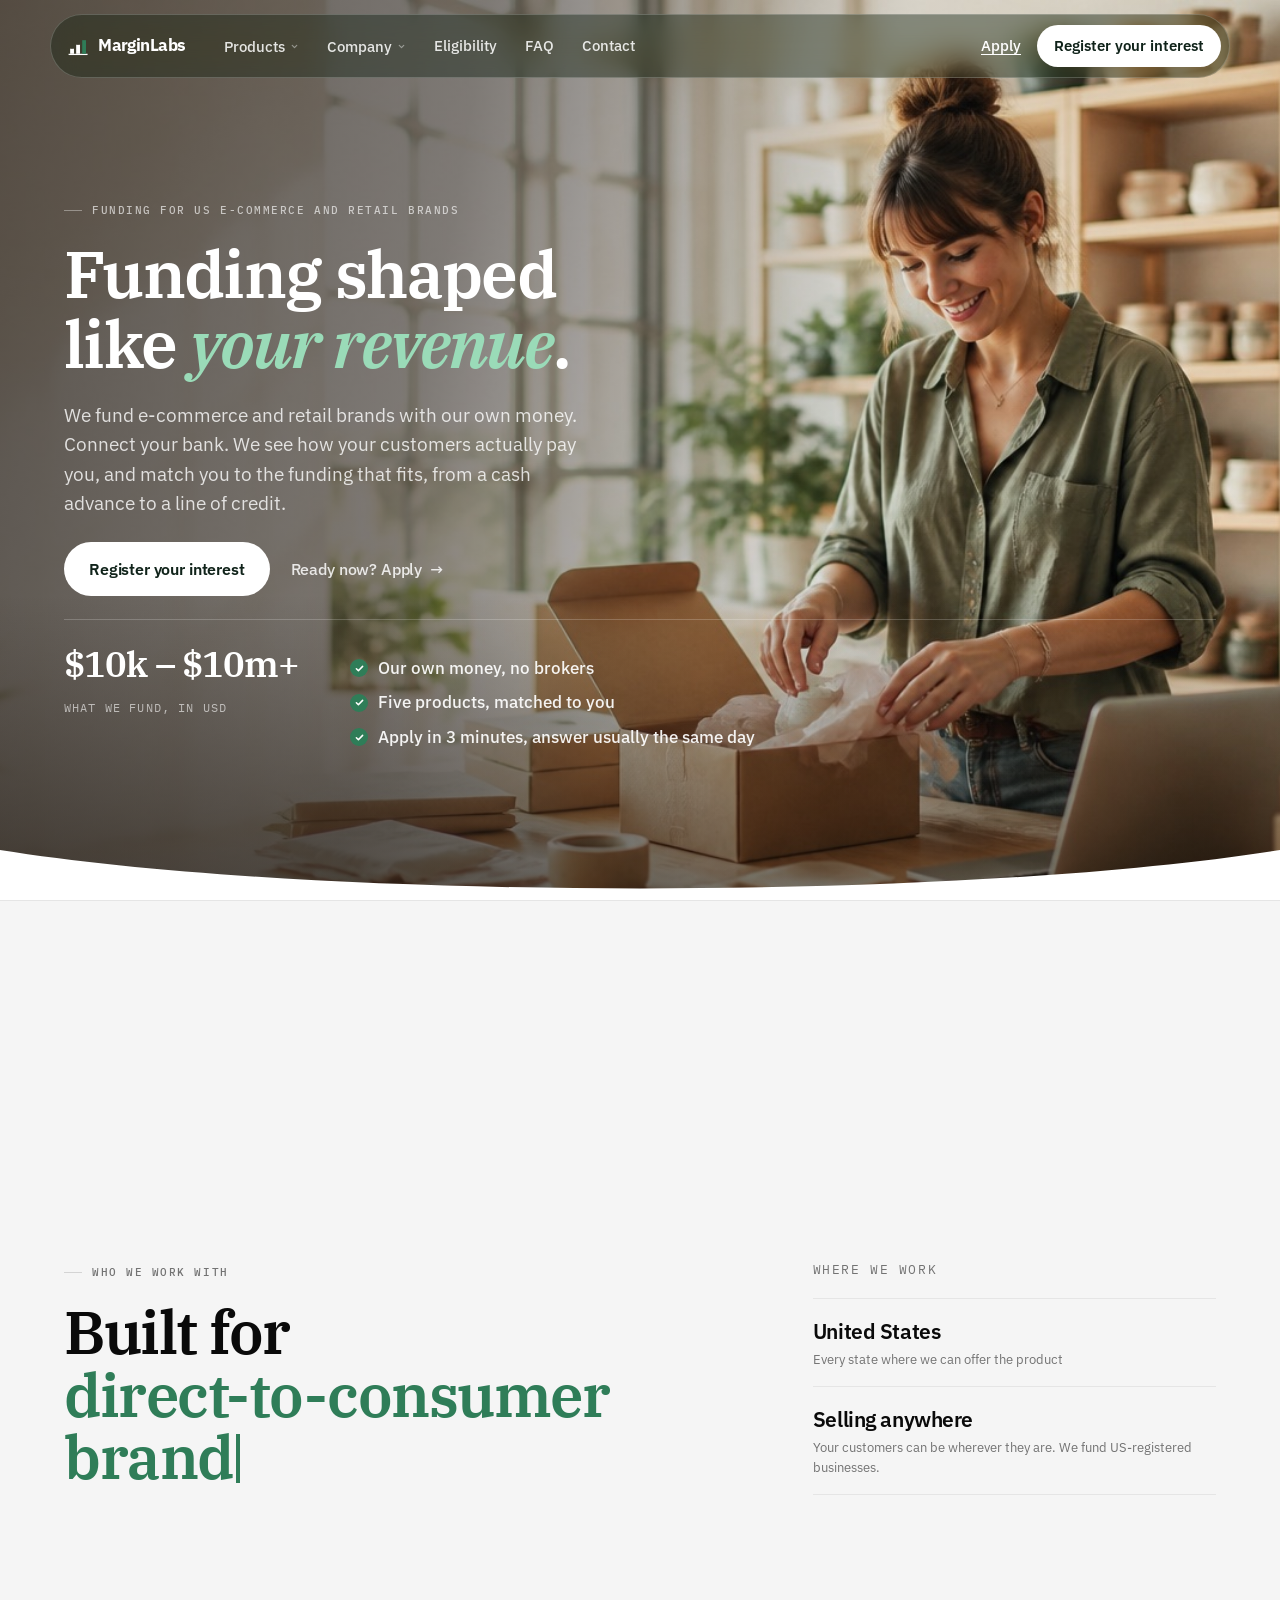
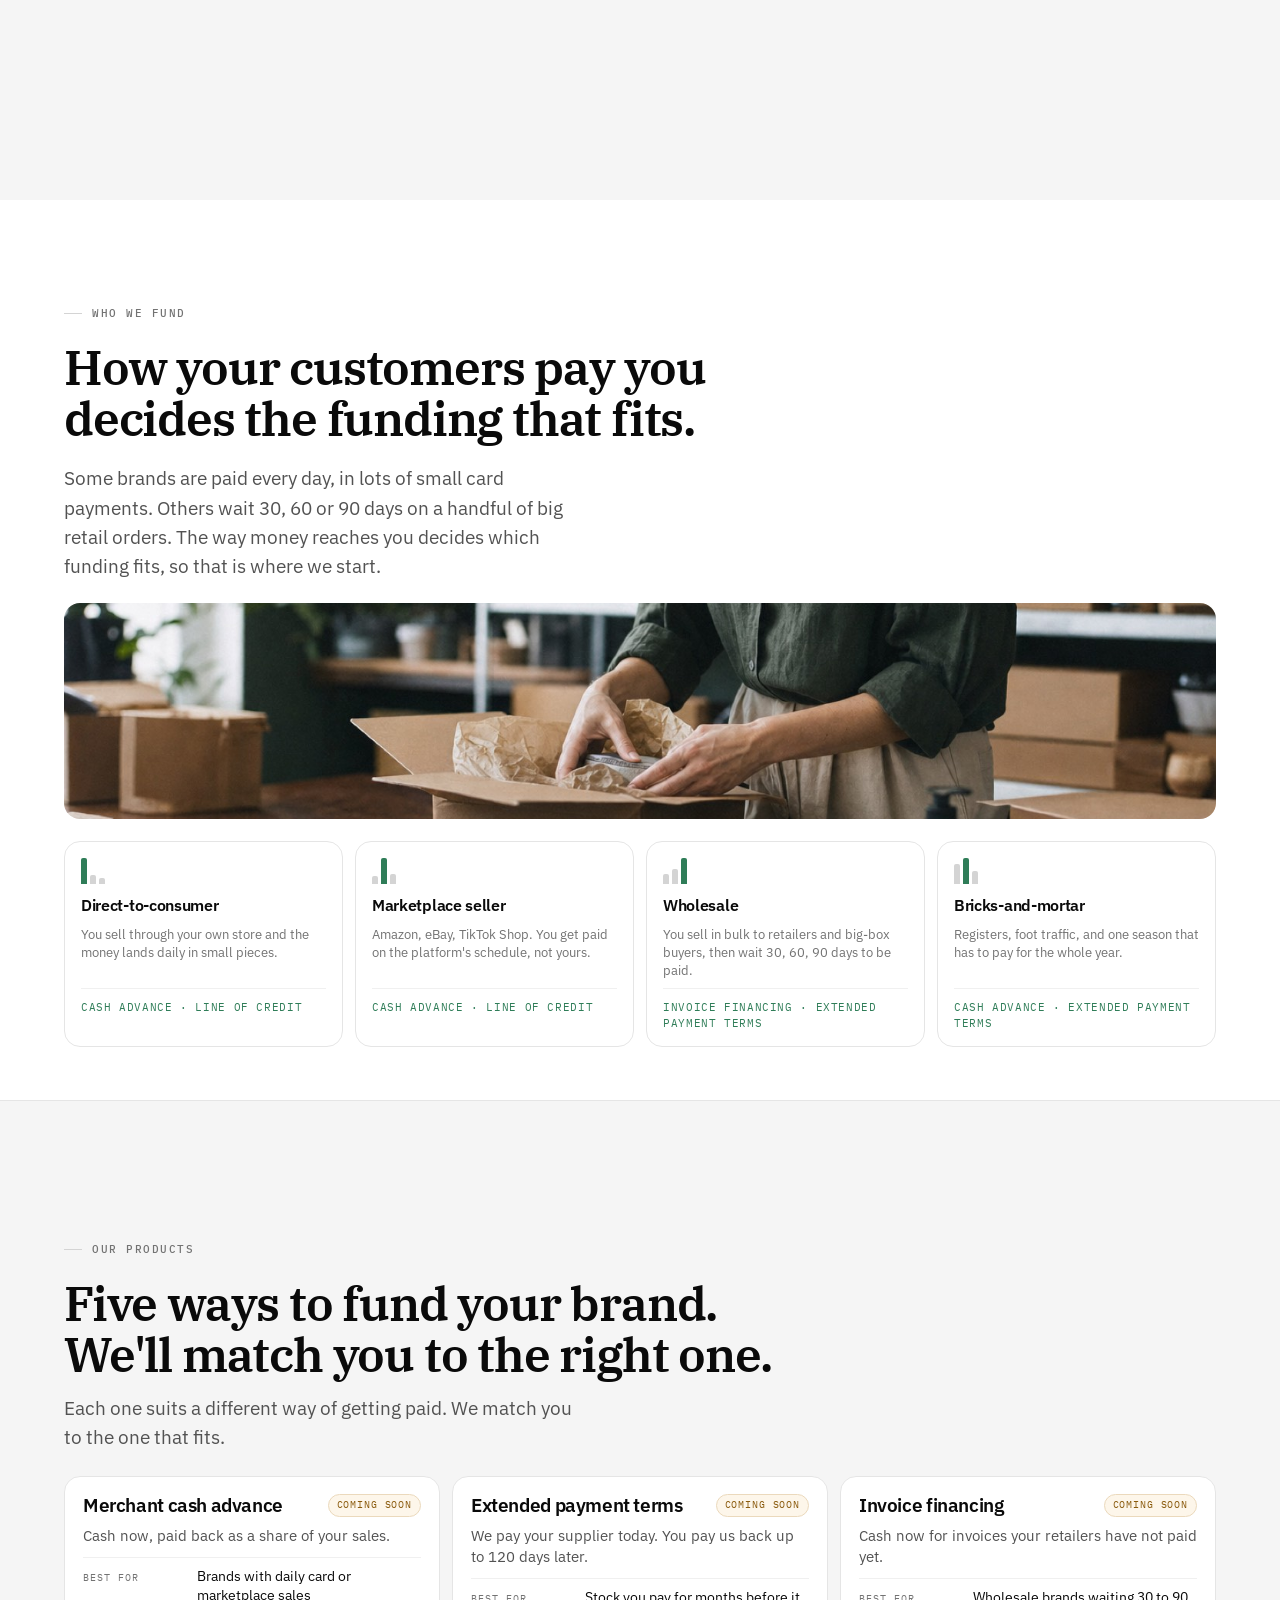
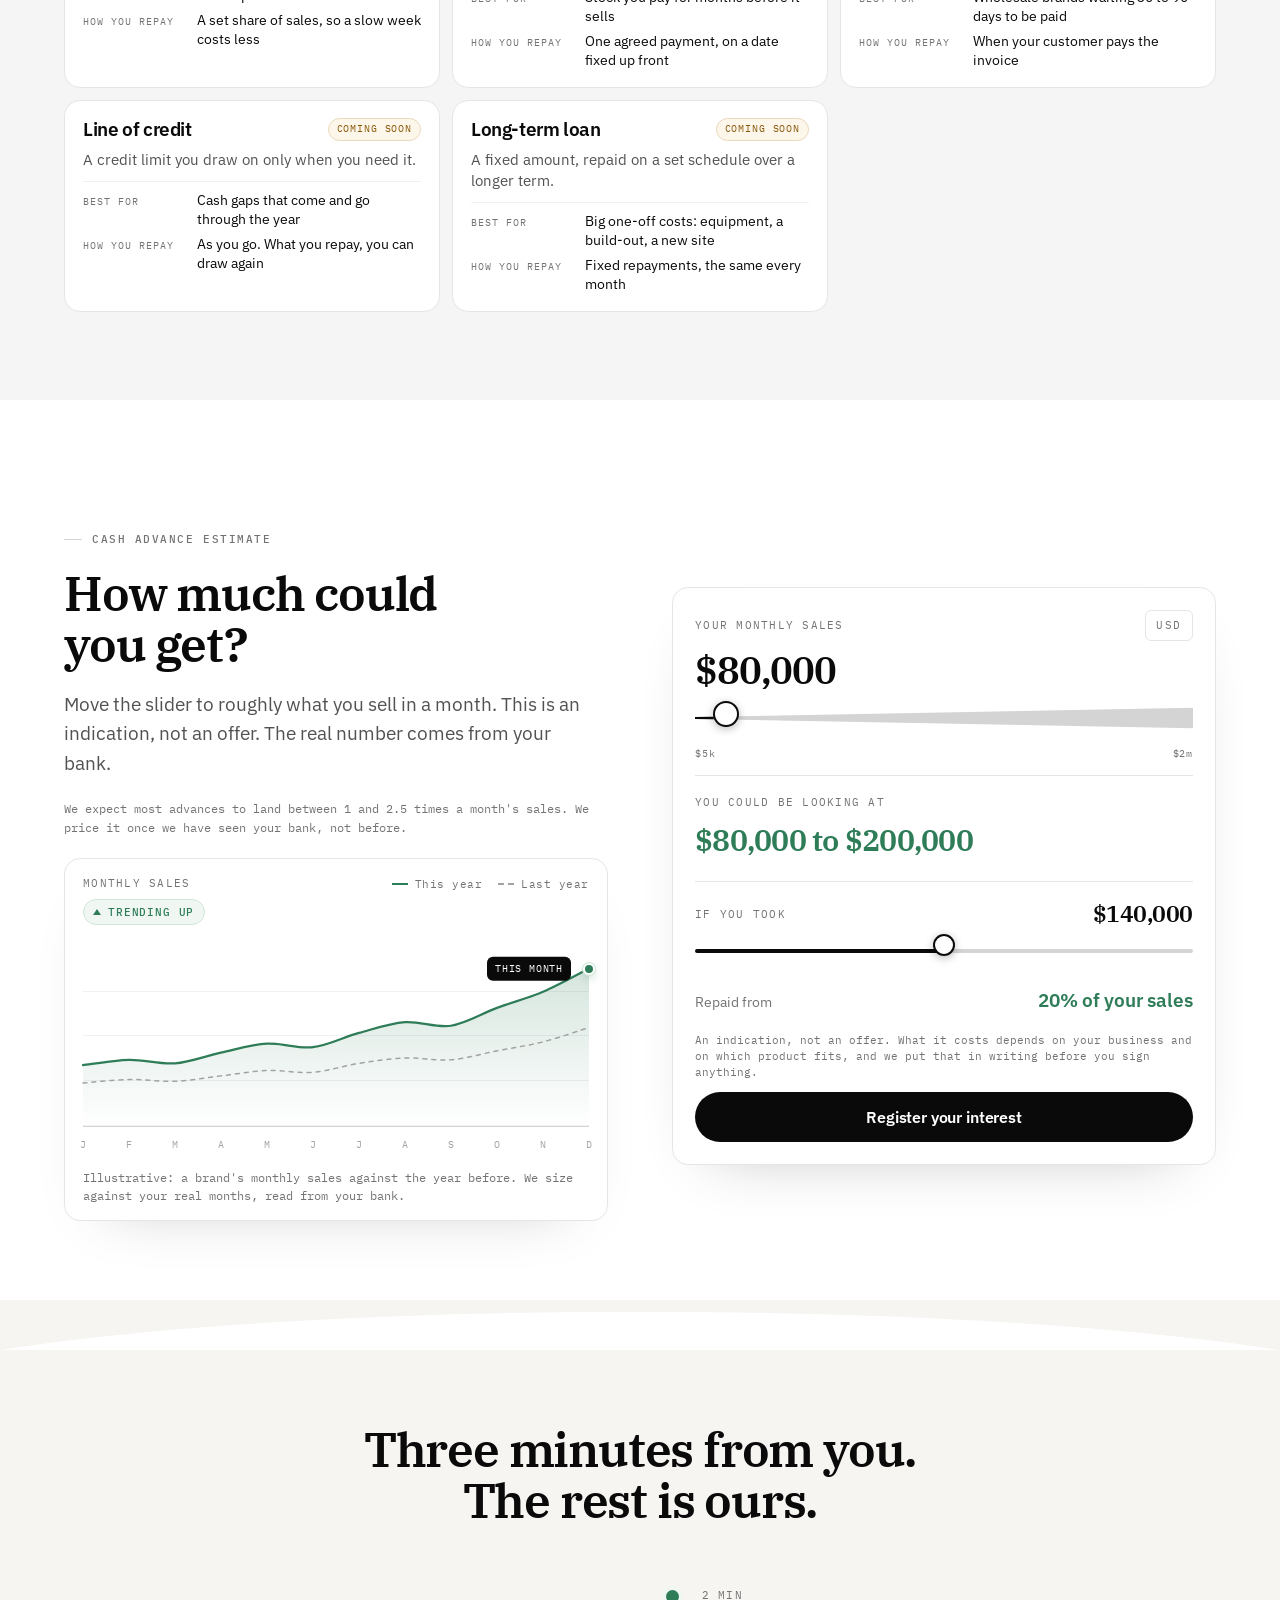
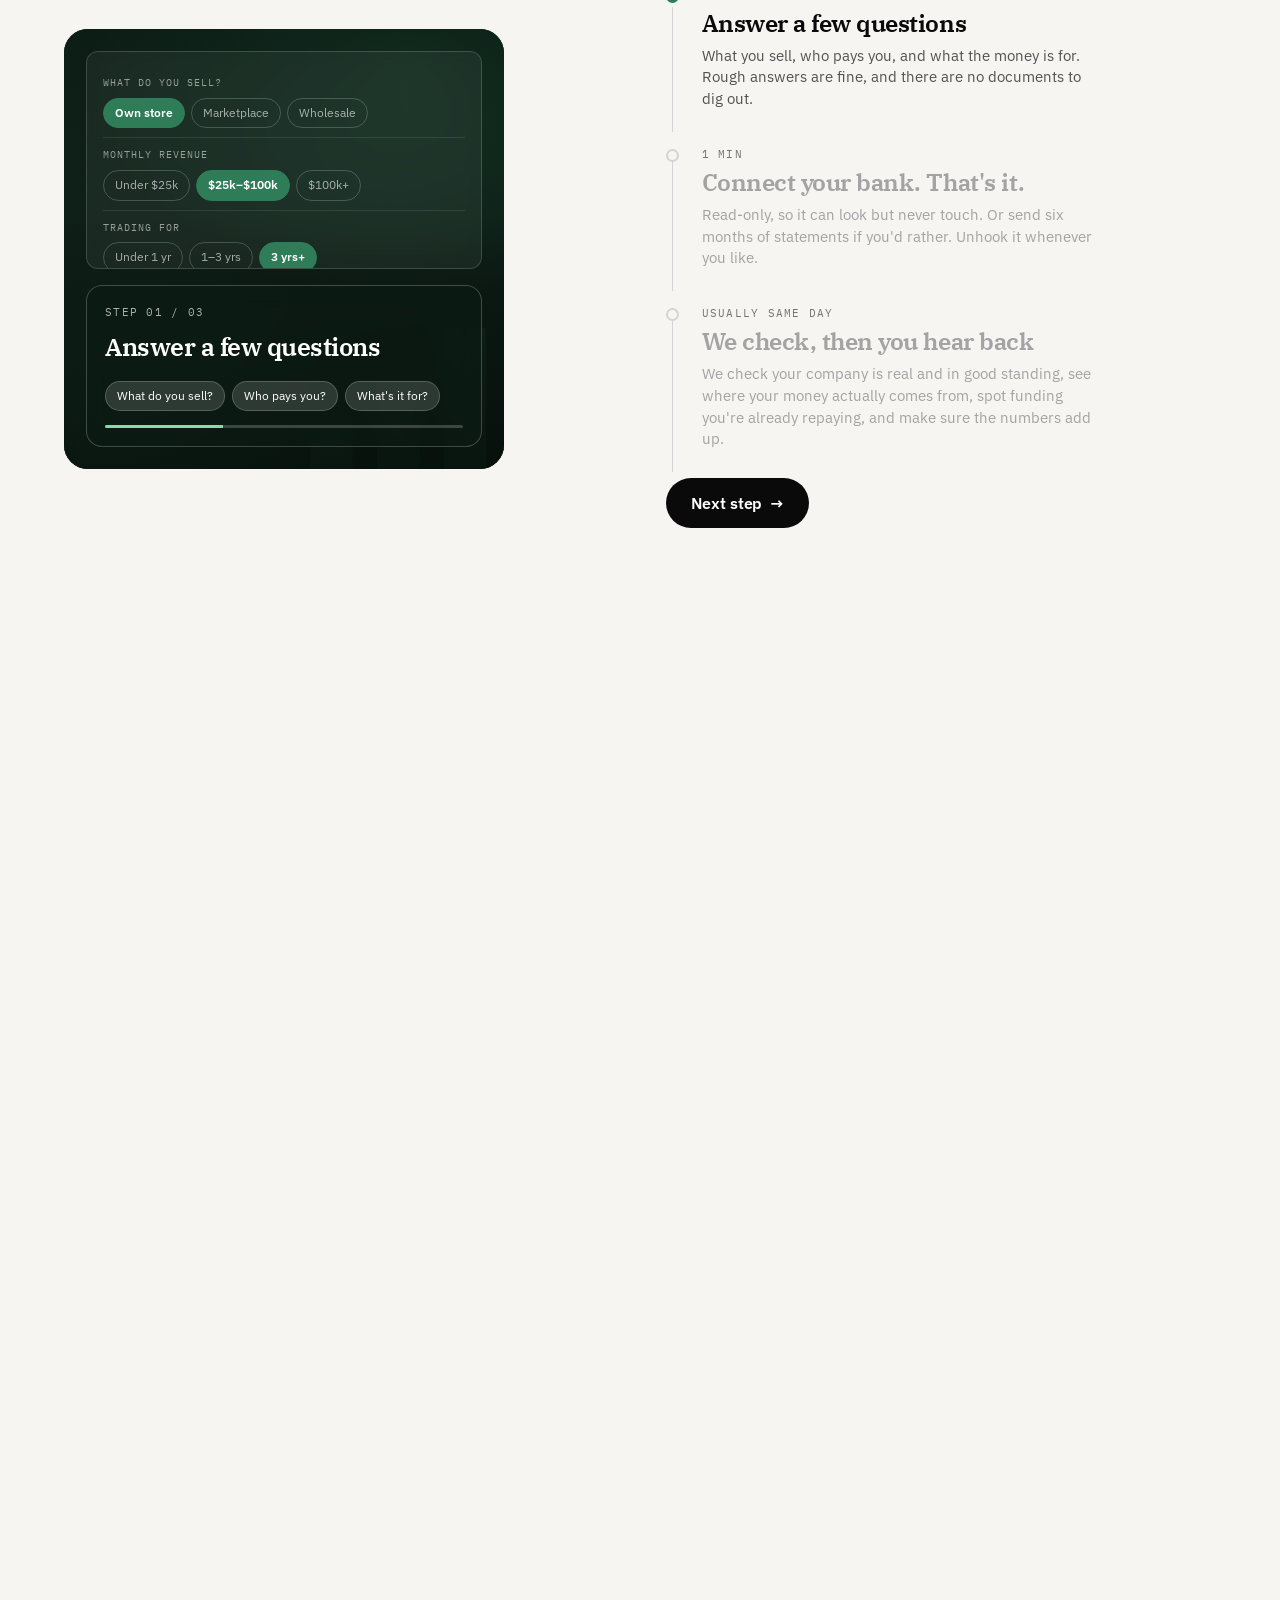
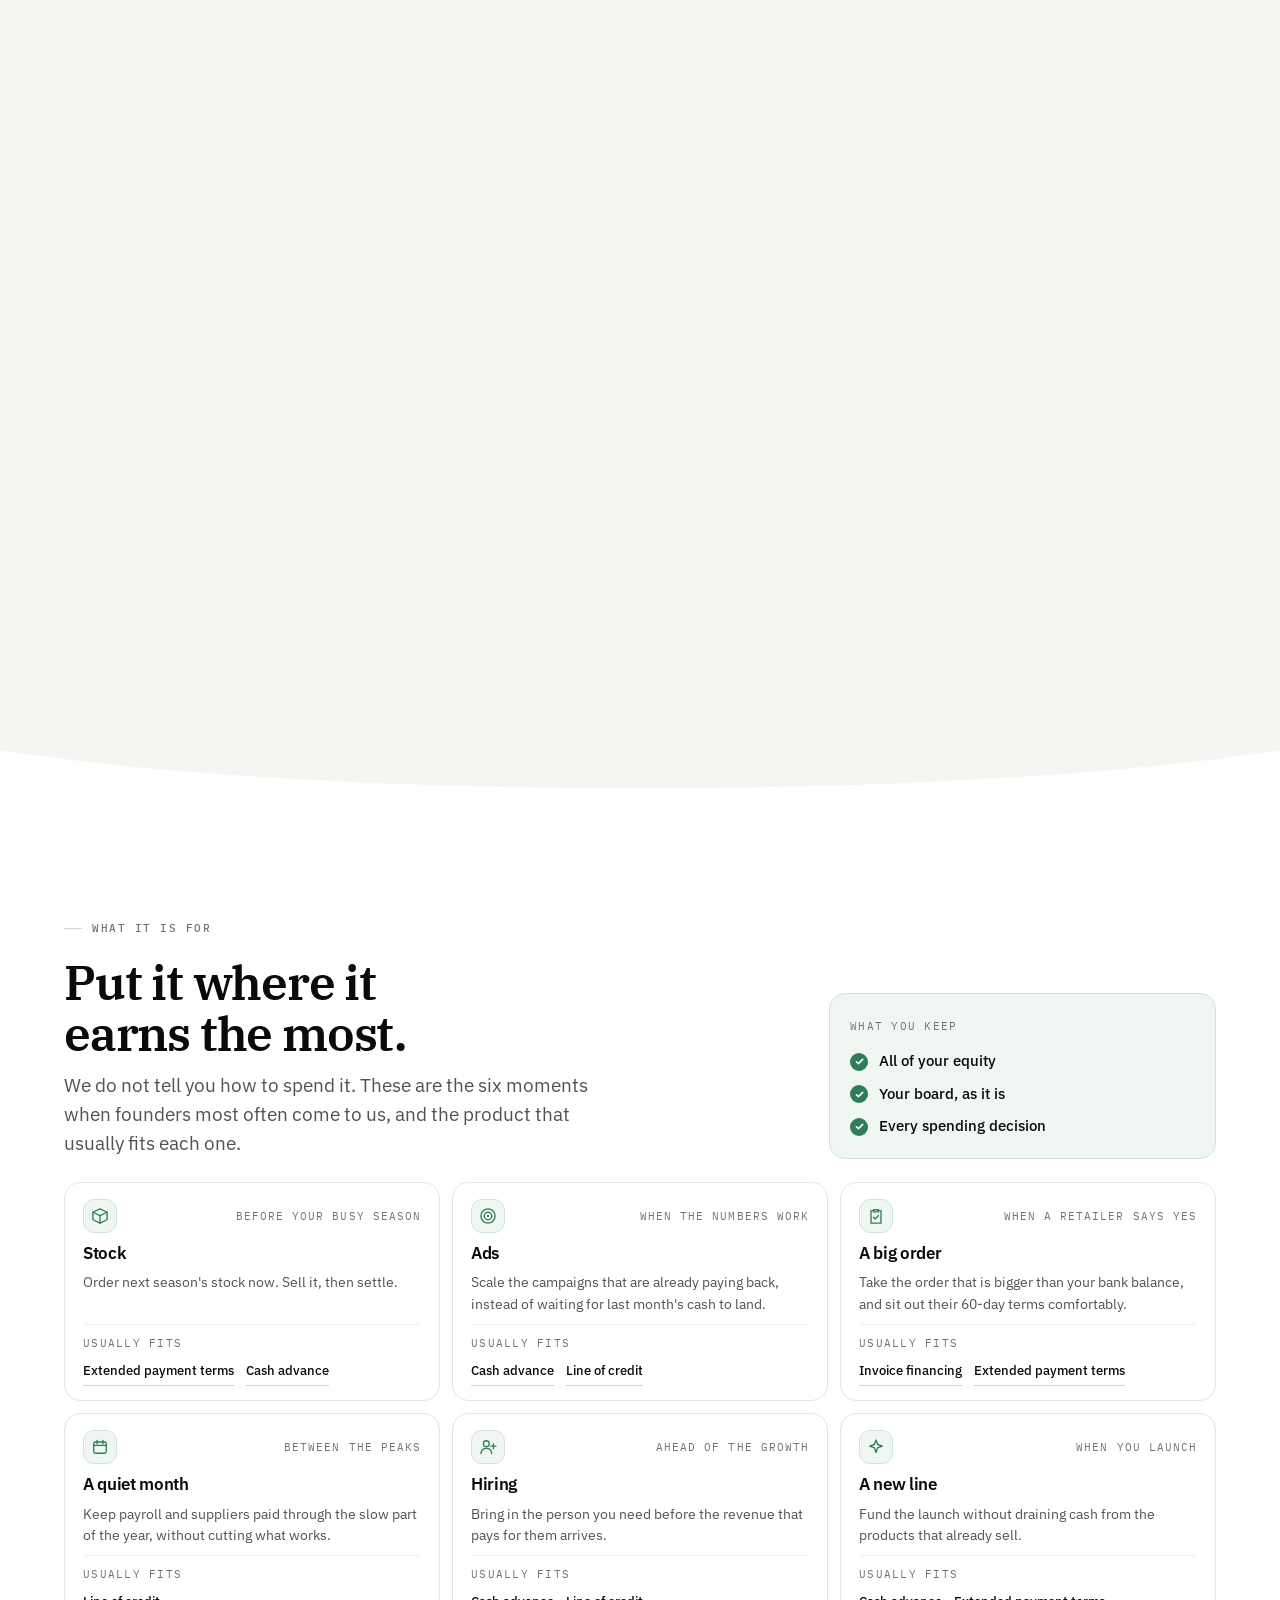
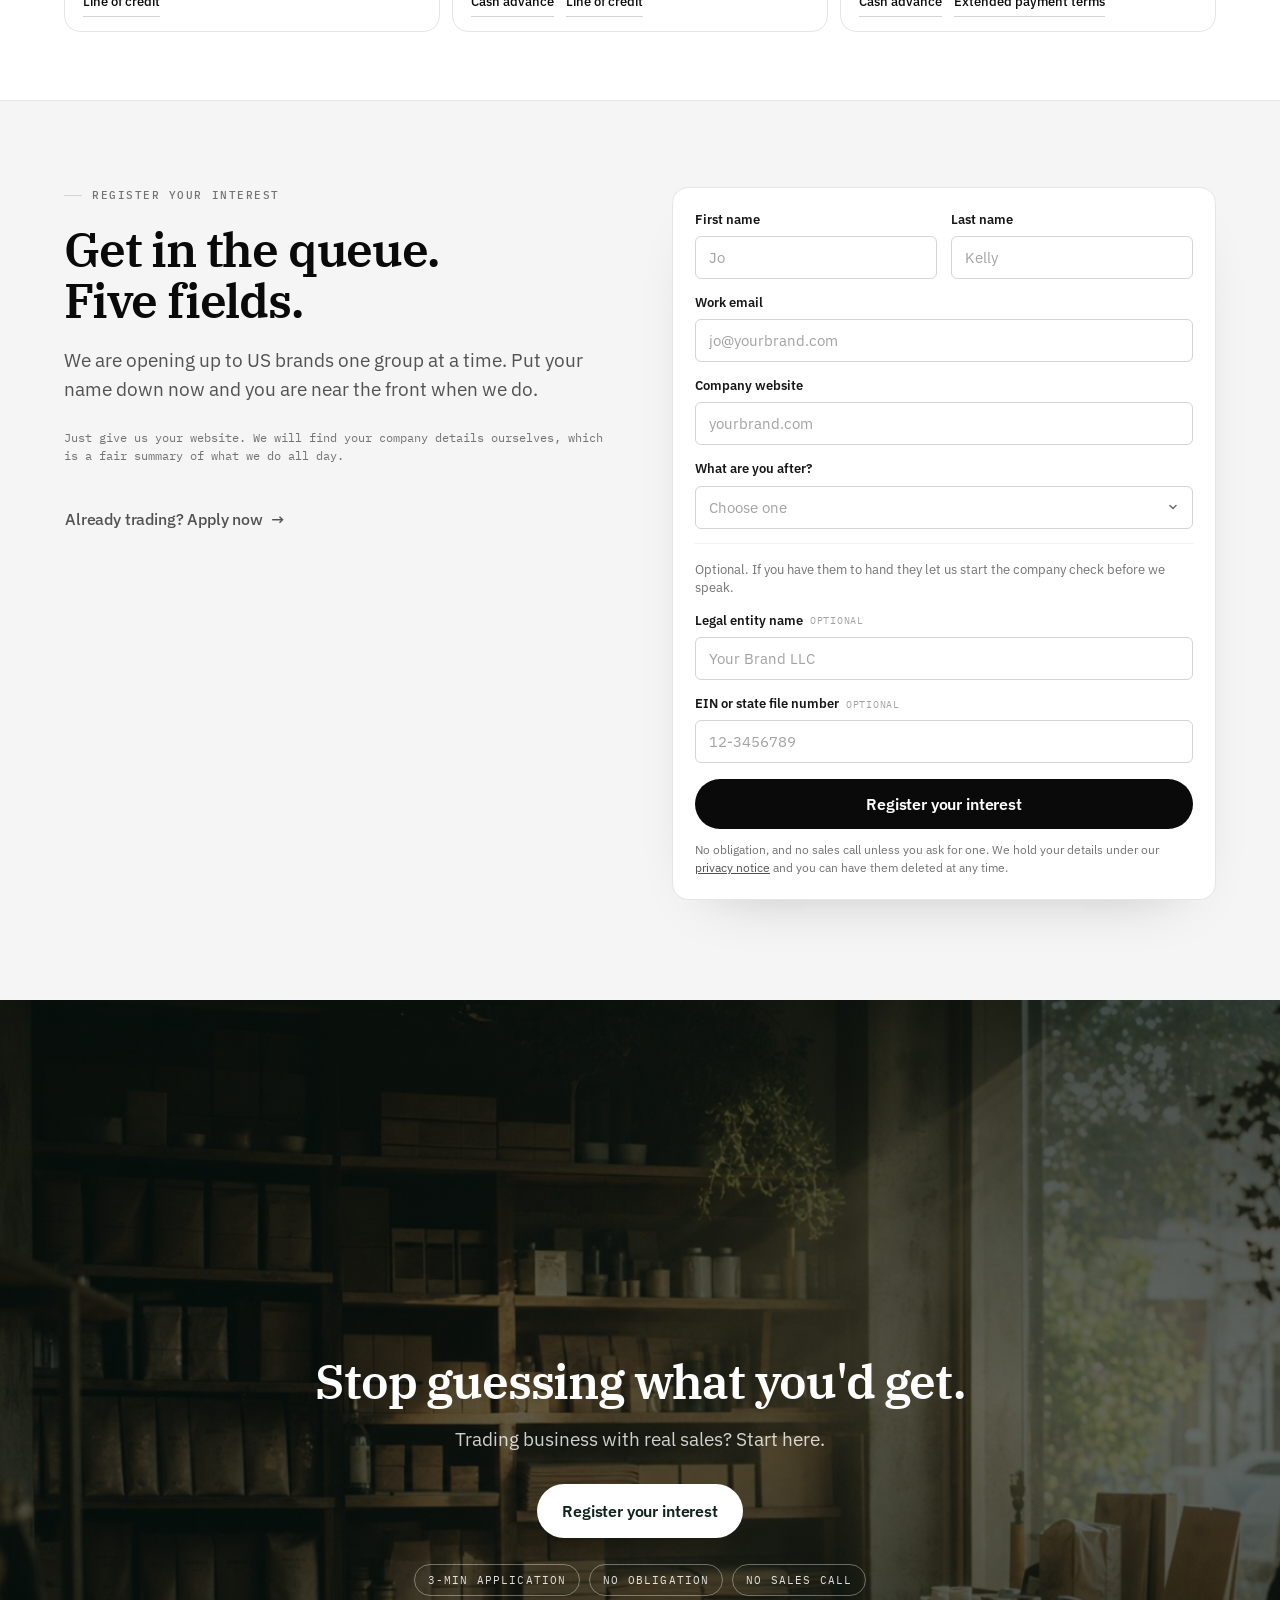
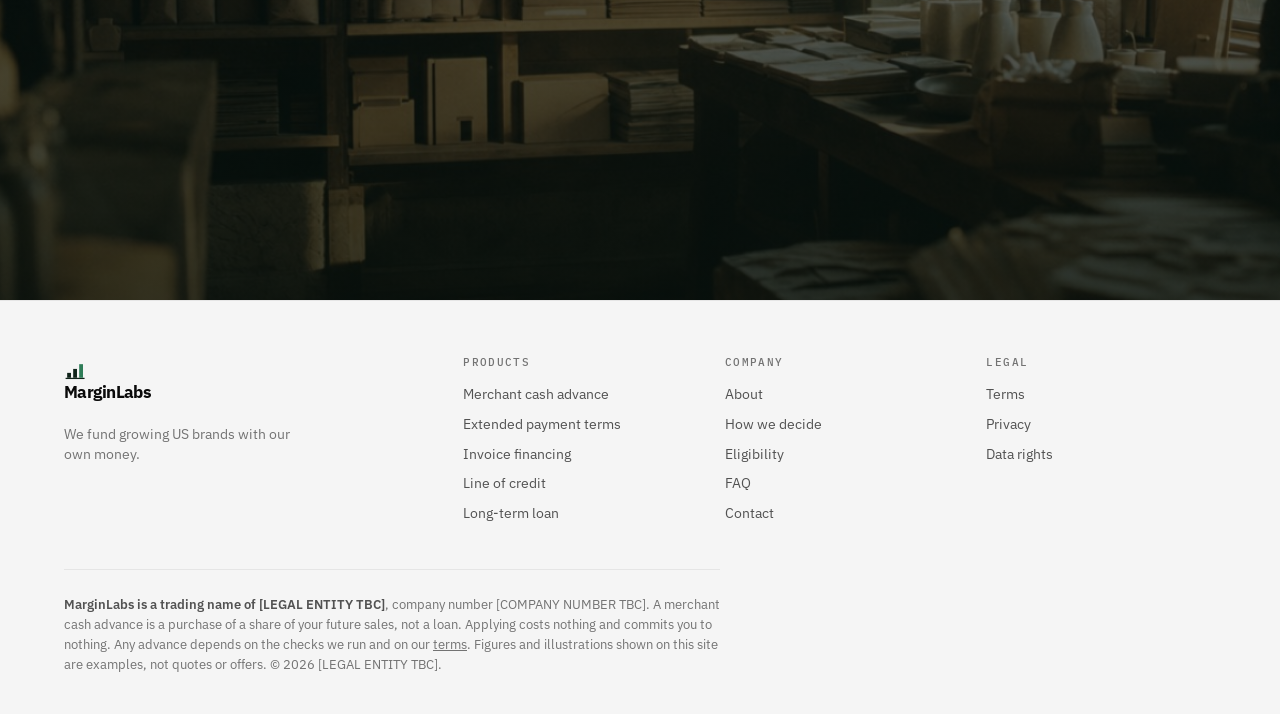
==== commit 3846893a: "Site-wide copy and UX pass: one voice, accurate claims, US English From a full review of every page " ====
--- a/index.html
+++ b/index.html
@@ -4,14 +4,14 @@
 <meta charset="utf-8" />
 <meta name="viewport" content="width=device-width, initial-scale=1" />
 <title>MarginLabs · Funding shaped like your revenue</title>
-<meta name="description" content="MarginLabs funds growing brands with its own money. Connect your bank and get your funding answer in six minutes. For businesses across the United States." />
+<meta name="description" content="MarginLabs funds US e-commerce and retail brands with its own money. Apply in about three minutes, connect your bank read-only, and hear back usually the same day." />
 <meta property="og:title" content="MarginLabs · Funding shaped like your revenue" />
-<meta property="og:description" content="MarginLabs funds growing brands with its own money. Connect your bank and get your funding answer in six minutes. For businesses across the United States." />
+<meta property="og:description" content="MarginLabs funds US e-commerce and retail brands with its own money. Apply in about three minutes, connect your bank read-only, and hear back usually the same day." />
 <meta property="og:type" content="website" />
 <meta property="og:url" content="https://getmarginlabs.com" />
 <meta name="twitter:card" content="summary_large_image" />
 <meta name="twitter:title" content="MarginLabs · Funding shaped like your revenue" />
-<meta name="twitter:description" content="MarginLabs funds growing brands with its own money. Connect your bank and get your funding answer in six minutes. For businesses across the United States." />
+<meta name="twitter:description" content="MarginLabs funds US e-commerce and retail brands with its own money. Apply in about three minutes, connect your bank read-only, and hear back usually the same day." />
 <link rel="icon" href="marginlabs-favicon.svg" type="image/svg+xml" />
 <link rel="preconnect" href="https://fonts.googleapis.com" />
 <link rel="preconnect" href="https://fonts.gstatic.com" crossorigin />
@@ -47,7 +47,7 @@
         <a class="panelitem" href="company" role="menuitem"><b>About MarginLabs</b><em>Who we are and why we fund with our own money</em></a>
         <a class="panelitem" href="company#decide" role="menuitem"><b>How we decide</b><em>What we look at, and what it tells us</em></a>
         <a class="panelitem" href="#who" role="menuitem"><b>Who we fund</b><em>The four ways brands get paid</em></a>
-        <a class="panelitem" href="terms.html" role="menuitem"><b>Terms</b><em>The agreement, in readable English</em></a>
+        <a class="panelitem" href="terms.html" role="menuitem"><b>Terms</b><em>How the site and our assessment work</em></a>
         <a class="panelitem" href="privacy.html" role="menuitem"><b>Privacy &amp; data</b><em>What we hold and how to remove it</em></a>
       </div>
     </div>
@@ -69,8 +69,8 @@
     <div class="eyebrow rev">Funding for US e-commerce and retail brands</div>
     <h1 class="rev">Funding shaped like <em>your revenue</em>.</h1>
     <p class="lede rev" style="--i:1;margin-top:22px">
-      We fund e-commerce and retail brands with our own money. Connect your bank, we see how
-      your customers actually pay you, and we match you to the funding that fits, from a cash
+      We fund e-commerce and retail brands with our own money. Connect your bank. We see how
+      your customers actually pay you, and match you to the funding that fits, from a cash
       advance to a line of credit.
     </p>
     <div class="herocta rev" style="--i:2">
@@ -85,7 +85,7 @@
       <ul class="heropoints">
         <li>Our own money, no brokers</li>
         <li>Five products, matched to you</li>
-        <li>Apply in 3 minutes, answer same day</li>
+        <li>Apply in 3 minutes, answer usually the same day</li>
       </ul>
     </div>
   </div>
@@ -104,7 +104,7 @@
     <div class="regions rev" style="--i:2">
       <span class="cap">Where we work</span>
       <ul>
-        <li><b>United States</b><span>All 50 states</span></li>
+        <li><b>United States</b><span>Every state where we can offer the product</span></li>
         <li><b>Selling anywhere</b><span>Your customers can be wherever they are. We fund US-registered businesses.</span></li>
       </ul>
     </div>
@@ -141,14 +141,14 @@
       <div class="door rev" style="--i:5">
         <div class="glyph"><i style="height:38%"></i><i style="height:56%"></i><i class="hi" style="height:100%"></i></div>
         <h3>Wholesale</h3>
-        <p>You sell in bulk to stockists and big-box buyers, then wait 30, 60, 90 days to be paid.</p>
+        <p>You sell in bulk to retailers and big-box buyers, then wait 30, 60, 90 days to be paid.</p>
         <div class="fit">Invoice financing · Extended payment terms</div>
       </div>
 
       <div class="door rev" style="--i:6">
         <div class="glyph"><i style="height:78%"></i><i class="hi" style="height:100%"></i><i style="height:52%"></i></div>
         <h3>Bricks-and-mortar</h3>
-        <p>Tills, footfall, and one season that has to pay for the whole year.</p>
+        <p>Registers, foot traffic, and one season that has to pay for the whole year.</p>
         <div class="fit">Cash advance · Extended payment terms</div>
       </div></div>
   </div>
@@ -185,7 +185,7 @@
 
       <a class="tile rev" style="--i:5" href="products/invoice-financing">
         <div class="top"><h3>Invoice financing</h3><span class="chip chip--soon">Coming soon</span></div>
-        <p class="tlede">Cash now for invoices your stockists have not paid yet.</p>
+        <p class="tlede">Cash now for invoices your retailers have not paid yet.</p>
         <dl class="tfacts">
           <div><dt>Best for</dt><dd>Wholesale brands waiting 30 to 90 days to be paid</dd></div>
           <div><dt>How you repay</dt><dd>When your customer pays the invoice</dd></div>
@@ -207,7 +207,7 @@
         <div class="top"><h3>Long-term loan</h3><span class="chip chip--soon">Coming soon</span></div>
         <p class="tlede">A fixed amount, repaid on a set schedule over a longer term.</p>
         <dl class="tfacts">
-          <div><dt>Best for</dt><dd>Big one-off costs: equipment, a fit-out, a new site</dd></div>
+          <div><dt>Best for</dt><dd>Big one-off costs: equipment, a build-out, a new site</dd></div>
           <div><dt>How you repay</dt><dd>Fixed repayments, the same every month</dd></div>
         </dl>
         <div class="go">Read more <span class="arrow">&rarr;</span></div>
@@ -223,10 +223,10 @@
       <h2 class="rev" style="--i:1">How much could<br />you get?</h2>
       <p class="lede rev" style="--i:2;margin-top:20px">
         Move the slider to roughly what you sell in a month. This is an indication, not an
-        offer. The real number comes from your bank, and it is usually the one that matters.
+        offer. The real number comes from your bank.
       </p>
       <p class="note rev" style="--i:3;margin-top:22px">
-        Most advances land between 1 and 2.5 times a month's sales.
+        We expect most advances to land between 1 and 2.5 times a month's sales.
         We price it once we have seen your bank, not before.
       </p>
       <figure class="growth rev" style="--i:4">
@@ -335,7 +335,7 @@
         </div>
 
         <div class="pane" data-pane>
-          <div class="scene"><div class="sheet"><div class="sheethd"><span class="lock" aria-hidden="true"></span><span class="cap">Read-only access</span></div><div class="acct"><span class="an">Current account</span><span class="am">•••• 4471</span><span class="ap">12 months</span></div><div class="acct"><span class="an">Merchant settlement</span><span class="am">•••• 1032</span><span class="ap">12 months</span></div><div class="acct"><span class="an">Savings</span><span class="am">•••• 8820</span><span class="ap">9 months</span></div><div class="sheetfoot"><span class="cap">Cannot move money · revoke any time</span></div></div></div>
+          <div class="scene"><div class="sheet"><div class="sheethd"><span class="lock" aria-hidden="true"></span><span class="cap">Read-only access</span></div><div class="acct"><span class="an">Checking account</span><span class="am">•••• 4471</span><span class="ap">12 months</span></div><div class="acct"><span class="an">Merchant settlement</span><span class="am">•••• 1032</span><span class="ap">12 months</span></div><div class="acct"><span class="an">Savings</span><span class="am">•••• 8820</span><span class="ap">9 months</span></div><div class="sheetfoot"><span class="cap">Cannot move money · revoke any time</span></div></div></div>
           <div class="glass">
             <span class="cap">Step 02 / 03</span>
             <b>Connect your bank. That's it.</b>
@@ -348,7 +348,7 @@
           <div class="scene"><div class="sheet"><div class="chk" style="--k:0"><span class="tick" aria-hidden="true"></span><span class="cn">Company checks out</span><span class="cv">Active, nothing filed</span></div><div class="chk" style="--k:1"><span class="tick" aria-hidden="true"></span><span class="cn">Where money comes from</span><span class="cv">Mostly direct sales</span></div><div class="chk" style="--k:2"><span class="tick" aria-hidden="true"></span><span class="cn">Funding you're repaying</span><span class="cv">One found</span></div><div class="chk" style="--k:3"><span class="tick" aria-hidden="true"></span><span class="cn">Numbers add up</span><span class="cv">Statements match</span></div></div></div>
           <div class="glass">
             <span class="cap">Step 03 / 03</span>
-            <b>Get your answer</b>
+            <b>We check, then you hear back</b>
             <div class="qchips"><span>Company checks out</span><span>Where money comes from</span><span>Funding you're repaying</span><span>Numbers add up</span></div>
             <div class="prog"><i style="width:100%"></i></div>
           </div>
@@ -367,7 +367,7 @@
 
         <button class="step" data-step type="button">
           <span class="dot" data-dot></span>
-          <span class="steptxt"><span class="cap">6 min</span><b>Get your answer</b><em>We check your company is real and in good standing, see where your money actually comes from, spot funding you're already repaying, and make sure the numbers add up.</em></span>
+          <span class="steptxt"><span class="cap">Usually same day</span><b>We check, then you hear back</b><em>We check your company is real and in good standing, see where your money actually comes from, spot funding you're already repaying, and make sure the numbers add up.</em></span>
         </button>
             <button class="btn btn--primary" id="seq-next" type="button" style="margin-top:8px;align-self:flex-start">Next step <span class="arrow">&rarr;</span></button>
           </div>
@@ -387,7 +387,7 @@
         <div class="eyebrow rev">What it is for</div>
         <h2 class="rev" style="--i:1">Put it where it<br />earns the most.</h2>
         <p class="lede rev" style="--i:2;margin-top:20px">
-          We do not tell you how to spend it. These are the six moments founders most often
+          We do not tell you how to spend it. These are the six moments when founders most often
           come to us, and the product that usually fits each one.
         </p>
       </div>
@@ -407,7 +407,7 @@
           <span class="use-when">Before your busy season</span>
         </div>
         <h3>Stock</h3>
-        <p>Order the season before it pays for itself. Sell it through, then settle.</p>
+        <p>Order next season's stock now. Sell it, then settle.</p>
         <div class="use-fit"><span class="cap">Usually fits</span><a href="products/extended-payment-terms">Extended payment terms</a><a href="products/merchant-cash-advance">Cash advance</a></div>
       </article>
       <article class="use rev" style="--i:4">
@@ -472,7 +472,7 @@
         summary of what we do all day.
       </p>
       <div class="rev" style="--i:4;margin-top:26px">
-        <a class="btn btn--quiet" href="triage/" style="padding-left:0">Already trading and ready to fund? Apply now <span class="arrow">&rarr;</span></a>
+        <a class="btn btn--quiet" href="triage/" style="padding-left:0">Already trading? Apply now <span class="arrow">&rarr;</span></a>
       </div>
     </div>
     
@@ -498,9 +498,9 @@
           <div class="optwrap">
             <p>Optional. If you have them to hand they let us start the company check before we speak.</p>
             <div class="field"><label for="legal">Legal entity name <em>optional</em></label>
-              <input id="legal" name="legal_name" type="text" autocomplete="organization" placeholder="Your Brand Holdings Ltd" /></div>
-            <div class="field" style="margin-bottom:0"><label for="cno">Company number <em>optional</em></label>
-              <input id="cno" name="company_number" type="text" placeholder="12345678" /></div>
+              <input id="legal" name="legal_name" type="text" autocomplete="organization" placeholder="Your Brand LLC" /></div>
+            <div class="field" style="margin-bottom:0"><label for="cno">EIN or state file number <em>optional</em></label>
+              <input id="cno" name="company_number" type="text" placeholder="12-3456789" /></div>
           </div>
           <div aria-hidden="true" style="position:absolute;left:-9999px">
             <label for="hp">Do not fill this in</label>
@@ -556,7 +556,7 @@
     <div class="footlegal">
       <b>MarginLabs is a trading name of [LEGAL ENTITY TBC]</b>, company number
       [COMPANY NUMBER TBC]. A merchant cash advance is a purchase of a share of your future
-      sales, not a loan. Asking costs nothing and commits you to nothing.
+      sales, not a loan. Applying costs nothing and commits you to nothing.
       Any advance depends on the checks we run and on our <a href="terms.html">terms</a>.
       Figures and illustrations shown on this site are examples, not quotes or offers.
       &copy; <span id="yr">2026</span> [LEGAL ENTITY TBC].
--- a/site.css
+++ b/site.css
@@ -1067,6 +1067,10 @@
 .use-fit .cap{flex-basis:100%}
 .use-fit a{color:var(--ink); font-weight:500; text-decoration:none; border-bottom:1px solid var(--line-strong); transition:color .18s ease, border-color .18s ease}
 .use-fit a:hover{color:var(--signal); border-color:var(--signal)}
+/* phone tap targets: small standalone links get enough height to hit */
+.use-fit a{display:inline-block; padding-block:4px}
+.nav .brand{padding-block:6px}
+.eyebrow a{display:inline-block; padding-block:5px}
 
 .nots{display:flex; flex-wrap:wrap; gap:9px; margin-top:26px}
 .nots span{
